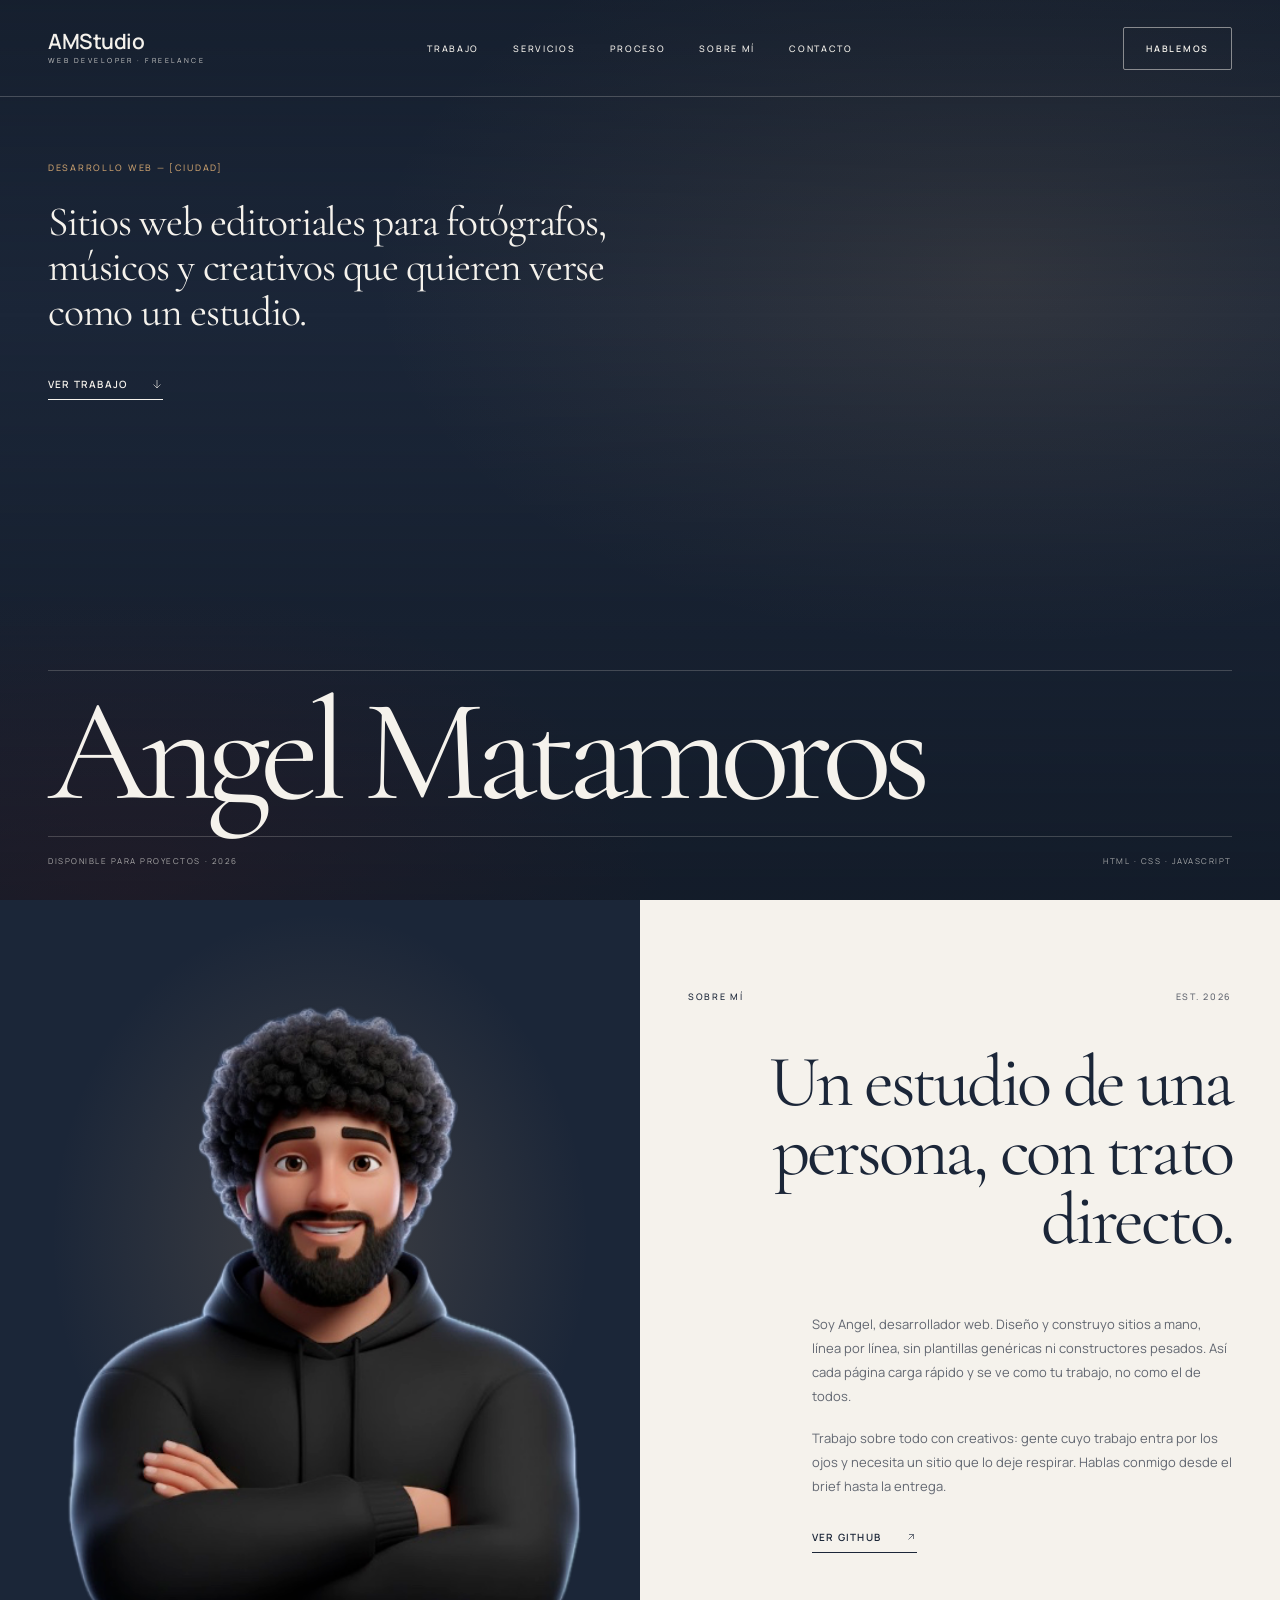
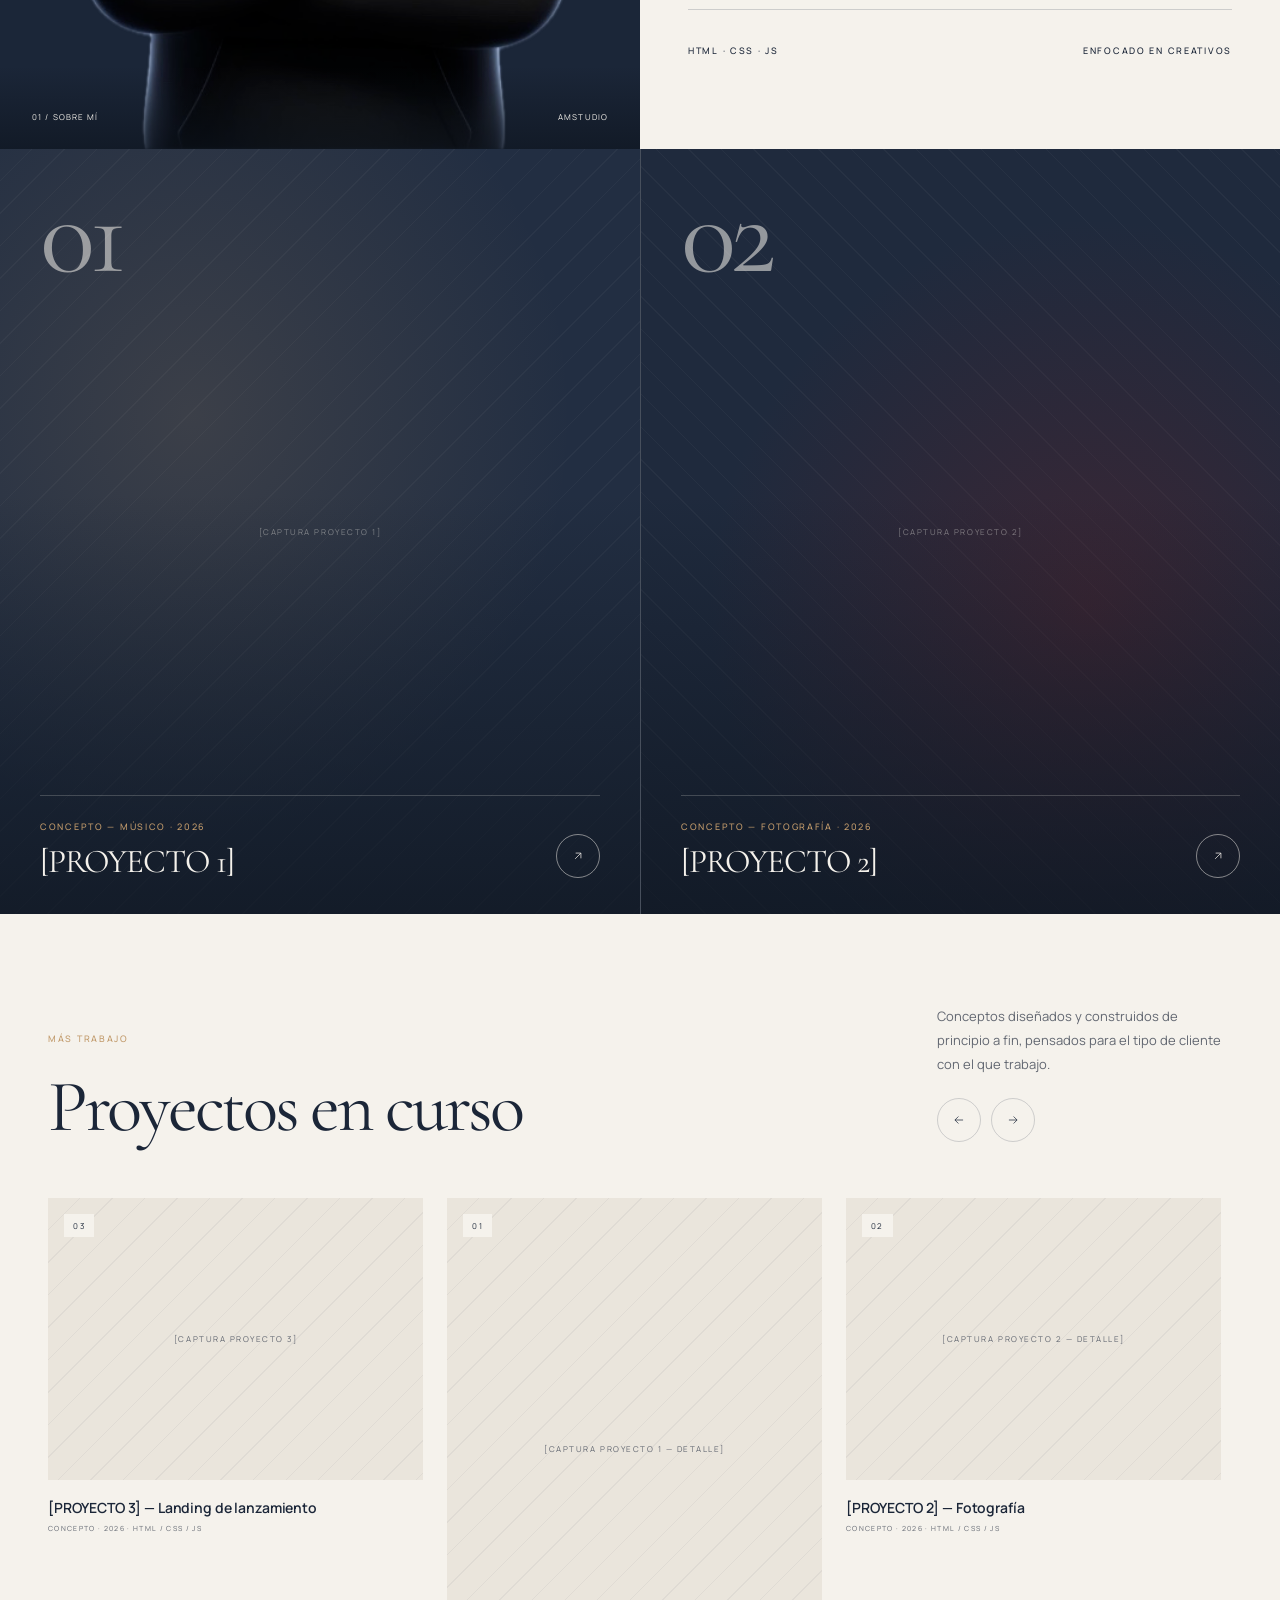
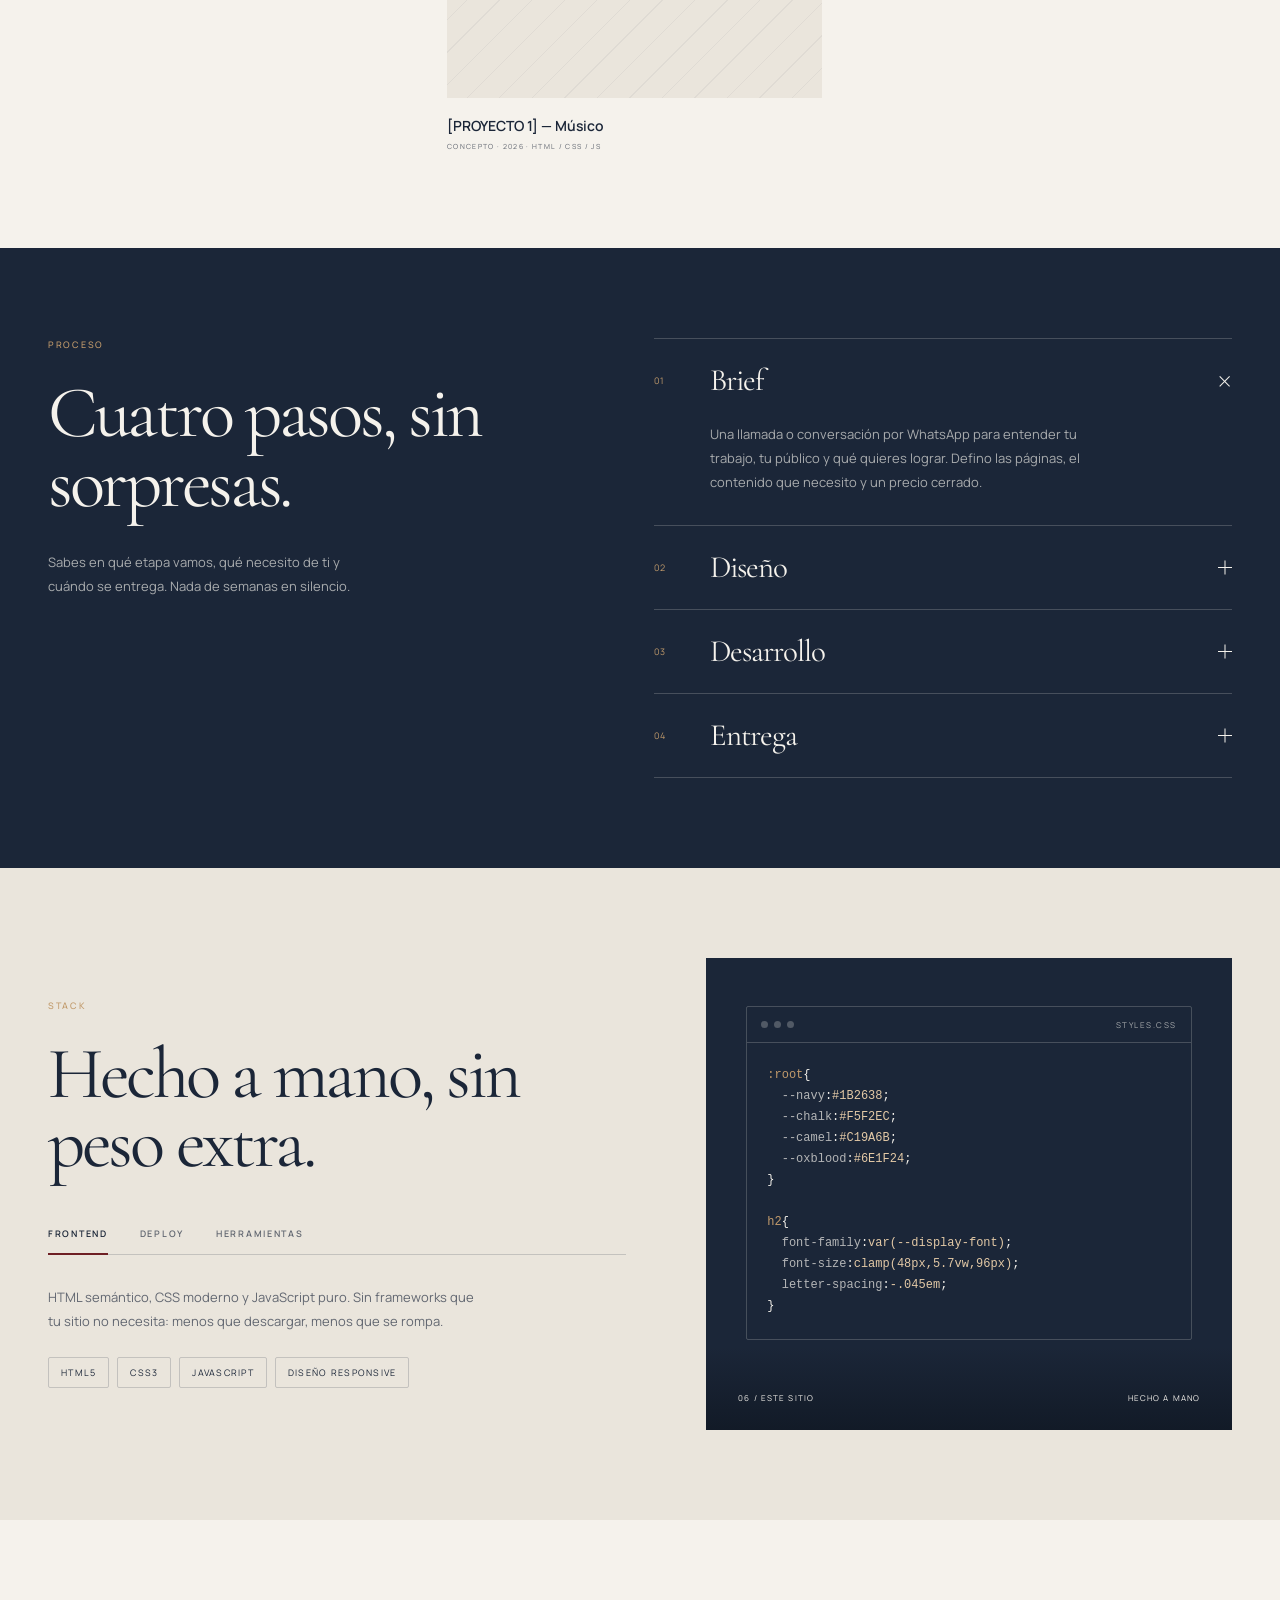
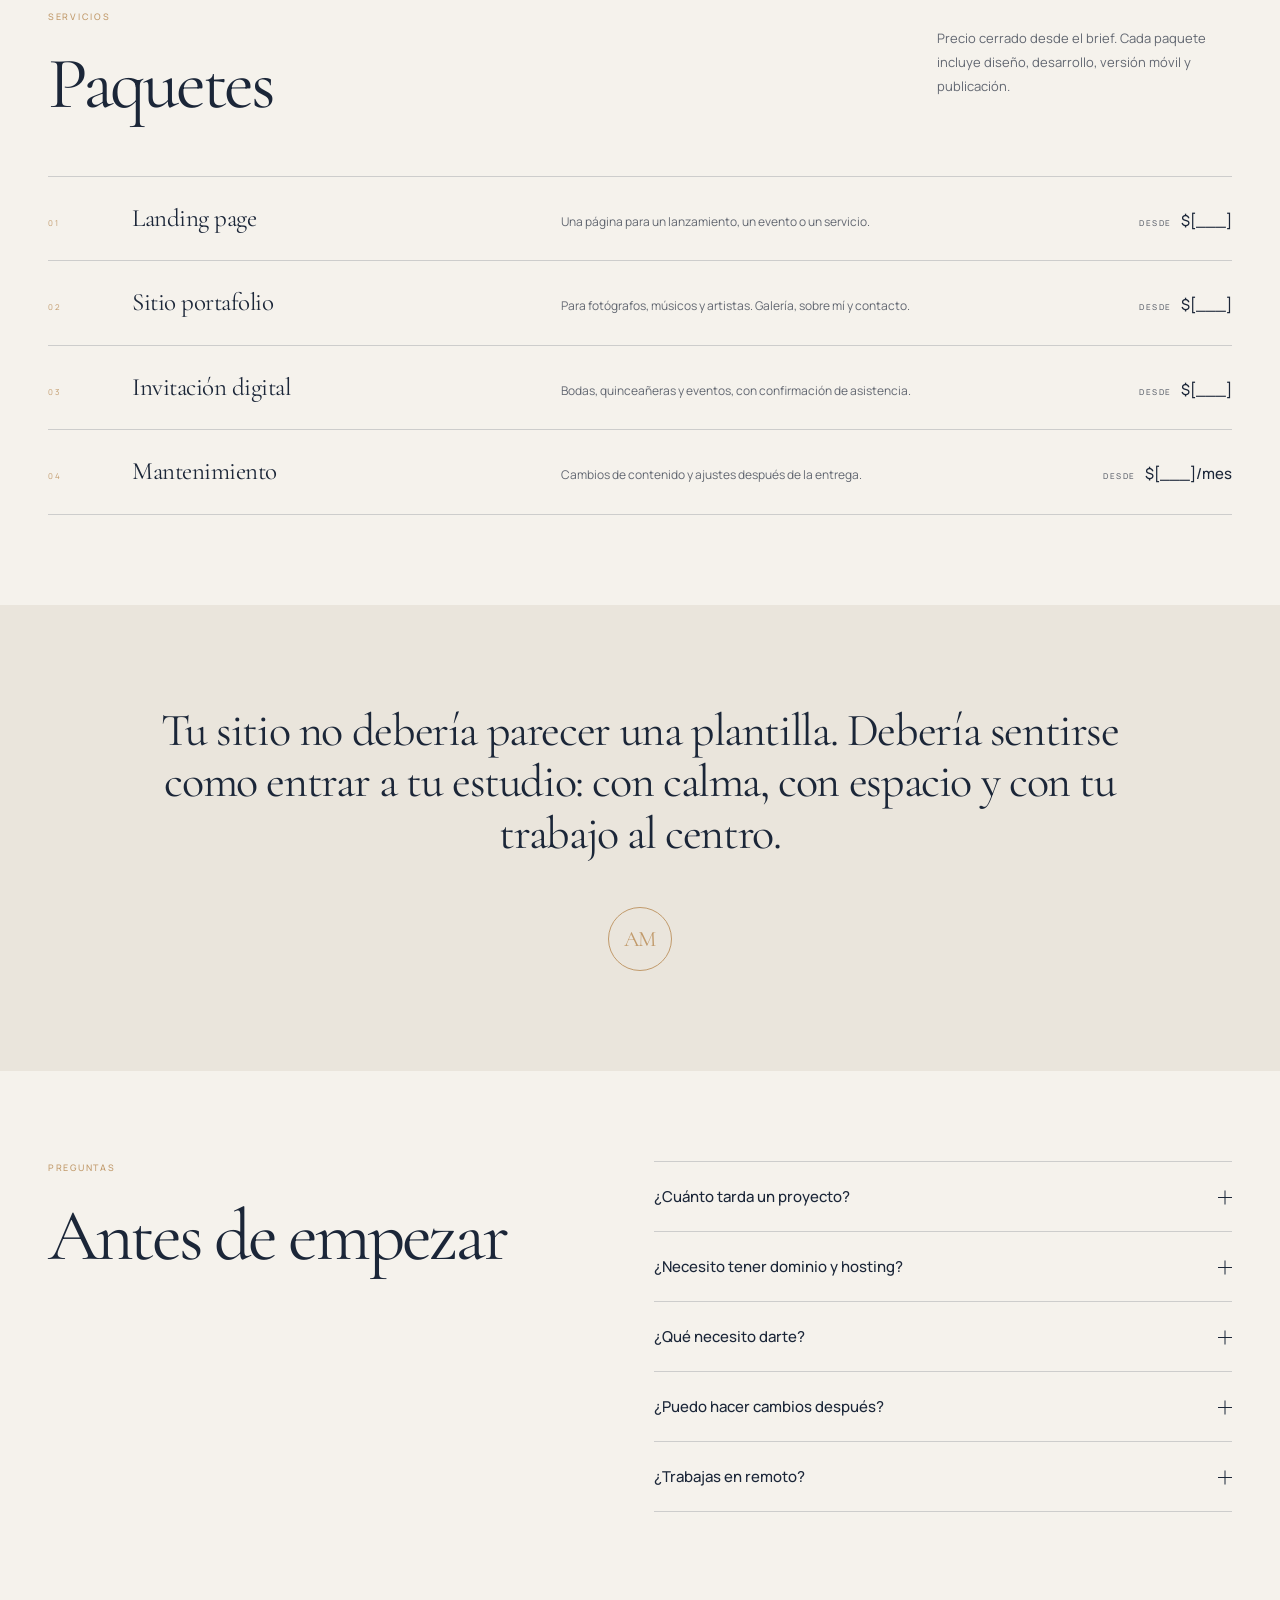
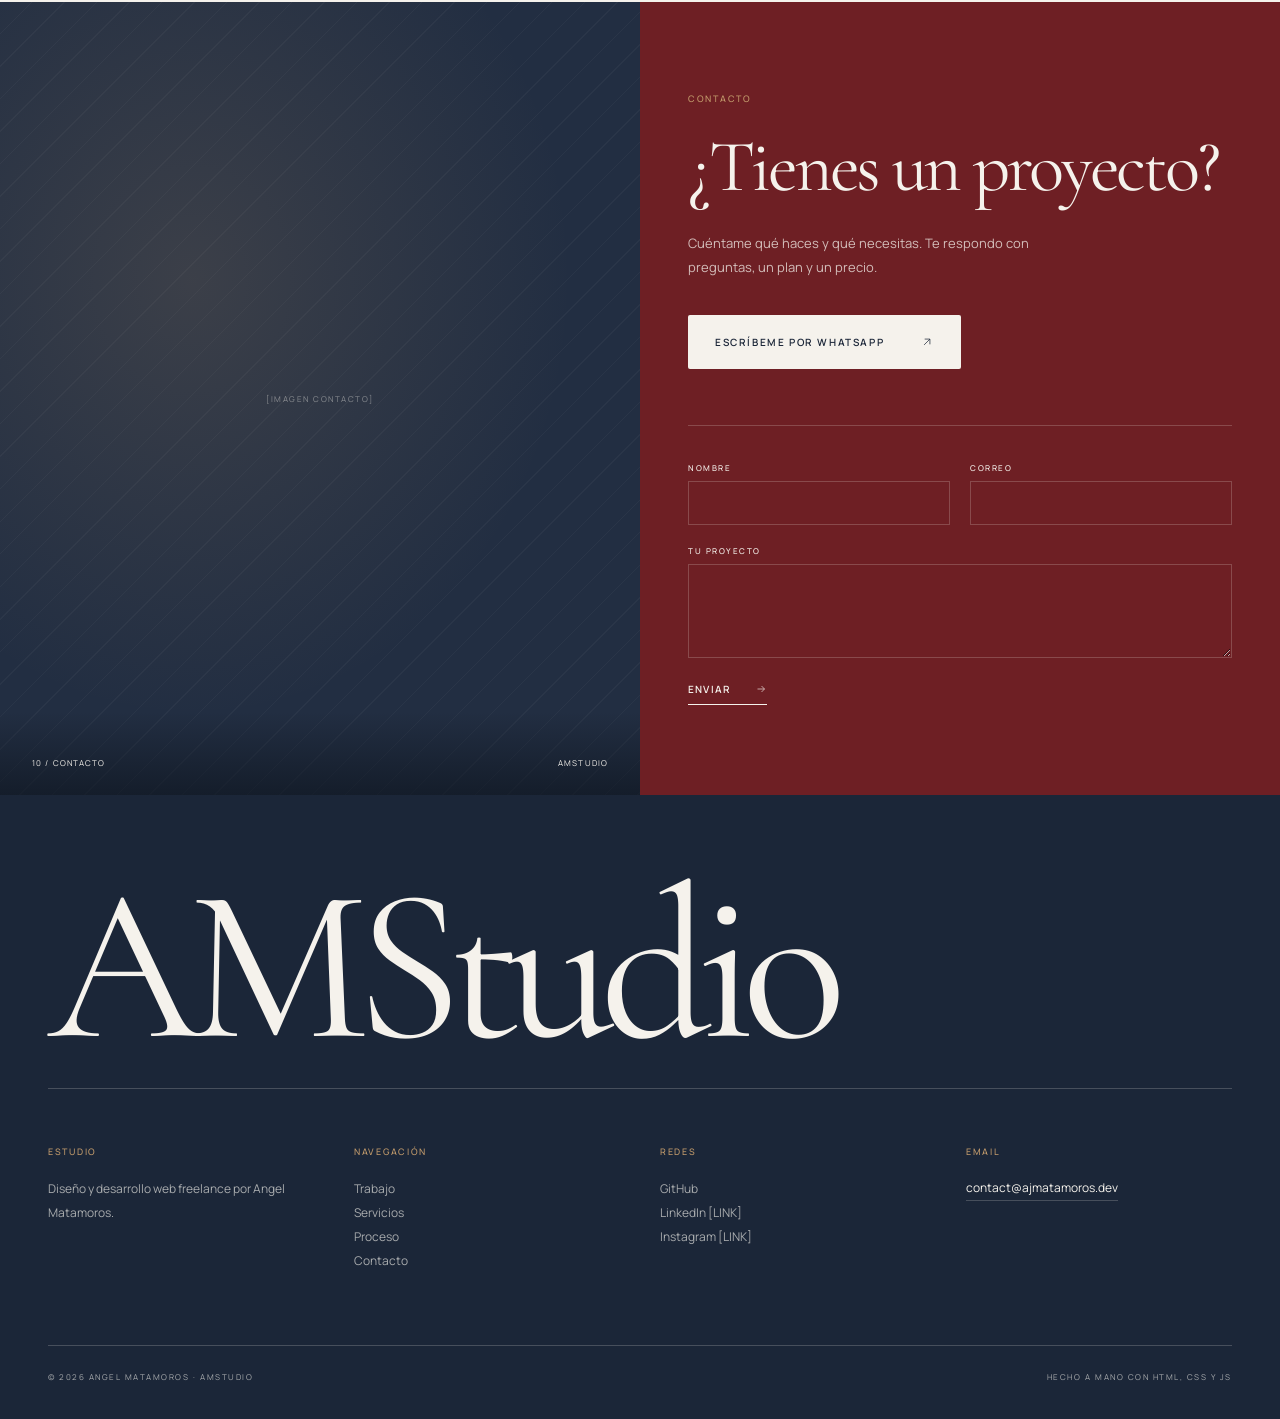
==== index.html @ afae31ae "Rediseño editorial del portfolio (AMStudio) - Nuevo sitio con estilo editorial: navy, crema, camel y" ====
<!DOCTYPE html>
<html lang="es">
<head>
  <meta charset="UTF-8">
  <meta name="viewport" content="width=device-width, initial-scale=1.0">
  <title>AMStudio — Angel Matamoros | Diseño y desarrollo web freelance</title>
  <meta name="description" content="AMStudio: sitios web editoriales hechos a mano para fotógrafos, músicos y creativos. Diseño y desarrollo web freelance por Angel Matamoros.">
  <meta name="author" content="Angel Matamoros">
  <link rel="canonical" href="https://ajmatamoros.dev/">
  <meta property="og:type" content="website">
  <meta property="og:url" content="https://ajmatamoros.dev/">
  <meta property="og:site_name" content="AMStudio — Angel Matamoros">
  <meta property="og:title" content="AMStudio — Diseño y desarrollo web freelance">
  <meta property="og:description" content="Sitios web editoriales hechos a mano para fotógrafos, músicos y creativos.">
  <meta property="og:image" content="https://ajmatamoros.dev/img/og-image.png">
  <meta property="og:locale" content="es_US">
  <meta name="twitter:card" content="summary_large_image">
  <meta name="theme-color" content="#1B2638">

  <link rel="preconnect" href="https://fonts.googleapis.com">
  <link rel="preconnect" href="https://fonts.gstatic.com" crossorigin>
  <link href="https://fonts.googleapis.com/css2?family=Cormorant+Garamond:wght@400;500&family=Manrope:wght@400;500;600&display=swap" rel="stylesheet">
  <link rel="stylesheet" href="styles.css">
</head>
<body>

  <!-- ============ HEADER ============ -->
  <header class="site-header" id="top">
    <a href="#top" class="wordmark" aria-label="AMStudio, inicio">
      <span class="wordmark-name">AMStudio</span>
      <span class="wordmark-sub">Web developer · Freelance</span>
    </a>

    <nav class="main-nav" aria-label="Principal">
      <a href="#trabajo">Trabajo</a>
      <a href="#servicios">Servicios</a>
      <a href="#proceso">Proceso</a>
      <a href="#sobre-mi">Sobre mí</a>
      <a href="#contacto">Contacto</a>
    </nav>

    <a href="#contacto" class="header-cta">Hablemos</a>

    <button class="menu-toggle" id="menu-toggle" aria-label="Abrir menú" aria-expanded="false" aria-controls="mobile-menu">
      <svg width="22" height="22" viewBox="0 0 24 24" fill="none" stroke="currentColor" stroke-width="1.25"><path d="M3 8h18M3 16h18"/></svg>
    </button>
  </header>

  <div class="mobile-menu" id="mobile-menu" hidden>
    <button class="menu-close round-button" id="menu-close" aria-label="Cerrar menú">
      <svg width="16" height="16" viewBox="0 0 24 24" fill="none" stroke="currentColor" stroke-width="1.25"><path d="M5 5l14 14M19 5L5 19"/></svg>
    </button>
    <nav aria-label="Móvil">
      <a href="#trabajo">Trabajo</a>
      <a href="#servicios">Servicios</a>
      <a href="#proceso">Proceso</a>
      <a href="#sobre-mi">Sobre mí</a>
      <a href="#contacto">Contacto</a>
    </nav>
  </div>

  <main>

    <!-- ============ 1. HERO ============ -->
    <section class="hero">
      <!-- Cuando tengas foto o captura para el hero, añádela aquí:
           <img class="hero-image" src="img/hero.jpg" alt="..."> -->
      <div class="hero-image hero-placeholder" aria-hidden="true"></div>

      <div class="hero-top">
        <p class="eyebrow">Desarrollo web — [CIUDAD]</p>
        <p class="hero-statement">Sitios web editoriales para fotógrafos, músicos y creativos que quieren verse como un estudio.</p>
        <a href="#trabajo" class="text-link text-link-light">Ver trabajo
          <svg width="12" height="12" viewBox="0 0 24 24" fill="none" stroke="currentColor" stroke-width="1.25"><path d="M12 4v16M5 13l7 7 7-7"/></svg>
        </a>
      </div>

      <div class="hero-bottom">
        <h1 class="hero-name">Angel Matamoros</h1>
        <div class="hero-caption">
          <span>Disponible para proyectos · 2026</span>
          <span>HTML · CSS · JavaScript</span>
        </div>
      </div>
    </section>

    <!-- ============ 2. SOBRE MÍ ============ -->
    <section class="about" id="sobre-mi">
      <figure class="about-figure">
        <img src="img/angel.png" alt="Retrato de Angel Matamoros" loading="lazy">
        <figcaption class="image-caption"><span>01 / Sobre mí</span><span>AMStudio</span></figcaption>
      </figure>

      <div class="about-body section-pad">
        <div class="section-topline">
          <p class="eyebrow">Sobre mí</p>
          <p class="eyebrow eyebrow-muted">Est. 2026</p>
        </div>
        <h2 class="about-title">Un estudio de una persona, con trato directo.</h2>
        <div class="about-text">
          <p>Soy Angel, desarrollador web. Diseño y construyo sitios a mano, línea por línea, sin plantillas genéricas ni constructores pesados. Así cada página carga rápido y se ve como tu trabajo, no como el de todos.</p>
          <p>Trabajo sobre todo con creativos: gente cuyo trabajo entra por los ojos y necesita un sitio que lo deje respirar. Hablas conmigo desde el brief hasta la entrega.</p>
          <a href="https://github.com/notxngel" class="text-link" target="_blank" rel="noopener">Ver GitHub
            <svg width="12" height="12" viewBox="0 0 24 24" fill="none" stroke="currentColor" stroke-width="1.25"><path d="M7 17L17 7M8 7h9v9"/></svg>
          </a>
        </div>
        <div class="section-bottomline">
          <p class="eyebrow">HTML · CSS · JS</p>
          <p class="eyebrow">Enfocado en creativos</p>
        </div>
      </div>
    </section>

    <!-- ============ 3. PROYECTOS DESTACADOS ============ -->
    <section class="featured" id="trabajo" aria-label="Proyectos destacados">
      <a href="#" class="featured-panel" aria-label="[PROYECTO 1] — músico">
        <!-- <img src="img/proyecto-musico.jpg" alt="..."> -->
        <div class="featured-image placeholder-image placeholder-dark" aria-hidden="true"><span>[CAPTURA PROYECTO 1]</span></div>
        <span class="featured-number">01</span>
        <div class="featured-info">
          <div>
            <p class="eyebrow">Concepto — Músico · 2026</p>
            <h3>[PROYECTO 1]</h3>
          </div>
          <span class="round-button round-button-light" aria-hidden="true">
            <svg width="14" height="14" viewBox="0 0 24 24" fill="none" stroke="currentColor" stroke-width="1.25"><path d="M7 17L17 7M8 7h9v9"/></svg>
          </span>
        </div>
      </a>

      <a href="#" class="featured-panel" aria-label="[PROYECTO 2] — fotografía">
        <!-- <img src="img/proyecto-fotografia.jpg" alt="..."> -->
        <div class="featured-image placeholder-image placeholder-dark alt" aria-hidden="true"><span>[CAPTURA PROYECTO 2]</span></div>
        <span class="featured-number">02</span>
        <div class="featured-info">
          <div>
            <p class="eyebrow">Concepto — Fotografía · 2026</p>
            <h3>[PROYECTO 2]</h3>
          </div>
          <span class="round-button round-button-light" aria-hidden="true">
            <svg width="14" height="14" viewBox="0 0 24 24" fill="none" stroke="currentColor" stroke-width="1.25"><path d="M7 17L17 7M8 7h9v9"/></svg>
          </span>
        </div>
      </a>
    </section>

    <!-- ============ 4. MÁS TRABAJO (CARRUSEL) ============ -->
    <section class="more-work section-pad" aria-labelledby="more-work-title">
      <div class="section-heading">
        <div>
          <p class="eyebrow eyebrow-gap">Más trabajo</p>
          <h2 id="more-work-title">Proyectos en curso</h2>
        </div>
        <div class="heading-aside">
          <p>Conceptos diseñados y construidos de principio a fin, pensados para el tipo de cliente con el que trabajo.</p>
          <div class="carousel-controls">
            <button class="round-button" data-carousel="prev" aria-label="Anterior">
              <svg width="14" height="14" viewBox="0 0 24 24" fill="none" stroke="currentColor" stroke-width="1.25"><path d="M19 12H5M11 6l-6 6 6 6"/></svg>
            </button>
            <button class="round-button" data-carousel="next" aria-label="Siguiente">
              <svg width="14" height="14" viewBox="0 0 24 24" fill="none" stroke="currentColor" stroke-width="1.25"><path d="M5 12h14M13 6l6 6-6 6"/></svg>
            </button>
          </div>
        </div>
      </div>

      <div class="carousel" id="carousel" tabindex="0" aria-label="Carrusel de proyectos">
        <article class="carousel-card">
          <a href="#" class="carousel-media">
            <div class="placeholder-image ratio-43" aria-hidden="true"><span>[CAPTURA PROYECTO 3]</span></div>
            <span class="carousel-index">03</span>
            <span class="carousel-bar">Ver proyecto
              <svg width="12" height="12" viewBox="0 0 24 24" fill="none" stroke="currentColor" stroke-width="1.25"><path d="M5 12h14M13 6l6 6-6 6"/></svg>
            </span>
          </a>
          <h3>[PROYECTO 3] — Landing de lanzamiento</h3>
          <p class="carousel-meta">Concepto · 2026 · HTML / CSS / JS</p>
        </article>

        <article class="carousel-card">
          <a href="#" class="carousel-media">
            <div class="placeholder-image ratio-34" aria-hidden="true"><span>[CAPTURA PROYECTO 1 — DETALLE]</span></div>
            <span class="carousel-index">01</span>
            <span class="carousel-bar">Ver proyecto
              <svg width="12" height="12" viewBox="0 0 24 24" fill="none" stroke="currentColor" stroke-width="1.25"><path d="M5 12h14M13 6l6 6-6 6"/></svg>
            </span>
          </a>
          <h3>[PROYECTO 1] — Músico</h3>
          <p class="carousel-meta">Concepto · 2026 · HTML / CSS / JS</p>
        </article>

        <article class="carousel-card">
          <a href="#" class="carousel-media">
            <div class="placeholder-image ratio-43" aria-hidden="true"><span>[CAPTURA PROYECTO 2 — DETALLE]</span></div>
            <span class="carousel-index">02</span>
            <span class="carousel-bar">Ver proyecto
              <svg width="12" height="12" viewBox="0 0 24 24" fill="none" stroke="currentColor" stroke-width="1.25"><path d="M5 12h14M13 6l6 6-6 6"/></svg>
            </span>
          </a>
          <h3>[PROYECTO 2] — Fotografía</h3>
          <p class="carousel-meta">Concepto · 2026 · HTML / CSS / JS</p>
        </article>

        <article class="carousel-card">
          <div class="carousel-media carousel-media-empty">
            <div class="placeholder-image ratio-34" aria-hidden="true"><span>Tu proyecto aquí</span></div>
            <span class="carousel-index">04</span>
          </div>
          <h3>Próximo proyecto</h3>
          <p class="carousel-meta">Agenda abierta · 2026</p>
        </article>
      </div>
    </section>

    <!-- ============ 5. PROCESO ============ -->
    <section class="process section-pad" id="proceso">
      <div class="process-intro">
        <p class="eyebrow eyebrow-gap">Proceso</p>
        <h2>Cuatro pasos, sin sorpresas.</h2>
        <p class="process-lede">Sabes en qué etapa vamos, qué necesito de ti y cuándo se entrega. Nada de semanas en silencio.</p>
      </div>

      <div class="accordion" id="accordion">
        <div class="accordion-item is-open">
          <button class="accordion-trigger" aria-expanded="true" aria-controls="step-1" id="step-1-btn">
            <span class="step-number">01</span><span class="step-title">Brief</span>
            <span class="accordion-icon" aria-hidden="true"></span>
          </button>
          <div class="accordion-panel" id="step-1" role="region" aria-labelledby="step-1-btn">
            <p>Una llamada o conversación por WhatsApp para entender tu trabajo, tu público y qué quieres lograr. Defino las páginas, el contenido que necesito y un precio cerrado.</p>
          </div>
        </div>
        <div class="accordion-item">
          <button class="accordion-trigger" aria-expanded="false" aria-controls="step-2" id="step-2-btn">
            <span class="step-number">02</span><span class="step-title">Diseño</span>
            <span class="accordion-icon" aria-hidden="true"></span>
          </button>
          <div class="accordion-panel" id="step-2" role="region" aria-labelledby="step-2-btn" hidden>
            <p>Propongo la dirección visual: tipografía, colores y cómo se presentan tus fotos o tu música. Lo ajustamos juntos antes de escribir código.</p>
          </div>
        </div>
        <div class="accordion-item">
          <button class="accordion-trigger" aria-expanded="false" aria-controls="step-3" id="step-3-btn">
            <span class="step-number">03</span><span class="step-title">Desarrollo</span>
            <span class="accordion-icon" aria-hidden="true"></span>
          </button>
          <div class="accordion-panel" id="step-3" role="region" aria-labelledby="step-3-btn" hidden>
            <p>Construyo el sitio a mano con HTML, CSS y JavaScript. Te comparto un link de vista previa para que lo revises en tu teléfono y en tu computadora.</p>
          </div>
        </div>
        <div class="accordion-item">
          <button class="accordion-trigger" aria-expanded="false" aria-controls="step-4" id="step-4-btn">
            <span class="step-number">04</span><span class="step-title">Entrega</span>
            <span class="accordion-icon" aria-hidden="true"></span>
          </button>
          <div class="accordion-panel" id="step-4" role="region" aria-labelledby="step-4-btn" hidden>
            <p>Publico el sitio en tu dominio con Netlify o Vercel, conecto el formulario y te explico cómo cambiar lo básico. El código es tuyo.</p>
          </div>
        </div>
      </div>
    </section>

    <!-- ============ 6. STACK ============ -->
    <section class="stack section-pad" aria-labelledby="stack-title">
      <div class="stack-body">
        <p class="eyebrow eyebrow-gap">Stack</p>
        <h2 id="stack-title">Hecho a mano, sin peso extra.</h2>

        <div class="tabs" role="tablist" aria-label="Herramientas">
          <button role="tab" id="tab-front" aria-selected="true" aria-controls="panel-front">Frontend</button>
          <button role="tab" id="tab-deploy" aria-selected="false" aria-controls="panel-deploy" tabindex="-1">Deploy</button>
          <button role="tab" id="tab-tools" aria-selected="false" aria-controls="panel-tools" tabindex="-1">Herramientas</button>
        </div>

        <div class="tab-panel" role="tabpanel" id="panel-front" aria-labelledby="tab-front">
          <p>HTML semántico, CSS moderno y JavaScript puro. Sin frameworks que tu sitio no necesita: menos que descargar, menos que se rompa.</p>
          <ul class="tab-list"><li>HTML5</li><li>CSS3</li><li>JavaScript</li><li>Diseño responsive</li></ul>
        </div>
        <div class="tab-panel" role="tabpanel" id="panel-deploy" aria-labelledby="tab-deploy" hidden>
          <p>Publicación en hosting moderno con HTTPS y CDN incluidos. Tu sitio queda en tu dominio y cada cambio se publica en minutos.</p>
          <ul class="tab-list"><li>Netlify</li><li>Vercel</li><li>GitHub Pages</li><li>Dominio propio</li></ul>
        </div>
        <div class="tab-panel" role="tabpanel" id="panel-tools" aria-labelledby="tab-tools" hidden>
          <p>Control de versiones en cada proyecto y un flujo de trabajo asistido con IA para avanzar rápido sin perder el cuidado del detalle.</p>
          <ul class="tab-list"><li>Git</li><li>GitHub</li><li>Linux</li><li>Desarrollo asistido con IA</li></ul>
        </div>
      </div>

      <figure class="code-figure" aria-label="Fragmento del código de este sitio">
        <div class="code-window">
          <div class="code-bar"><span></span><span></span><span></span><em>styles.css</em></div>
<pre><code><span class="c-sel">:root</span>{
  <span class="c-prop">--navy</span>:<span class="c-val">#1B2638</span>;
  <span class="c-prop">--chalk</span>:<span class="c-val">#F5F2EC</span>;
  <span class="c-prop">--camel</span>:<span class="c-val">#C19A6B</span>;
  <span class="c-prop">--oxblood</span>:<span class="c-val">#6E1F24</span>;
}

<span class="c-sel">h2</span>{
  <span class="c-prop">font-family</span>:<span class="c-val">var(--display-font)</span>;
  <span class="c-prop">font-size</span>:<span class="c-val">clamp(48px,5.7vw,96px)</span>;
  <span class="c-prop">letter-spacing</span>:<span class="c-val">-.045em</span>;
}</code></pre>
        </div>
        <figcaption class="image-caption"><span>06 / Este sitio</span><span>Hecho a mano</span></figcaption>
      </figure>
    </section>

    <!-- ============ 7. SERVICIOS ============ -->
    <section class="services section-pad" id="servicios">
      <div class="section-heading">
        <div>
          <p class="eyebrow eyebrow-gap">Servicios</p>
          <h2>Paquetes</h2>
        </div>
        <div class="heading-aside">
          <p>Precio cerrado desde el brief. Cada paquete incluye diseño, desarrollo, versión móvil y publicación.</p>
        </div>
      </div>

      <ol class="service-list">
        <li>
          <a href="#contacto" class="service-row">
            <span class="service-num">01</span>
            <span class="service-name">Landing page</span>
            <span class="service-desc">Una página para un lanzamiento, un evento o un servicio.</span>
            <span class="service-price"><small>desde</small> $[___]</span>
          </a>
        </li>
        <li>
          <a href="#contacto" class="service-row">
            <span class="service-num">02</span>
            <span class="service-name">Sitio portafolio</span>
            <span class="service-desc">Para fotógrafos, músicos y artistas. Galería, sobre mí y contacto.</span>
            <span class="service-price"><small>desde</small> $[___]</span>
          </a>
        </li>
        <li>
          <a href="#contacto" class="service-row">
            <span class="service-num">03</span>
            <span class="service-name">Invitación digital</span>
            <span class="service-desc">Bodas, quinceañeras y eventos, con confirmación de asistencia.</span>
            <span class="service-price"><small>desde</small> $[___]</span>
          </a>
        </li>
        <li>
          <a href="#contacto" class="service-row">
            <span class="service-num">04</span>
            <span class="service-name">Mantenimiento</span>
            <span class="service-desc">Cambios de contenido y ajustes después de la entrega.</span>
            <span class="service-price"><small>desde</small> $[___]/mes</span>
          </a>
        </li>
      </ol>
    </section>

    <!-- ============ 8. MANIFIESTO ============ -->
    <section class="manifesto">
      <p>Tu sitio no debería parecer una plantilla. Debería sentirse como entrar a tu estudio: con calma, con espacio y con tu trabajo al centro.</p>
      <span class="monogram" aria-label="AM">AM</span>
    </section>

    <!-- ============ 9. FAQ ============ -->
    <section class="faq section-pad" aria-labelledby="faq-title">
      <div>
        <p class="eyebrow eyebrow-gap">Preguntas</p>
        <h2 id="faq-title">Antes de empezar</h2>
      </div>
      <div class="faq-list">
        <details>
          <summary>¿Cuánto tarda un proyecto?<span class="faq-icon" aria-hidden="true"></span></summary>
          <p>Depende del paquete. Una landing suele tomar [__] semanas y un portafolio [__] semanas desde que tengo tu contenido. Te doy una fecha concreta en el brief.</p>
        </details>
        <details>
          <summary>¿Necesito tener dominio y hosting?<span class="faq-icon" aria-hidden="true"></span></summary>
          <p>No. Si ya tienes dominio lo conecto; si no, te ayudo a comprarlo a tu nombre. El hosting en Netlify o Vercel es gratuito para la mayoría de sitios de este tipo.</p>
        </details>
        <details>
          <summary>¿Qué necesito darte?<span class="faq-icon" aria-hidden="true"></span></summary>
          <p>Tus fotos, música o trabajo, un texto sobre ti y tus datos de contacto. Si no tienes los textos listos, te paso una guía corta para escribirlos.</p>
        </details>
        <details>
          <summary>¿Puedo hacer cambios después?<span class="faq-icon" aria-hidden="true"></span></summary>
          <p>Sí. Cada paquete incluye una ronda de ajustes después de la entrega. Para cambios continuos está el plan de mantenimiento.</p>
        </details>
        <details>
          <summary>¿Trabajas en remoto?<span class="faq-icon" aria-hidden="true"></span></summary>
          <p>Sí. Todo el proceso se puede hacer por videollamada, WhatsApp y correo. Trabajo en español y en inglés.</p>
        </details>
      </div>
    </section>

    <!-- ============ 10. CONTACTO ============ -->
    <section class="contact" id="contacto">
      <figure class="contact-figure">
        <!-- <img src="img/contacto.jpg" alt="..."> -->
        <div class="placeholder-image placeholder-dark" aria-hidden="true"><span>[IMAGEN CONTACTO]</span></div>
        <figcaption class="image-caption"><span>10 / Contacto</span><span>AMStudio</span></figcaption>
      </figure>

      <div class="contact-body section-pad">
        <p class="eyebrow eyebrow-gap">Contacto</p>
        <h2>¿Tienes un proyecto?</h2>
        <p class="contact-lede">Cuéntame qué haces y qué necesitas. Te respondo con preguntas, un plan y un precio.</p>

        <a href="https://wa.me/18622828915" class="button button-chalk" target="_blank" rel="noopener">Escríbeme por WhatsApp
          <svg width="14" height="14" viewBox="0 0 24 24" fill="none" stroke="currentColor" stroke-width="1.25"><path d="M7 17L17 7M8 7h9v9"/></svg>
        </a>

        <form class="contact-form" id="contact-form" novalidate>
          <div class="field">
            <label for="f-name">Nombre</label>
            <input id="f-name" name="nombre" type="text" autocomplete="name" required>
          </div>
          <div class="field">
            <label for="f-email">Correo</label>
            <input id="f-email" name="correo" type="email" autocomplete="email" required>
          </div>
          <div class="field field-full">
            <label for="f-msg">Tu proyecto</label>
            <textarea id="f-msg" name="mensaje" rows="4" required></textarea>
          </div>
          <div class="form-footer">
            <button type="submit" class="text-link text-link-light">Enviar
              <svg width="12" height="12" viewBox="0 0 24 24" fill="none" stroke="currentColor" stroke-width="1.25"><path d="M5 12h14M13 6l6 6-6 6"/></svg>
            </button>
            <p class="form-status" id="form-status" role="status"></p>
          </div>
        </form>
      </div>
    </section>
  </main>

  <!-- ============ 11. FOOTER ============ -->
  <footer class="site-footer">
    <p class="footer-wordmark" aria-hidden="true">AMStudio</p>
    <div class="footer-grid">
      <div>
        <p class="eyebrow footer-label">Estudio</p>
        <p>Diseño y desarrollo web freelance por Angel Matamoros.</p>
      </div>
      <div>
        <p class="eyebrow footer-label">Navegación</p>
        <ul>
          <li><a href="#trabajo">Trabajo</a></li>
          <li><a href="#servicios">Servicios</a></li>
          <li><a href="#proceso">Proceso</a></li>
          <li><a href="#contacto">Contacto</a></li>
        </ul>
      </div>
      <div>
        <p class="eyebrow footer-label">Redes</p>
        <ul>
          <li><a href="https://github.com/notxngel" target="_blank" rel="noopener">GitHub</a></li>
          <li><a href="#">LinkedIn [LINK]</a></li>
          <li><a href="#">Instagram [LINK]</a></li>
        </ul>
      </div>
      <div>
        <p class="eyebrow footer-label">Email</p>
        <a href="mailto:contact@ajmatamoros.dev" class="footer-email">contact@ajmatamoros.dev</a>
      </div>
    </div>
    <div class="footer-baseline">
      <p>© 2026 Angel Matamoros · AMStudio</p>
      <p>Hecho a mano con HTML, CSS y JS</p>
    </div>
  </footer>

  <script src="main.js"></script>
</body>
</html>
---- styles.css ----
/* =========================================================
   AMStudio — Portfolio editorial
   ========================================================= */

:root{
  --navy:#1B2638;
  --chalk:#F5F2EC;
  --chalk-deep:#EAE5DC;
  --camel:#C19A6B;
  --oxblood:#6E1F24;
  --ink-soft:#626771;
  --line:rgba(27,38,56,.18);
  --on-dark-soft:rgba(245,242,236,.65);
  --on-dark-line:rgba(245,242,236,.2);
  --display-font:'Cormorant Garamond',Georgia,serif;
  --body-font:'Manrope',Arial,sans-serif;
  --gutter:48px;
}

/* ---------- Base ---------- */
*,*::before,*::after{box-sizing:border-box}
html{scroll-behavior:smooth}
body{margin:0;background:var(--chalk);color:var(--navy);font-family:var(--body-font);font-size:14px;-webkit-font-smoothing:antialiased;overflow-x:clip}
a{color:inherit;text-decoration:none}
img{display:block;max-width:100%}
button{font:inherit;color:inherit;cursor:pointer}
ul,ol{list-style:none;margin:0;padding:0}
:focus-visible{outline:2px solid var(--camel);outline-offset:5px}
::selection{background:var(--camel);color:var(--navy)}
h1,h2,h3,p,figure{margin:0}
h2{font-family:var(--display-font);font-size:clamp(48px,5.7vw,96px);font-weight:400;line-height:.95;letter-spacing:-.045em}
p{line-height:1.85}

.eyebrow{font-size:9px;font-weight:500;line-height:1.65;letter-spacing:.19em;text-transform:uppercase}
.eyebrow-gap{margin-bottom:26px;color:var(--camel)}
.eyebrow-muted{color:var(--ink-soft)}
.section-pad{padding:90px var(--gutter)}
.section-topline{display:flex;justify-content:space-between;align-items:center;gap:20px;margin-bottom:43px}
.section-bottomline{display:flex;justify-content:space-between;gap:20px;padding-top:34px;border-top:1px solid var(--line)}
.section-heading{display:flex;align-items:flex-end;justify-content:space-between;gap:40px;margin-bottom:56px}
.heading-aside{max-width:295px}
.heading-aside p{color:var(--ink-soft);font-size:13px;margin-bottom:22px}

/* ---------- Componentes ---------- */
.text-link{display:inline-flex;align-items:center;gap:24px;border:0;border-bottom:1px solid currentColor;background:none;padding:0 0 8px;font-size:10px;text-transform:uppercase;letter-spacing:.12em;font-weight:600;transition:color .2s}
.text-link:hover{color:var(--oxblood)}
.text-link-light:hover{color:var(--camel)}

.button{display:inline-flex;align-items:center;justify-content:space-between;gap:36px;min-height:54px;padding:18px 26px;border:1px solid transparent;border-radius:2px;font-size:10px;font-weight:600;letter-spacing:.16em;text-transform:uppercase;transition:background .2s,transform .2s}
.button:active{transform:scale(.98)}
.button-dark{background:var(--navy);color:var(--chalk)}
.button-dark:hover{background:var(--oxblood)}
.button-chalk{background:var(--chalk);color:var(--navy)}
.button-chalk:hover{background:var(--camel)}

.round-button{display:inline-flex;justify-content:center;align-items:center;flex-shrink:0;width:44px;height:44px;border:1px solid var(--line);border-radius:50%;background:none;transition:background .2s,color .2s,border-color .2s}
.round-button:hover{color:var(--chalk);background:var(--navy)}
.round-button-light{border-color:rgba(245,242,236,.5);color:var(--chalk)}

.image-caption{position:absolute;bottom:0;left:0;right:0;padding:45px 32px 27px;display:flex;justify-content:space-between;gap:16px;color:var(--chalk);background:linear-gradient(transparent,rgba(13,20,30,.65));font-size:8px;letter-spacing:.14em;text-transform:uppercase;z-index:2}

.field label{display:block;margin-bottom:8px;font-size:8px;font-weight:500;letter-spacing:.19em;text-transform:uppercase}
.field input,.field textarea{width:100%;min-height:44px;padding:12px;background:transparent;border:1px solid var(--line);border-radius:0;font:inherit;font-size:12px;color:var(--navy);resize:vertical}

/* Marcadores de imagen (sustituir por <img> reales) */
.placeholder-image{position:relative;display:flex;align-items:center;justify-content:center;width:100%;height:100%;background:
  repeating-linear-gradient(135deg,transparent 0 22px,rgba(27,38,56,.05) 22px 23px),var(--chalk-deep);
  color:var(--ink-soft);font-size:8px;letter-spacing:.19em;text-transform:uppercase}
.placeholder-dark{background:
  radial-gradient(ellipse at 30% 35%,rgba(193,154,107,.16),transparent 60%),
  repeating-linear-gradient(135deg,transparent 0 22px,rgba(245,242,236,.035) 22px 23px),#222E42;
  color:rgba(245,242,236,.45)}
.placeholder-dark.alt{background:
  radial-gradient(ellipse at 70% 60%,rgba(110,31,36,.35),transparent 60%),
  repeating-linear-gradient(45deg,transparent 0 22px,rgba(245,242,236,.035) 22px 23px),#1F2A3D}
.ratio-43{aspect-ratio:4/3;height:auto}
.ratio-34{aspect-ratio:3/4;height:auto}

/* ---------- Header ---------- */
.site-header{position:absolute;top:0;left:0;right:0;z-index:20;display:grid;grid-template-columns:1fr auto 1fr;align-items:center;gap:32px;min-height:97px;padding:0 var(--gutter);color:var(--chalk);border-bottom:1px solid rgba(245,242,236,.22)}
.wordmark{display:flex;flex-direction:column;gap:4px;justify-self:start}
.wordmark-name{font-size:21px;font-weight:600;letter-spacing:-.02em;line-height:1}
.wordmark-sub{font-size:7px;letter-spacing:.35em;text-transform:uppercase;opacity:.8}
.main-nav{display:flex;gap:34px}
.main-nav a{position:relative;padding:6px 0;font-size:9px;font-weight:500;letter-spacing:.19em;text-transform:uppercase}
.main-nav a::after{content:"";position:absolute;left:0;right:0;bottom:0;height:1px;background:currentColor;transform:scaleX(0);transform-origin:left;transition:transform .2s}
.main-nav a:hover::after{transform:scaleX(1)}
.header-cta{justify-self:end;padding:14px 22px;border:1px solid rgba(245,242,236,.5);border-radius:2px;font-size:9px;font-weight:600;letter-spacing:.19em;text-transform:uppercase;transition:background .2s,color .2s}
.header-cta:hover{background:var(--chalk);color:var(--navy)}
.menu-toggle{display:none;justify-self:end;background:none;border:0;padding:8px;color:var(--chalk)}

.mobile-menu{position:fixed;inset:0;z-index:40;display:flex;flex-direction:column;justify-content:center;padding:90px 32px 40px;background:var(--navy);color:var(--chalk)}
.mobile-menu[hidden]{display:none}
.mobile-menu nav{display:flex;flex-direction:column}
.mobile-menu nav a{padding:18px 0;font-family:var(--display-font);font-size:29px;letter-spacing:-.02em;border-bottom:1px solid var(--camel)}
.menu-close{position:absolute;top:26px;right:22px;color:var(--chalk);border-color:var(--on-dark-line)}
.menu-close:hover{background:var(--chalk);color:var(--navy)}

/* ---------- 1. Hero ---------- */
.hero{position:relative;display:flex;flex-direction:column;justify-content:space-between;min-height:100dvh;padding:calc(97px + 64px) var(--gutter) 34px;background:var(--navy);color:var(--chalk);overflow:hidden}
.hero-image{position:absolute;inset:0;width:100%;height:100%;object-fit:cover;animation:image-settle 1.8s ease-out both}
.hero-placeholder{background:
  radial-gradient(ellipse 70% 60% at 78% 30%,rgba(193,154,107,.14),transparent 70%),
  radial-gradient(ellipse 60% 50% at 10% 100%,rgba(110,31,36,.28),transparent 70%),
  var(--navy)}
.hero::after{content:"";position:absolute;inset:0;background:linear-gradient(180deg,rgba(13,20,30,.35),transparent 35%,rgba(13,20,30,.55));pointer-events:none}
.hero-top,.hero-bottom{position:relative;z-index:2}
.hero-top{max-width:640px}
.hero-top .eyebrow{color:var(--camel);margin-bottom:24px}
.hero-statement{font-family:var(--display-font);font-size:clamp(32px,3.25vw,55px);line-height:1.08;letter-spacing:-.03em;margin-bottom:38px}
.hero-bottom{padding-top:56px}
.hero-name{padding:18px 0 22px;border-top:1px solid var(--on-dark-line);border-bottom:1px solid var(--on-dark-line);font-family:var(--display-font);font-size:clamp(65px,11.4vw,220px);font-weight:400;line-height:.86;letter-spacing:-.065em;white-space:nowrap}
.hero-caption{display:flex;justify-content:space-between;gap:20px;padding-top:18px;font-size:8px;letter-spacing:.19em;text-transform:uppercase;color:var(--on-dark-soft)}

/* ---------- 2. Sobre mí ---------- */
.about{display:grid;grid-template-columns:1fr 1fr;min-height:780px}
.about-figure{position:relative;overflow:hidden;background:
  radial-gradient(ellipse 60% 55% at 50% 40%,rgba(193,154,107,.22),transparent 70%),var(--navy)}
.about-figure img{position:absolute;bottom:0;left:50%;transform:translateX(-50%);height:92%;width:auto;max-width:none;object-fit:contain;transition:transform .6s ease}
.about-figure:hover img{transform:translateX(-50%) scale(1.035);transform-origin:bottom}
.about-body{display:flex;flex-direction:column}
.about-title{text-align:right;margin-left:auto;max-width:560px;margin-bottom:auto;padding-bottom:56px}
.about-text{max-width:420px;margin-left:auto;margin-bottom:56px}
.about-text p{color:var(--ink-soft);font-size:13px;margin-bottom:18px}
.about-text .text-link{margin-top:14px}

/* ---------- 3. Proyectos destacados ---------- */
.featured{display:grid;grid-template-columns:1fr 1fr;background:var(--navy);color:var(--chalk)}
.featured-panel{position:relative;display:block;height:85vh;min-height:560px;overflow:hidden}
.featured-panel + .featured-panel{border-left:1px solid var(--on-dark-line)}
.featured-image,.featured-panel img{position:absolute;inset:0;width:100%;height:100%;object-fit:cover;transition:transform .7s ease}
.featured-panel:hover .featured-image,.featured-panel:hover img{transform:scale(1.035)}
.featured-panel::after{content:"";position:absolute;inset:0;background:linear-gradient(transparent 45%,rgba(13,20,30,.7));pointer-events:none}
.featured-number{position:absolute;top:40px;left:40px;z-index:2;font-family:var(--display-font);font-size:clamp(80px,9vw,150px);line-height:.8;letter-spacing:-.05em;opacity:.55}
.featured-info{position:absolute;left:40px;right:40px;bottom:36px;z-index:2;display:flex;justify-content:space-between;align-items:flex-end;gap:24px;padding-top:24px;border-top:1px solid var(--on-dark-line)}
.featured-info .eyebrow{color:var(--camel);margin-bottom:10px}
.featured-info h3{font-family:var(--display-font);font-size:clamp(30px,2.6vw,44px);font-weight:400;letter-spacing:-.03em;line-height:1}
.featured-panel:hover .round-button-light{background:var(--chalk);color:var(--navy);border-color:var(--chalk)}

/* ---------- 4. Carrusel ---------- */
.carousel-controls{display:flex;gap:10px}
.carousel{display:flex;gap:2%;overflow-x:auto;scroll-snap-type:x mandatory;scrollbar-width:none;padding-bottom:4px}
.carousel::-webkit-scrollbar{display:none}
.carousel-card{flex:0 0 31.7%;scroll-snap-align:start}
.carousel-media{position:relative;display:block;overflow:hidden;margin-bottom:18px}
.carousel-media .placeholder-image{transition:transform .7s ease}
.carousel-media:hover .placeholder-image{transform:scale(1.035)}
.carousel-index{position:absolute;top:16px;left:16px;padding:6px 9px;background:var(--chalk);font-size:8px;letter-spacing:.19em}
.carousel-bar{position:absolute;left:0;right:0;bottom:0;display:flex;justify-content:space-between;align-items:center;padding:16px 18px;background:var(--navy);color:var(--chalk);font-size:9px;letter-spacing:.19em;text-transform:uppercase;transform:translateY(100%);transition:transform .25s ease}
.carousel-media:hover .carousel-bar,.carousel-media:focus-visible .carousel-bar{transform:none}
.carousel-card h3{font-size:14px;font-weight:600;letter-spacing:-.01em;margin-bottom:6px}
.carousel-meta{font-size:7px;letter-spacing:.19em;text-transform:uppercase;color:var(--ink-soft)}

/* ---------- 5. Proceso ---------- */
.process{display:grid;grid-template-columns:1fr 1.1fr;gap:80px;background:var(--navy);color:var(--chalk)}
.process-lede{max-width:340px;margin-top:32px;color:var(--on-dark-soft);font-size:13px}
.accordion{border-bottom:1px solid var(--on-dark-line);align-self:end}
.accordion-trigger{display:grid;grid-template-columns:56px 1fr 44px;align-items:center;width:100%;padding:26px 0;background:none;border:0;border-top:1px solid var(--on-dark-line);text-align:left}
.step-number{font-size:9px;letter-spacing:.19em;color:var(--camel)}
.step-title{font-family:var(--display-font);font-size:31px;letter-spacing:-.03em;line-height:1}
.accordion-icon,.faq-icon{position:relative;justify-self:end;width:14px;height:14px;transition:transform .25s ease}
.accordion-icon::before,.accordion-icon::after,.faq-icon::before,.faq-icon::after{content:"";position:absolute;top:50%;left:0;width:100%;height:1px;background:currentColor}
.accordion-icon::after,.faq-icon::after{transform:rotate(90deg)}
.accordion-item.is-open .accordion-icon{transform:rotate(45deg)}
.accordion-trigger:hover .step-title{color:var(--camel)}
.accordion-panel p{max-width:460px;padding:0 0 30px 56px;color:var(--on-dark-soft);font-size:13px}

/* ---------- 6. Stack ---------- */
.stack{display:grid;grid-template-columns:1.1fr 1fr;gap:80px;align-items:center;background:var(--chalk-deep)}
.stack-body h2{max-width:560px;margin-bottom:48px}
.tabs{display:flex;gap:32px;border-bottom:1px solid var(--line);margin-bottom:30px}
.tabs button{position:relative;padding:0 0 14px;background:none;border:0;font-size:9px;font-weight:600;letter-spacing:.19em;text-transform:uppercase;color:var(--ink-soft);transition:color .2s}
.tabs button::after{content:"";position:absolute;left:0;right:0;bottom:-1px;height:2px;background:var(--oxblood);transform:scaleX(0);transform-origin:left;transition:transform .2s}
.tabs button[aria-selected="true"]{color:var(--navy)}
.tabs button[aria-selected="true"]::after{transform:scaleX(1)}
.tab-panel p{max-width:440px;color:var(--ink-soft);font-size:13px;margin-bottom:24px}
.tab-list{display:flex;flex-wrap:wrap;gap:8px}
.tab-list li{padding:8px 12px;border:1px solid var(--line);border-radius:2px;font-size:9px;letter-spacing:.14em;text-transform:uppercase}

.code-figure{position:relative;overflow:hidden;background:var(--navy);min-height:460px;display:flex;align-items:center;padding:48px 40px 90px}
.code-window{width:100%;border:1px solid var(--on-dark-line);border-radius:2px}
.code-bar{display:flex;align-items:center;gap:6px;padding:12px 14px;border-bottom:1px solid var(--on-dark-line)}
.code-bar span{width:7px;height:7px;border-radius:50%;background:rgba(245,242,236,.25)}
.code-bar em{margin-left:auto;font-style:normal;font-size:8px;letter-spacing:.19em;text-transform:uppercase;color:var(--on-dark-soft)}
.code-window pre{margin:0;padding:22px 20px;overflow-x:auto;font-family:ui-monospace,'SFMono-Regular',Menlo,monospace;font-size:12px;line-height:1.75;color:var(--chalk)}
.c-sel{color:var(--camel)}
.c-prop{color:rgba(245,242,236,.7)}
.c-val{color:#E3C9A6}

/* ---------- 7. Servicios ---------- */
.service-list{border-bottom:1px solid var(--line);counter-reset:none}
.service-row{display:grid;grid-template-columns:60px minmax(200px,1fr) 1.2fr 160px;align-items:baseline;gap:24px;padding:28px 0;border-top:1px solid var(--line);transition:color .2s,padding .2s}
.service-row:hover{color:var(--oxblood);padding-left:12px}
.service-num{font-size:8px;letter-spacing:.19em;color:var(--camel)}
.service-name{font-family:var(--display-font);font-size:25px;letter-spacing:-.02em;line-height:1.1}
.service-desc{color:var(--ink-soft);font-size:12px;line-height:1.6}
.service-row:hover .service-desc{color:inherit}
.service-price{font-size:15px;font-weight:500;font-variant-numeric:tabular-nums;white-space:nowrap;text-align:right}
.service-price small{font-size:8px;letter-spacing:.19em;text-transform:uppercase;color:var(--ink-soft);margin-right:6px}

/* ---------- 8. Manifiesto ---------- */
.manifesto{padding:100px 12%;background:var(--chalk-deep);text-align:center}
.manifesto p{max-width:1000px;margin:0 auto 48px;font-family:var(--display-font);font-size:clamp(30px,3.6vw,58px);line-height:1.12;letter-spacing:-.03em}
.monogram{display:inline-flex;align-items:center;justify-content:center;width:64px;height:64px;border:1px solid var(--camel);border-radius:50%;color:var(--camel);font-family:var(--display-font);font-size:22px;letter-spacing:-.04em}

/* ---------- 9. FAQ ---------- */
.faq{display:grid;grid-template-columns:1fr 1.1fr;gap:80px}
.faq-list{border-bottom:1px solid var(--line)}
.faq details{border-top:1px solid var(--line)}
.faq summary{display:flex;justify-content:space-between;align-items:center;gap:24px;padding:24px 0;font-size:15px;font-weight:500;cursor:pointer;list-style:none;transition:color .2s}
.faq summary::-webkit-details-marker{display:none}
.faq summary:hover{color:var(--oxblood)}
.faq details[open] .faq-icon{transform:rotate(45deg)}
.faq details p{max-width:520px;padding-bottom:26px;color:var(--ink-soft);font-size:13px}

/* ---------- 10. Contacto ---------- */
.contact{display:grid;grid-template-columns:1fr 1fr;background:var(--oxblood);color:var(--chalk)}
.contact-figure{position:relative;overflow:hidden;min-height:640px}
.contact-figure .placeholder-image,.contact-figure img{position:absolute;inset:0;width:100%;height:100%;object-fit:cover}
.contact-body h2{margin-bottom:28px}
.contact-lede{max-width:400px;margin-bottom:36px;opacity:.75;font-size:13px}
.contact-form{display:grid;grid-template-columns:1fr 1fr;gap:20px;margin-top:56px;padding-top:36px;border-top:1px solid var(--on-dark-line)}
.contact .field input,.contact .field textarea{border-color:var(--on-dark-line);color:var(--chalk)}
.contact .field input:focus,.contact .field textarea:focus{border-color:var(--camel);outline:none}
.field-full{grid-column:1/-1}
.form-footer{grid-column:1/-1;display:flex;align-items:center;justify-content:space-between;gap:20px}
.form-status{font-size:11px;opacity:.75}

/* ---------- 11. Footer ---------- */
.site-footer{padding:80px var(--gutter) 34px;background:var(--navy);color:var(--chalk)}
.footer-wordmark{padding-bottom:28px;margin-bottom:56px;border-bottom:1px solid var(--on-dark-line);font-family:var(--display-font);font-size:clamp(72px,17vw,320px);line-height:.85;letter-spacing:-.065em}
.footer-grid{display:grid;grid-template-columns:repeat(4,1fr);gap:40px;margin-bottom:72px}
.footer-grid .footer-label{color:var(--camel);font-size:9px;line-height:1.65;margin-bottom:18px}
.footer-grid p,.footer-grid li{font-size:12px;line-height:2;color:var(--on-dark-soft)}
.footer-grid a{transition:color .2s}
.footer-grid a:hover{color:var(--chalk)}
.footer-email{font-size:12px;border-bottom:1px solid var(--on-dark-line);padding-bottom:4px}
.footer-baseline{display:flex;justify-content:space-between;gap:20px;padding-top:24px;border-top:1px solid var(--on-dark-line);font-size:8px;letter-spacing:.19em;text-transform:uppercase;color:var(--on-dark-soft)}

/* ---------- Movimiento ---------- */
@keyframes image-settle{from{transform:scale(1.04)}to{transform:scale(1)}}
@keyframes section-arrive{from{opacity:.35;transform:translateY(22px)}to{opacity:1;transform:none}}
@supports (animation-timeline:view()){
  .section-heading,.manifesto p,.about-title,.process-intro,.stack-body h2{animation:section-arrive ease-out both;animation-timeline:view();animation-range:entry 0% entry 70%}
}
@media (prefers-reduced-motion:reduce){
  html{scroll-behavior:auto}
  *,*::before,*::after{animation-duration:.01ms!important;transition-duration:.01ms!important}
}

/* ---------- Responsive ---------- */
@media (min-width:1800px){:root{--gutter:64px}}

@media (max-width:1150px){
  :root{--gutter:32px}
  .main-nav{gap:22px}
  .process,.stack,.faq{gap:48px}
  .carousel-card{flex-basis:45%}
  .service-row{grid-template-columns:44px 1fr auto}
  .service-desc{display:none}
}

@media (max-width:900px){
  .site-header{grid-template-columns:1fr auto}
  .main-nav,.header-cta{display:none}
  .menu-toggle{display:inline-flex}
  .stack{grid-template-columns:1fr}
  .process,.faq{grid-template-columns:1fr}
  .footer-grid{grid-template-columns:1fr 1fr}
  .about{grid-template-columns:1fr}
  .about-figure{min-height:560px}
  .about-title{text-align:left;margin-left:0;padding-bottom:40px}
  .about-text{margin-left:0}
}

@media (max-width:600px){
  :root{--gutter:22px}
  h2{font-size:clamp(55px,15vw,64px)}
  .eyebrow{font-size:8px}
  .section-pad{padding:72px var(--gutter)}
  .section-heading{flex-direction:column;align-items:flex-start;gap:24px}
  .hero{padding-top:calc(97px + 40px)}
  .hero-name{white-space:normal;font-size:clamp(65px,19vw,90px);line-height:.88}
  .hero-caption{flex-direction:column;gap:6px}
  .featured,.contact{grid-template-columns:1fr}
  .featured-panel{height:72vh;min-height:460px}
  .featured-panel + .featured-panel{border-left:0;border-top:1px solid var(--on-dark-line)}
  .featured-number{top:28px;left:22px}
  .featured-info{left:22px;right:22px}
  .carousel{margin-right:calc(var(--gutter) * -1);padding-right:var(--gutter)}
  .carousel-card{flex-basis:82%}
  .accordion-panel p{padding-left:0}
  .code-figure{padding:32px 18px 80px;min-height:0}
  .service-row{grid-template-columns:32px 1fr;gap:6px 16px}
  .service-price{grid-column:2;text-align:left}
  .manifesto{padding:80px var(--gutter)}
  .contact-figure{min-height:320px}
  .contact-form{grid-template-columns:1fr}
  .footer-grid{gap:32px}
  .footer-baseline{flex-direction:column;gap:8px}
}
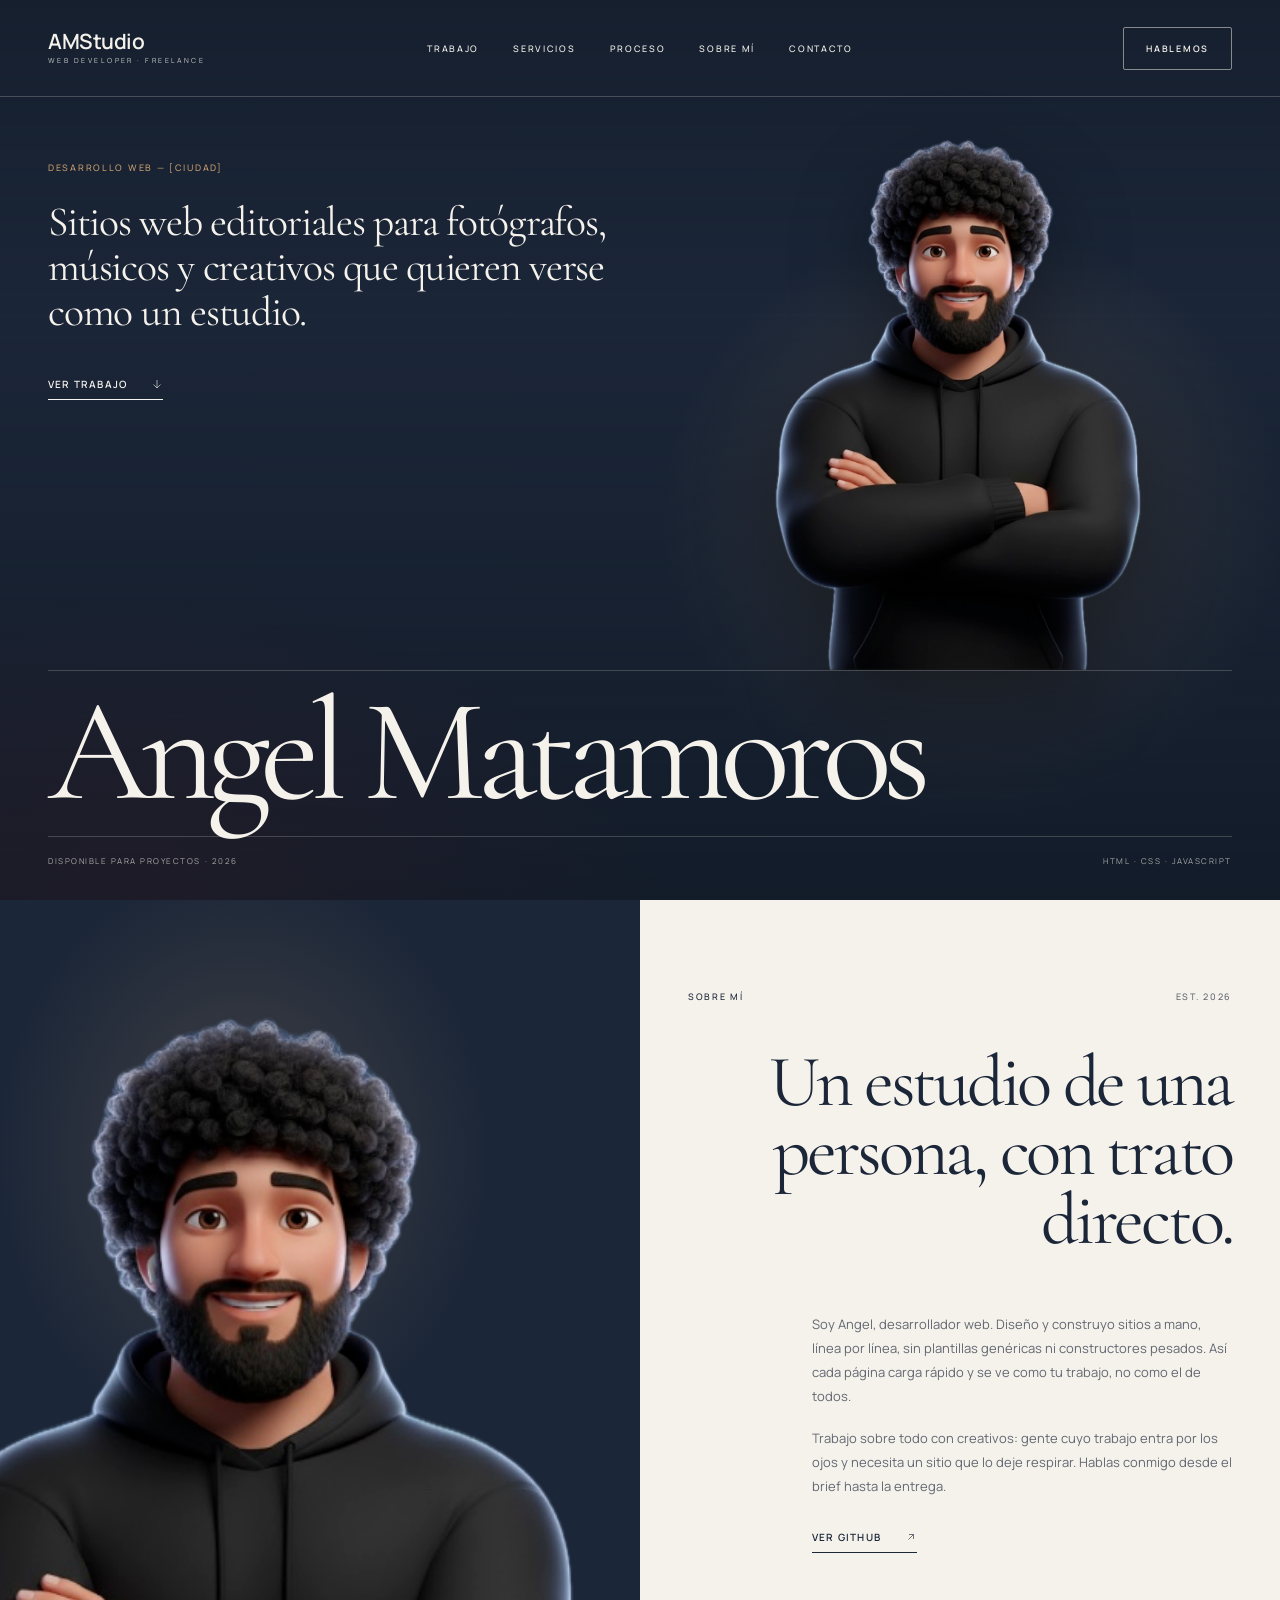
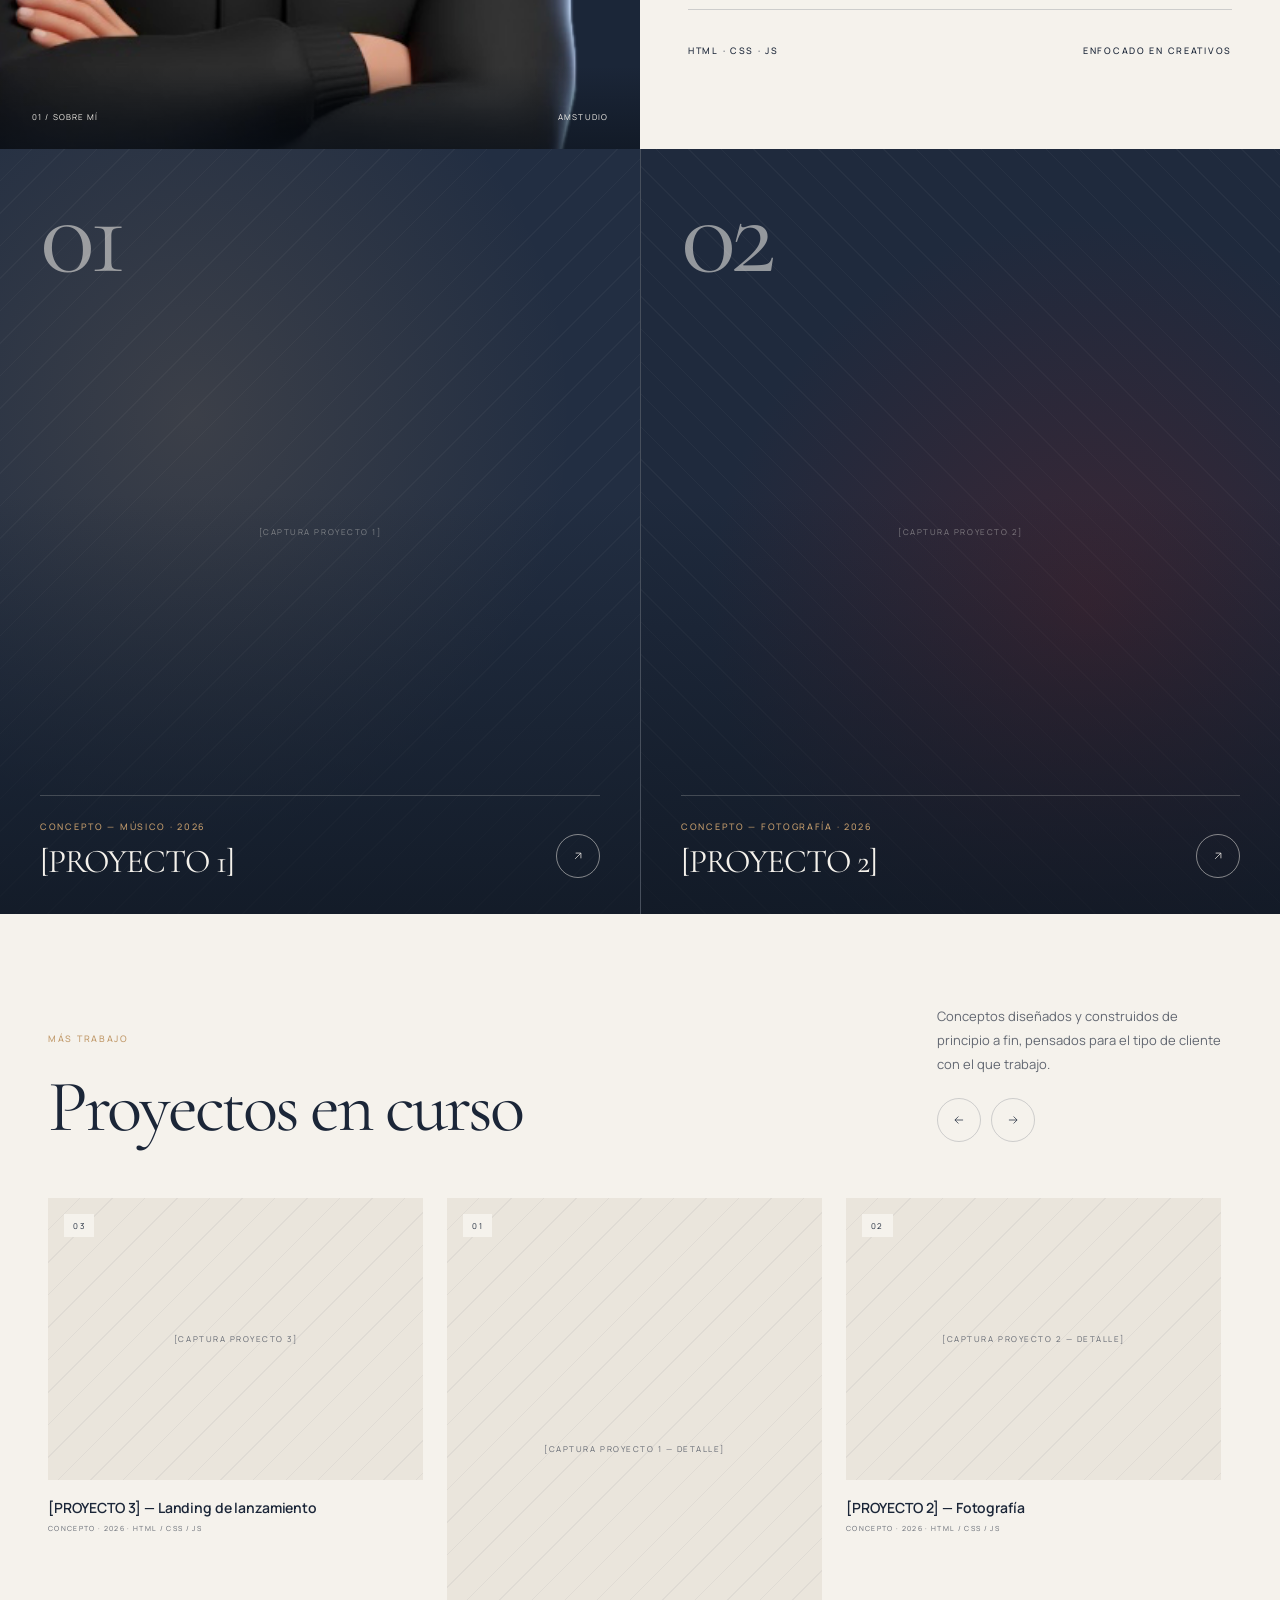
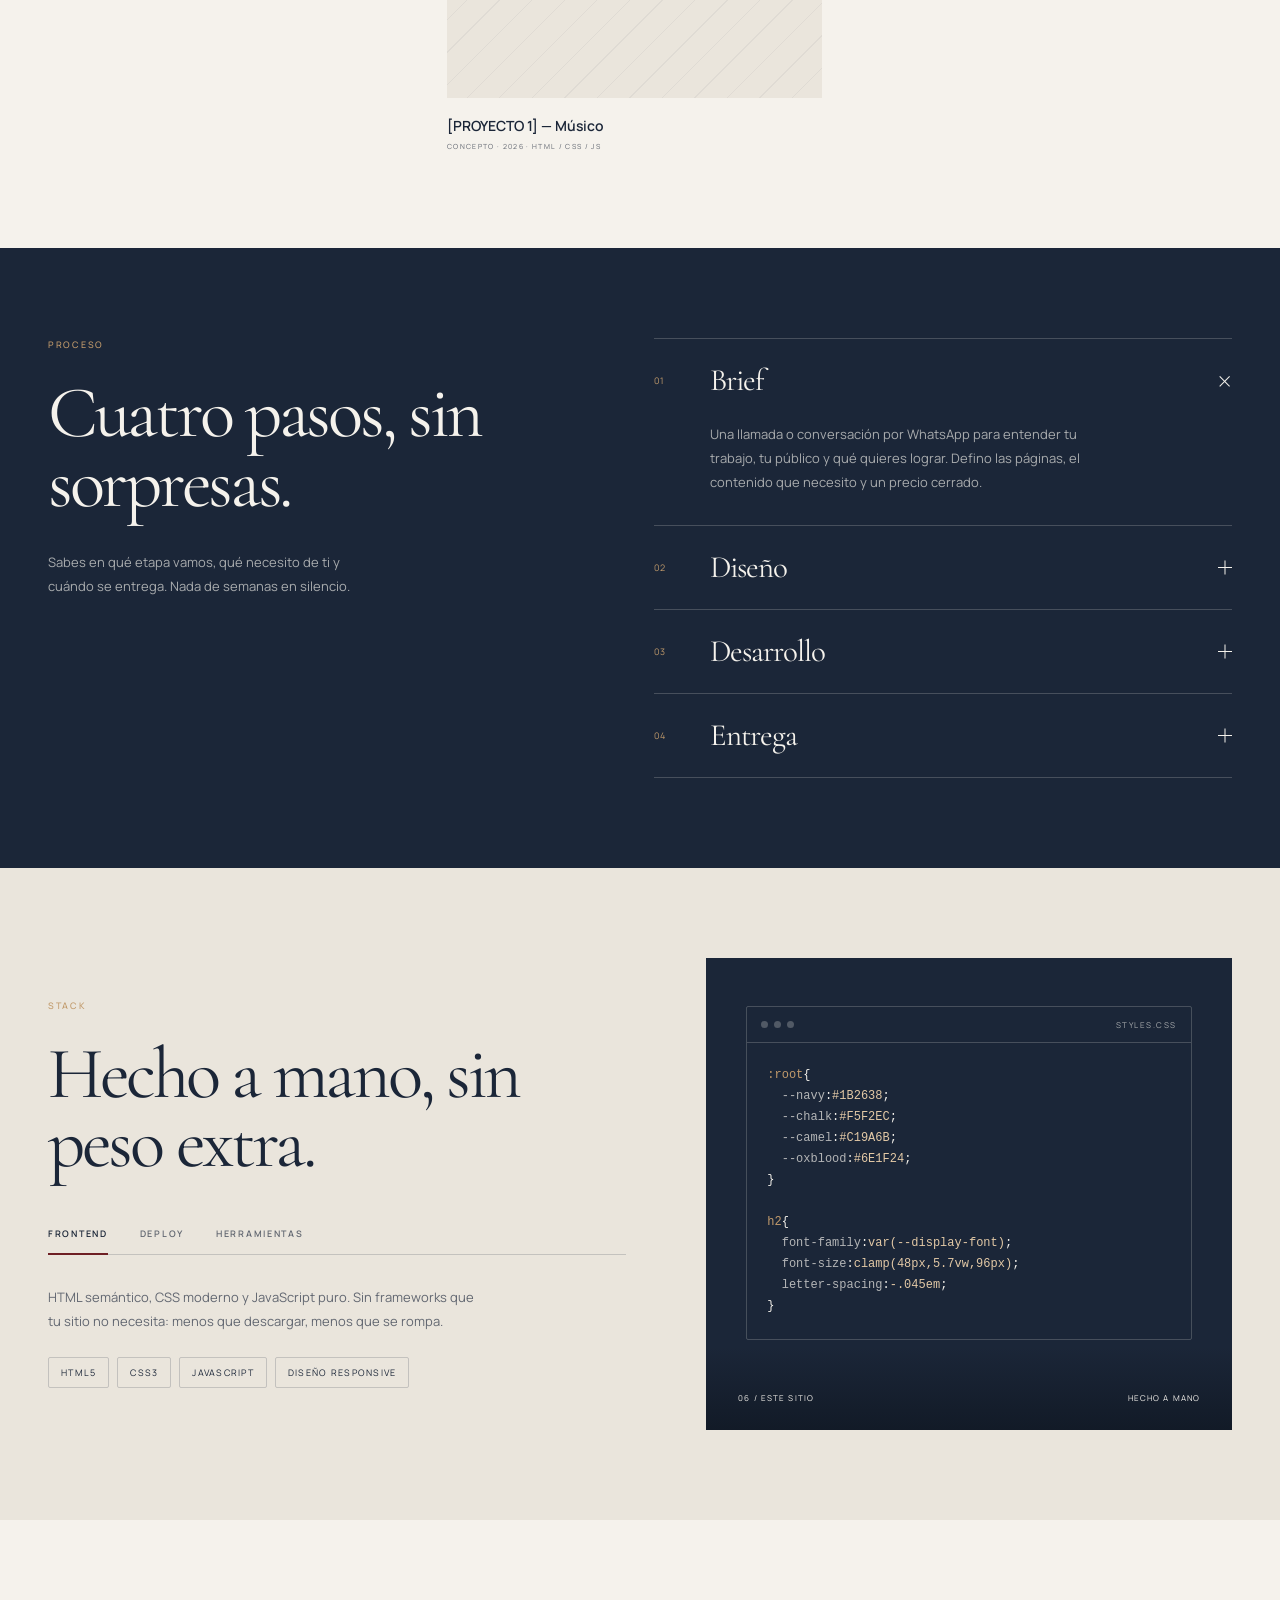
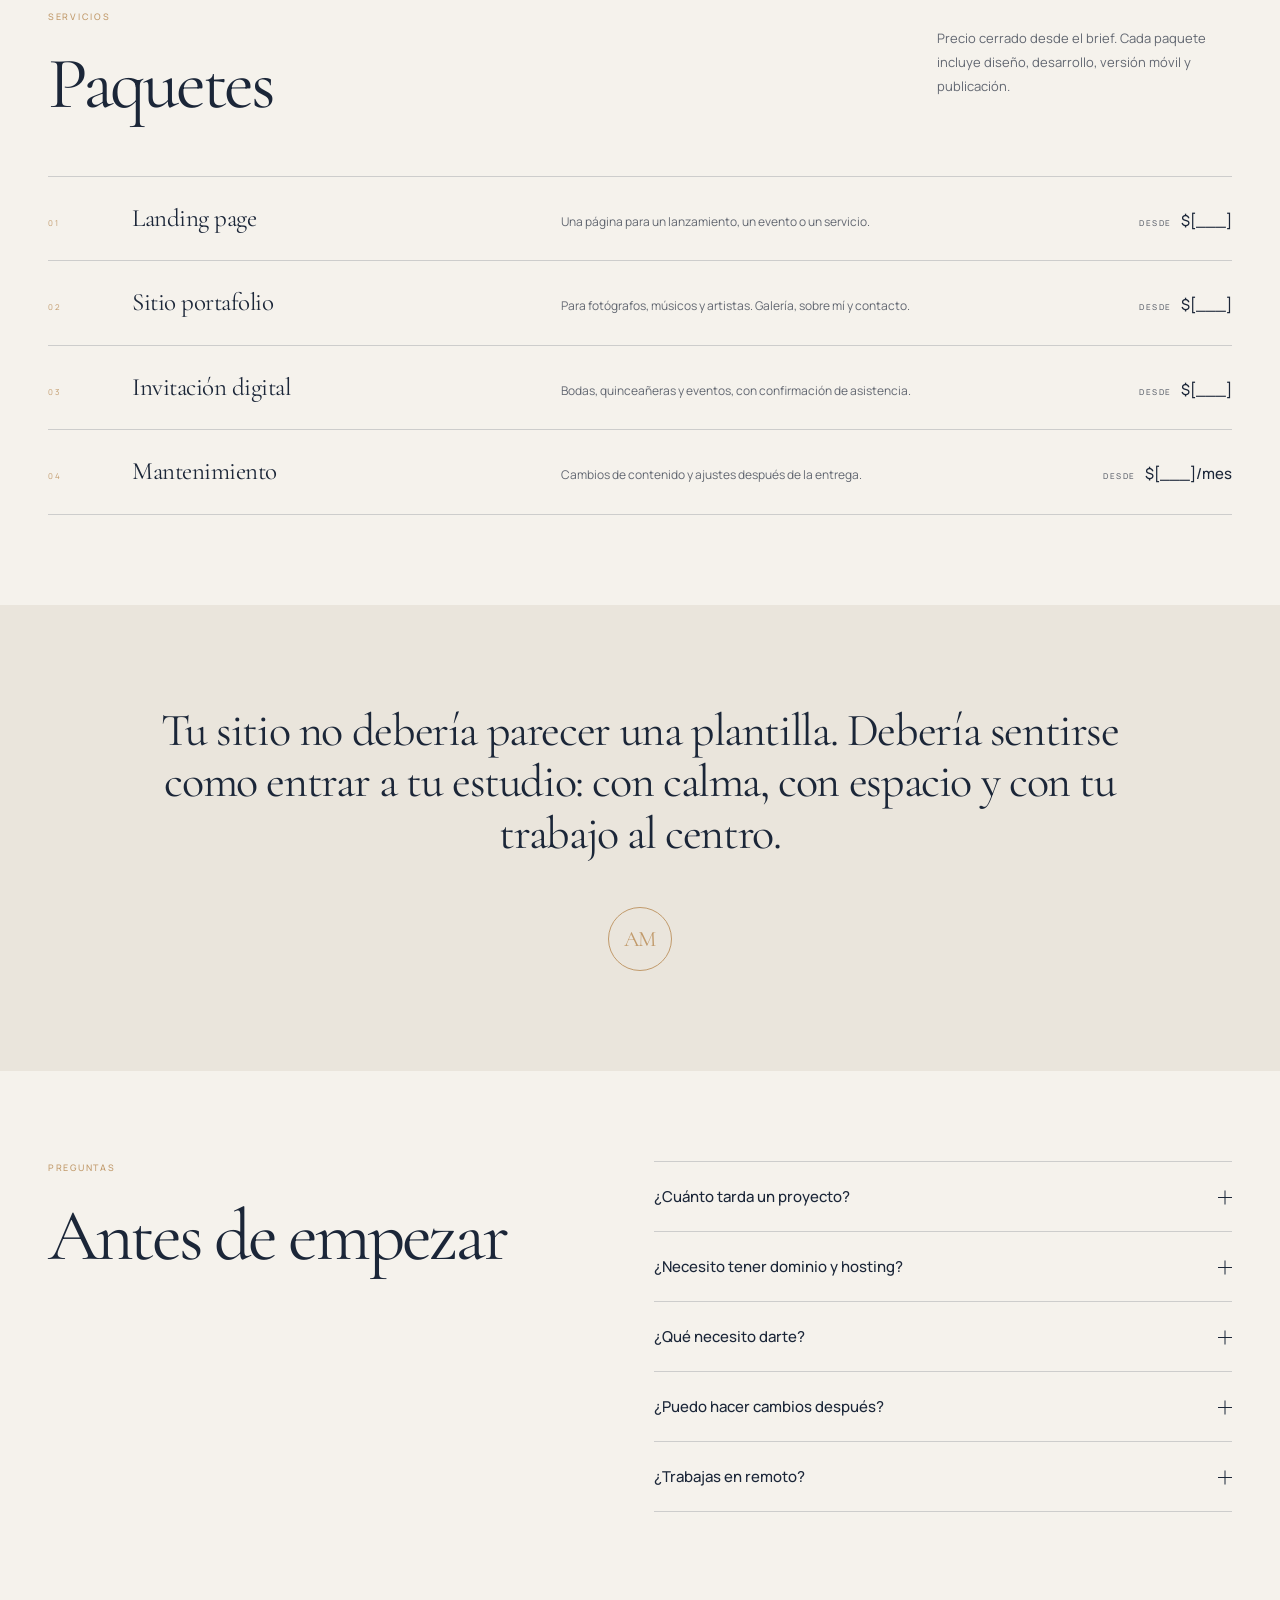
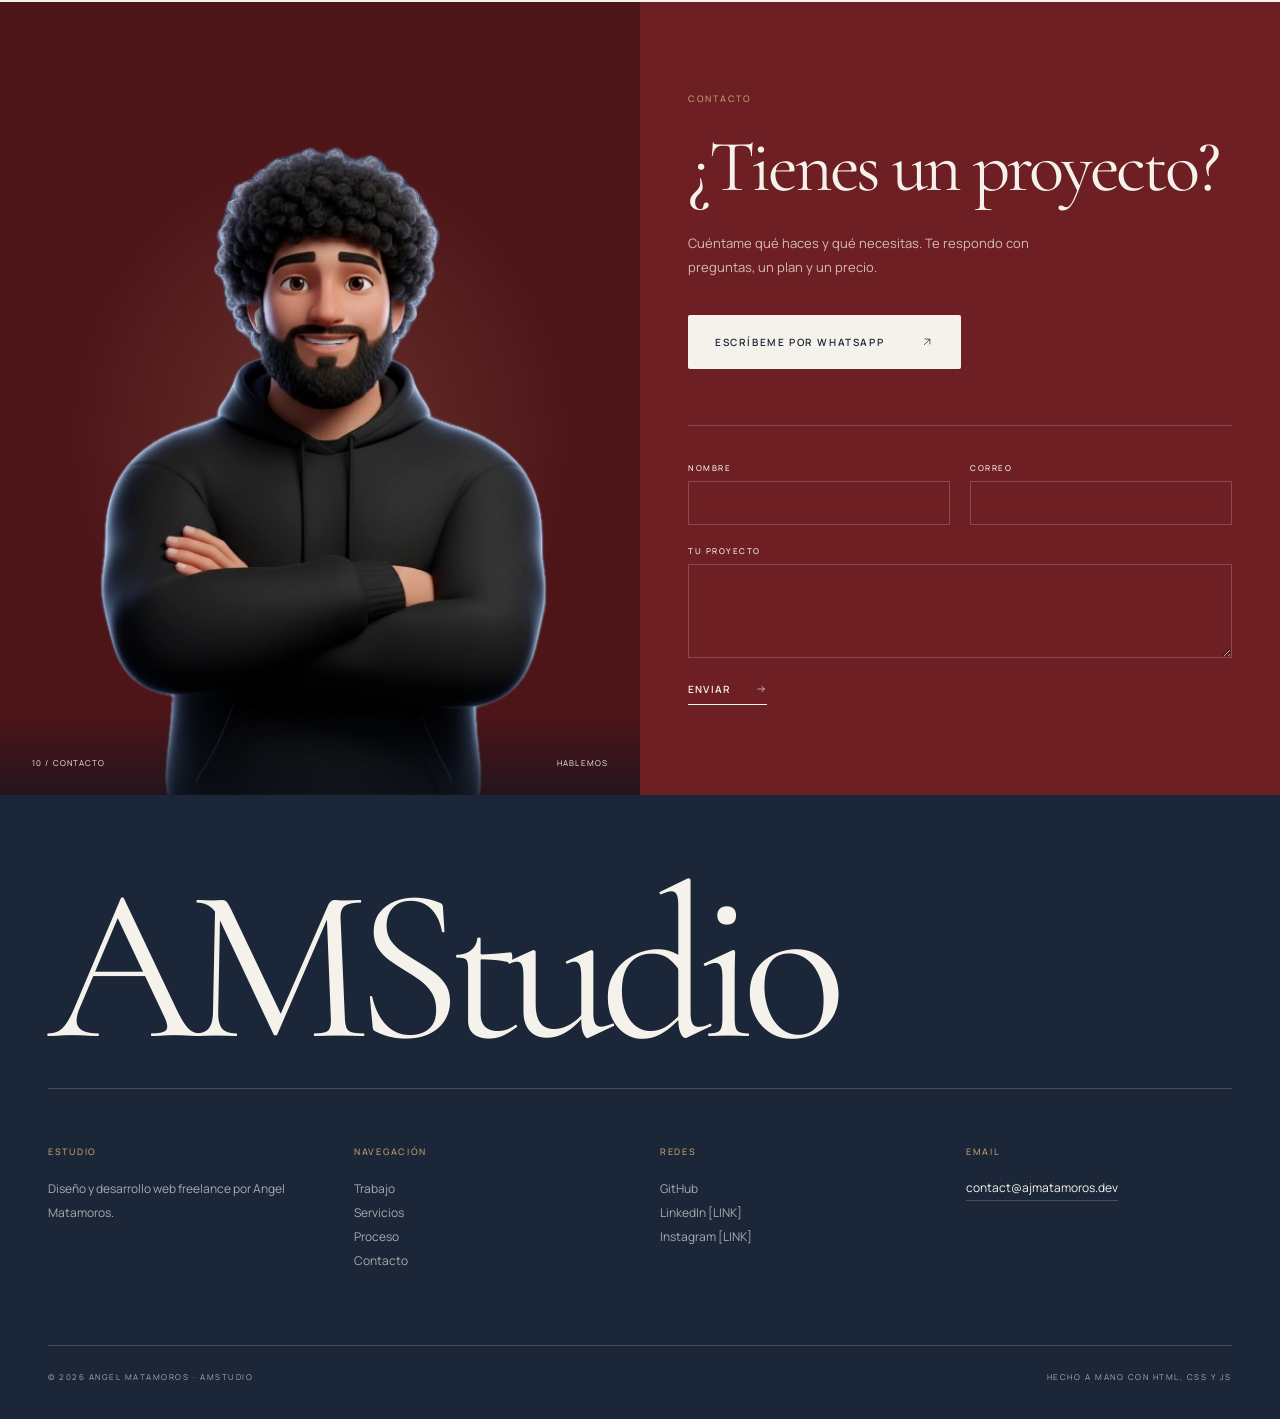
==== commit 67790e7d: "Avatar como ancla visual del sitio - Hero: avatar sentado sobre la línea del nombre, con glow camel " ====
--- a/index.html
+++ b/index.html
@@ -63,9 +63,7 @@
 
     <!-- ============ 1. HERO ============ -->
     <section class="hero">
-      <!-- Cuando tengas foto o captura para el hero, añádela aquí:
-           <img class="hero-image" src="img/hero.jpg" alt="..."> -->
-      <div class="hero-image hero-placeholder" aria-hidden="true"></div>
+      <div class="hero-image hero-backdrop" aria-hidden="true"></div>
 
       <div class="hero-top">
         <p class="eyebrow">Desarrollo web — [CIUDAD]</p>
@@ -76,6 +74,7 @@
       </div>
 
       <div class="hero-bottom">
+        <img class="hero-avatar" src="img/angel.png" alt="Angel Matamoros, con los brazos cruzados" width="454" height="652" fetchpriority="high">
         <h1 class="hero-name">Angel Matamoros</h1>
         <div class="hero-caption">
           <span>Disponible para proyectos · 2026</span>
@@ -87,7 +86,7 @@
     <!-- ============ 2. SOBRE MÍ ============ -->
     <section class="about" id="sobre-mi">
       <figure class="about-figure">
-        <img src="img/angel.png" alt="Retrato de Angel Matamoros" loading="lazy">
+        <img src="img/angel.png" alt="" loading="lazy">
         <figcaption class="image-caption"><span>01 / Sobre mí</span><span>AMStudio</span></figcaption>
       </figure>
 
@@ -393,9 +392,8 @@
     <!-- ============ 10. CONTACTO ============ -->
     <section class="contact" id="contacto">
       <figure class="contact-figure">
-        <!-- <img src="img/contacto.jpg" alt="..."> -->
-        <div class="placeholder-image placeholder-dark" aria-hidden="true"><span>[IMAGEN CONTACTO]</span></div>
-        <figcaption class="image-caption"><span>10 / Contacto</span><span>AMStudio</span></figcaption>
+        <img src="img/angel.png" alt="" loading="lazy">
+        <figcaption class="image-caption"><span>10 / Contacto</span><span>Hablemos</span></figcaption>
       </figure>
 
       <div class="contact-body section-pad">
--- a/styles.css
+++ b/styles.css
@@ -99,8 +99,8 @@
 /* ---------- 1. Hero ---------- */
 .hero{position:relative;display:flex;flex-direction:column;justify-content:space-between;min-height:100dvh;padding:calc(97px + 64px) var(--gutter) 34px;background:var(--navy);color:var(--chalk);overflow:hidden}
 .hero-image{position:absolute;inset:0;width:100%;height:100%;object-fit:cover;animation:image-settle 1.8s ease-out both}
-.hero-placeholder{background:
-  radial-gradient(ellipse 70% 60% at 78% 30%,rgba(193,154,107,.14),transparent 70%),
+.hero-backdrop{background:
+  radial-gradient(ellipse 34% 46% at 76% 58%,rgba(193,154,107,.26),transparent 72%),
   radial-gradient(ellipse 60% 50% at 10% 100%,rgba(110,31,36,.28),transparent 70%),
   var(--navy)}
 .hero::after{content:"";position:absolute;inset:0;background:linear-gradient(180deg,rgba(13,20,30,.35),transparent 35%,rgba(13,20,30,.55));pointer-events:none}
@@ -109,15 +109,17 @@
 .hero-top .eyebrow{color:var(--camel);margin-bottom:24px}
 .hero-statement{font-family:var(--display-font);font-size:clamp(32px,3.25vw,55px);line-height:1.08;letter-spacing:-.03em;margin-bottom:38px}
 .hero-bottom{padding-top:56px}
+.hero-avatar{position:absolute;right:7%;bottom:calc(100% - 56px);z-index:-1;height:clamp(340px,62vh,640px);width:auto;max-width:none;animation:avatar-settle 1.4s cubic-bezier(.2,.7,.2,1) both;filter:drop-shadow(0 30px 40px rgba(0,0,0,.35))}
+.hero-bottom{isolation:isolate}
 .hero-name{padding:18px 0 22px;border-top:1px solid var(--on-dark-line);border-bottom:1px solid var(--on-dark-line);font-family:var(--display-font);font-size:clamp(65px,11.4vw,220px);font-weight:400;line-height:.86;letter-spacing:-.065em;white-space:nowrap}
 .hero-caption{display:flex;justify-content:space-between;gap:20px;padding-top:18px;font-size:8px;letter-spacing:.19em;text-transform:uppercase;color:var(--on-dark-soft)}
 
 /* ---------- 2. Sobre mí ---------- */
 .about{display:grid;grid-template-columns:1fr 1fr;min-height:780px}
 .about-figure{position:relative;overflow:hidden;background:
-  radial-gradient(ellipse 60% 55% at 50% 40%,rgba(193,154,107,.22),transparent 70%),var(--navy)}
-.about-figure img{position:absolute;bottom:0;left:50%;transform:translateX(-50%);height:92%;width:auto;max-width:none;object-fit:contain;transition:transform .6s ease}
-.about-figure:hover img{transform:translateX(-50%) scale(1.035);transform-origin:bottom}
+  radial-gradient(ellipse 55% 50% at 38% 30%,rgba(193,154,107,.24),transparent 70%),var(--navy)}
+.about-figure img{position:absolute;top:8%;left:38%;transform:translateX(-50%);height:118%;width:auto;max-width:none;transition:transform .6s ease}
+.about-figure:hover img{transform:translateX(-50%) scale(1.035);transform-origin:top}
 .about-body{display:flex;flex-direction:column}
 .about-title{text-align:right;margin-left:auto;max-width:560px;margin-bottom:auto;padding-bottom:56px}
 .about-text{max-width:420px;margin-left:auto;margin-bottom:56px}
@@ -216,7 +218,10 @@
 /* ---------- 10. Contacto ---------- */
 .contact{display:grid;grid-template-columns:1fr 1fr;background:var(--oxblood);color:var(--chalk)}
 .contact-figure{position:relative;overflow:hidden;min-height:640px}
-.contact-figure .placeholder-image,.contact-figure img{position:absolute;inset:0;width:100%;height:100%;object-fit:cover}
+.contact-figure{background:
+  radial-gradient(ellipse 55% 50% at 50% 55%,rgba(193,154,107,.22),transparent 72%),#4E1519}
+.contact-figure img{position:absolute;bottom:0;left:50%;transform:translateX(-50%);height:86%;width:auto;max-width:none;transition:transform .6s ease}
+.contact-figure:hover img{transform:translateX(-50%) scale(1.035);transform-origin:bottom}
 .contact-body h2{margin-bottom:28px}
 .contact-lede{max-width:400px;margin-bottom:36px;opacity:.75;font-size:13px}
 .contact-form{display:grid;grid-template-columns:1fr 1fr;gap:20px;margin-top:56px;padding-top:36px;border-top:1px solid var(--on-dark-line)}
@@ -239,6 +244,7 @@
 
 /* ---------- Movimiento ---------- */
 @keyframes image-settle{from{transform:scale(1.04)}to{transform:scale(1)}}
+@keyframes avatar-settle{from{opacity:0;transform:translateY(28px)}to{opacity:1;transform:none}}
 @keyframes section-arrive{from{opacity:.35;transform:translateY(22px)}to{opacity:1;transform:none}}
 @supports (animation-timeline:view()){
   .section-heading,.manifesto p,.about-title,.process-intro,.stack-body h2{animation:section-arrive ease-out both;animation-timeline:view();animation-range:entry 0% entry 70%}
@@ -269,6 +275,7 @@
   .footer-grid{grid-template-columns:1fr 1fr}
   .about{grid-template-columns:1fr}
   .about-figure{min-height:560px}
+  .hero-avatar{right:2%;height:clamp(300px,46vh,520px)}
   .about-title{text-align:left;margin-left:0;padding-bottom:40px}
   .about-text{margin-left:0}
 }
@@ -281,6 +288,12 @@
   .section-heading{flex-direction:column;align-items:flex-start;gap:24px}
   .hero{padding-top:calc(97px + 40px)}
   .hero-name{white-space:normal;font-size:clamp(65px,19vw,90px);line-height:.88}
+  .hero-avatar{right:-4%;height:clamp(200px,30vh,260px)}
+  .hero-backdrop{background:
+    radial-gradient(ellipse 60% 34% at 70% 55%,rgba(193,154,107,.24),transparent 72%),
+    radial-gradient(ellipse 80% 50% at 10% 100%,rgba(110,31,36,.28),transparent 70%),var(--navy)}
+  .about-figure{min-height:440px}
+  .about-figure img{height:125%}
   .hero-caption{flex-direction:column;gap:6px}
   .featured,.contact{grid-template-columns:1fr}
   .featured-panel{height:72vh;min-height:460px}
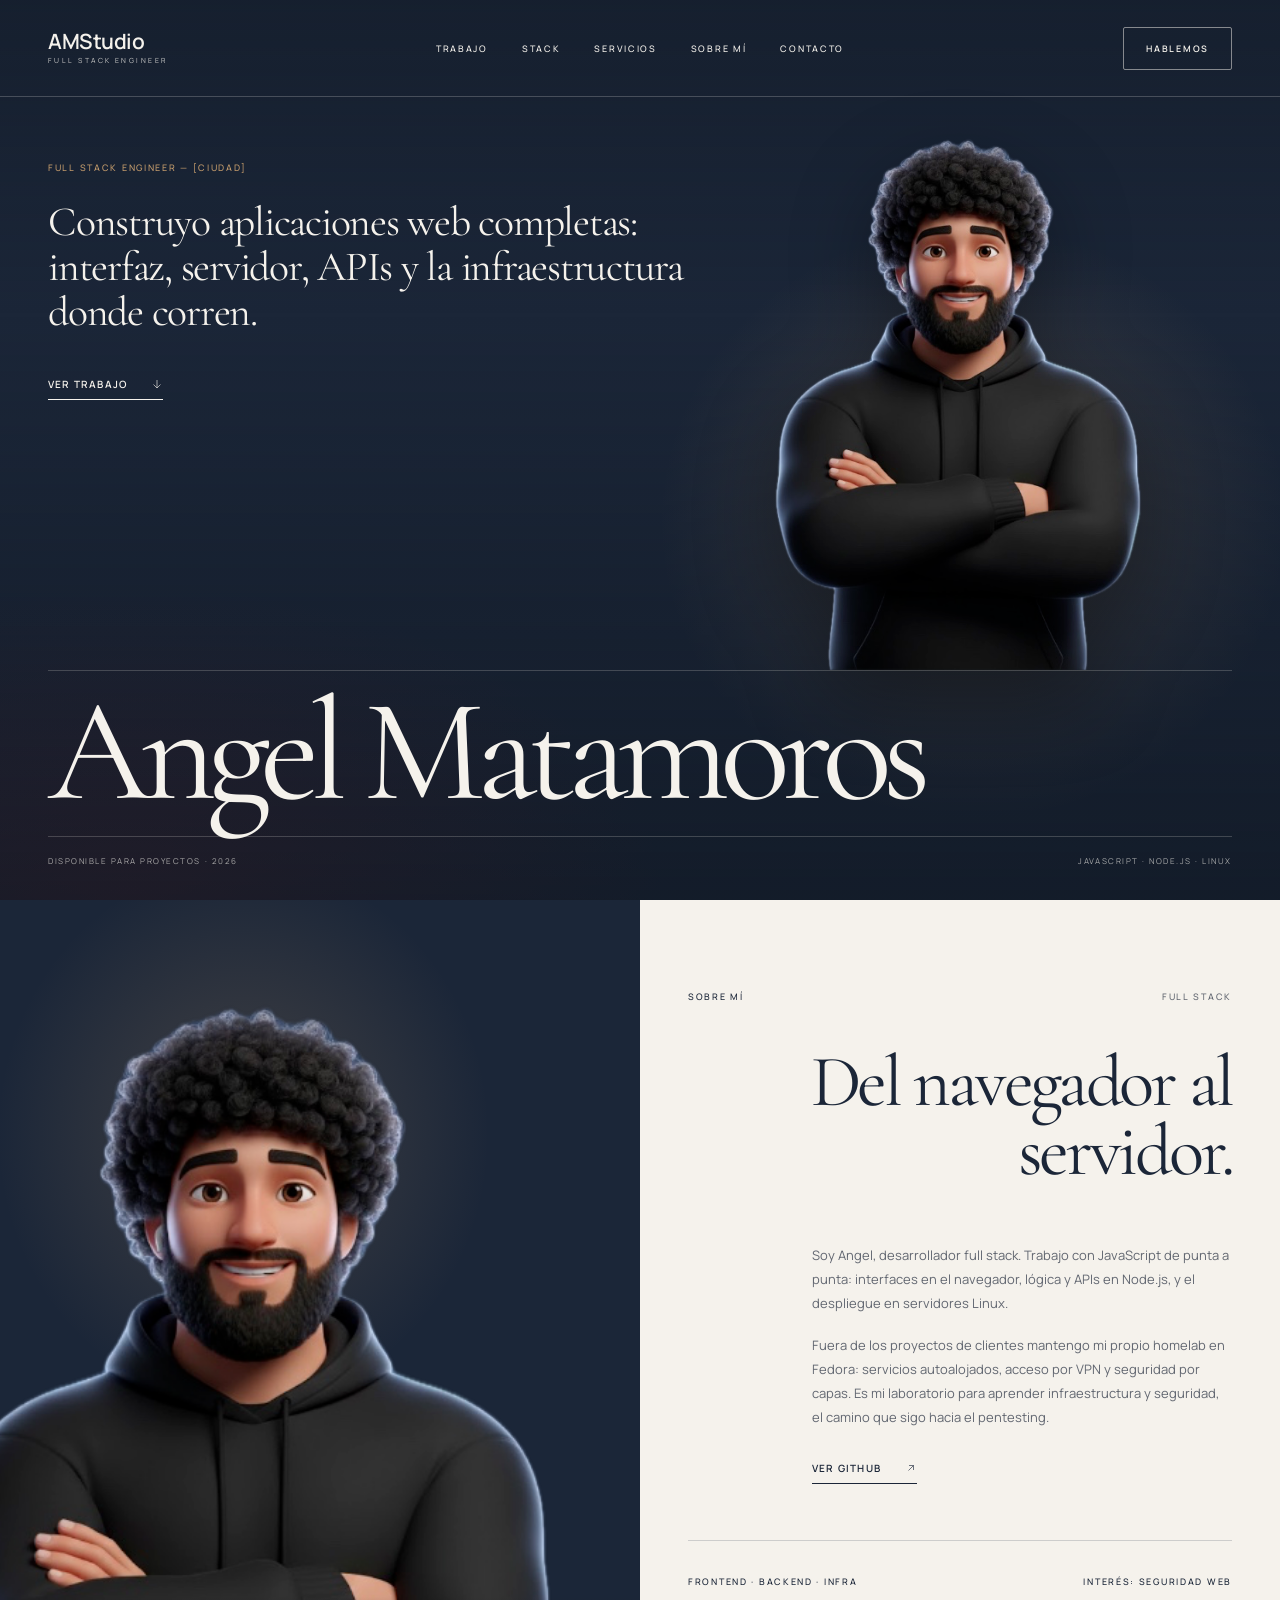
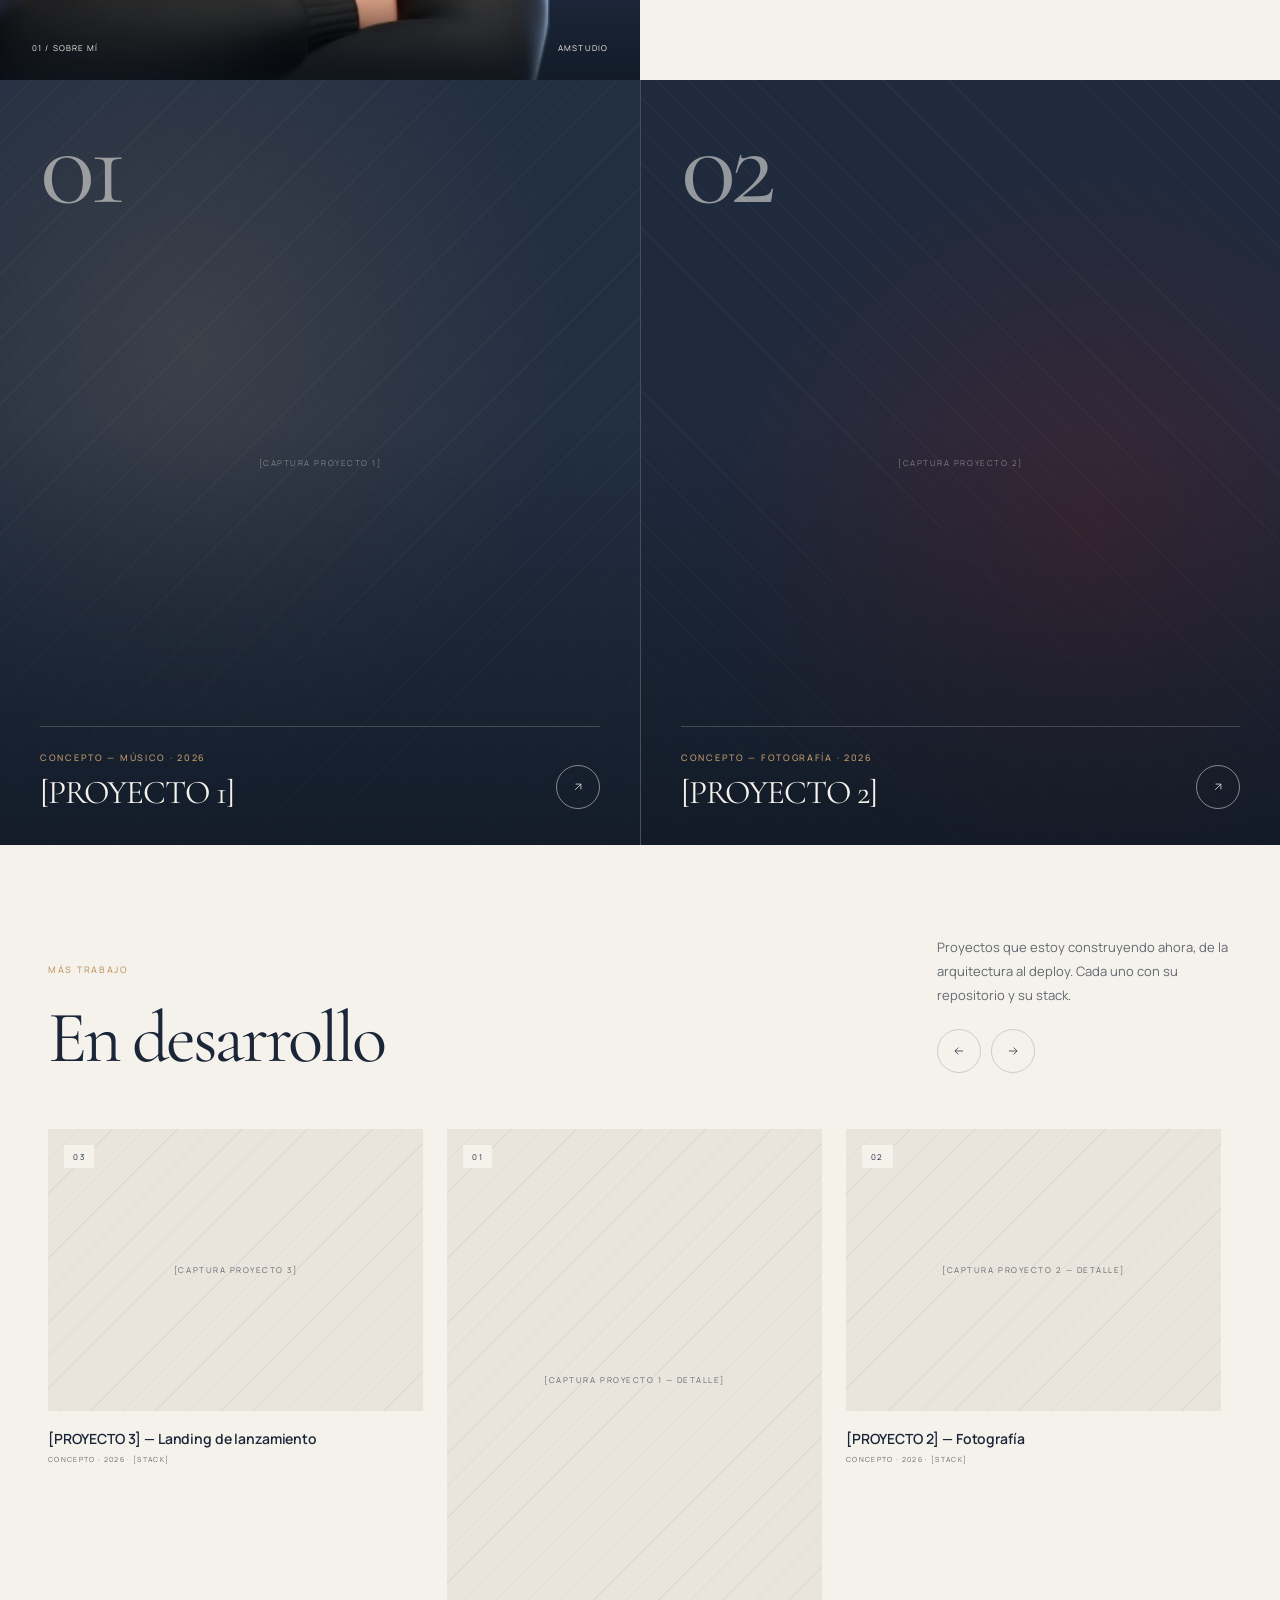
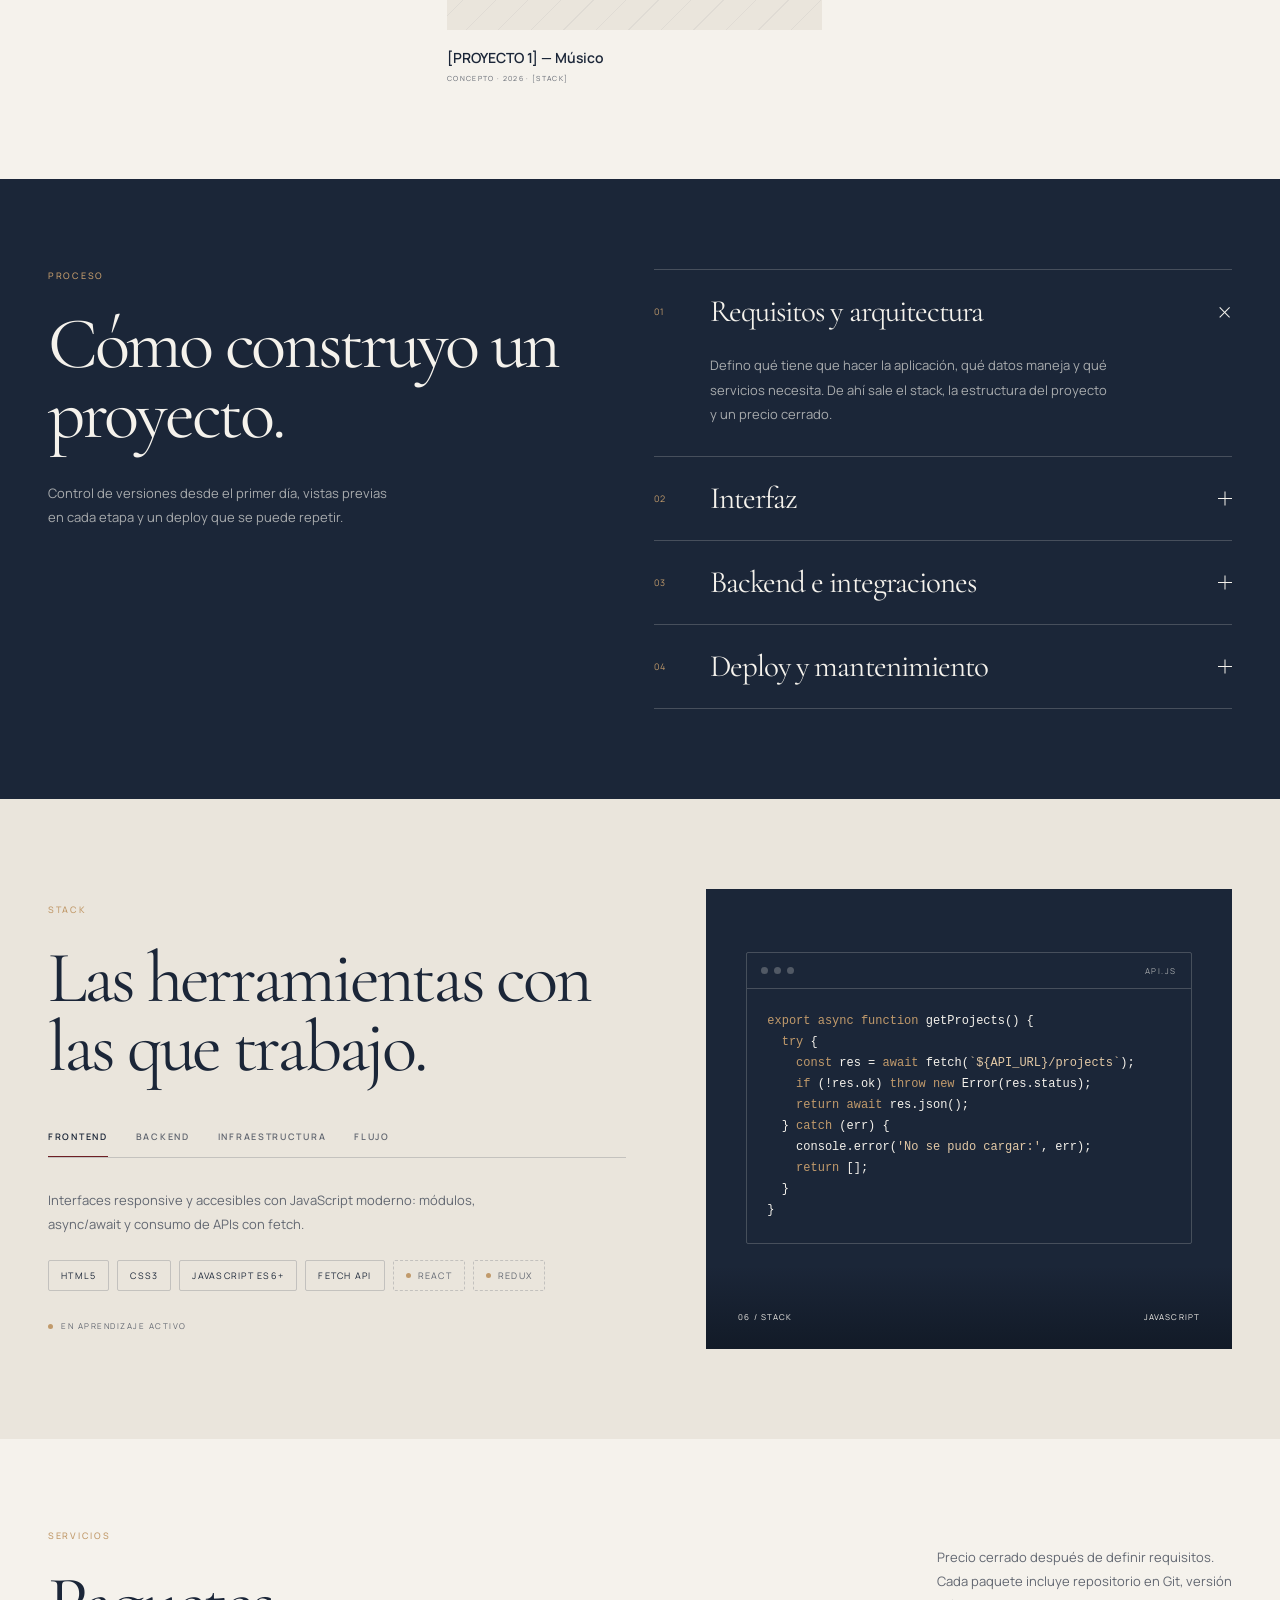
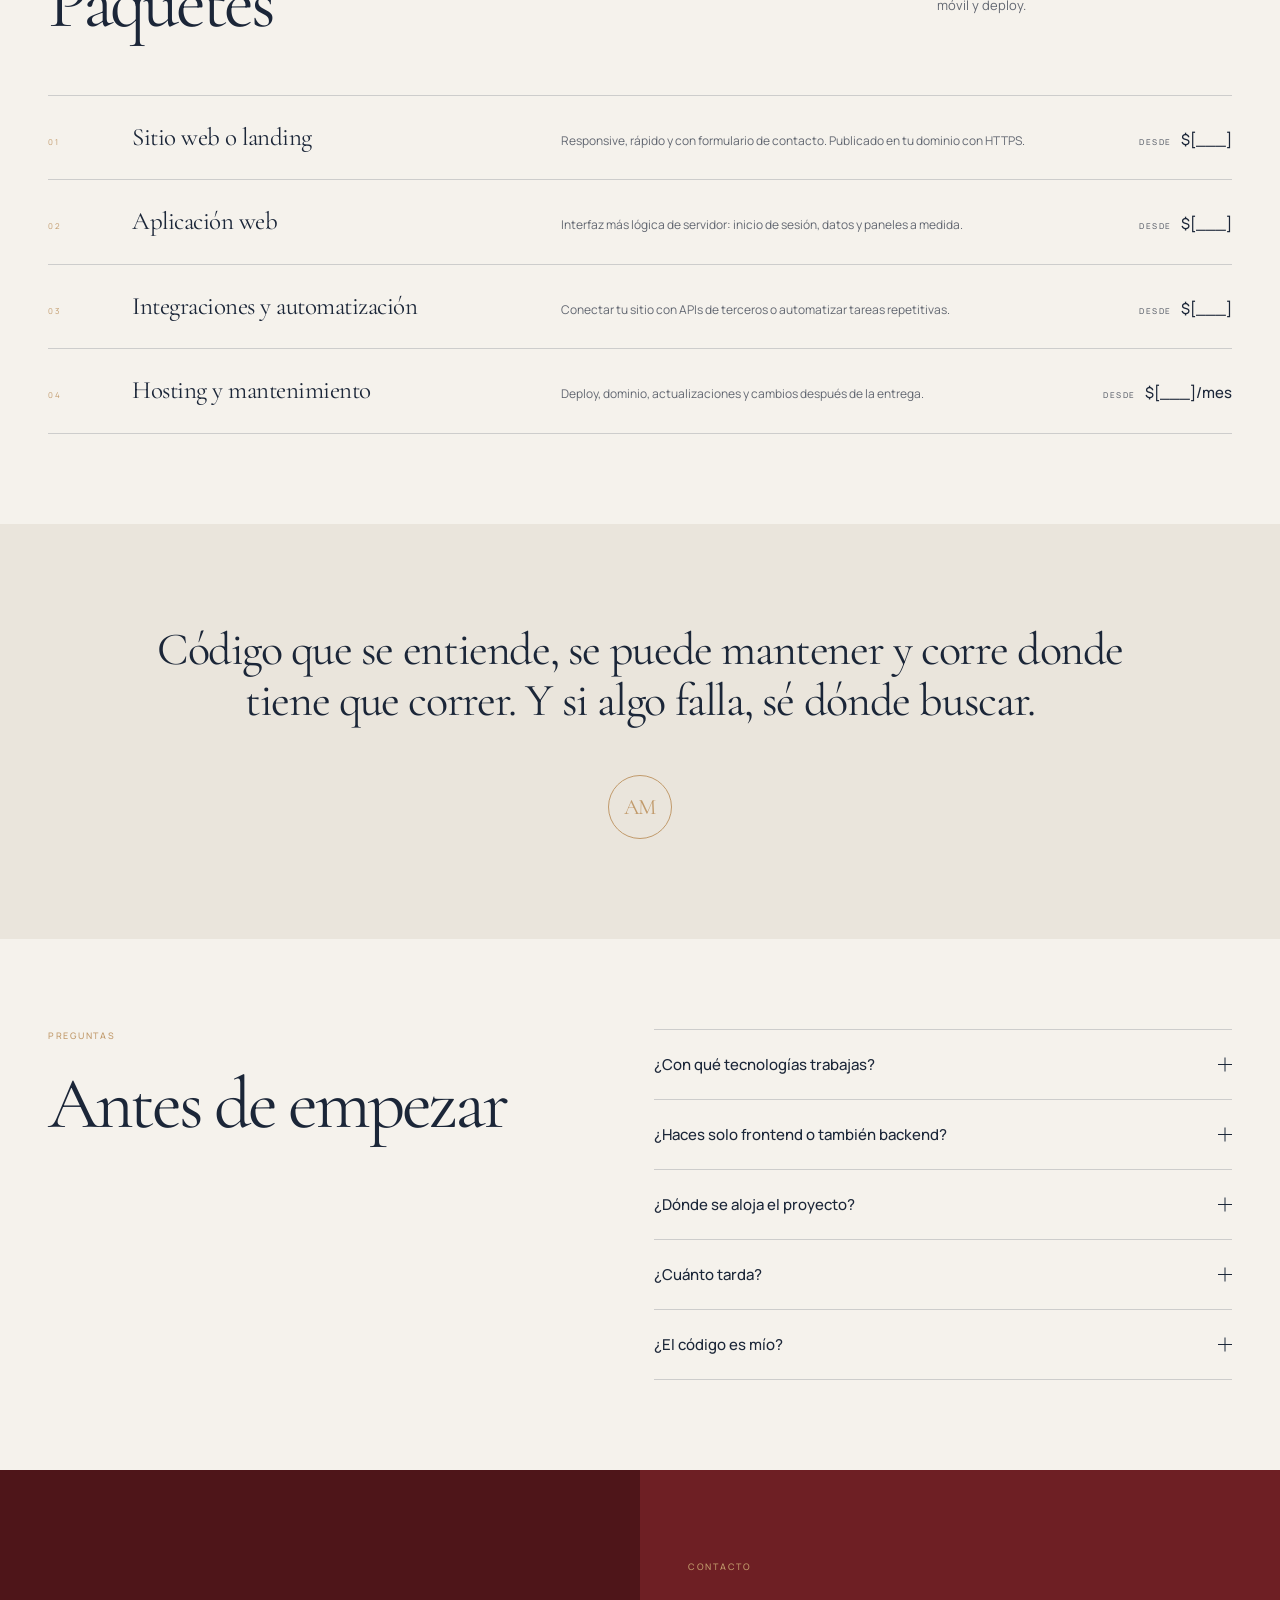
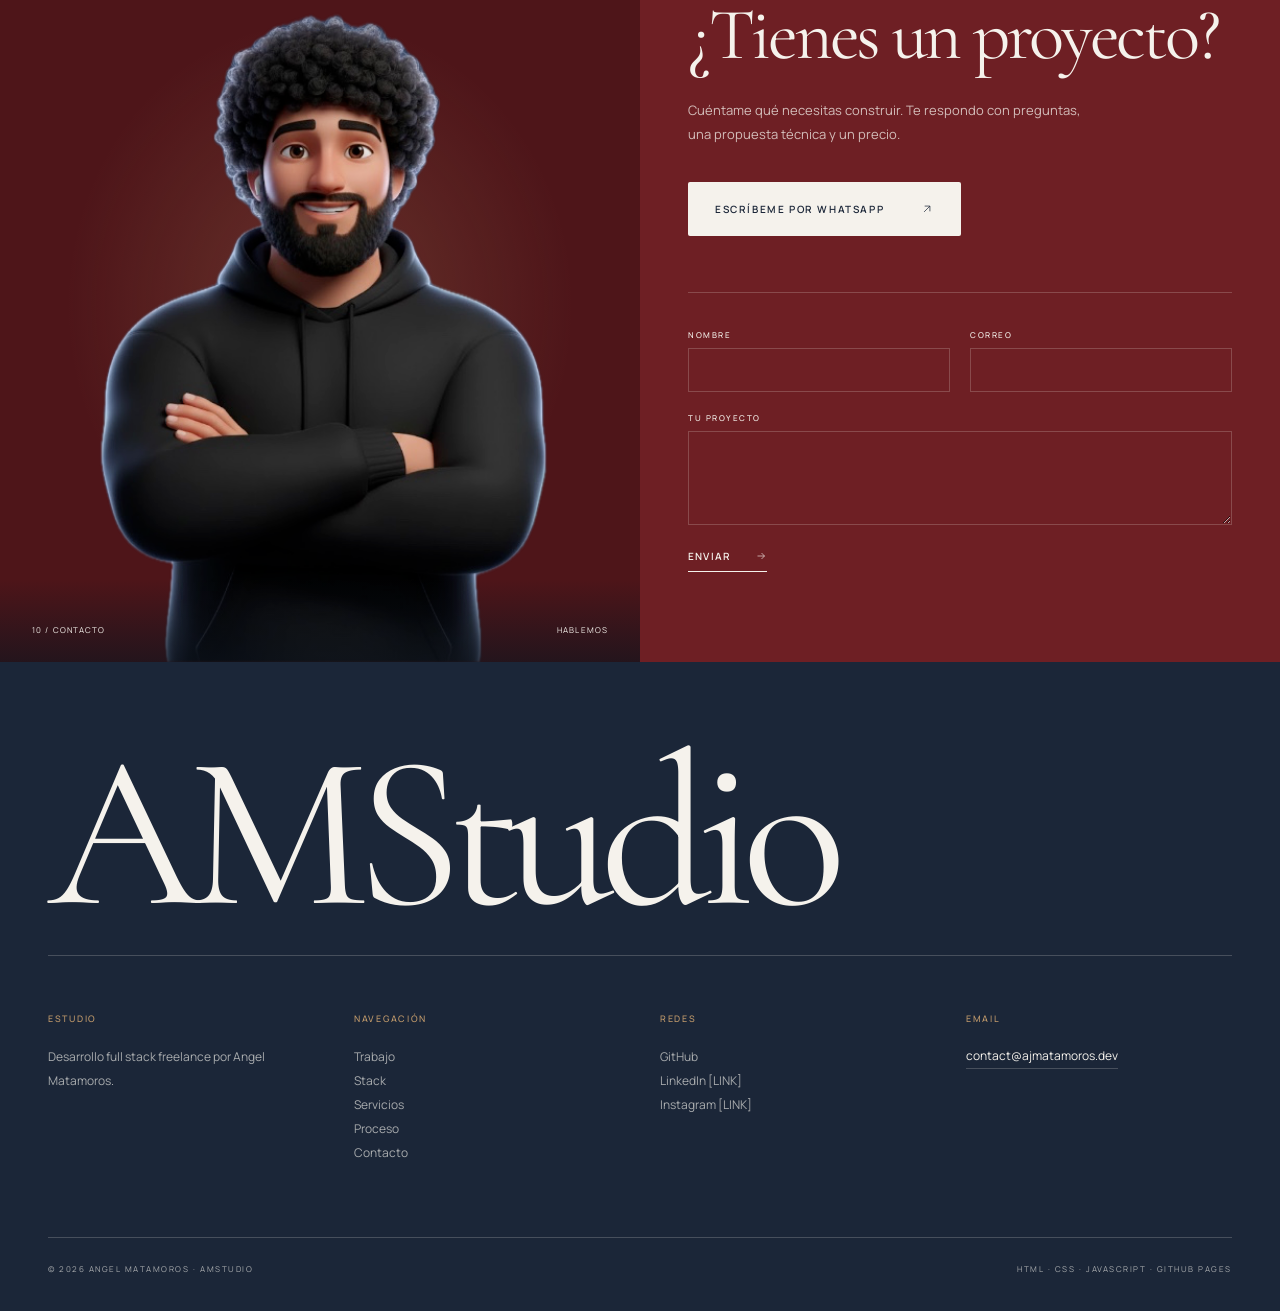
==== commit 39c22fdb: "Reenfoque del sitio como portfolio de full stack engineer - Textos centrados en tecnología: frontend" ====
--- a/index.html
+++ b/index.html
@@ -3,15 +3,15 @@
 <head>
   <meta charset="UTF-8">
   <meta name="viewport" content="width=device-width, initial-scale=1.0">
-  <title>AMStudio — Angel Matamoros | Diseño y desarrollo web freelance</title>
-  <meta name="description" content="AMStudio: sitios web editoriales hechos a mano para fotógrafos, músicos y creativos. Diseño y desarrollo web freelance por Angel Matamoros.">
+  <title>Angel Matamoros — Full Stack Engineer | AMStudio</title>
+  <meta name="description" content="Angel Matamoros, full stack engineer freelance. Aplicaciones web, APIs e infraestructura con JavaScript, Node.js y Linux.">
   <meta name="author" content="Angel Matamoros">
   <link rel="canonical" href="https://ajmatamoros.dev/">
   <meta property="og:type" content="website">
   <meta property="og:url" content="https://ajmatamoros.dev/">
   <meta property="og:site_name" content="AMStudio — Angel Matamoros">
-  <meta property="og:title" content="AMStudio — Diseño y desarrollo web freelance">
-  <meta property="og:description" content="Sitios web editoriales hechos a mano para fotógrafos, músicos y creativos.">
+  <meta property="og:title" content="Angel Matamoros — Full Stack Engineer">
+  <meta property="og:description" content="Aplicaciones web, APIs e infraestructura con JavaScript, Node.js y Linux.">
   <meta property="og:image" content="https://ajmatamoros.dev/img/og-image.png">
   <meta property="og:locale" content="es_US">
   <meta name="twitter:card" content="summary_large_image">
@@ -28,13 +28,13 @@
   <header class="site-header" id="top">
     <a href="#top" class="wordmark" aria-label="AMStudio, inicio">
       <span class="wordmark-name">AMStudio</span>
-      <span class="wordmark-sub">Web developer · Freelance</span>
+      <span class="wordmark-sub">Full stack engineer</span>
     </a>
 
     <nav class="main-nav" aria-label="Principal">
       <a href="#trabajo">Trabajo</a>
+      <a href="#stack">Stack</a>
       <a href="#servicios">Servicios</a>
-      <a href="#proceso">Proceso</a>
       <a href="#sobre-mi">Sobre mí</a>
       <a href="#contacto">Contacto</a>
     </nav>
@@ -52,8 +52,8 @@
     </button>
     <nav aria-label="Móvil">
       <a href="#trabajo">Trabajo</a>
+      <a href="#stack">Stack</a>
       <a href="#servicios">Servicios</a>
-      <a href="#proceso">Proceso</a>
       <a href="#sobre-mi">Sobre mí</a>
       <a href="#contacto">Contacto</a>
     </nav>
@@ -66,8 +66,8 @@
       <div class="hero-image hero-backdrop" aria-hidden="true"></div>
 
       <div class="hero-top">
-        <p class="eyebrow">Desarrollo web — [CIUDAD]</p>
-        <p class="hero-statement">Sitios web editoriales para fotógrafos, músicos y creativos que quieren verse como un estudio.</p>
+        <p class="eyebrow">Full stack engineer — [CIUDAD]</p>
+        <p class="hero-statement">Construyo aplicaciones web completas: interfaz, servidor, APIs y la infraestructura donde corren.</p>
         <a href="#trabajo" class="text-link text-link-light">Ver trabajo
           <svg width="12" height="12" viewBox="0 0 24 24" fill="none" stroke="currentColor" stroke-width="1.25"><path d="M12 4v16M5 13l7 7 7-7"/></svg>
         </a>
@@ -78,7 +78,7 @@
         <h1 class="hero-name">Angel Matamoros</h1>
         <div class="hero-caption">
           <span>Disponible para proyectos · 2026</span>
-          <span>HTML · CSS · JavaScript</span>
+          <span>JavaScript · Node.js · Linux</span>
         </div>
       </div>
     </section>
@@ -93,19 +93,19 @@
       <div class="about-body section-pad">
         <div class="section-topline">
           <p class="eyebrow">Sobre mí</p>
-          <p class="eyebrow eyebrow-muted">Est. 2026</p>
-        </div>
-        <h2 class="about-title">Un estudio de una persona, con trato directo.</h2>
+          <p class="eyebrow eyebrow-muted">Full stack</p>
+        </div>
+        <h2 class="about-title">Del navegador al servidor.</h2>
         <div class="about-text">
-          <p>Soy Angel, desarrollador web. Diseño y construyo sitios a mano, línea por línea, sin plantillas genéricas ni constructores pesados. Así cada página carga rápido y se ve como tu trabajo, no como el de todos.</p>
-          <p>Trabajo sobre todo con creativos: gente cuyo trabajo entra por los ojos y necesita un sitio que lo deje respirar. Hablas conmigo desde el brief hasta la entrega.</p>
+          <p>Soy Angel, desarrollador full stack. Trabajo con JavaScript de punta a punta: interfaces en el navegador, lógica y APIs en Node.js, y el despliegue en servidores Linux.</p>
+          <p>Fuera de los proyectos de clientes mantengo mi propio homelab en Fedora: servicios autoalojados, acceso por VPN y seguridad por capas. Es mi laboratorio para aprender infraestructura y seguridad, el camino que sigo hacia el pentesting.</p>
           <a href="https://github.com/notxngel" class="text-link" target="_blank" rel="noopener">Ver GitHub
             <svg width="12" height="12" viewBox="0 0 24 24" fill="none" stroke="currentColor" stroke-width="1.25"><path d="M7 17L17 7M8 7h9v9"/></svg>
           </a>
         </div>
         <div class="section-bottomline">
-          <p class="eyebrow">HTML · CSS · JS</p>
-          <p class="eyebrow">Enfocado en creativos</p>
+          <p class="eyebrow">Frontend · Backend · Infra</p>
+          <p class="eyebrow">Interés: seguridad web</p>
         </div>
       </div>
     </section>
@@ -148,10 +148,10 @@
       <div class="section-heading">
         <div>
           <p class="eyebrow eyebrow-gap">Más trabajo</p>
-          <h2 id="more-work-title">Proyectos en curso</h2>
+          <h2 id="more-work-title">En desarrollo</h2>
         </div>
         <div class="heading-aside">
-          <p>Conceptos diseñados y construidos de principio a fin, pensados para el tipo de cliente con el que trabajo.</p>
+          <p>Proyectos que estoy construyendo ahora, de la arquitectura al deploy. Cada uno con su repositorio y su stack.</p>
           <div class="carousel-controls">
             <button class="round-button" data-carousel="prev" aria-label="Anterior">
               <svg width="14" height="14" viewBox="0 0 24 24" fill="none" stroke="currentColor" stroke-width="1.25"><path d="M19 12H5M11 6l-6 6 6 6"/></svg>
@@ -173,7 +173,7 @@
             </span>
           </a>
           <h3>[PROYECTO 3] — Landing de lanzamiento</h3>
-          <p class="carousel-meta">Concepto · 2026 · HTML / CSS / JS</p>
+          <p class="carousel-meta">Concepto · 2026 · [STACK]</p>
         </article>
 
         <article class="carousel-card">
@@ -185,7 +185,7 @@
             </span>
           </a>
           <h3>[PROYECTO 1] — Músico</h3>
-          <p class="carousel-meta">Concepto · 2026 · HTML / CSS / JS</p>
+          <p class="carousel-meta">Concepto · 2026 · [STACK]</p>
         </article>
 
         <article class="carousel-card">
@@ -197,7 +197,7 @@
             </span>
           </a>
           <h3>[PROYECTO 2] — Fotografía</h3>
-          <p class="carousel-meta">Concepto · 2026 · HTML / CSS / JS</p>
+          <p class="carousel-meta">Concepto · 2026 · [STACK]</p>
         </article>
 
         <article class="carousel-card">
@@ -215,93 +215,98 @@
     <section class="process section-pad" id="proceso">
       <div class="process-intro">
         <p class="eyebrow eyebrow-gap">Proceso</p>
-        <h2>Cuatro pasos, sin sorpresas.</h2>
-        <p class="process-lede">Sabes en qué etapa vamos, qué necesito de ti y cuándo se entrega. Nada de semanas en silencio.</p>
+        <h2>Cómo construyo un proyecto.</h2>
+        <p class="process-lede">Control de versiones desde el primer día, vistas previas en cada etapa y un deploy que se puede repetir.</p>
       </div>
 
       <div class="accordion" id="accordion">
         <div class="accordion-item is-open">
           <button class="accordion-trigger" aria-expanded="true" aria-controls="step-1" id="step-1-btn">
-            <span class="step-number">01</span><span class="step-title">Brief</span>
+            <span class="step-number">01</span><span class="step-title">Requisitos y arquitectura</span>
             <span class="accordion-icon" aria-hidden="true"></span>
           </button>
           <div class="accordion-panel" id="step-1" role="region" aria-labelledby="step-1-btn">
-            <p>Una llamada o conversación por WhatsApp para entender tu trabajo, tu público y qué quieres lograr. Defino las páginas, el contenido que necesito y un precio cerrado.</p>
+            <p>Defino qué tiene que hacer la aplicación, qué datos maneja y qué servicios necesita. De ahí sale el stack, la estructura del proyecto y un precio cerrado.</p>
           </div>
         </div>
         <div class="accordion-item">
           <button class="accordion-trigger" aria-expanded="false" aria-controls="step-2" id="step-2-btn">
-            <span class="step-number">02</span><span class="step-title">Diseño</span>
+            <span class="step-number">02</span><span class="step-title">Interfaz</span>
             <span class="accordion-icon" aria-hidden="true"></span>
           </button>
           <div class="accordion-panel" id="step-2" role="region" aria-labelledby="step-2-btn" hidden>
-            <p>Propongo la dirección visual: tipografía, colores y cómo se presentan tus fotos o tu música. Lo ajustamos juntos antes de escribir código.</p>
+            <p>HTML semántico, CSS responsive y JavaScript para la interacción. Accesible con teclado y lector de pantalla, y probado en móvil desde el inicio.</p>
           </div>
         </div>
         <div class="accordion-item">
           <button class="accordion-trigger" aria-expanded="false" aria-controls="step-3" id="step-3-btn">
-            <span class="step-number">03</span><span class="step-title">Desarrollo</span>
+            <span class="step-number">03</span><span class="step-title">Backend e integraciones</span>
             <span class="accordion-icon" aria-hidden="true"></span>
           </button>
           <div class="accordion-panel" id="step-3" role="region" aria-labelledby="step-3-btn" hidden>
-            <p>Construyo el sitio a mano con HTML, CSS y JavaScript. Te comparto un link de vista previa para que lo revises en tu teléfono y en tu computadora.</p>
+            <p>Lógica en Node.js, consumo de APIs externas con peticiones HTTP asíncronas, autenticación cuando hace falta y variables de entorno fuera del código.</p>
           </div>
         </div>
         <div class="accordion-item">
           <button class="accordion-trigger" aria-expanded="false" aria-controls="step-4" id="step-4-btn">
-            <span class="step-number">04</span><span class="step-title">Entrega</span>
+            <span class="step-number">04</span><span class="step-title">Deploy y mantenimiento</span>
             <span class="accordion-icon" aria-hidden="true"></span>
           </button>
           <div class="accordion-panel" id="step-4" role="region" aria-labelledby="step-4-btn" hidden>
-            <p>Publico el sitio en tu dominio con Netlify o Vercel, conecto el formulario y te explico cómo cambiar lo básico. El código es tuyo.</p>
+            <p>Publicación en Netlify, Vercel, GitHub Pages o un servidor Linux propio, con HTTPS y dominio. El repositorio y el código quedan a tu nombre.</p>
           </div>
         </div>
       </div>
     </section>
 
     <!-- ============ 6. STACK ============ -->
-    <section class="stack section-pad" aria-labelledby="stack-title">
+    <section class="stack section-pad" id="stack" aria-labelledby="stack-title">
       <div class="stack-body">
         <p class="eyebrow eyebrow-gap">Stack</p>
-        <h2 id="stack-title">Hecho a mano, sin peso extra.</h2>
-
-        <div class="tabs" role="tablist" aria-label="Herramientas">
+        <h2 id="stack-title">Las herramientas con las que trabajo.</h2>
+
+        <div class="tabs" role="tablist" aria-label="Stack técnico">
           <button role="tab" id="tab-front" aria-selected="true" aria-controls="panel-front">Frontend</button>
-          <button role="tab" id="tab-deploy" aria-selected="false" aria-controls="panel-deploy" tabindex="-1">Deploy</button>
-          <button role="tab" id="tab-tools" aria-selected="false" aria-controls="panel-tools" tabindex="-1">Herramientas</button>
+          <button role="tab" id="tab-back" aria-selected="false" aria-controls="panel-back" tabindex="-1">Backend</button>
+          <button role="tab" id="tab-infra" aria-selected="false" aria-controls="panel-infra" tabindex="-1">Infraestructura</button>
+          <button role="tab" id="tab-tools" aria-selected="false" aria-controls="panel-tools" tabindex="-1">Flujo</button>
         </div>
 
         <div class="tab-panel" role="tabpanel" id="panel-front" aria-labelledby="tab-front">
-          <p>HTML semántico, CSS moderno y JavaScript puro. Sin frameworks que tu sitio no necesita: menos que descargar, menos que se rompa.</p>
-          <ul class="tab-list"><li>HTML5</li><li>CSS3</li><li>JavaScript</li><li>Diseño responsive</li></ul>
-        </div>
-        <div class="tab-panel" role="tabpanel" id="panel-deploy" aria-labelledby="tab-deploy" hidden>
-          <p>Publicación en hosting moderno con HTTPS y CDN incluidos. Tu sitio queda en tu dominio y cada cambio se publica en minutos.</p>
-          <ul class="tab-list"><li>Netlify</li><li>Vercel</li><li>GitHub Pages</li><li>Dominio propio</li></ul>
+          <p>Interfaces responsive y accesibles con JavaScript moderno: módulos, async/await y consumo de APIs con fetch.</p>
+          <ul class="tab-list"><li>HTML5</li><li>CSS3</li><li>JavaScript ES6+</li><li>Fetch API</li><li class="is-learning">React</li><li class="is-learning">Redux</li></ul>
+        </div>
+        <div class="tab-panel" role="tabpanel" id="panel-back" aria-labelledby="tab-back" hidden>
+          <p>Lógica de servidor en Node.js, integración con APIs REST de terceros y sistemas de inicio de sesión.</p>
+          <ul class="tab-list"><li>Node.js</li><li>APIs REST</li><li>Autenticación</li><li class="is-learning">Express</li><li class="is-learning">PostgreSQL</li></ul>
+        </div>
+        <div class="tab-panel" role="tabpanel" id="panel-infra" aria-labelledby="tab-infra" hidden>
+          <p>Servidor propio en Fedora Linux con servicios autoalojados, acceso privado por VPN, DNS filtrado y antivirus como capas de seguridad.</p>
+          <ul class="tab-list"><li>Fedora Linux</li><li>Tailscale</li><li>Pi-hole</li><li>ClamAV</li><li>Netlify</li><li>Vercel</li><li>GitHub Pages</li></ul>
         </div>
         <div class="tab-panel" role="tabpanel" id="panel-tools" aria-labelledby="tab-tools" hidden>
-          <p>Control de versiones en cada proyecto y un flujo de trabajo asistido con IA para avanzar rápido sin perder el cuidado del detalle.</p>
-          <ul class="tab-list"><li>Git</li><li>GitHub</li><li>Linux</li><li>Desarrollo asistido con IA</li></ul>
-        </div>
-      </div>
-
-      <figure class="code-figure" aria-label="Fragmento del código de este sitio">
+          <p>Todo vive en Git desde el primer commit, con ramas por cambio. Uso asistentes de IA para acelerar el desarrollo y reviso cada línea que llega a producción.</p>
+          <ul class="tab-list"><li>Git</li><li>GitHub</li><li>Terminal</li><li>Desarrollo asistido con IA</li></ul>
+        </div>
+
+        <p class="stack-legend"><span class="legend-dot" aria-hidden="true"></span>En aprendizaje activo</p>
+      </div>
+
+      <figure class="code-figure" aria-label="Ejemplo de código JavaScript asíncrono">
         <div class="code-window">
-          <div class="code-bar"><span></span><span></span><span></span><em>styles.css</em></div>
-<pre><code><span class="c-sel">:root</span>{
-  <span class="c-prop">--navy</span>:<span class="c-val">#1B2638</span>;
-  <span class="c-prop">--chalk</span>:<span class="c-val">#F5F2EC</span>;
-  <span class="c-prop">--camel</span>:<span class="c-val">#C19A6B</span>;
-  <span class="c-prop">--oxblood</span>:<span class="c-val">#6E1F24</span>;
-}
-
-<span class="c-sel">h2</span>{
-  <span class="c-prop">font-family</span>:<span class="c-val">var(--display-font)</span>;
-  <span class="c-prop">font-size</span>:<span class="c-val">clamp(48px,5.7vw,96px)</span>;
-  <span class="c-prop">letter-spacing</span>:<span class="c-val">-.045em</span>;
+          <div class="code-bar"><span></span><span></span><span></span><em>api.js</em></div>
+<pre><code><span class="c-kw">export async function</span> <span class="c-fn">getProjects</span>() {
+  <span class="c-kw">try</span> {
+    <span class="c-kw">const</span> res = <span class="c-kw">await</span> <span class="c-fn">fetch</span>(<span class="c-val">`${API_URL}/projects`</span>);
+    <span class="c-kw">if</span> (!res.ok) <span class="c-kw">throw new</span> <span class="c-fn">Error</span>(res.status);
+    <span class="c-kw">return await</span> res.<span class="c-fn">json</span>();
+  } <span class="c-kw">catch</span> (err) {
+    console.<span class="c-fn">error</span>(<span class="c-val">'No se pudo cargar:'</span>, err);
+    <span class="c-kw">return</span> [];
+  }
 }</code></pre>
         </div>
-        <figcaption class="image-caption"><span>06 / Este sitio</span><span>Hecho a mano</span></figcaption>
+        <figcaption class="image-caption"><span>06 / Stack</span><span>JavaScript</span></figcaption>
       </figure>
     </section>
 
@@ -313,7 +318,7 @@
           <h2>Paquetes</h2>
         </div>
         <div class="heading-aside">
-          <p>Precio cerrado desde el brief. Cada paquete incluye diseño, desarrollo, versión móvil y publicación.</p>
+          <p>Precio cerrado después de definir requisitos. Cada paquete incluye repositorio en Git, versión móvil y deploy.</p>
         </div>
       </div>
 
@@ -321,32 +326,32 @@
         <li>
           <a href="#contacto" class="service-row">
             <span class="service-num">01</span>
-            <span class="service-name">Landing page</span>
-            <span class="service-desc">Una página para un lanzamiento, un evento o un servicio.</span>
+            <span class="service-name">Sitio web o landing</span>
+            <span class="service-desc">Responsive, rápido y con formulario de contacto. Publicado en tu dominio con HTTPS.</span>
             <span class="service-price"><small>desde</small> $[___]</span>
           </a>
         </li>
         <li>
           <a href="#contacto" class="service-row">
             <span class="service-num">02</span>
-            <span class="service-name">Sitio portafolio</span>
-            <span class="service-desc">Para fotógrafos, músicos y artistas. Galería, sobre mí y contacto.</span>
+            <span class="service-name">Aplicación web</span>
+            <span class="service-desc">Interfaz más lógica de servidor: inicio de sesión, datos y paneles a medida.</span>
             <span class="service-price"><small>desde</small> $[___]</span>
           </a>
         </li>
         <li>
           <a href="#contacto" class="service-row">
             <span class="service-num">03</span>
-            <span class="service-name">Invitación digital</span>
-            <span class="service-desc">Bodas, quinceañeras y eventos, con confirmación de asistencia.</span>
+            <span class="service-name">Integraciones y automatización</span>
+            <span class="service-desc">Conectar tu sitio con APIs de terceros o automatizar tareas repetitivas.</span>
             <span class="service-price"><small>desde</small> $[___]</span>
           </a>
         </li>
         <li>
           <a href="#contacto" class="service-row">
             <span class="service-num">04</span>
-            <span class="service-name">Mantenimiento</span>
-            <span class="service-desc">Cambios de contenido y ajustes después de la entrega.</span>
+            <span class="service-name">Hosting y mantenimiento</span>
+            <span class="service-desc">Deploy, dominio, actualizaciones y cambios después de la entrega.</span>
             <span class="service-price"><small>desde</small> $[___]/mes</span>
           </a>
         </li>
@@ -355,7 +360,7 @@
 
     <!-- ============ 8. MANIFIESTO ============ -->
     <section class="manifesto">
-      <p>Tu sitio no debería parecer una plantilla. Debería sentirse como entrar a tu estudio: con calma, con espacio y con tu trabajo al centro.</p>
+      <p>Código que se entiende, se puede mantener y corre donde tiene que correr. Y si algo falla, sé dónde buscar.</p>
       <span class="monogram" aria-label="AM">AM</span>
     </section>
 
@@ -367,24 +372,24 @@
       </div>
       <div class="faq-list">
         <details>
-          <summary>¿Cuánto tarda un proyecto?<span class="faq-icon" aria-hidden="true"></span></summary>
-          <p>Depende del paquete. Una landing suele tomar [__] semanas y un portafolio [__] semanas desde que tengo tu contenido. Te doy una fecha concreta en el brief.</p>
+          <summary>¿Con qué tecnologías trabajas?<span class="faq-icon" aria-hidden="true"></span></summary>
+          <p>JavaScript en todo el stack: HTML, CSS y JS en el frontend, Node.js en el servidor y Linux para infraestructura. Ahora mismo estoy sumando React, Express y PostgreSQL.</p>
         </details>
         <details>
-          <summary>¿Necesito tener dominio y hosting?<span class="faq-icon" aria-hidden="true"></span></summary>
-          <p>No. Si ya tienes dominio lo conecto; si no, te ayudo a comprarlo a tu nombre. El hosting en Netlify o Vercel es gratuito para la mayoría de sitios de este tipo.</p>
+          <summary>¿Haces solo frontend o también backend?<span class="faq-icon" aria-hidden="true"></span></summary>
+          <p>Ambos. Puedo hacer solo la interfaz si ya tienes un backend, o construir la aplicación completa con su servidor e integraciones.</p>
         </details>
         <details>
-          <summary>¿Qué necesito darte?<span class="faq-icon" aria-hidden="true"></span></summary>
-          <p>Tus fotos, música o trabajo, un texto sobre ti y tus datos de contacto. Si no tienes los textos listos, te paso una guía corta para escribirlos.</p>
+          <summary>¿Dónde se aloja el proyecto?<span class="faq-icon" aria-hidden="true"></span></summary>
+          <p>Sitios estáticos en Netlify, Vercel o GitHub Pages, que son gratuitos para la mayoría de casos. Aplicaciones con servidor, donde mejor encaje según el proyecto.</p>
         </details>
         <details>
-          <summary>¿Puedo hacer cambios después?<span class="faq-icon" aria-hidden="true"></span></summary>
-          <p>Sí. Cada paquete incluye una ronda de ajustes después de la entrega. Para cambios continuos está el plan de mantenimiento.</p>
+          <summary>¿Cuánto tarda?<span class="faq-icon" aria-hidden="true"></span></summary>
+          <p>Una landing suele tomar [__] semanas y una aplicación web [__] semanas. Te doy una fecha concreta cuando definimos los requisitos.</p>
         </details>
         <details>
-          <summary>¿Trabajas en remoto?<span class="faq-icon" aria-hidden="true"></span></summary>
-          <p>Sí. Todo el proceso se puede hacer por videollamada, WhatsApp y correo. Trabajo en español y en inglés.</p>
+          <summary>¿El código es mío?<span class="faq-icon" aria-hidden="true"></span></summary>
+          <p>Sí. Al terminar te entrego el repositorio completo y los accesos al hosting y al dominio.</p>
         </details>
       </div>
     </section>
@@ -399,7 +404,7 @@
       <div class="contact-body section-pad">
         <p class="eyebrow eyebrow-gap">Contacto</p>
         <h2>¿Tienes un proyecto?</h2>
-        <p class="contact-lede">Cuéntame qué haces y qué necesitas. Te respondo con preguntas, un plan y un precio.</p>
+        <p class="contact-lede">Cuéntame qué necesitas construir. Te respondo con preguntas, una propuesta técnica y un precio.</p>
 
         <a href="https://wa.me/18622828915" class="button button-chalk" target="_blank" rel="noopener">Escríbeme por WhatsApp
           <svg width="14" height="14" viewBox="0 0 24 24" fill="none" stroke="currentColor" stroke-width="1.25"><path d="M7 17L17 7M8 7h9v9"/></svg>
@@ -435,12 +440,13 @@
     <div class="footer-grid">
       <div>
         <p class="eyebrow footer-label">Estudio</p>
-        <p>Diseño y desarrollo web freelance por Angel Matamoros.</p>
+        <p>Desarrollo full stack freelance por Angel Matamoros.</p>
       </div>
       <div>
         <p class="eyebrow footer-label">Navegación</p>
         <ul>
           <li><a href="#trabajo">Trabajo</a></li>
+          <li><a href="#stack">Stack</a></li>
           <li><a href="#servicios">Servicios</a></li>
           <li><a href="#proceso">Proceso</a></li>
           <li><a href="#contacto">Contacto</a></li>
@@ -461,7 +467,7 @@
     </div>
     <div class="footer-baseline">
       <p>© 2026 Angel Matamoros · AMStudio</p>
-      <p>Hecho a mano con HTML, CSS y JS</p>
+      <p>HTML · CSS · JavaScript · GitHub Pages</p>
     </div>
   </footer>
 
--- a/styles.css
+++ b/styles.css
@@ -170,7 +170,9 @@
 /* ---------- 6. Stack ---------- */
 .stack{display:grid;grid-template-columns:1.1fr 1fr;gap:80px;align-items:center;background:var(--chalk-deep)}
 .stack-body h2{max-width:560px;margin-bottom:48px}
-.tabs{display:flex;gap:32px;border-bottom:1px solid var(--line);margin-bottom:30px}
+.tabs{display:flex;gap:28px;border-bottom:1px solid var(--line);margin-bottom:30px;overflow-x:auto;scrollbar-width:none}
+.tabs::-webkit-scrollbar{display:none}
+.tabs button{white-space:nowrap}
 .tabs button{position:relative;padding:0 0 14px;background:none;border:0;font-size:9px;font-weight:600;letter-spacing:.19em;text-transform:uppercase;color:var(--ink-soft);transition:color .2s}
 .tabs button::after{content:"";position:absolute;left:0;right:0;bottom:-1px;height:2px;background:var(--oxblood);transform:scaleX(0);transform-origin:left;transition:transform .2s}
 .tabs button[aria-selected="true"]{color:var(--navy)}
@@ -188,6 +190,11 @@
 .c-sel{color:var(--camel)}
 .c-prop{color:rgba(245,242,236,.7)}
 .c-val{color:#E3C9A6}
+.c-kw{color:var(--camel)}
+.c-fn{color:#F5F2EC;font-weight:500}
+.tab-list li.is-learning{border-style:dashed;color:var(--ink-soft);display:inline-flex;align-items:center;gap:7px}
+.tab-list li.is-learning::before,.legend-dot{content:"";width:5px;height:5px;border-radius:50%;background:var(--camel);flex-shrink:0}
+.stack-legend{display:flex;align-items:center;gap:8px;margin-top:28px;font-size:8px;letter-spacing:.19em;text-transform:uppercase;color:var(--ink-soft)}
 
 /* ---------- 7. Servicios ---------- */
 .service-list{border-bottom:1px solid var(--line);counter-reset:none}
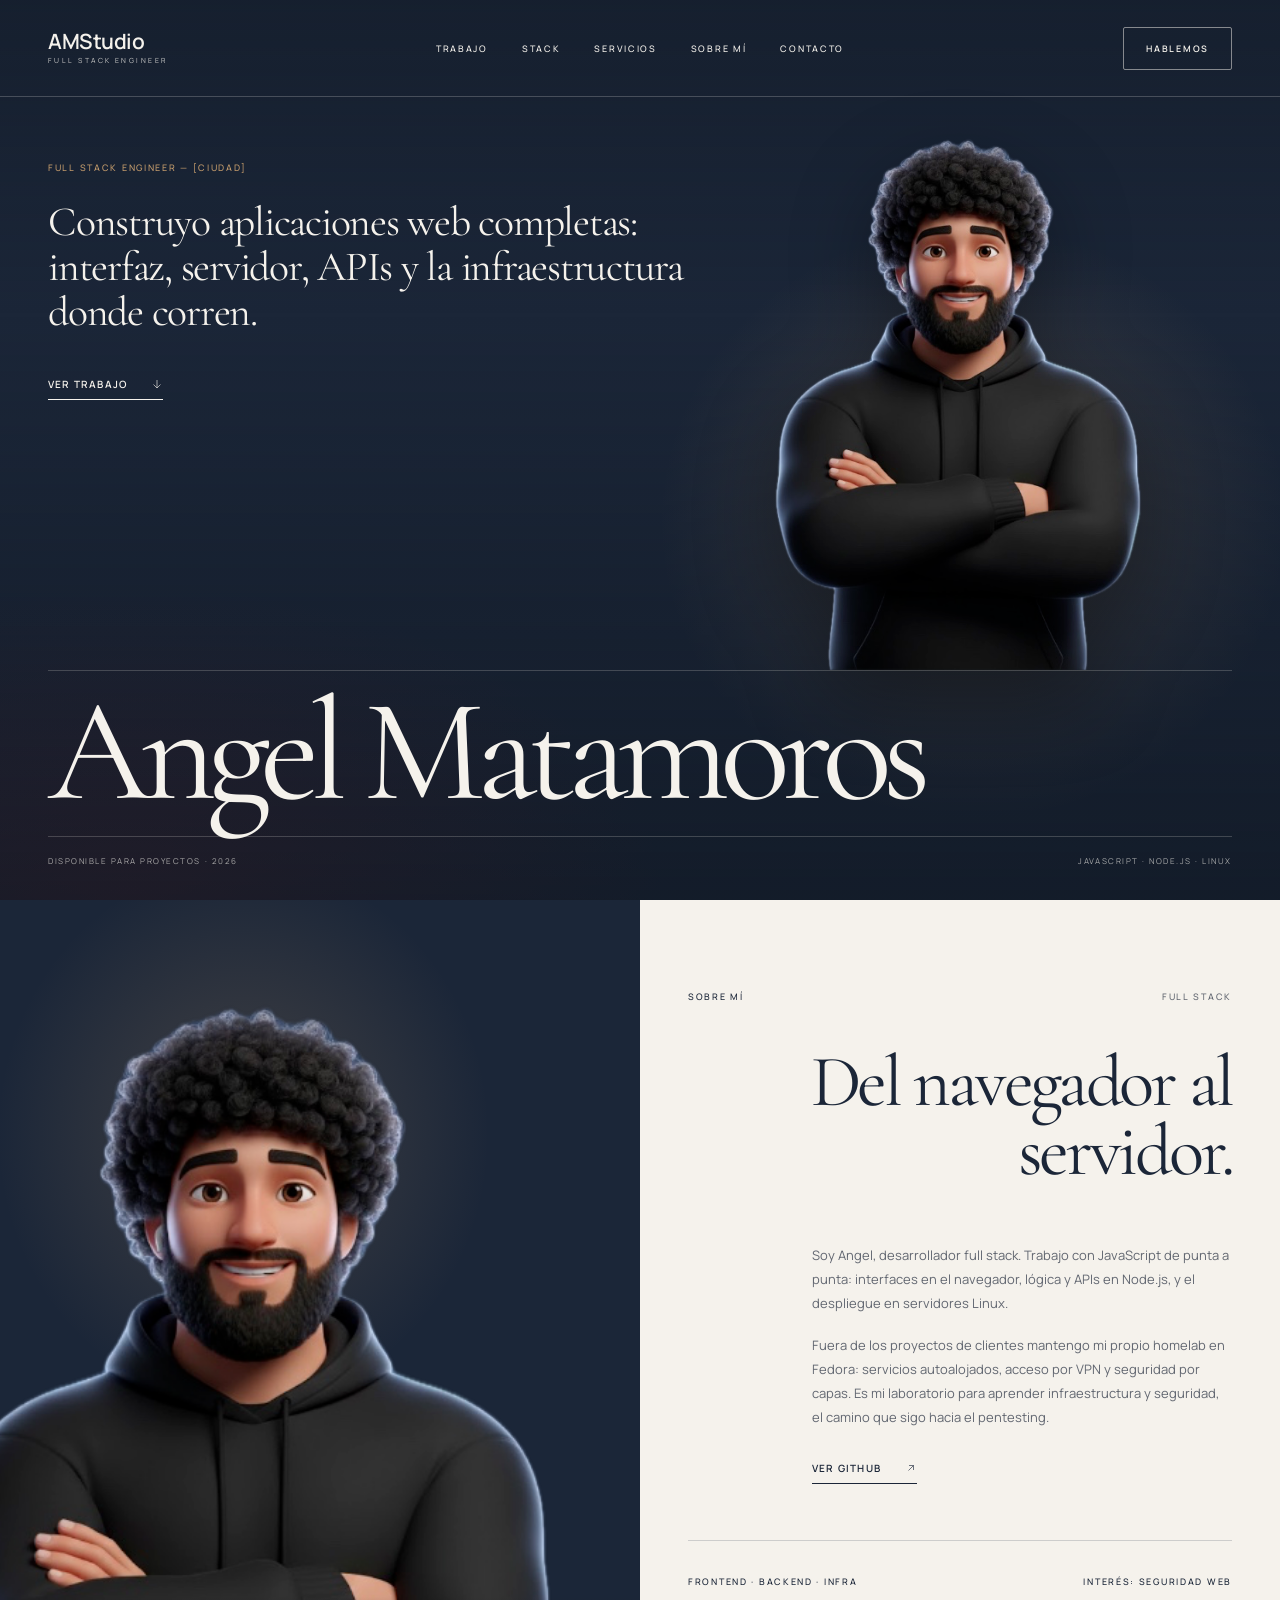
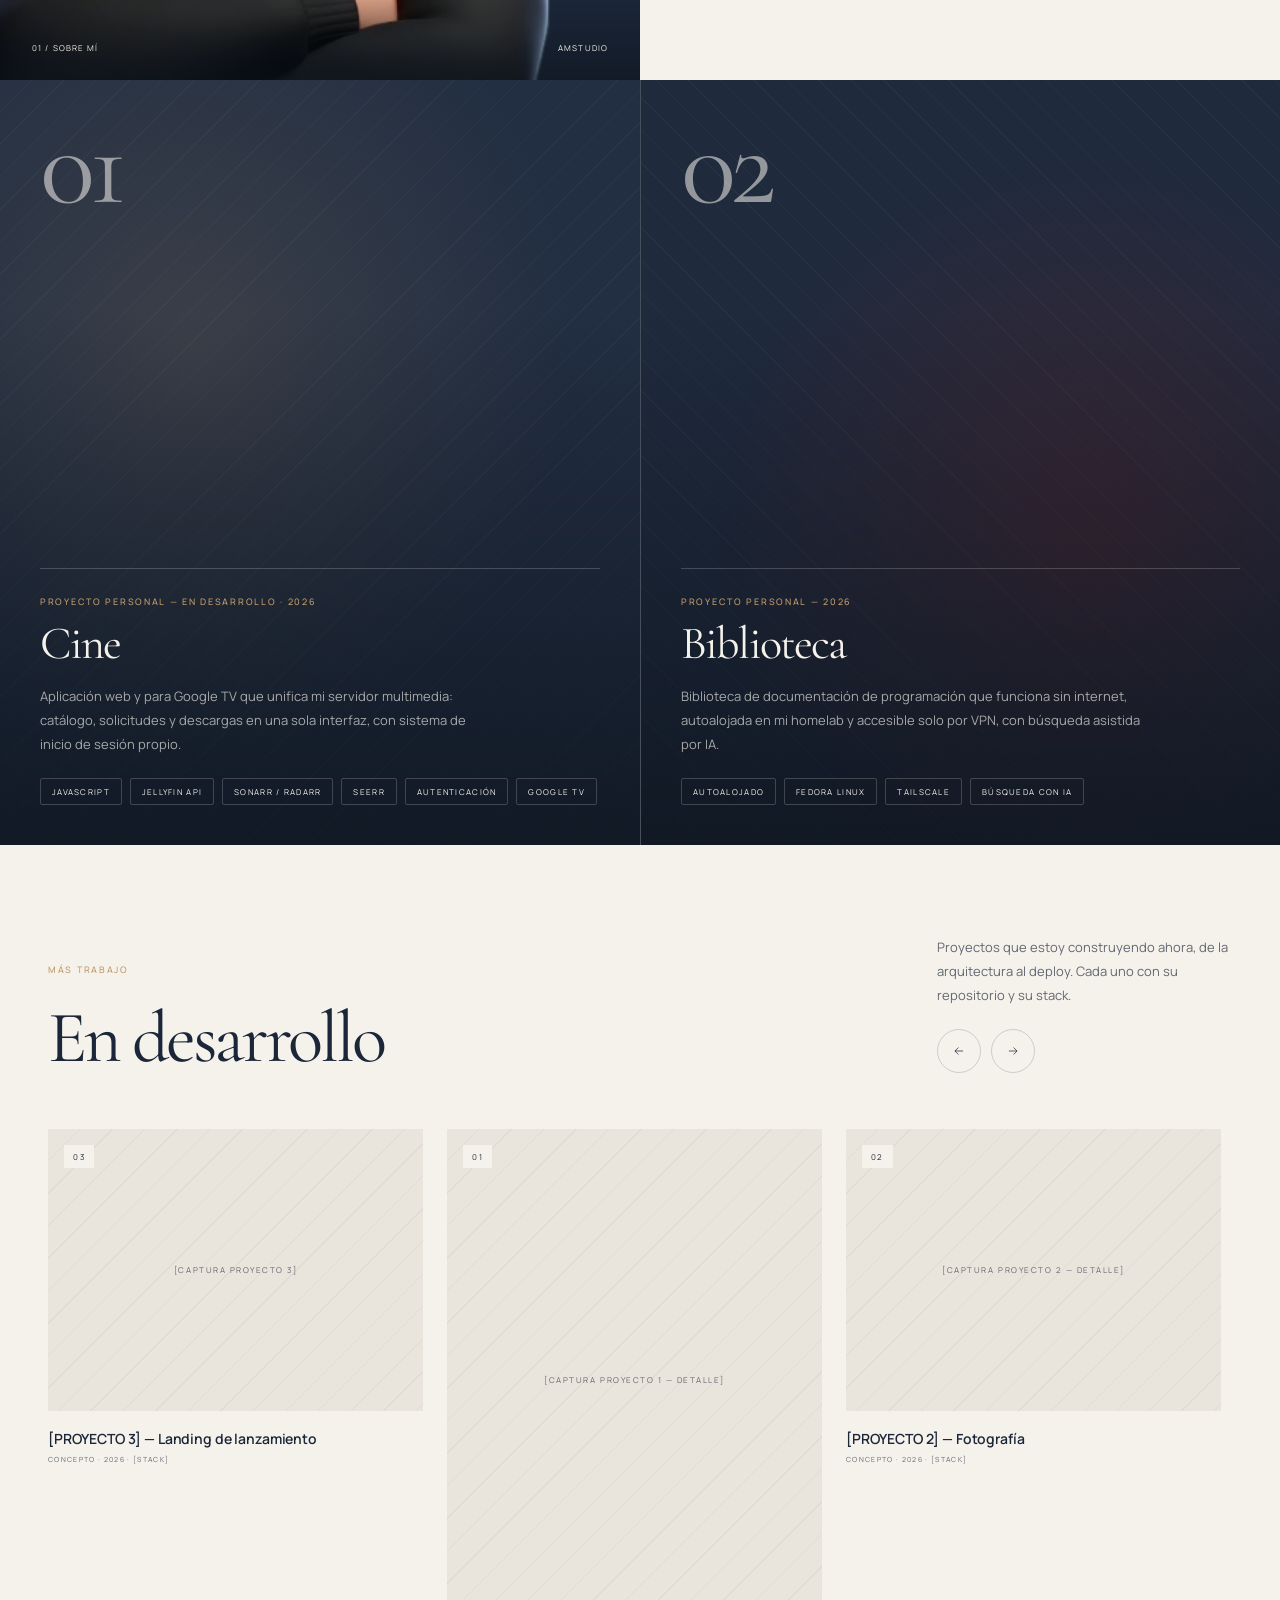
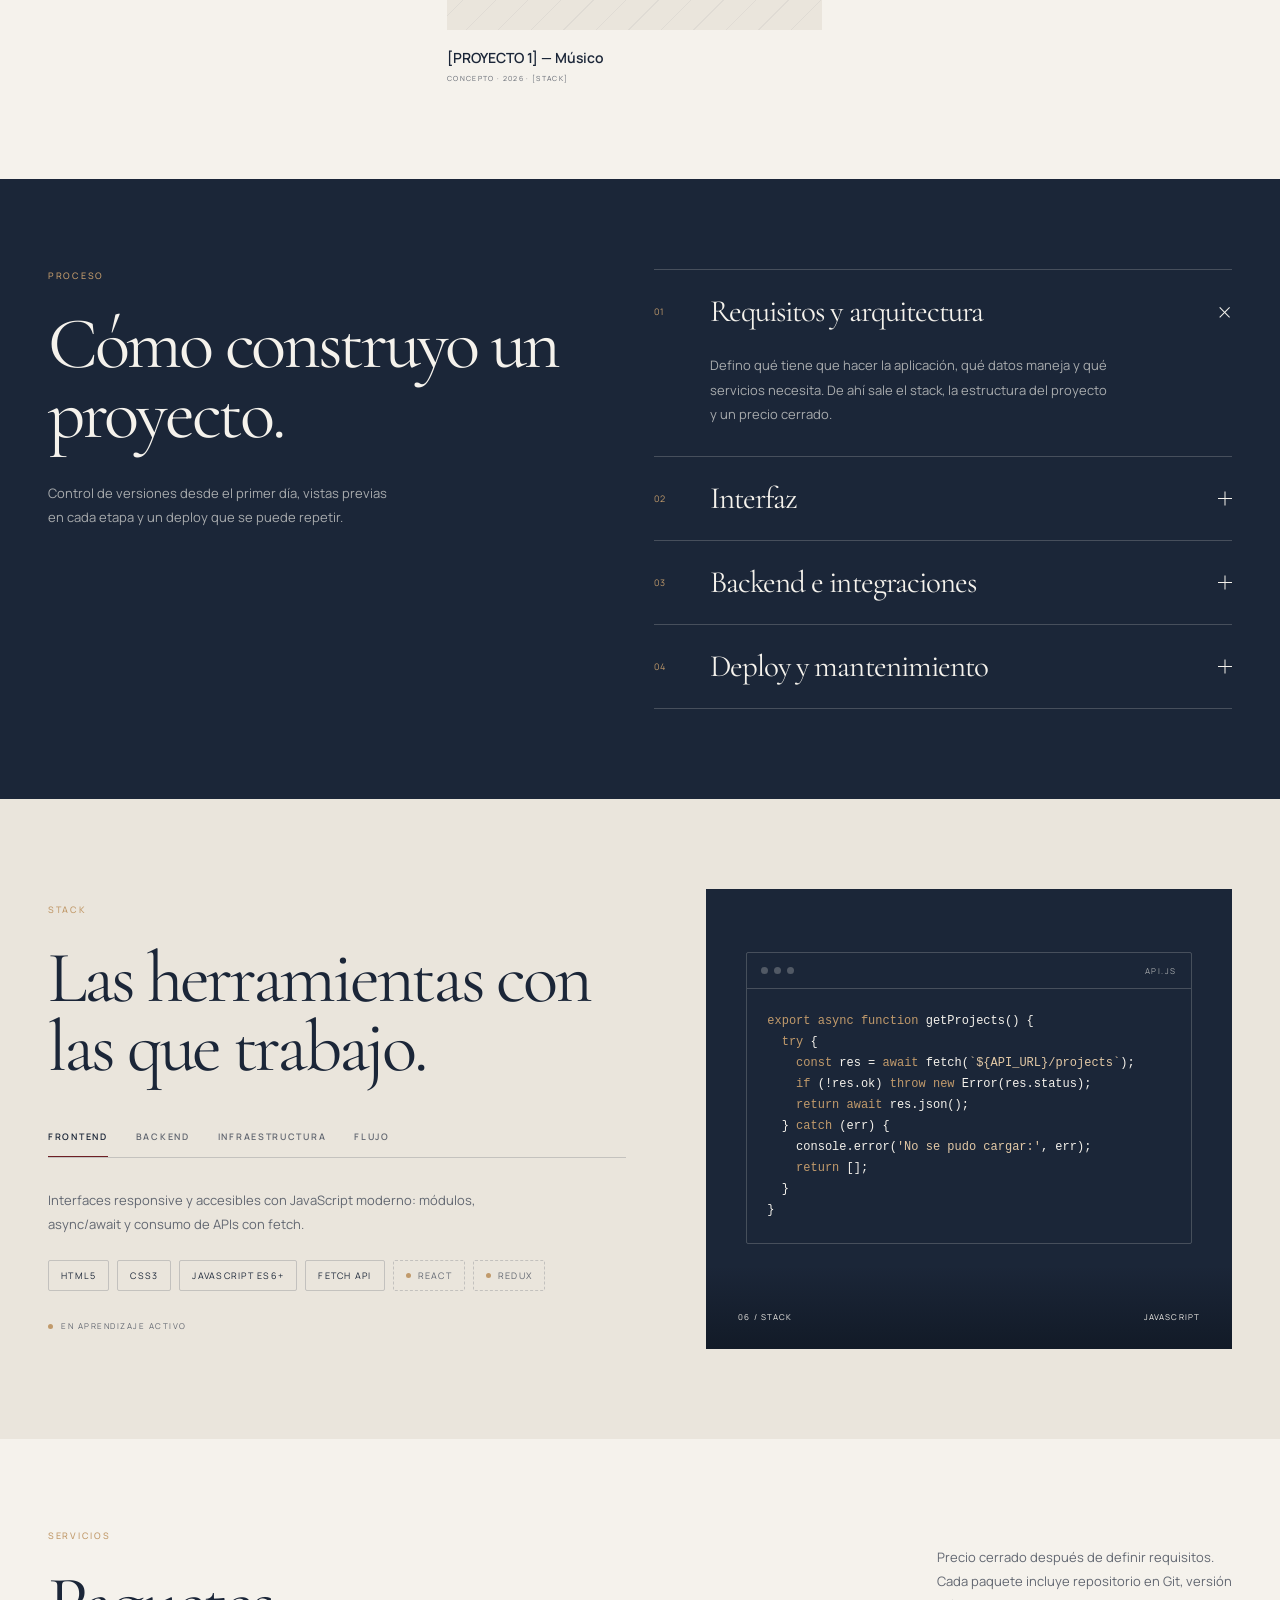
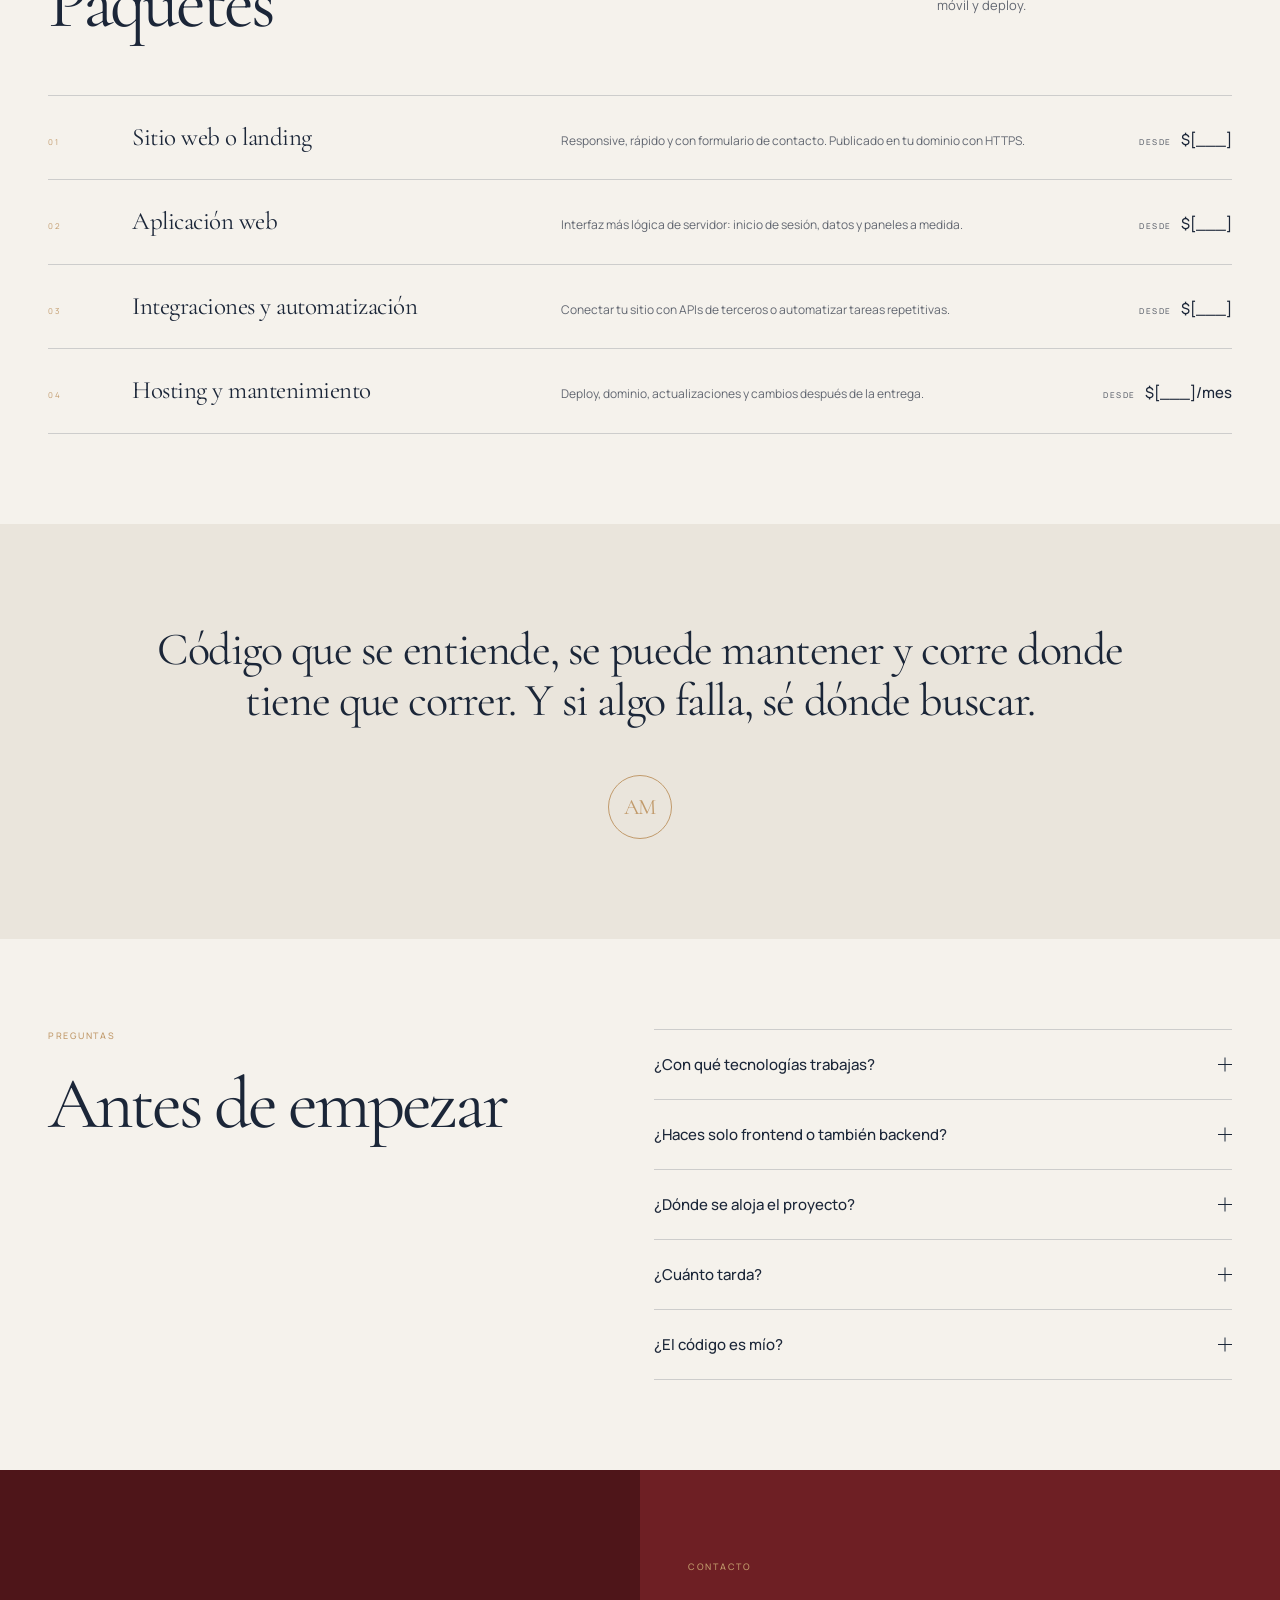
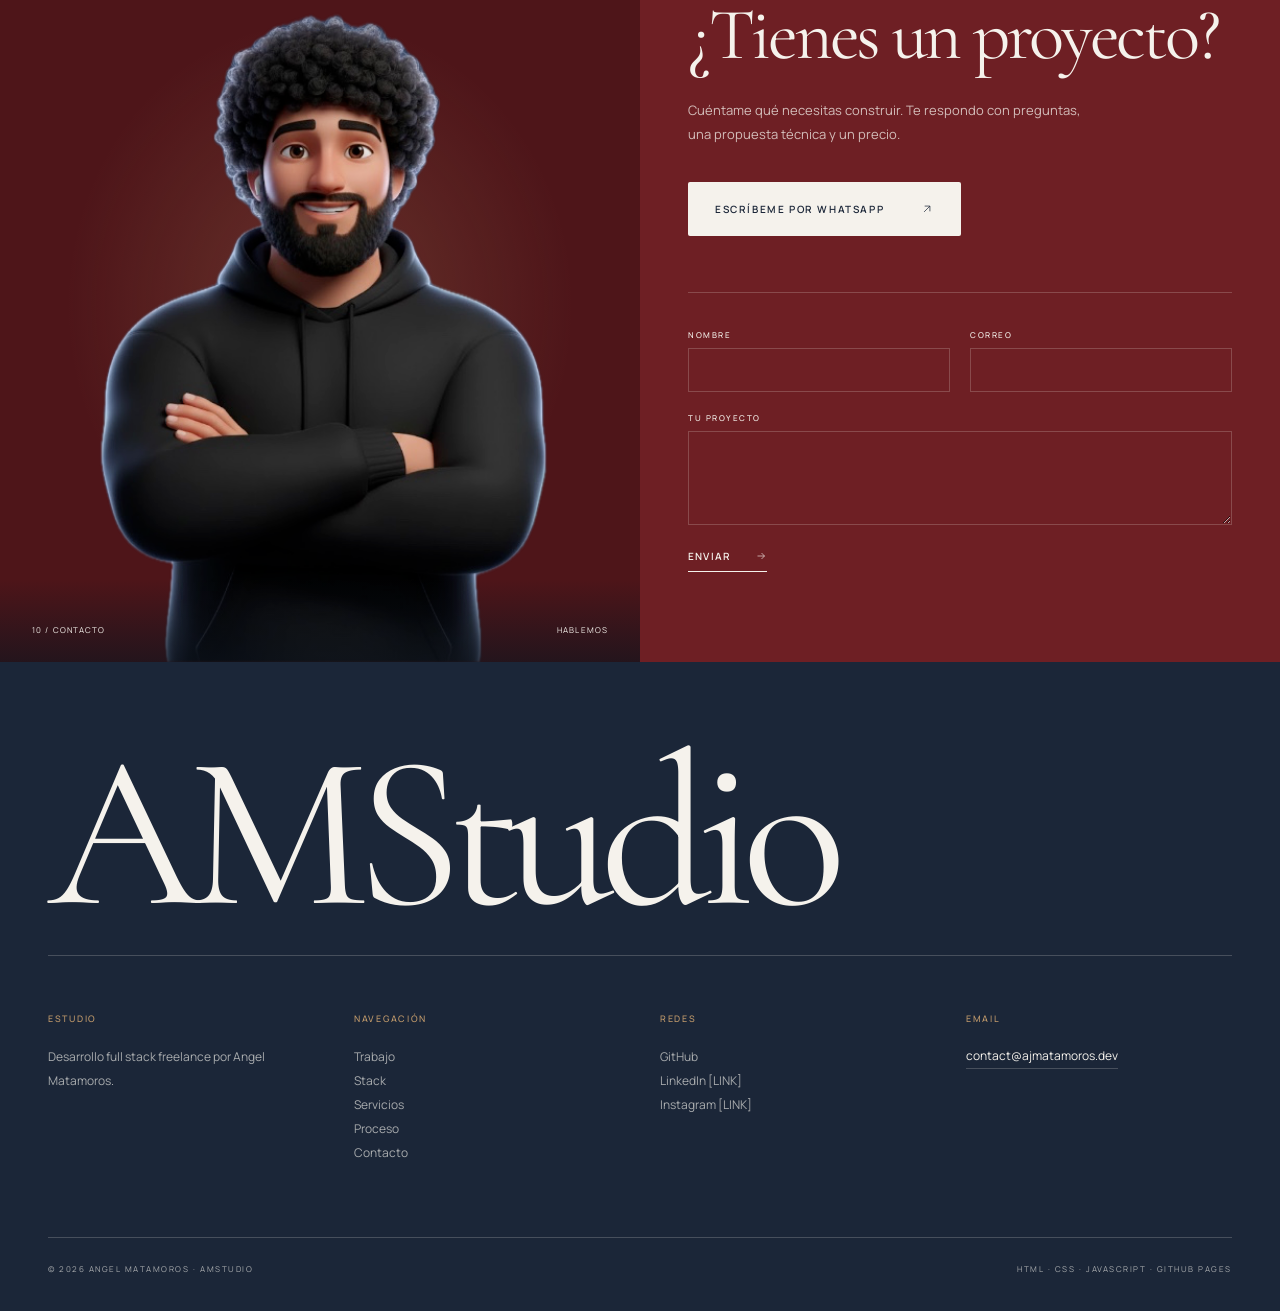
==== commit bcab37fa: "Cine y Biblioteca como proyectos destacados - Paneles descriptivos con stack, sin enlaces a código n" ====
--- a/index.html
+++ b/index.html
@@ -112,35 +112,31 @@
 
     <!-- ============ 3. PROYECTOS DESTACADOS ============ -->
     <section class="featured" id="trabajo" aria-label="Proyectos destacados">
-      <a href="#" class="featured-panel" aria-label="[PROYECTO 1] — músico">
-        <!-- <img src="img/proyecto-musico.jpg" alt="..."> -->
-        <div class="featured-image placeholder-image placeholder-dark" aria-hidden="true"><span>[CAPTURA PROYECTO 1]</span></div>
-        <span class="featured-number">01</span>
+      <article class="featured-panel">
+        <div class="featured-image placeholder-dark" aria-hidden="true"></div>
+        <span class="featured-number" aria-hidden="true">01</span>
         <div class="featured-info">
-          <div>
-            <p class="eyebrow">Concepto — Músico · 2026</p>
-            <h3>[PROYECTO 1]</h3>
-          </div>
-          <span class="round-button round-button-light" aria-hidden="true">
-            <svg width="14" height="14" viewBox="0 0 24 24" fill="none" stroke="currentColor" stroke-width="1.25"><path d="M7 17L17 7M8 7h9v9"/></svg>
-          </span>
-        </div>
-      </a>
-
-      <a href="#" class="featured-panel" aria-label="[PROYECTO 2] — fotografía">
-        <!-- <img src="img/proyecto-fotografia.jpg" alt="..."> -->
-        <div class="featured-image placeholder-image placeholder-dark alt" aria-hidden="true"><span>[CAPTURA PROYECTO 2]</span></div>
-        <span class="featured-number">02</span>
+          <p class="eyebrow">Proyecto personal — En desarrollo · 2026</p>
+          <h3>Cine</h3>
+          <p class="featured-desc">Aplicación web y para Google TV que unifica mi servidor multimedia: catálogo, solicitudes y descargas en una sola interfaz, con sistema de inicio de sesión propio.</p>
+          <ul class="featured-tags">
+            <li>JavaScript</li><li>Jellyfin API</li><li>Sonarr / Radarr</li><li>Seerr</li><li>Autenticación</li><li>Google TV</li>
+          </ul>
+        </div>
+      </article>
+
+      <article class="featured-panel">
+        <div class="featured-image placeholder-dark alt" aria-hidden="true"></div>
+        <span class="featured-number" aria-hidden="true">02</span>
         <div class="featured-info">
-          <div>
-            <p class="eyebrow">Concepto — Fotografía · 2026</p>
-            <h3>[PROYECTO 2]</h3>
-          </div>
-          <span class="round-button round-button-light" aria-hidden="true">
-            <svg width="14" height="14" viewBox="0 0 24 24" fill="none" stroke="currentColor" stroke-width="1.25"><path d="M7 17L17 7M8 7h9v9"/></svg>
-          </span>
-        </div>
-      </a>
+          <p class="eyebrow">Proyecto personal — 2026</p>
+          <h3>Biblioteca</h3>
+          <p class="featured-desc">Biblioteca de documentación de programación que funciona sin internet, autoalojada en mi homelab y accesible solo por VPN, con búsqueda asistida por IA.</p>
+          <ul class="featured-tags">
+            <li>Autoalojado</li><li>Fedora Linux</li><li>Tailscale</li><li>Búsqueda con IA</li>
+          </ul>
+        </div>
+      </article>
     </section>
 
     <!-- ============ 4. MÁS TRABAJO (CARRUSEL) ============ -->
--- a/styles.css
+++ b/styles.css
@@ -132,12 +132,15 @@
 .featured-panel + .featured-panel{border-left:1px solid var(--on-dark-line)}
 .featured-image,.featured-panel img{position:absolute;inset:0;width:100%;height:100%;object-fit:cover;transition:transform .7s ease}
 .featured-panel:hover .featured-image,.featured-panel:hover img{transform:scale(1.035)}
-.featured-panel::after{content:"";position:absolute;inset:0;background:linear-gradient(transparent 45%,rgba(13,20,30,.7));pointer-events:none}
+.featured-panel::after{content:"";position:absolute;inset:0;background:linear-gradient(transparent 30%,rgba(13,20,30,.8));pointer-events:none}
 .featured-number{position:absolute;top:40px;left:40px;z-index:2;font-family:var(--display-font);font-size:clamp(80px,9vw,150px);line-height:.8;letter-spacing:-.05em;opacity:.55}
-.featured-info{position:absolute;left:40px;right:40px;bottom:36px;z-index:2;display:flex;justify-content:space-between;align-items:flex-end;gap:24px;padding-top:24px;border-top:1px solid var(--on-dark-line)}
-.featured-info .eyebrow{color:var(--camel);margin-bottom:10px}
-.featured-info h3{font-family:var(--display-font);font-size:clamp(30px,2.6vw,44px);font-weight:400;letter-spacing:-.03em;line-height:1}
-.featured-panel:hover .round-button-light{background:var(--chalk);color:var(--navy);border-color:var(--chalk)}
+.featured-info{position:absolute;left:40px;right:40px;bottom:40px;z-index:2;padding-top:26px;border-top:1px solid var(--on-dark-line)}
+.featured-info .eyebrow{color:var(--camel);margin-bottom:12px}
+.featured-info h3{font-family:var(--display-font);font-size:clamp(40px,3.6vw,64px);font-weight:400;letter-spacing:-.04em;line-height:.95;margin-bottom:18px}
+.featured-desc{max-width:460px;font-size:13px;color:var(--on-dark-soft);margin-bottom:22px}
+.featured-tags{display:flex;flex-wrap:wrap;gap:8px}
+.featured-tags li{padding:7px 11px;border:1px solid var(--on-dark-line);border-radius:2px;font-size:8px;letter-spacing:.16em;text-transform:uppercase;color:var(--chalk);transition:border-color .2s}
+.featured-panel:hover .featured-tags li{border-color:rgba(193,154,107,.5)}
 
 /* ---------- 4. Carrusel ---------- */
 .carousel-controls{display:flex;gap:10px}
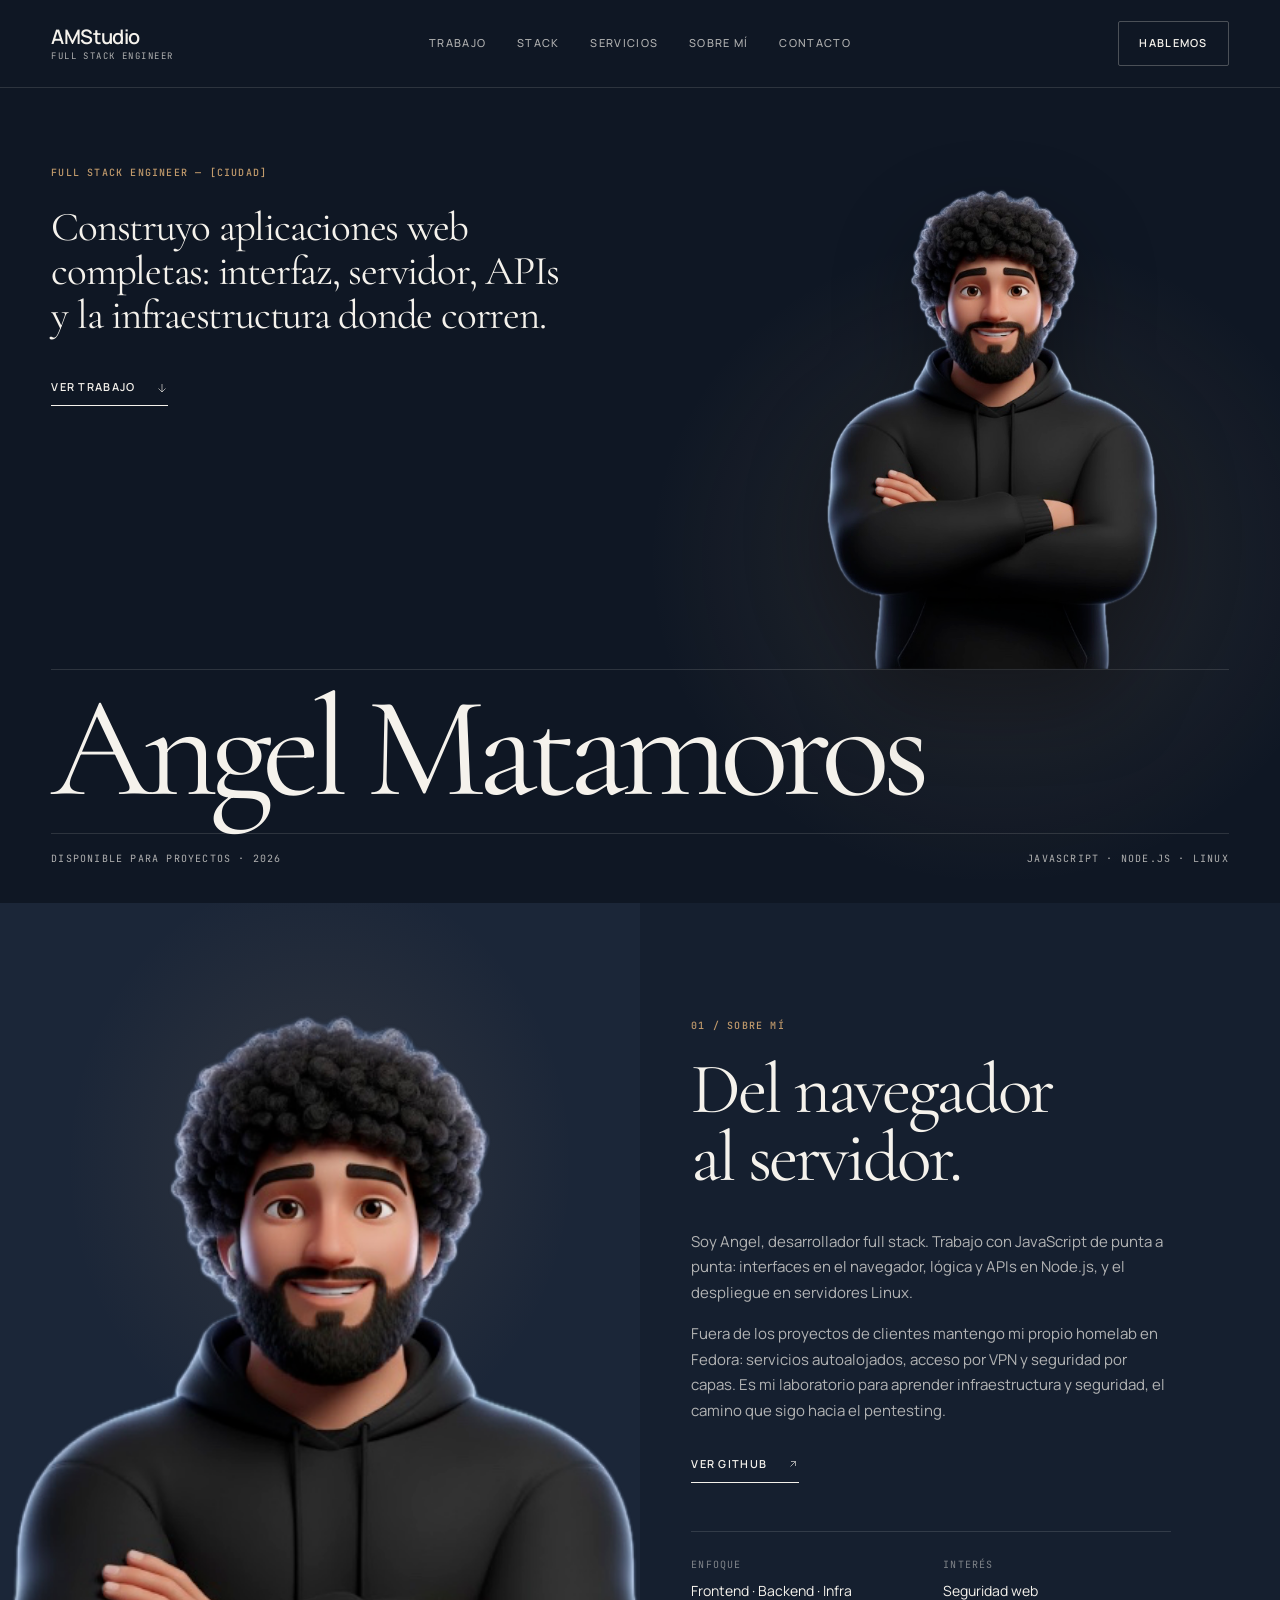
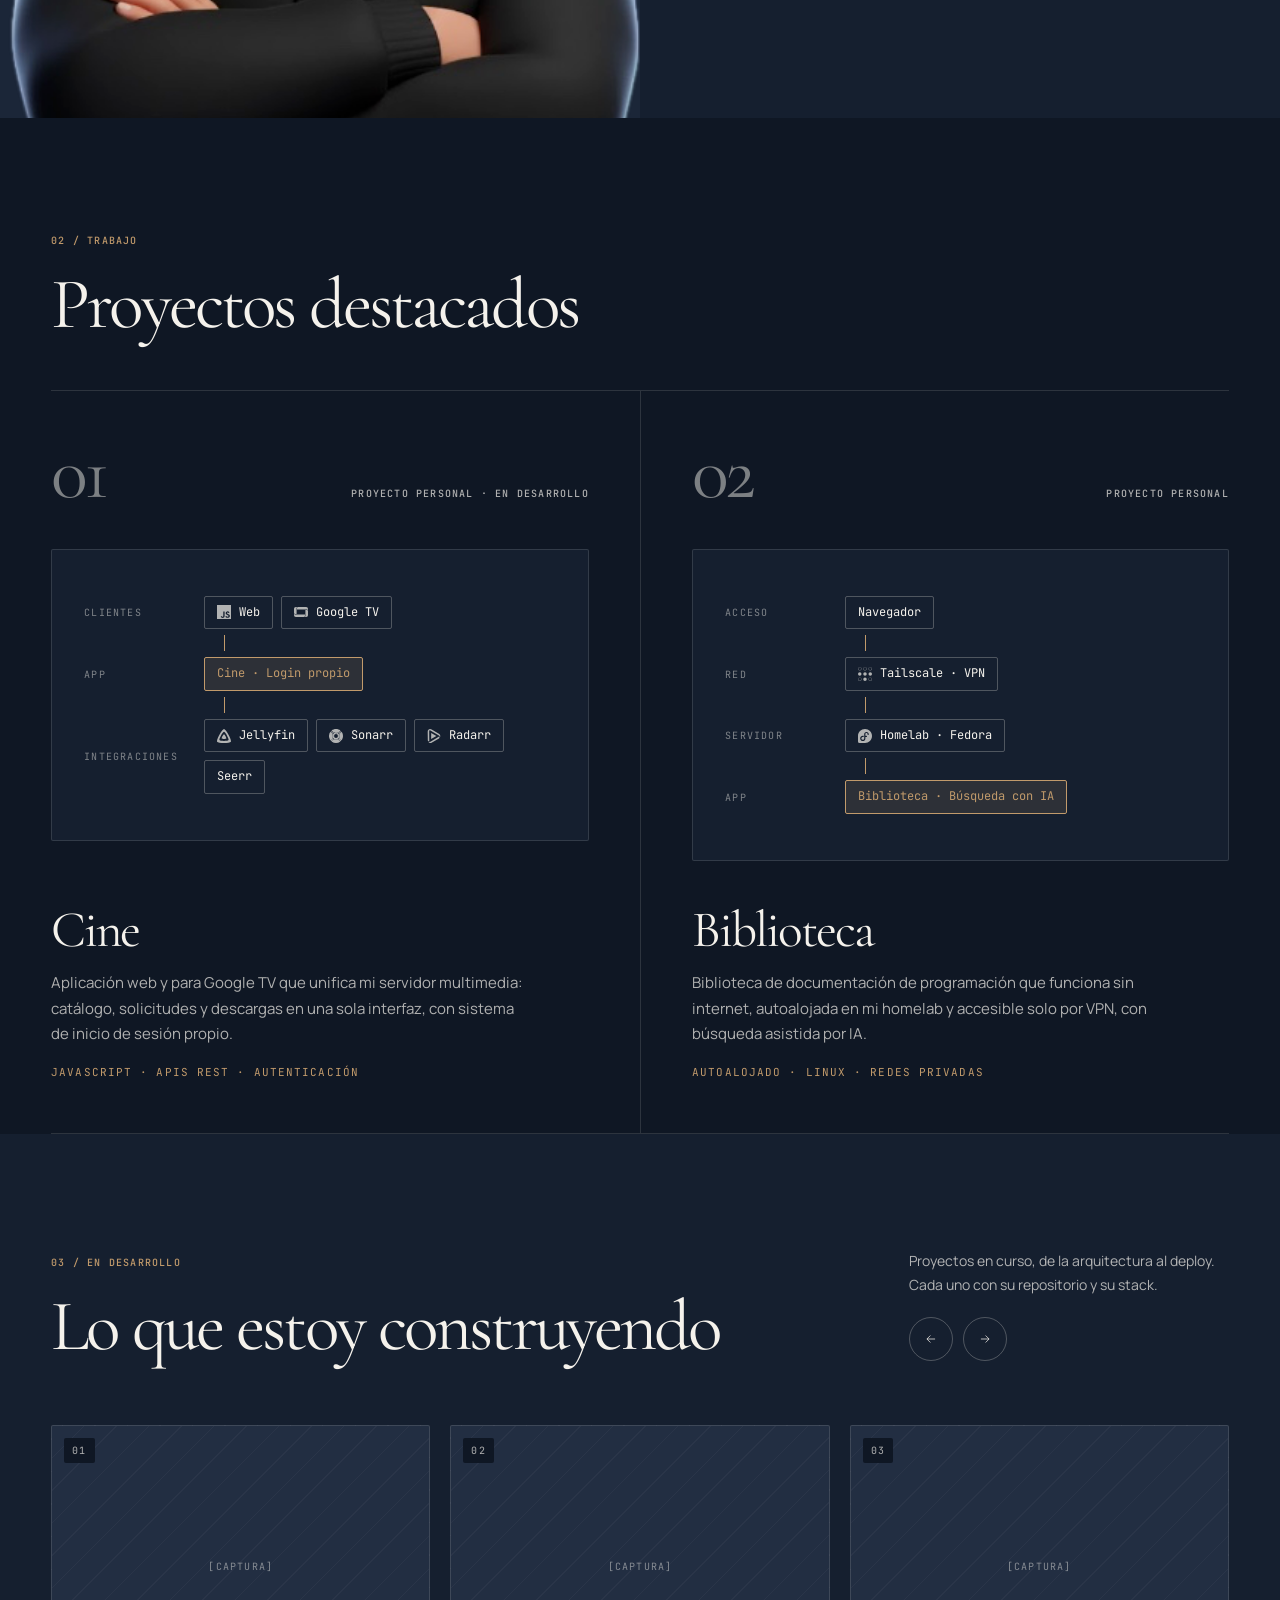
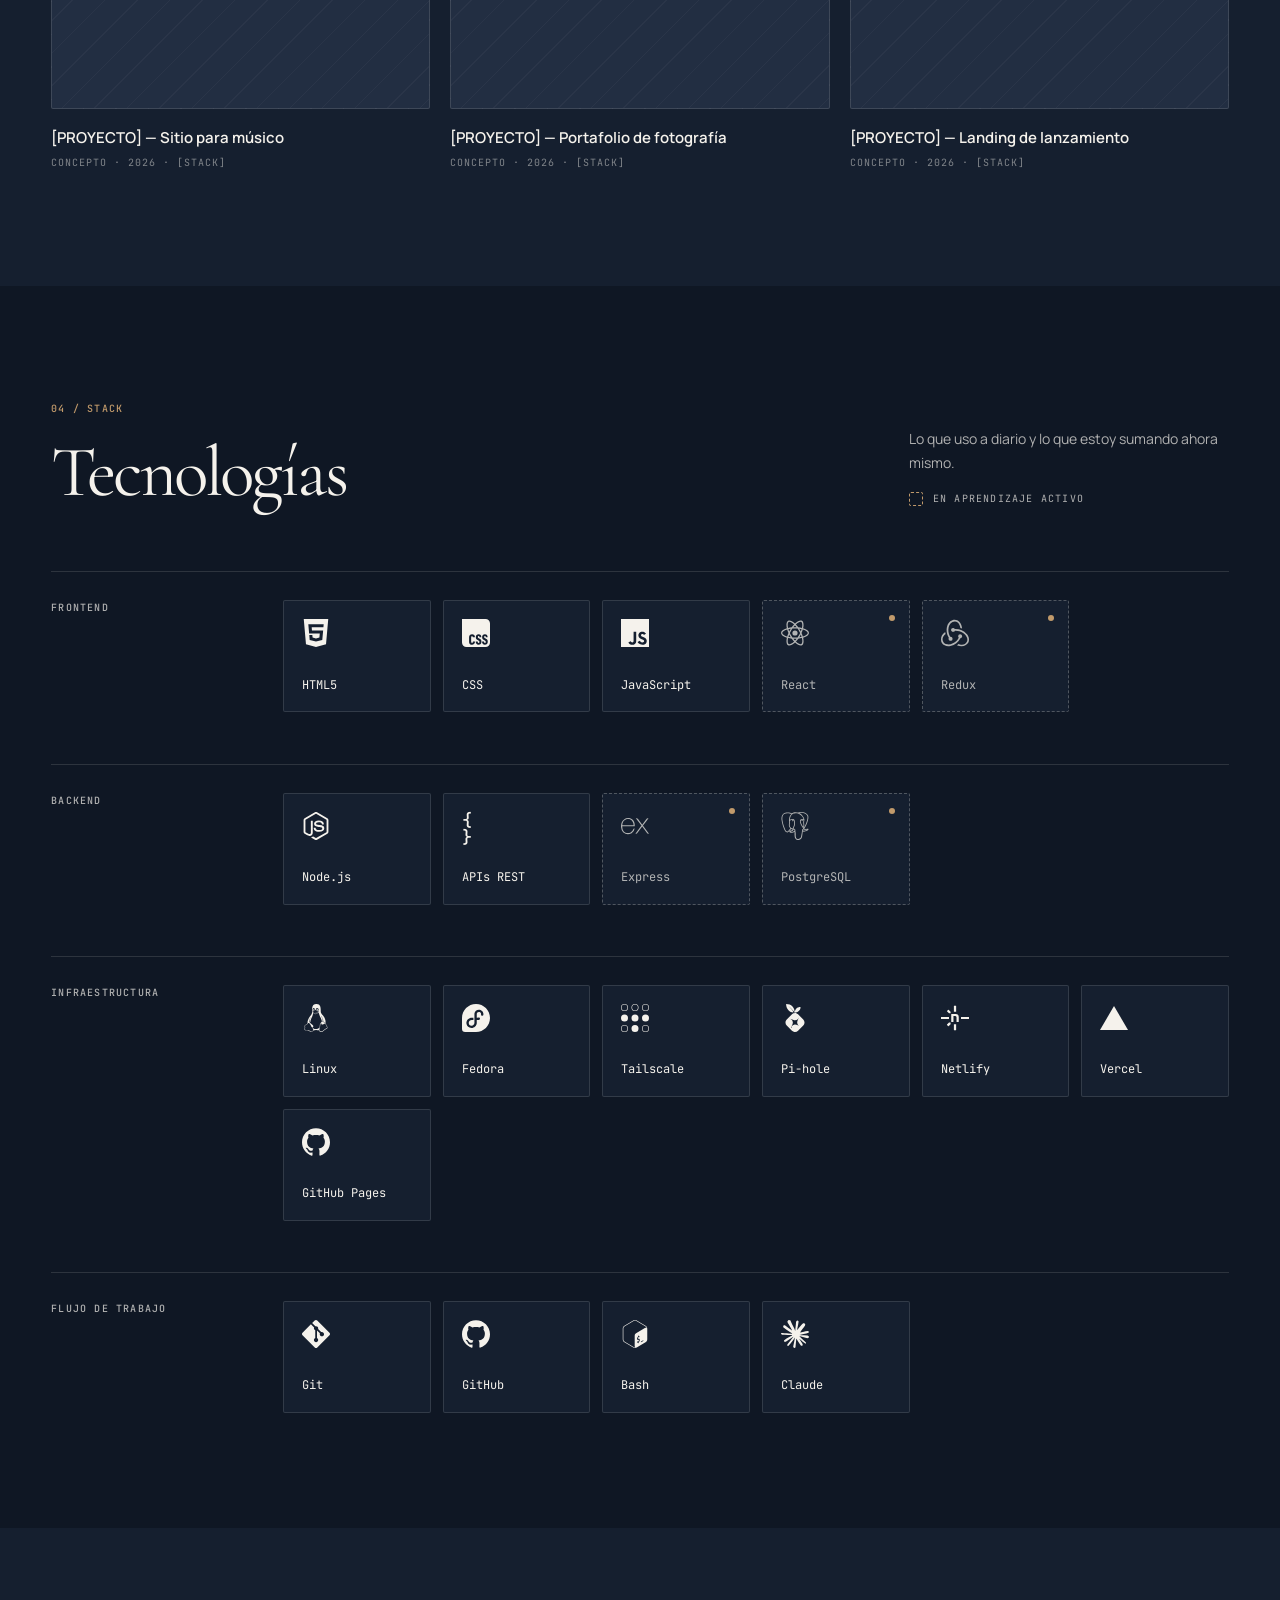
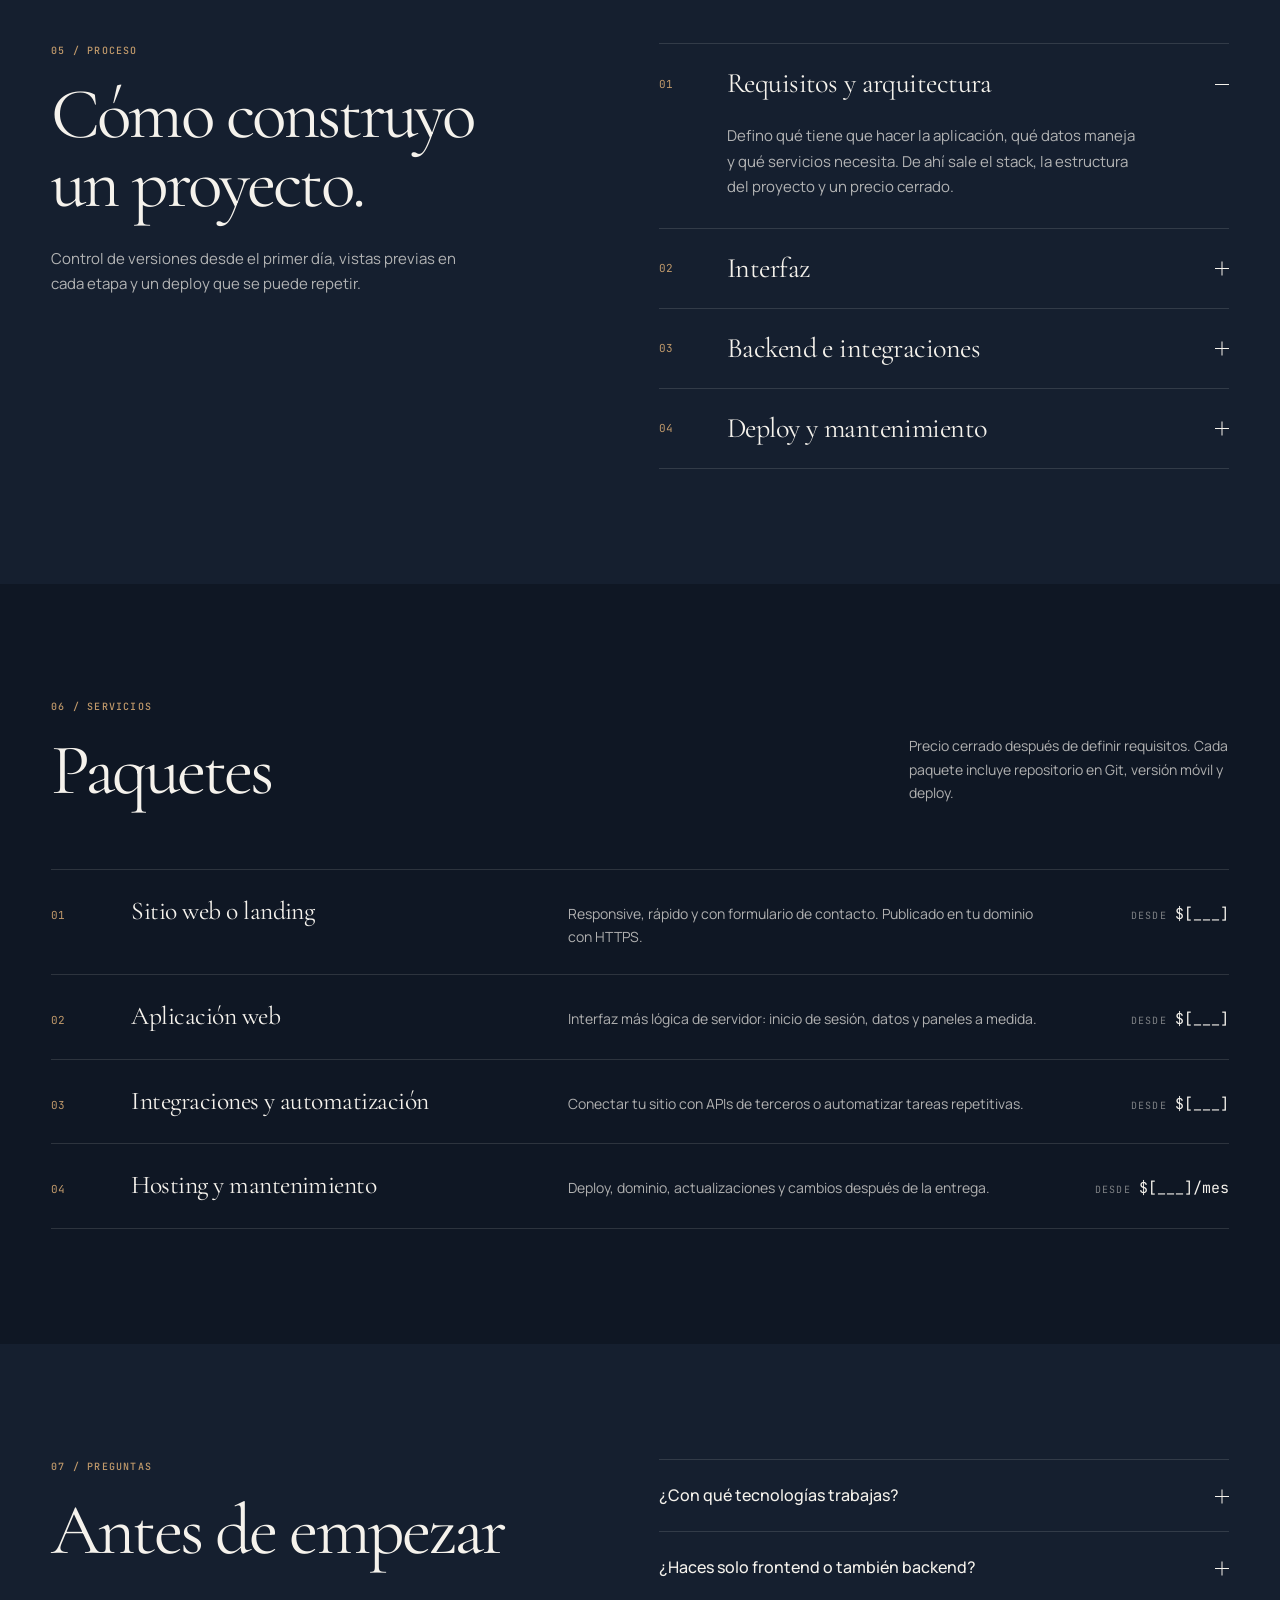
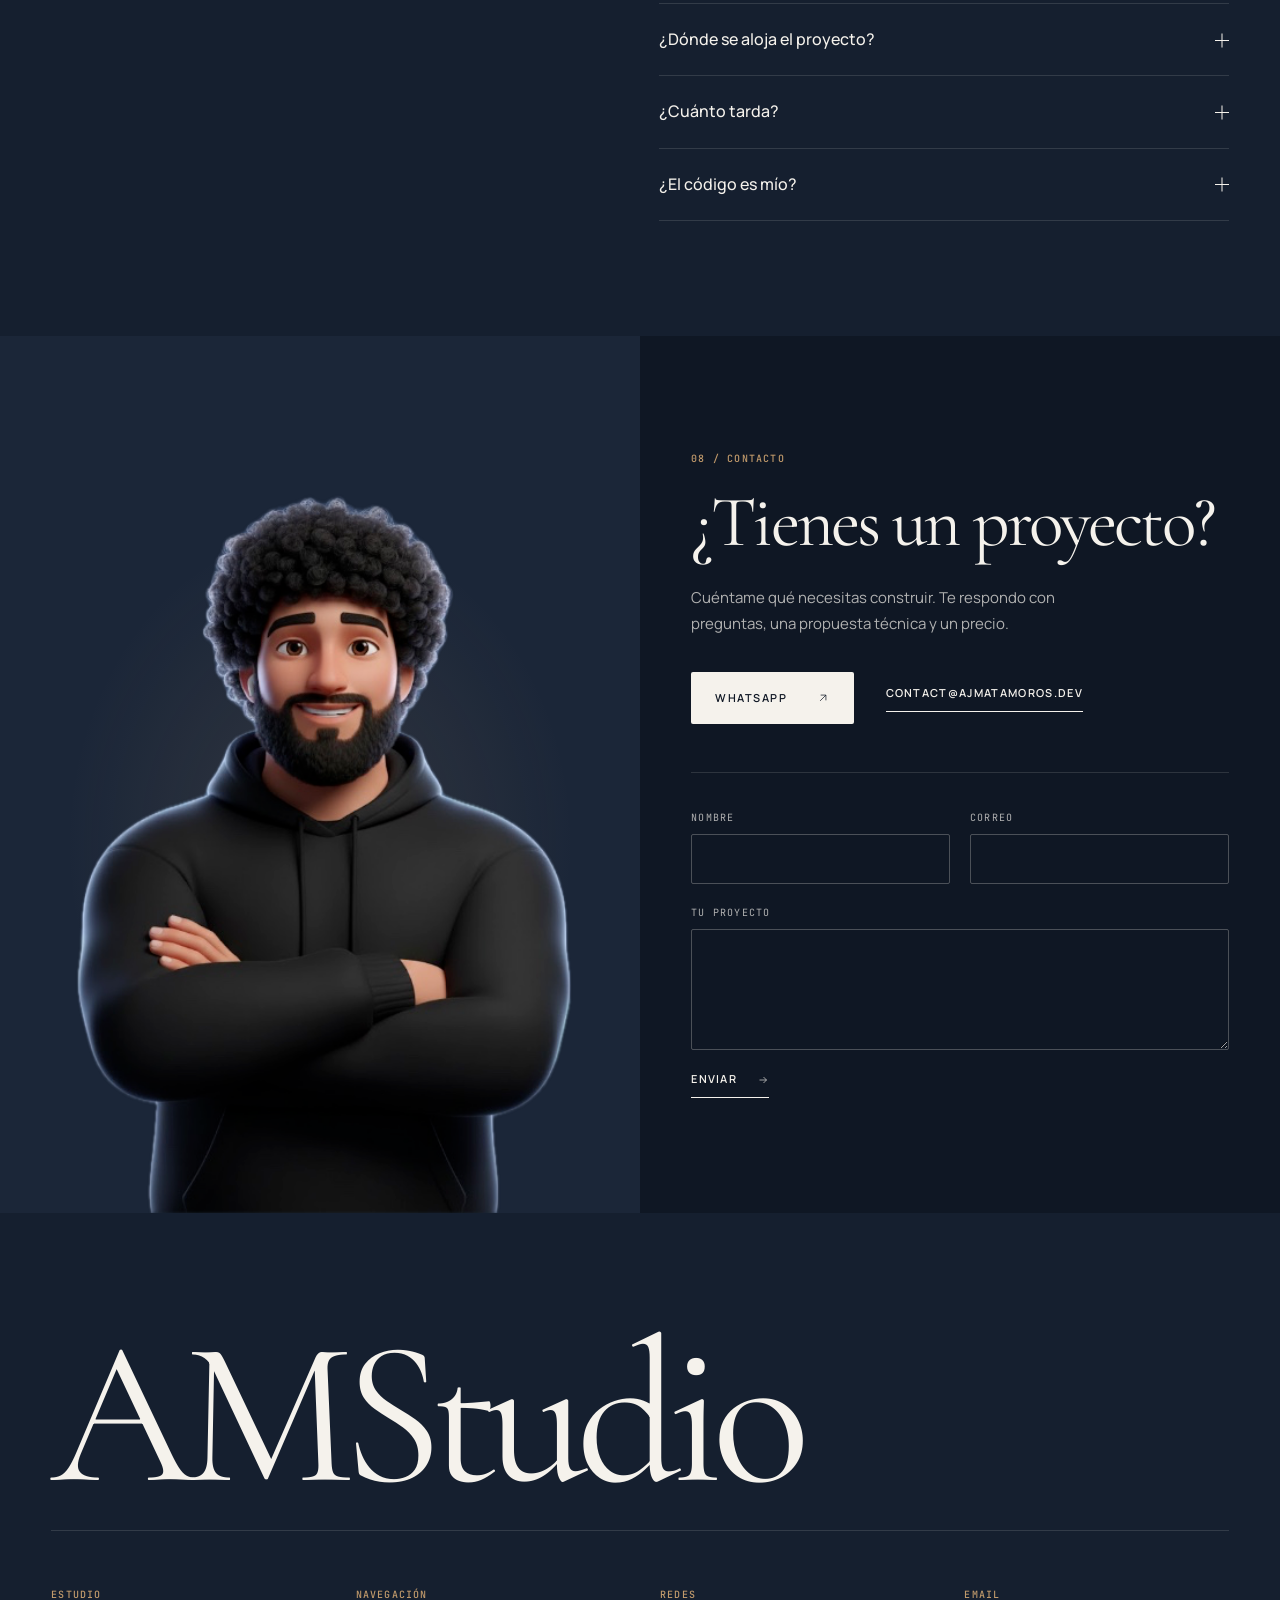
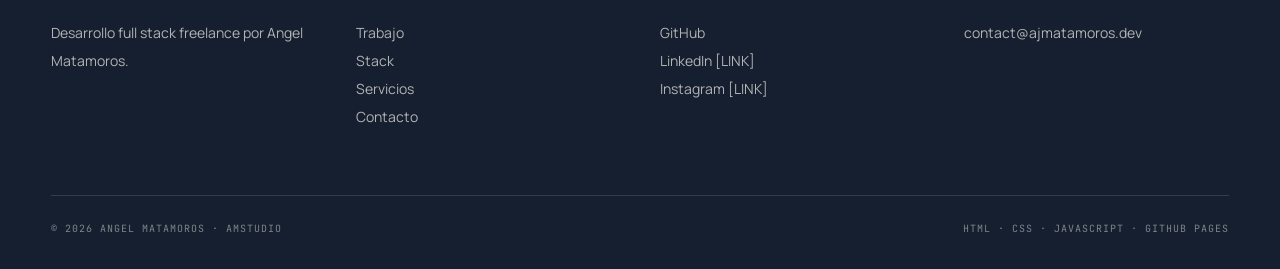
==== commit 016d2a05: "Perfil técnico, una sola paleta y CSS reescrito - Paleta única: navy + crema con camel como único ac" ====
--- a/index.html
+++ b/index.html
@@ -15,17 +15,19 @@
   <meta property="og:image" content="https://ajmatamoros.dev/img/og-image.png">
   <meta property="og:locale" content="es_US">
   <meta name="twitter:card" content="summary_large_image">
-  <meta name="theme-color" content="#1B2638">
+  <meta name="theme-color" content="#0F1724">
 
   <link rel="preconnect" href="https://fonts.googleapis.com">
   <link rel="preconnect" href="https://fonts.gstatic.com" crossorigin>
-  <link href="https://fonts.googleapis.com/css2?family=Cormorant+Garamond:wght@400;500&family=Manrope:wght@400;500;600&display=swap" rel="stylesheet">
+  <link href="https://fonts.googleapis.com/css2?family=Cormorant+Garamond:wght@400;500&family=JetBrains+Mono:wght@400;500&family=Manrope:wght@400;500;600&display=swap" rel="stylesheet">
   <link rel="stylesheet" href="styles.css">
 </head>
 <body>
 
-  <!-- ============ HEADER ============ -->
-  <header class="site-header" id="top">
+  <a href="#contenido" class="skip-link">Saltar al contenido</a>
+
+  <!-- ================= HEADER ================= -->
+  <header class="site-header">
     <a href="#top" class="wordmark" aria-label="AMStudio, inicio">
       <span class="wordmark-name">AMStudio</span>
       <span class="wordmark-sub">Full stack engineer</span>
@@ -41,14 +43,14 @@
 
     <a href="#contacto" class="header-cta">Hablemos</a>
 
-    <button class="menu-toggle" id="menu-toggle" aria-label="Abrir menú" aria-expanded="false" aria-controls="mobile-menu">
-      <svg width="22" height="22" viewBox="0 0 24 24" fill="none" stroke="currentColor" stroke-width="1.25"><path d="M3 8h18M3 16h18"/></svg>
+    <button class="menu-toggle" id="menu-toggle" type="button" aria-label="Abrir menú" aria-expanded="false" aria-controls="mobile-menu">
+      <svg width="22" height="22" viewBox="0 0 24 24" fill="none" stroke="currentColor" stroke-width="1.25" aria-hidden="true"><path d="M3 8h18M3 16h18"/></svg>
     </button>
   </header>
 
   <div class="mobile-menu" id="mobile-menu" hidden>
-    <button class="menu-close round-button" id="menu-close" aria-label="Cerrar menú">
-      <svg width="16" height="16" viewBox="0 0 24 24" fill="none" stroke="currentColor" stroke-width="1.25"><path d="M5 5l14 14M19 5L5 19"/></svg>
+    <button class="round-button menu-close" id="menu-close" type="button" aria-label="Cerrar menú">
+      <svg width="16" height="16" viewBox="0 0 24 24" fill="none" stroke="currentColor" stroke-width="1.25" aria-hidden="true"><path d="M5 5l14 14M19 5L5 19"/></svg>
     </button>
     <nav aria-label="Móvil">
       <a href="#trabajo">Trabajo</a>
@@ -59,22 +61,22 @@
     </nav>
   </div>
 
-  <main>
-
-    <!-- ============ 1. HERO ============ -->
-    <section class="hero">
-      <div class="hero-image hero-backdrop" aria-hidden="true"></div>
-
-      <div class="hero-top">
-        <p class="eyebrow">Full stack engineer — [CIUDAD]</p>
-        <p class="hero-statement">Construyo aplicaciones web completas: interfaz, servidor, APIs y la infraestructura donde corren.</p>
-        <a href="#trabajo" class="text-link text-link-light">Ver trabajo
-          <svg width="12" height="12" viewBox="0 0 24 24" fill="none" stroke="currentColor" stroke-width="1.25"><path d="M12 4v16M5 13l7 7 7-7"/></svg>
-        </a>
+  <main id="contenido">
+
+    <!-- ================= HERO ================= -->
+    <section class="hero" id="top">
+      <div class="hero-main">
+        <div class="hero-copy">
+          <p class="label label-accent">Full stack engineer — [CIUDAD]</p>
+          <p class="hero-statement">Construyo aplicaciones web completas: interfaz, servidor, APIs y la infraestructura donde corren.</p>
+          <a href="#trabajo" class="text-link">Ver trabajo
+            <svg width="12" height="12" viewBox="0 0 24 24" fill="none" stroke="currentColor" stroke-width="1.25" aria-hidden="true"><path d="M12 4v16M5 13l7 7 7-7"/></svg>
+          </a>
+        </div>
+        <img class="hero-avatar" src="img/angel.png" alt="Avatar de Angel Matamoros con los brazos cruzados" width="454" height="652" fetchpriority="high">
       </div>
 
       <div class="hero-bottom">
-        <img class="hero-avatar" src="img/angel.png" alt="Angel Matamoros, con los brazos cruzados" width="454" height="652" fetchpriority="high">
         <h1 class="hero-name">Angel Matamoros</h1>
         <div class="hero-caption">
           <span>Disponible para proyectos · 2026</span>
@@ -83,171 +85,260 @@
       </div>
     </section>
 
-    <!-- ============ 2. SOBRE MÍ ============ -->
+    <!-- ================= SOBRE MÍ ================= -->
     <section class="about" id="sobre-mi">
       <figure class="about-figure">
-        <img src="img/angel.png" alt="" loading="lazy">
-        <figcaption class="image-caption"><span>01 / Sobre mí</span><span>AMStudio</span></figcaption>
+        <img src="img/angel.png" alt="" width="454" height="652" loading="lazy">
       </figure>
 
-      <div class="about-body section-pad">
-        <div class="section-topline">
-          <p class="eyebrow">Sobre mí</p>
-          <p class="eyebrow eyebrow-muted">Full stack</p>
-        </div>
-        <h2 class="about-title">Del navegador al servidor.</h2>
+      <div class="about-body section">
+        <p class="label label-accent">01 / Sobre mí</p>
+        <h2>Del navegador al servidor.</h2>
         <div class="about-text">
           <p>Soy Angel, desarrollador full stack. Trabajo con JavaScript de punta a punta: interfaces en el navegador, lógica y APIs en Node.js, y el despliegue en servidores Linux.</p>
           <p>Fuera de los proyectos de clientes mantengo mi propio homelab en Fedora: servicios autoalojados, acceso por VPN y seguridad por capas. Es mi laboratorio para aprender infraestructura y seguridad, el camino que sigo hacia el pentesting.</p>
           <a href="https://github.com/notxngel" class="text-link" target="_blank" rel="noopener">Ver GitHub
-            <svg width="12" height="12" viewBox="0 0 24 24" fill="none" stroke="currentColor" stroke-width="1.25"><path d="M7 17L17 7M8 7h9v9"/></svg>
-          </a>
-        </div>
-        <div class="section-bottomline">
-          <p class="eyebrow">Frontend · Backend · Infra</p>
-          <p class="eyebrow">Interés: seguridad web</p>
-        </div>
-      </div>
-    </section>
-
-    <!-- ============ 3. PROYECTOS DESTACADOS ============ -->
-    <section class="featured" id="trabajo" aria-label="Proyectos destacados">
-      <article class="featured-panel">
-        <div class="featured-image placeholder-dark" aria-hidden="true"></div>
-        <span class="featured-number" aria-hidden="true">01</span>
-        <div class="featured-info">
-          <p class="eyebrow">Proyecto personal — En desarrollo · 2026</p>
-          <h3>Cine</h3>
-          <p class="featured-desc">Aplicación web y para Google TV que unifica mi servidor multimedia: catálogo, solicitudes y descargas en una sola interfaz, con sistema de inicio de sesión propio.</p>
-          <ul class="featured-tags">
-            <li>JavaScript</li><li>Jellyfin API</li><li>Sonarr / Radarr</li><li>Seerr</li><li>Autenticación</li><li>Google TV</li>
-          </ul>
-        </div>
-      </article>
-
-      <article class="featured-panel">
-        <div class="featured-image placeholder-dark alt" aria-hidden="true"></div>
-        <span class="featured-number" aria-hidden="true">02</span>
-        <div class="featured-info">
-          <p class="eyebrow">Proyecto personal — 2026</p>
-          <h3>Biblioteca</h3>
-          <p class="featured-desc">Biblioteca de documentación de programación que funciona sin internet, autoalojada en mi homelab y accesible solo por VPN, con búsqueda asistida por IA.</p>
-          <ul class="featured-tags">
-            <li>Autoalojado</li><li>Fedora Linux</li><li>Tailscale</li><li>Búsqueda con IA</li>
-          </ul>
-        </div>
-      </article>
-    </section>
-
-    <!-- ============ 4. MÁS TRABAJO (CARRUSEL) ============ -->
-    <section class="more-work section-pad" aria-labelledby="more-work-title">
+            <svg width="12" height="12" viewBox="0 0 24 24" fill="none" stroke="currentColor" stroke-width="1.25" aria-hidden="true"><path d="M7 17L17 7M8 7h9v9"/></svg>
+          </a>
+        </div>
+        <dl class="about-facts">
+          <div><dt>Enfoque</dt><dd>Frontend · Backend · Infra</dd></div>
+          <div><dt>Interés</dt><dd>Seguridad web</dd></div>
+        </dl>
+      </div>
+    </section>
+
+    <!-- ================= PROYECTOS DESTACADOS ================= -->
+    <section class="featured" id="trabajo" aria-labelledby="featured-title">
+      <div class="section featured-head">
+        <p class="label label-accent">02 / Trabajo</p>
+        <h2 id="featured-title">Proyectos destacados</h2>
+      </div>
+
+      <div class="featured-grid">
+        <article class="project">
+          <div class="project-top">
+            <span class="project-number">01</span>
+            <span class="label">Proyecto personal · En desarrollo</span>
+          </div>
+
+          <div class="diagram" role="img" aria-label="Arquitectura de Cine: clientes web y Google TV se conectan a Cine, que gestiona el inicio de sesión y se integra con Jellyfin, Sonarr, Radarr y Seerr.">
+            <div class="tier">
+              <span class="tier-label">Clientes</span>
+              <div class="nodes">
+                <span class="node"><span class="icon" style="--icon:url(img/icons/javascript.svg)"></span>Web</span>
+                <span class="node"><span class="icon" style="--icon:url(img/icons/googletv.svg)"></span>Google TV</span>
+              </div>
+            </div>
+            <div class="tier tier-core">
+              <span class="tier-label">App</span>
+              <div class="nodes"><span class="node node-core">Cine · Login propio</span></div>
+            </div>
+            <div class="tier">
+              <span class="tier-label">Integraciones</span>
+              <div class="nodes">
+                <span class="node"><span class="icon" style="--icon:url(img/icons/jellyfin.svg)"></span>Jellyfin</span>
+                <span class="node"><span class="icon" style="--icon:url(img/icons/sonarr.svg)"></span>Sonarr</span>
+                <span class="node"><span class="icon" style="--icon:url(img/icons/radarr.svg)"></span>Radarr</span>
+                <span class="node">Seerr</span>
+              </div>
+            </div>
+          </div>
+
+          <div class="project-info">
+            <h3>Cine</h3>
+            <p>Aplicación web y para Google TV que unifica mi servidor multimedia: catálogo, solicitudes y descargas en una sola interfaz, con sistema de inicio de sesión propio.</p>
+            <p class="project-stack">JavaScript · APIs REST · Autenticación</p>
+          </div>
+        </article>
+
+        <article class="project">
+          <div class="project-top">
+            <span class="project-number">02</span>
+            <span class="label">Proyecto personal</span>
+          </div>
+
+          <div class="diagram" role="img" aria-label="Arquitectura de Biblioteca: el navegador entra por la VPN de Tailscale al homelab con Fedora, donde corre Biblioteca con búsqueda asistida por IA.">
+            <div class="tier">
+              <span class="tier-label">Acceso</span>
+              <div class="nodes"><span class="node">Navegador</span></div>
+            </div>
+            <div class="tier">
+              <span class="tier-label">Red</span>
+              <div class="nodes"><span class="node"><span class="icon" style="--icon:url(img/icons/tailscale.svg)"></span>Tailscale · VPN</span></div>
+            </div>
+            <div class="tier">
+              <span class="tier-label">Servidor</span>
+              <div class="nodes"><span class="node"><span class="icon" style="--icon:url(img/icons/fedora.svg)"></span>Homelab · Fedora</span></div>
+            </div>
+            <div class="tier tier-core">
+              <span class="tier-label">App</span>
+              <div class="nodes"><span class="node node-core">Biblioteca · Búsqueda con IA</span></div>
+            </div>
+          </div>
+
+          <div class="project-info">
+            <h3>Biblioteca</h3>
+            <p>Biblioteca de documentación de programación que funciona sin internet, autoalojada en mi homelab y accesible solo por VPN, con búsqueda asistida por IA.</p>
+            <p class="project-stack">Autoalojado · Linux · Redes privadas</p>
+          </div>
+        </article>
+      </div>
+    </section>
+
+    <!-- ================= EN DESARROLLO (CARRUSEL) ================= -->
+    <section class="more-work section" aria-labelledby="more-work-title">
       <div class="section-heading">
         <div>
-          <p class="eyebrow eyebrow-gap">Más trabajo</p>
-          <h2 id="more-work-title">En desarrollo</h2>
+          <p class="label label-accent">03 / En desarrollo</p>
+          <h2 id="more-work-title">Lo que estoy construyendo</h2>
         </div>
         <div class="heading-aside">
-          <p>Proyectos que estoy construyendo ahora, de la arquitectura al deploy. Cada uno con su repositorio y su stack.</p>
+          <p>Proyectos en curso, de la arquitectura al deploy. Cada uno con su repositorio y su stack.</p>
           <div class="carousel-controls">
-            <button class="round-button" data-carousel="prev" aria-label="Anterior">
-              <svg width="14" height="14" viewBox="0 0 24 24" fill="none" stroke="currentColor" stroke-width="1.25"><path d="M19 12H5M11 6l-6 6 6 6"/></svg>
-            </button>
-            <button class="round-button" data-carousel="next" aria-label="Siguiente">
-              <svg width="14" height="14" viewBox="0 0 24 24" fill="none" stroke="currentColor" stroke-width="1.25"><path d="M5 12h14M13 6l6 6-6 6"/></svg>
-            </button>
-          </div>
-        </div>
-      </div>
-
-      <div class="carousel" id="carousel" tabindex="0" aria-label="Carrusel de proyectos">
-        <article class="carousel-card">
-          <a href="#" class="carousel-media">
-            <div class="placeholder-image ratio-43" aria-hidden="true"><span>[CAPTURA PROYECTO 3]</span></div>
-            <span class="carousel-index">03</span>
-            <span class="carousel-bar">Ver proyecto
-              <svg width="12" height="12" viewBox="0 0 24 24" fill="none" stroke="currentColor" stroke-width="1.25"><path d="M5 12h14M13 6l6 6-6 6"/></svg>
-            </span>
-          </a>
-          <h3>[PROYECTO 3] — Landing de lanzamiento</h3>
-          <p class="carousel-meta">Concepto · 2026 · [STACK]</p>
+            <button class="round-button" type="button" data-carousel="prev" aria-label="Proyecto anterior">
+              <svg width="14" height="14" viewBox="0 0 24 24" fill="none" stroke="currentColor" stroke-width="1.25" aria-hidden="true"><path d="M19 12H5M11 6l-6 6 6 6"/></svg>
+            </button>
+            <button class="round-button" type="button" data-carousel="next" aria-label="Proyecto siguiente">
+              <svg width="14" height="14" viewBox="0 0 24 24" fill="none" stroke="currentColor" stroke-width="1.25" aria-hidden="true"><path d="M5 12h14M13 6l6 6-6 6"/></svg>
+            </button>
+          </div>
+        </div>
+      </div>
+
+      <div class="carousel" id="carousel" tabindex="0" aria-label="Proyectos en desarrollo">
+        <article class="card">
+          <div class="card-media"><span>[CAPTURA]</span><span class="card-index">01</span></div>
+          <h3>[PROYECTO] — Sitio para músico</h3>
+          <p class="card-meta">Concepto · 2026 · [STACK]</p>
         </article>
-
-        <article class="carousel-card">
-          <a href="#" class="carousel-media">
-            <div class="placeholder-image ratio-34" aria-hidden="true"><span>[CAPTURA PROYECTO 1 — DETALLE]</span></div>
-            <span class="carousel-index">01</span>
-            <span class="carousel-bar">Ver proyecto
-              <svg width="12" height="12" viewBox="0 0 24 24" fill="none" stroke="currentColor" stroke-width="1.25"><path d="M5 12h14M13 6l6 6-6 6"/></svg>
-            </span>
-          </a>
-          <h3>[PROYECTO 1] — Músico</h3>
-          <p class="carousel-meta">Concepto · 2026 · [STACK]</p>
+        <article class="card">
+          <div class="card-media"><span>[CAPTURA]</span><span class="card-index">02</span></div>
+          <h3>[PROYECTO] — Portafolio de fotografía</h3>
+          <p class="card-meta">Concepto · 2026 · [STACK]</p>
         </article>
-
-        <article class="carousel-card">
-          <a href="#" class="carousel-media">
-            <div class="placeholder-image ratio-43" aria-hidden="true"><span>[CAPTURA PROYECTO 2 — DETALLE]</span></div>
-            <span class="carousel-index">02</span>
-            <span class="carousel-bar">Ver proyecto
-              <svg width="12" height="12" viewBox="0 0 24 24" fill="none" stroke="currentColor" stroke-width="1.25"><path d="M5 12h14M13 6l6 6-6 6"/></svg>
-            </span>
-          </a>
-          <h3>[PROYECTO 2] — Fotografía</h3>
-          <p class="carousel-meta">Concepto · 2026 · [STACK]</p>
+        <article class="card">
+          <div class="card-media"><span>[CAPTURA]</span><span class="card-index">03</span></div>
+          <h3>[PROYECTO] — Landing de lanzamiento</h3>
+          <p class="card-meta">Concepto · 2026 · [STACK]</p>
         </article>
-
-        <article class="carousel-card">
-          <div class="carousel-media carousel-media-empty">
-            <div class="placeholder-image ratio-34" aria-hidden="true"><span>Tu proyecto aquí</span></div>
-            <span class="carousel-index">04</span>
-          </div>
-          <h3>Próximo proyecto</h3>
-          <p class="carousel-meta">Agenda abierta · 2026</p>
+        <article class="card card-empty">
+          <div class="card-media"><span>Agenda abierta</span><span class="card-index">04</span></div>
+          <h3>Tu proyecto</h3>
+          <p class="card-meta">Disponible · 2026</p>
         </article>
       </div>
     </section>
 
-    <!-- ============ 5. PROCESO ============ -->
-    <section class="process section-pad" id="proceso">
+    <!-- ================= STACK ================= -->
+    <section class="stack section" id="stack" aria-labelledby="stack-title">
+      <div class="section-heading">
+        <div>
+          <p class="label label-accent">04 / Stack</p>
+          <h2 id="stack-title">Tecnologías</h2>
+        </div>
+        <div class="heading-aside">
+          <p>Lo que uso a diario y lo que estoy sumando ahora mismo.</p>
+          <p class="legend"><span class="legend-mark" aria-hidden="true"></span>En aprendizaje activo</p>
+        </div>
+      </div>
+
+      <div class="stack-groups">
+        <div class="stack-group">
+          <h3 class="label">Frontend</h3>
+          <ul class="tiles">
+            <li class="tile"><span class="icon" style="--icon:url(img/icons/html5.svg)"></span>HTML5</li>
+            <li class="tile"><span class="icon" style="--icon:url(img/icons/css.svg)"></span>CSS</li>
+            <li class="tile"><span class="icon" style="--icon:url(img/icons/javascript.svg)"></span>JavaScript</li>
+            <li class="tile is-learning"><span class="icon" style="--icon:url(img/icons/react.svg)"></span>React</li>
+            <li class="tile is-learning"><span class="icon" style="--icon:url(img/icons/redux.svg)"></span>Redux</li>
+          </ul>
+        </div>
+
+        <div class="stack-group">
+          <h3 class="label">Backend</h3>
+          <ul class="tiles">
+            <li class="tile"><span class="icon" style="--icon:url(img/icons/nodedotjs.svg)"></span>Node.js</li>
+            <li class="tile"><span class="icon-text" aria-hidden="true">{ }</span>APIs REST</li>
+            <li class="tile is-learning"><span class="icon" style="--icon:url(img/icons/express.svg)"></span>Express</li>
+            <li class="tile is-learning"><span class="icon" style="--icon:url(img/icons/postgresql.svg)"></span>PostgreSQL</li>
+          </ul>
+        </div>
+
+        <div class="stack-group">
+          <h3 class="label">Infraestructura</h3>
+          <ul class="tiles">
+            <li class="tile"><span class="icon" style="--icon:url(img/icons/linux.svg)"></span>Linux</li>
+            <li class="tile"><span class="icon" style="--icon:url(img/icons/fedora.svg)"></span>Fedora</li>
+            <li class="tile"><span class="icon" style="--icon:url(img/icons/tailscale.svg)"></span>Tailscale</li>
+            <li class="tile"><span class="icon" style="--icon:url(img/icons/pihole.svg)"></span>Pi-hole</li>
+            <li class="tile"><span class="icon" style="--icon:url(img/icons/netlify.svg)"></span>Netlify</li>
+            <li class="tile"><span class="icon" style="--icon:url(img/icons/vercel.svg)"></span>Vercel</li>
+            <li class="tile"><span class="icon" style="--icon:url(img/icons/github.svg)"></span>GitHub Pages</li>
+          </ul>
+        </div>
+
+        <div class="stack-group">
+          <h3 class="label">Flujo de trabajo</h3>
+          <ul class="tiles">
+            <li class="tile"><span class="icon" style="--icon:url(img/icons/git.svg)"></span>Git</li>
+            <li class="tile"><span class="icon" style="--icon:url(img/icons/github.svg)"></span>GitHub</li>
+            <li class="tile"><span class="icon" style="--icon:url(img/icons/gnubash.svg)"></span>Bash</li>
+            <li class="tile"><span class="icon" style="--icon:url(img/icons/claude.svg)"></span>Claude</li>
+          </ul>
+        </div>
+      </div>
+    </section>
+
+    <!-- ================= PROCESO ================= -->
+    <section class="process section" id="proceso" aria-labelledby="process-title">
       <div class="process-intro">
-        <p class="eyebrow eyebrow-gap">Proceso</p>
-        <h2>Cómo construyo un proyecto.</h2>
-        <p class="process-lede">Control de versiones desde el primer día, vistas previas en cada etapa y un deploy que se puede repetir.</p>
-      </div>
-
-      <div class="accordion" id="accordion">
+        <p class="label label-accent">05 / Proceso</p>
+        <h2 id="process-title">Cómo construyo un proyecto.</h2>
+        <p class="lede">Control de versiones desde el primer día, vistas previas en cada etapa y un deploy que se puede repetir.</p>
+      </div>
+
+      <div class="accordion">
         <div class="accordion-item is-open">
-          <button class="accordion-trigger" aria-expanded="true" aria-controls="step-1" id="step-1-btn">
-            <span class="step-number">01</span><span class="step-title">Requisitos y arquitectura</span>
-            <span class="accordion-icon" aria-hidden="true"></span>
-          </button>
+          <h3>
+            <button class="accordion-trigger" type="button" aria-expanded="true" aria-controls="step-1" id="step-1-btn">
+              <span class="step-number">01</span><span class="step-title">Requisitos y arquitectura</span>
+              <span class="plus" aria-hidden="true"></span>
+            </button>
+          </h3>
           <div class="accordion-panel" id="step-1" role="region" aria-labelledby="step-1-btn">
             <p>Defino qué tiene que hacer la aplicación, qué datos maneja y qué servicios necesita. De ahí sale el stack, la estructura del proyecto y un precio cerrado.</p>
           </div>
         </div>
         <div class="accordion-item">
-          <button class="accordion-trigger" aria-expanded="false" aria-controls="step-2" id="step-2-btn">
-            <span class="step-number">02</span><span class="step-title">Interfaz</span>
-            <span class="accordion-icon" aria-hidden="true"></span>
-          </button>
+          <h3>
+            <button class="accordion-trigger" type="button" aria-expanded="false" aria-controls="step-2" id="step-2-btn">
+              <span class="step-number">02</span><span class="step-title">Interfaz</span>
+              <span class="plus" aria-hidden="true"></span>
+            </button>
+          </h3>
           <div class="accordion-panel" id="step-2" role="region" aria-labelledby="step-2-btn" hidden>
             <p>HTML semántico, CSS responsive y JavaScript para la interacción. Accesible con teclado y lector de pantalla, y probado en móvil desde el inicio.</p>
           </div>
         </div>
         <div class="accordion-item">
-          <button class="accordion-trigger" aria-expanded="false" aria-controls="step-3" id="step-3-btn">
-            <span class="step-number">03</span><span class="step-title">Backend e integraciones</span>
-            <span class="accordion-icon" aria-hidden="true"></span>
-          </button>
+          <h3>
+            <button class="accordion-trigger" type="button" aria-expanded="false" aria-controls="step-3" id="step-3-btn">
+              <span class="step-number">03</span><span class="step-title">Backend e integraciones</span>
+              <span class="plus" aria-hidden="true"></span>
+            </button>
+          </h3>
           <div class="accordion-panel" id="step-3" role="region" aria-labelledby="step-3-btn" hidden>
             <p>Lógica en Node.js, consumo de APIs externas con peticiones HTTP asíncronas, autenticación cuando hace falta y variables de entorno fuera del código.</p>
           </div>
         </div>
         <div class="accordion-item">
-          <button class="accordion-trigger" aria-expanded="false" aria-controls="step-4" id="step-4-btn">
-            <span class="step-number">04</span><span class="step-title">Deploy y mantenimiento</span>
-            <span class="accordion-icon" aria-hidden="true"></span>
-          </button>
+          <h3>
+            <button class="accordion-trigger" type="button" aria-expanded="false" aria-controls="step-4" id="step-4-btn">
+              <span class="step-number">04</span><span class="step-title">Deploy y mantenimiento</span>
+              <span class="plus" aria-hidden="true"></span>
+            </button>
+          </h3>
           <div class="accordion-panel" id="step-4" role="region" aria-labelledby="step-4-btn" hidden>
             <p>Publicación en Netlify, Vercel, GitHub Pages o un servidor Linux propio, con HTTPS y dominio. El repositorio y el código quedan a tu nombre.</p>
           </div>
@@ -255,63 +346,12 @@
       </div>
     </section>
 
-    <!-- ============ 6. STACK ============ -->
-    <section class="stack section-pad" id="stack" aria-labelledby="stack-title">
-      <div class="stack-body">
-        <p class="eyebrow eyebrow-gap">Stack</p>
-        <h2 id="stack-title">Las herramientas con las que trabajo.</h2>
-
-        <div class="tabs" role="tablist" aria-label="Stack técnico">
-          <button role="tab" id="tab-front" aria-selected="true" aria-controls="panel-front">Frontend</button>
-          <button role="tab" id="tab-back" aria-selected="false" aria-controls="panel-back" tabindex="-1">Backend</button>
-          <button role="tab" id="tab-infra" aria-selected="false" aria-controls="panel-infra" tabindex="-1">Infraestructura</button>
-          <button role="tab" id="tab-tools" aria-selected="false" aria-controls="panel-tools" tabindex="-1">Flujo</button>
-        </div>
-
-        <div class="tab-panel" role="tabpanel" id="panel-front" aria-labelledby="tab-front">
-          <p>Interfaces responsive y accesibles con JavaScript moderno: módulos, async/await y consumo de APIs con fetch.</p>
-          <ul class="tab-list"><li>HTML5</li><li>CSS3</li><li>JavaScript ES6+</li><li>Fetch API</li><li class="is-learning">React</li><li class="is-learning">Redux</li></ul>
-        </div>
-        <div class="tab-panel" role="tabpanel" id="panel-back" aria-labelledby="tab-back" hidden>
-          <p>Lógica de servidor en Node.js, integración con APIs REST de terceros y sistemas de inicio de sesión.</p>
-          <ul class="tab-list"><li>Node.js</li><li>APIs REST</li><li>Autenticación</li><li class="is-learning">Express</li><li class="is-learning">PostgreSQL</li></ul>
-        </div>
-        <div class="tab-panel" role="tabpanel" id="panel-infra" aria-labelledby="tab-infra" hidden>
-          <p>Servidor propio en Fedora Linux con servicios autoalojados, acceso privado por VPN, DNS filtrado y antivirus como capas de seguridad.</p>
-          <ul class="tab-list"><li>Fedora Linux</li><li>Tailscale</li><li>Pi-hole</li><li>ClamAV</li><li>Netlify</li><li>Vercel</li><li>GitHub Pages</li></ul>
-        </div>
-        <div class="tab-panel" role="tabpanel" id="panel-tools" aria-labelledby="tab-tools" hidden>
-          <p>Todo vive en Git desde el primer commit, con ramas por cambio. Uso asistentes de IA para acelerar el desarrollo y reviso cada línea que llega a producción.</p>
-          <ul class="tab-list"><li>Git</li><li>GitHub</li><li>Terminal</li><li>Desarrollo asistido con IA</li></ul>
-        </div>
-
-        <p class="stack-legend"><span class="legend-dot" aria-hidden="true"></span>En aprendizaje activo</p>
-      </div>
-
-      <figure class="code-figure" aria-label="Ejemplo de código JavaScript asíncrono">
-        <div class="code-window">
-          <div class="code-bar"><span></span><span></span><span></span><em>api.js</em></div>
-<pre><code><span class="c-kw">export async function</span> <span class="c-fn">getProjects</span>() {
-  <span class="c-kw">try</span> {
-    <span class="c-kw">const</span> res = <span class="c-kw">await</span> <span class="c-fn">fetch</span>(<span class="c-val">`${API_URL}/projects`</span>);
-    <span class="c-kw">if</span> (!res.ok) <span class="c-kw">throw new</span> <span class="c-fn">Error</span>(res.status);
-    <span class="c-kw">return await</span> res.<span class="c-fn">json</span>();
-  } <span class="c-kw">catch</span> (err) {
-    console.<span class="c-fn">error</span>(<span class="c-val">'No se pudo cargar:'</span>, err);
-    <span class="c-kw">return</span> [];
-  }
-}</code></pre>
-        </div>
-        <figcaption class="image-caption"><span>06 / Stack</span><span>JavaScript</span></figcaption>
-      </figure>
-    </section>
-
-    <!-- ============ 7. SERVICIOS ============ -->
-    <section class="services section-pad" id="servicios">
+    <!-- ================= SERVICIOS ================= -->
+    <section class="services section" id="servicios" aria-labelledby="services-title">
       <div class="section-heading">
         <div>
-          <p class="eyebrow eyebrow-gap">Servicios</p>
-          <h2>Paquetes</h2>
+          <p class="label label-accent">06 / Servicios</p>
+          <h2 id="services-title">Paquetes</h2>
         </div>
         <div class="heading-aside">
           <p>Precio cerrado después de definir requisitos. Cada paquete incluye repositorio en Git, versión móvil y deploy.</p>
@@ -324,7 +364,7 @@
             <span class="service-num">01</span>
             <span class="service-name">Sitio web o landing</span>
             <span class="service-desc">Responsive, rápido y con formulario de contacto. Publicado en tu dominio con HTTPS.</span>
-            <span class="service-price"><small>desde</small> $[___]</span>
+            <span class="service-price"><small>desde</small>$[___]</span>
           </a>
         </li>
         <li>
@@ -332,7 +372,7 @@
             <span class="service-num">02</span>
             <span class="service-name">Aplicación web</span>
             <span class="service-desc">Interfaz más lógica de servidor: inicio de sesión, datos y paneles a medida.</span>
-            <span class="service-price"><small>desde</small> $[___]</span>
+            <span class="service-price"><small>desde</small>$[___]</span>
           </a>
         </li>
         <li>
@@ -340,7 +380,7 @@
             <span class="service-num">03</span>
             <span class="service-name">Integraciones y automatización</span>
             <span class="service-desc">Conectar tu sitio con APIs de terceros o automatizar tareas repetitivas.</span>
-            <span class="service-price"><small>desde</small> $[___]</span>
+            <span class="service-price"><small>desde</small>$[___]</span>
           </a>
         </li>
         <li>
@@ -348,63 +388,59 @@
             <span class="service-num">04</span>
             <span class="service-name">Hosting y mantenimiento</span>
             <span class="service-desc">Deploy, dominio, actualizaciones y cambios después de la entrega.</span>
-            <span class="service-price"><small>desde</small> $[___]/mes</span>
+            <span class="service-price"><small>desde</small>$[___]/mes</span>
           </a>
         </li>
       </ol>
     </section>
 
-    <!-- ============ 8. MANIFIESTO ============ -->
-    <section class="manifesto">
-      <p>Código que se entiende, se puede mantener y corre donde tiene que correr. Y si algo falla, sé dónde buscar.</p>
-      <span class="monogram" aria-label="AM">AM</span>
-    </section>
-
-    <!-- ============ 9. FAQ ============ -->
-    <section class="faq section-pad" aria-labelledby="faq-title">
+    <!-- ================= FAQ ================= -->
+    <section class="faq section" aria-labelledby="faq-title">
       <div>
-        <p class="eyebrow eyebrow-gap">Preguntas</p>
+        <p class="label label-accent">07 / Preguntas</p>
         <h2 id="faq-title">Antes de empezar</h2>
       </div>
       <div class="faq-list">
         <details>
-          <summary>¿Con qué tecnologías trabajas?<span class="faq-icon" aria-hidden="true"></span></summary>
+          <summary>¿Con qué tecnologías trabajas?<span class="plus" aria-hidden="true"></span></summary>
           <p>JavaScript en todo el stack: HTML, CSS y JS en el frontend, Node.js en el servidor y Linux para infraestructura. Ahora mismo estoy sumando React, Express y PostgreSQL.</p>
         </details>
         <details>
-          <summary>¿Haces solo frontend o también backend?<span class="faq-icon" aria-hidden="true"></span></summary>
+          <summary>¿Haces solo frontend o también backend?<span class="plus" aria-hidden="true"></span></summary>
           <p>Ambos. Puedo hacer solo la interfaz si ya tienes un backend, o construir la aplicación completa con su servidor e integraciones.</p>
         </details>
         <details>
-          <summary>¿Dónde se aloja el proyecto?<span class="faq-icon" aria-hidden="true"></span></summary>
+          <summary>¿Dónde se aloja el proyecto?<span class="plus" aria-hidden="true"></span></summary>
           <p>Sitios estáticos en Netlify, Vercel o GitHub Pages, que son gratuitos para la mayoría de casos. Aplicaciones con servidor, donde mejor encaje según el proyecto.</p>
         </details>
         <details>
-          <summary>¿Cuánto tarda?<span class="faq-icon" aria-hidden="true"></span></summary>
+          <summary>¿Cuánto tarda?<span class="plus" aria-hidden="true"></span></summary>
           <p>Una landing suele tomar [__] semanas y una aplicación web [__] semanas. Te doy una fecha concreta cuando definimos los requisitos.</p>
         </details>
         <details>
-          <summary>¿El código es mío?<span class="faq-icon" aria-hidden="true"></span></summary>
+          <summary>¿El código es mío?<span class="plus" aria-hidden="true"></span></summary>
           <p>Sí. Al terminar te entrego el repositorio completo y los accesos al hosting y al dominio.</p>
         </details>
       </div>
     </section>
 
-    <!-- ============ 10. CONTACTO ============ -->
-    <section class="contact" id="contacto">
+    <!-- ================= CONTACTO ================= -->
+    <section class="contact" id="contacto" aria-labelledby="contact-title">
       <figure class="contact-figure">
-        <img src="img/angel.png" alt="" loading="lazy">
-        <figcaption class="image-caption"><span>10 / Contacto</span><span>Hablemos</span></figcaption>
+        <img src="img/angel.png" alt="" width="454" height="652" loading="lazy">
       </figure>
 
-      <div class="contact-body section-pad">
-        <p class="eyebrow eyebrow-gap">Contacto</p>
-        <h2>¿Tienes un proyecto?</h2>
-        <p class="contact-lede">Cuéntame qué necesitas construir. Te respondo con preguntas, una propuesta técnica y un precio.</p>
-
-        <a href="https://wa.me/18622828915" class="button button-chalk" target="_blank" rel="noopener">Escríbeme por WhatsApp
-          <svg width="14" height="14" viewBox="0 0 24 24" fill="none" stroke="currentColor" stroke-width="1.25"><path d="M7 17L17 7M8 7h9v9"/></svg>
-        </a>
+      <div class="contact-body section">
+        <p class="label label-accent">08 / Contacto</p>
+        <h2 id="contact-title">¿Tienes un proyecto?</h2>
+        <p class="lede">Cuéntame qué necesitas construir. Te respondo con preguntas, una propuesta técnica y un precio.</p>
+
+        <div class="contact-actions">
+          <a href="https://wa.me/18622828915" class="button" target="_blank" rel="noopener">WhatsApp
+            <svg width="14" height="14" viewBox="0 0 24 24" fill="none" stroke="currentColor" stroke-width="1.25" aria-hidden="true"><path d="M7 17L17 7M8 7h9v9"/></svg>
+          </a>
+          <a href="mailto:contact@ajmatamoros.dev" class="text-link">contact@ajmatamoros.dev</a>
+        </div>
 
         <form class="contact-form" id="contact-form" novalidate>
           <div class="field">
@@ -420,8 +456,8 @@
             <textarea id="f-msg" name="mensaje" rows="4" required></textarea>
           </div>
           <div class="form-footer">
-            <button type="submit" class="text-link text-link-light">Enviar
-              <svg width="12" height="12" viewBox="0 0 24 24" fill="none" stroke="currentColor" stroke-width="1.25"><path d="M5 12h14M13 6l6 6-6 6"/></svg>
+            <button type="submit" class="text-link">Enviar
+              <svg width="12" height="12" viewBox="0 0 24 24" fill="none" stroke="currentColor" stroke-width="1.25" aria-hidden="true"><path d="M5 12h14M13 6l6 6-6 6"/></svg>
             </button>
             <p class="form-status" id="form-status" role="status"></p>
           </div>
@@ -430,26 +466,25 @@
     </section>
   </main>
 
-  <!-- ============ 11. FOOTER ============ -->
+  <!-- ================= FOOTER ================= -->
   <footer class="site-footer">
     <p class="footer-wordmark" aria-hidden="true">AMStudio</p>
     <div class="footer-grid">
       <div>
-        <p class="eyebrow footer-label">Estudio</p>
+        <p class="label label-accent">Estudio</p>
         <p>Desarrollo full stack freelance por Angel Matamoros.</p>
       </div>
       <div>
-        <p class="eyebrow footer-label">Navegación</p>
+        <p class="label label-accent">Navegación</p>
         <ul>
           <li><a href="#trabajo">Trabajo</a></li>
           <li><a href="#stack">Stack</a></li>
           <li><a href="#servicios">Servicios</a></li>
-          <li><a href="#proceso">Proceso</a></li>
           <li><a href="#contacto">Contacto</a></li>
         </ul>
       </div>
       <div>
-        <p class="eyebrow footer-label">Redes</p>
+        <p class="label label-accent">Redes</p>
         <ul>
           <li><a href="https://github.com/notxngel" target="_blank" rel="noopener">GitHub</a></li>
           <li><a href="#">LinkedIn [LINK]</a></li>
@@ -457,8 +492,8 @@
         </ul>
       </div>
       <div>
-        <p class="eyebrow footer-label">Email</p>
-        <a href="mailto:contact@ajmatamoros.dev" class="footer-email">contact@ajmatamoros.dev</a>
+        <p class="label label-accent">Email</p>
+        <a href="mailto:contact@ajmatamoros.dev">contact@ajmatamoros.dev</a>
       </div>
     </div>
     <div class="footer-baseline">
--- a/styles.css
+++ b/styles.css
@@ -1,324 +1,320 @@
 /* =========================================================
-   AMStudio — Portfolio editorial
+   AMStudio — Angel Matamoros, full stack engineer
+   Una sola paleta: navy + crema, con camel como único acento.
    ========================================================= */
 
+/* ---------- 1. Tokens ---------- */
 :root{
-  --navy:#1B2638;
-  --chalk:#F5F2EC;
-  --chalk-deep:#EAE5DC;
-  --camel:#C19A6B;
-  --oxblood:#6E1F24;
-  --ink-soft:#626771;
-  --line:rgba(27,38,56,.18);
-  --on-dark-soft:rgba(245,242,236,.65);
-  --on-dark-line:rgba(245,242,236,.2);
-  --display-font:'Cormorant Garamond',Georgia,serif;
-  --body-font:'Manrope',Arial,sans-serif;
-  --gutter:48px;
-}
-
-/* ---------- Base ---------- */
+  /* Superficies (de más oscura a más clara) */
+  --bg:#0F1724;
+  --surface:#151F2F;
+  --surface-2:#1B2638;
+  --surface-3:#222E42;
+
+  /* Texto */
+  --text:#F5F2EC;
+  --text-soft:rgba(245,242,236,.7);
+  --text-faint:rgba(245,242,236,.48);
+
+  /* Líneas */
+  --line:rgba(245,242,236,.13);
+  --line-strong:rgba(245,242,236,.26);
+
+  /* Acento único */
+  --accent:#C19A6B;
+  --accent-soft:rgba(193,154,107,.14);
+
+  /* Tipografía */
+  --font-display:'Cormorant Garamond',Georgia,serif;
+  --font-body:'Manrope',system-ui,Arial,sans-serif;
+  --font-mono:'JetBrains Mono',ui-monospace,Menlo,monospace;
+
+  /* Espaciado fluido */
+  --gutter:clamp(20px,4vw,64px);
+  --section-y:clamp(72px,9vw,128px);
+  --header-h:88px;
+  --radius:2px;
+  --ease:cubic-bezier(.2,.7,.2,1);
+}
+
+/* ---------- 2. Base ---------- */
 *,*::before,*::after{box-sizing:border-box}
-html{scroll-behavior:smooth}
-body{margin:0;background:var(--chalk);color:var(--navy);font-family:var(--body-font);font-size:14px;-webkit-font-smoothing:antialiased;overflow-x:clip}
+html{scroll-behavior:smooth;-webkit-text-size-adjust:100%}
+body{margin:0;background:var(--bg);color:var(--text);font-family:var(--font-body);font-size:15px;line-height:1.7;-webkit-font-smoothing:antialiased;overflow-x:clip}
+h1,h2,h3,p,figure,dl,dd{margin:0}
+ul,ol{margin:0;padding:0;list-style:none}
 a{color:inherit;text-decoration:none}
-img{display:block;max-width:100%}
-button{font:inherit;color:inherit;cursor:pointer}
-ul,ol{list-style:none;margin:0;padding:0}
-:focus-visible{outline:2px solid var(--camel);outline-offset:5px}
-::selection{background:var(--camel);color:var(--navy)}
-h1,h2,h3,p,figure{margin:0}
-h2{font-family:var(--display-font);font-size:clamp(48px,5.7vw,96px);font-weight:400;line-height:.95;letter-spacing:-.045em}
-p{line-height:1.85}
-
-.eyebrow{font-size:9px;font-weight:500;line-height:1.65;letter-spacing:.19em;text-transform:uppercase}
-.eyebrow-gap{margin-bottom:26px;color:var(--camel)}
-.eyebrow-muted{color:var(--ink-soft)}
-.section-pad{padding:90px var(--gutter)}
-.section-topline{display:flex;justify-content:space-between;align-items:center;gap:20px;margin-bottom:43px}
-.section-bottomline{display:flex;justify-content:space-between;gap:20px;padding-top:34px;border-top:1px solid var(--line)}
-.section-heading{display:flex;align-items:flex-end;justify-content:space-between;gap:40px;margin-bottom:56px}
-.heading-aside{max-width:295px}
-.heading-aside p{color:var(--ink-soft);font-size:13px;margin-bottom:22px}
-
-/* ---------- Componentes ---------- */
-.text-link{display:inline-flex;align-items:center;gap:24px;border:0;border-bottom:1px solid currentColor;background:none;padding:0 0 8px;font-size:10px;text-transform:uppercase;letter-spacing:.12em;font-weight:600;transition:color .2s}
-.text-link:hover{color:var(--oxblood)}
-.text-link-light:hover{color:var(--camel)}
-
-.button{display:inline-flex;align-items:center;justify-content:space-between;gap:36px;min-height:54px;padding:18px 26px;border:1px solid transparent;border-radius:2px;font-size:10px;font-weight:600;letter-spacing:.16em;text-transform:uppercase;transition:background .2s,transform .2s}
+img{display:block;max-width:100%;height:auto}
+button,input,textarea{font:inherit;color:inherit}
+button{cursor:pointer}
+:focus-visible{outline:2px solid var(--accent);outline-offset:4px}
+::selection{background:var(--accent);color:var(--bg)}
+
+h2{font-family:var(--font-display);font-size:clamp(44px,5.6vw,96px);font-weight:400;line-height:.95;letter-spacing:-.04em;text-wrap:balance}
+
+.skip-link{position:absolute;top:12px;left:12px;z-index:100;padding:10px 14px;background:var(--text);color:var(--bg);font-size:13px;transform:translateY(-200%)}
+.skip-link:focus{transform:none}
+
+/* ---------- 3. Utilidades de layout ---------- */
+.section{padding:var(--section-y) var(--gutter)}
+
+.label{font-family:var(--font-mono);font-size:10px;font-weight:500;line-height:1.6;letter-spacing:.12em;text-transform:uppercase;color:var(--text-soft)}
+.label-accent{color:var(--accent)}
+p.label + h2{margin-top:22px}
+
+.lede{max-width:420px;margin-top:28px;color:var(--text-soft)}
+
+.section-heading{display:flex;flex-wrap:wrap;align-items:flex-end;justify-content:space-between;gap:32px 48px;margin-bottom:clamp(40px,5vw,72px)}
+.heading-aside{max-width:320px}
+.heading-aside p{color:var(--text-soft);font-size:14px}
+
+/* ---------- 4. Componentes ---------- */
+.text-link{display:inline-flex;align-items:center;gap:20px;padding:0 0 8px;background:none;border:0;border-bottom:1px solid currentColor;font-size:11px;font-weight:600;letter-spacing:.12em;text-transform:uppercase;transition:color .2s}
+.text-link:hover{color:var(--accent)}
+
+.button{display:inline-flex;align-items:center;justify-content:space-between;gap:28px;min-height:52px;padding:16px 24px;background:var(--text);color:var(--bg);border-radius:var(--radius);font-size:11px;font-weight:600;letter-spacing:.14em;text-transform:uppercase;transition:background .2s,transform .2s}
+.button:hover{background:var(--accent)}
 .button:active{transform:scale(.98)}
-.button-dark{background:var(--navy);color:var(--chalk)}
-.button-dark:hover{background:var(--oxblood)}
-.button-chalk{background:var(--chalk);color:var(--navy)}
-.button-chalk:hover{background:var(--camel)}
-
-.round-button{display:inline-flex;justify-content:center;align-items:center;flex-shrink:0;width:44px;height:44px;border:1px solid var(--line);border-radius:50%;background:none;transition:background .2s,color .2s,border-color .2s}
-.round-button:hover{color:var(--chalk);background:var(--navy)}
-.round-button-light{border-color:rgba(245,242,236,.5);color:var(--chalk)}
-
-.image-caption{position:absolute;bottom:0;left:0;right:0;padding:45px 32px 27px;display:flex;justify-content:space-between;gap:16px;color:var(--chalk);background:linear-gradient(transparent,rgba(13,20,30,.65));font-size:8px;letter-spacing:.14em;text-transform:uppercase;z-index:2}
-
-.field label{display:block;margin-bottom:8px;font-size:8px;font-weight:500;letter-spacing:.19em;text-transform:uppercase}
-.field input,.field textarea{width:100%;min-height:44px;padding:12px;background:transparent;border:1px solid var(--line);border-radius:0;font:inherit;font-size:12px;color:var(--navy);resize:vertical}
-
-/* Marcadores de imagen (sustituir por <img> reales) */
-.placeholder-image{position:relative;display:flex;align-items:center;justify-content:center;width:100%;height:100%;background:
-  repeating-linear-gradient(135deg,transparent 0 22px,rgba(27,38,56,.05) 22px 23px),var(--chalk-deep);
-  color:var(--ink-soft);font-size:8px;letter-spacing:.19em;text-transform:uppercase}
-.placeholder-dark{background:
-  radial-gradient(ellipse at 30% 35%,rgba(193,154,107,.16),transparent 60%),
-  repeating-linear-gradient(135deg,transparent 0 22px,rgba(245,242,236,.035) 22px 23px),#222E42;
-  color:rgba(245,242,236,.45)}
-.placeholder-dark.alt{background:
-  radial-gradient(ellipse at 70% 60%,rgba(110,31,36,.35),transparent 60%),
-  repeating-linear-gradient(45deg,transparent 0 22px,rgba(245,242,236,.035) 22px 23px),#1F2A3D}
-.ratio-43{aspect-ratio:4/3;height:auto}
-.ratio-34{aspect-ratio:3/4;height:auto}
-
-/* ---------- Header ---------- */
-.site-header{position:absolute;top:0;left:0;right:0;z-index:20;display:grid;grid-template-columns:1fr auto 1fr;align-items:center;gap:32px;min-height:97px;padding:0 var(--gutter);color:var(--chalk);border-bottom:1px solid rgba(245,242,236,.22)}
-.wordmark{display:flex;flex-direction:column;gap:4px;justify-self:start}
-.wordmark-name{font-size:21px;font-weight:600;letter-spacing:-.02em;line-height:1}
-.wordmark-sub{font-size:7px;letter-spacing:.35em;text-transform:uppercase;opacity:.8}
-.main-nav{display:flex;gap:34px}
-.main-nav a{position:relative;padding:6px 0;font-size:9px;font-weight:500;letter-spacing:.19em;text-transform:uppercase}
-.main-nav a::after{content:"";position:absolute;left:0;right:0;bottom:0;height:1px;background:currentColor;transform:scaleX(0);transform-origin:left;transition:transform .2s}
+
+.round-button{display:inline-flex;flex-shrink:0;align-items:center;justify-content:center;width:44px;height:44px;padding:0;background:none;border:1px solid var(--line-strong);border-radius:50%;transition:background .2s,color .2s,border-color .2s}
+.round-button:hover{background:var(--text);color:var(--bg);border-color:var(--text)}
+
+/* Íconos de tecnologías (Simple Icons, CC0) teñidos con la paleta */
+.icon{display:inline-block;flex-shrink:0;width:1em;height:1em;background:currentColor;-webkit-mask:var(--icon) center/contain no-repeat;mask:var(--icon) center/contain no-repeat}
+
+.plus{position:relative;flex-shrink:0;width:14px;height:14px}
+.plus::before,.plus::after{content:"";position:absolute;top:50%;left:0;width:100%;height:1px;background:currentColor}
+.plus::after{transform:rotate(90deg);transition:transform .25s var(--ease)}
+
+/* ---------- 5. Header ---------- */
+.site-header{position:absolute;inset:0 0 auto;z-index:20;display:grid;grid-template-columns:1fr auto 1fr;align-items:center;gap:24px;min-height:var(--header-h);padding:0 var(--gutter);border-bottom:1px solid var(--line)}
+.wordmark{display:flex;flex-direction:column;gap:5px;justify-self:start}
+.wordmark-name{font-size:20px;font-weight:600;line-height:1;letter-spacing:-.02em}
+.wordmark-sub{font-family:var(--font-mono);font-size:9px;line-height:1;letter-spacing:.16em;text-transform:uppercase;color:var(--text-soft)}
+
+.main-nav{display:flex;gap:clamp(18px,2.4vw,36px)}
+.main-nav a{position:relative;padding:6px 0;font-size:11px;font-weight:500;letter-spacing:.12em;text-transform:uppercase;color:var(--text-soft);transition:color .2s}
+.main-nav a::after{content:"";position:absolute;left:0;right:0;bottom:0;height:1px;background:var(--accent);transform:scaleX(0);transform-origin:left;transition:transform .2s}
+.main-nav a:hover{color:var(--text)}
 .main-nav a:hover::after{transform:scaleX(1)}
-.header-cta{justify-self:end;padding:14px 22px;border:1px solid rgba(245,242,236,.5);border-radius:2px;font-size:9px;font-weight:600;letter-spacing:.19em;text-transform:uppercase;transition:background .2s,color .2s}
-.header-cta:hover{background:var(--chalk);color:var(--navy)}
-.menu-toggle{display:none;justify-self:end;background:none;border:0;padding:8px;color:var(--chalk)}
-
-.mobile-menu{position:fixed;inset:0;z-index:40;display:flex;flex-direction:column;justify-content:center;padding:90px 32px 40px;background:var(--navy);color:var(--chalk)}
+
+.header-cta{justify-self:end;padding:12px 20px;border:1px solid var(--line-strong);border-radius:var(--radius);font-size:11px;font-weight:600;letter-spacing:.12em;text-transform:uppercase;transition:background .2s,color .2s,border-color .2s}
+.header-cta:hover{background:var(--text);color:var(--bg);border-color:var(--text)}
+
+.menu-toggle{display:none;justify-self:end;padding:8px;margin-right:-8px;background:none;border:0}
+
+.mobile-menu{position:fixed;inset:0;z-index:50;display:flex;flex-direction:column;justify-content:center;padding:96px var(--gutter) 48px;background:var(--bg)}
 .mobile-menu[hidden]{display:none}
 .mobile-menu nav{display:flex;flex-direction:column}
-.mobile-menu nav a{padding:18px 0;font-family:var(--display-font);font-size:29px;letter-spacing:-.02em;border-bottom:1px solid var(--camel)}
-.menu-close{position:absolute;top:26px;right:22px;color:var(--chalk);border-color:var(--on-dark-line)}
-.menu-close:hover{background:var(--chalk);color:var(--navy)}
-
-/* ---------- 1. Hero ---------- */
-.hero{position:relative;display:flex;flex-direction:column;justify-content:space-between;min-height:100dvh;padding:calc(97px + 64px) var(--gutter) 34px;background:var(--navy);color:var(--chalk);overflow:hidden}
-.hero-image{position:absolute;inset:0;width:100%;height:100%;object-fit:cover;animation:image-settle 1.8s ease-out both}
-.hero-backdrop{background:
-  radial-gradient(ellipse 34% 46% at 76% 58%,rgba(193,154,107,.26),transparent 72%),
-  radial-gradient(ellipse 60% 50% at 10% 100%,rgba(110,31,36,.28),transparent 70%),
-  var(--navy)}
-.hero::after{content:"";position:absolute;inset:0;background:linear-gradient(180deg,rgba(13,20,30,.35),transparent 35%,rgba(13,20,30,.55));pointer-events:none}
-.hero-top,.hero-bottom{position:relative;z-index:2}
-.hero-top{max-width:640px}
-.hero-top .eyebrow{color:var(--camel);margin-bottom:24px}
-.hero-statement{font-family:var(--display-font);font-size:clamp(32px,3.25vw,55px);line-height:1.08;letter-spacing:-.03em;margin-bottom:38px}
-.hero-bottom{padding-top:56px}
-.hero-avatar{position:absolute;right:7%;bottom:calc(100% - 56px);z-index:-1;height:clamp(340px,62vh,640px);width:auto;max-width:none;animation:avatar-settle 1.4s cubic-bezier(.2,.7,.2,1) both;filter:drop-shadow(0 30px 40px rgba(0,0,0,.35))}
-.hero-bottom{isolation:isolate}
-.hero-name{padding:18px 0 22px;border-top:1px solid var(--on-dark-line);border-bottom:1px solid var(--on-dark-line);font-family:var(--display-font);font-size:clamp(65px,11.4vw,220px);font-weight:400;line-height:.86;letter-spacing:-.065em;white-space:nowrap}
-.hero-caption{display:flex;justify-content:space-between;gap:20px;padding-top:18px;font-size:8px;letter-spacing:.19em;text-transform:uppercase;color:var(--on-dark-soft)}
-
-/* ---------- 2. Sobre mí ---------- */
-.about{display:grid;grid-template-columns:1fr 1fr;min-height:780px}
-.about-figure{position:relative;overflow:hidden;background:
-  radial-gradient(ellipse 55% 50% at 38% 30%,rgba(193,154,107,.24),transparent 70%),var(--navy)}
-.about-figure img{position:absolute;top:8%;left:38%;transform:translateX(-50%);height:118%;width:auto;max-width:none;transition:transform .6s ease}
-.about-figure:hover img{transform:translateX(-50%) scale(1.035);transform-origin:top}
-.about-body{display:flex;flex-direction:column}
-.about-title{text-align:right;margin-left:auto;max-width:560px;margin-bottom:auto;padding-bottom:56px}
-.about-text{max-width:420px;margin-left:auto;margin-bottom:56px}
-.about-text p{color:var(--ink-soft);font-size:13px;margin-bottom:18px}
-.about-text .text-link{margin-top:14px}
-
-/* ---------- 3. Proyectos destacados ---------- */
-.featured{display:grid;grid-template-columns:1fr 1fr;background:var(--navy);color:var(--chalk)}
-.featured-panel{position:relative;display:block;height:85vh;min-height:560px;overflow:hidden}
-.featured-panel + .featured-panel{border-left:1px solid var(--on-dark-line)}
-.featured-image,.featured-panel img{position:absolute;inset:0;width:100%;height:100%;object-fit:cover;transition:transform .7s ease}
-.featured-panel:hover .featured-image,.featured-panel:hover img{transform:scale(1.035)}
-.featured-panel::after{content:"";position:absolute;inset:0;background:linear-gradient(transparent 30%,rgba(13,20,30,.8));pointer-events:none}
-.featured-number{position:absolute;top:40px;left:40px;z-index:2;font-family:var(--display-font);font-size:clamp(80px,9vw,150px);line-height:.8;letter-spacing:-.05em;opacity:.55}
-.featured-info{position:absolute;left:40px;right:40px;bottom:40px;z-index:2;padding-top:26px;border-top:1px solid var(--on-dark-line)}
-.featured-info .eyebrow{color:var(--camel);margin-bottom:12px}
-.featured-info h3{font-family:var(--display-font);font-size:clamp(40px,3.6vw,64px);font-weight:400;letter-spacing:-.04em;line-height:.95;margin-bottom:18px}
-.featured-desc{max-width:460px;font-size:13px;color:var(--on-dark-soft);margin-bottom:22px}
-.featured-tags{display:flex;flex-wrap:wrap;gap:8px}
-.featured-tags li{padding:7px 11px;border:1px solid var(--on-dark-line);border-radius:2px;font-size:8px;letter-spacing:.16em;text-transform:uppercase;color:var(--chalk);transition:border-color .2s}
-.featured-panel:hover .featured-tags li{border-color:rgba(193,154,107,.5)}
-
-/* ---------- 4. Carrusel ---------- */
-.carousel-controls{display:flex;gap:10px}
-.carousel{display:flex;gap:2%;overflow-x:auto;scroll-snap-type:x mandatory;scrollbar-width:none;padding-bottom:4px}
+.mobile-menu nav a{padding:16px 0;border-bottom:1px solid var(--line);font-family:var(--font-display);font-size:34px;line-height:1.1;letter-spacing:-.02em;transition:color .2s}
+.mobile-menu nav a:hover{color:var(--accent)}
+.menu-close{position:absolute;top:22px;right:var(--gutter)}
+
+/* ---------- 6. Hero ---------- */
+.hero{display:flex;flex-direction:column;min-height:100vh;min-height:100svh;padding:calc(var(--header-h) + clamp(40px,6vw,88px)) var(--gutter) clamp(24px,3vw,36px);background:
+  radial-gradient(ellipse 38% 50% at 78% 62%,var(--accent-soft),transparent 72%),var(--bg)}
+.hero-main{flex:1;display:grid;grid-template-columns:minmax(0,1fr) auto;align-items:end;gap:clamp(24px,4vw,64px)}
+.hero-copy{align-self:start;max-width:620px}
+.hero-statement{margin:24px 0 36px;font-family:var(--font-display);font-size:clamp(30px,3.2vw,52px);line-height:1.08;letter-spacing:-.03em;text-wrap:balance}
+.hero-avatar{height:clamp(300px,56vh,620px);width:auto;margin-right:clamp(0px,5vw,96px);filter:drop-shadow(0 30px 40px rgba(0,0,0,.35));animation:rise 1.4s var(--ease) both}
+.hero-name{padding:.1em 0 .14em;border-block:1px solid var(--line);font-family:var(--font-display);font-size:clamp(56px,11.2vw,216px);font-weight:400;line-height:.9;letter-spacing:-.06em;white-space:nowrap}
+.hero-caption{display:flex;flex-wrap:wrap;justify-content:space-between;gap:6px 24px;padding-top:16px;font-family:var(--font-mono);font-size:10px;letter-spacing:.12em;text-transform:uppercase;color:var(--text-soft)}
+
+/* ---------- 7. Sobre mí ---------- */
+.about{display:grid;grid-template-columns:1fr 1fr;background:var(--surface)}
+.about-figure{position:relative;min-height:clamp(480px,56vw,820px);overflow:hidden;background:
+  radial-gradient(ellipse 55% 50% at 50% 32%,var(--accent-soft),transparent 72%),var(--surface-2)}
+.about-figure img{position:absolute;top:8%;left:50%;height:118%;width:auto;max-width:none;transform:translateX(-50%)}
+.about-body{display:flex;flex-direction:column;justify-content:center}
+.about-text{max-width:480px;margin-top:36px}
+.about-text p{color:var(--text-soft)}
+.about-text p + p{margin-top:16px}
+.about-text .text-link{margin-top:32px}
+.about-facts{display:grid;grid-template-columns:1fr 1fr;gap:24px;max-width:480px;margin-top:48px;padding-top:24px;border-top:1px solid var(--line)}
+.about-facts dt{font-family:var(--font-mono);font-size:10px;letter-spacing:.12em;text-transform:uppercase;color:var(--text-faint)}
+.about-facts dd{margin-top:6px;font-size:14px}
+
+/* ---------- 8. Proyectos destacados ---------- */
+.featured{background:var(--bg)}
+.featured-head{padding-bottom:clamp(32px,4vw,56px)}
+.featured-grid{display:grid;grid-template-columns:1fr 1fr;margin:0 var(--gutter);border-block:1px solid var(--line)}
+.project{display:flex;flex-direction:column;gap:clamp(28px,3.5vw,48px);min-width:0;padding:clamp(32px,4vw,56px) 0}
+.project:first-child{padding-right:clamp(24px,4vw,64px)}
+.project + .project{padding-left:clamp(24px,4vw,64px);border-left:1px solid var(--line)}
+.project-top{display:flex;flex-wrap:wrap;align-items:baseline;justify-content:space-between;gap:12px 24px}
+.project-number{font-family:var(--font-display);font-size:clamp(56px,6vw,96px);line-height:.8;letter-spacing:-.05em;color:var(--text-faint)}
+
+.diagram{--label-w:104px;padding:clamp(18px,2.6vw,32px);background:var(--surface);border:1px solid var(--line);border-radius:var(--radius)}
+.tier{position:relative;display:grid;grid-template-columns:var(--label-w) minmax(0,1fr);align-items:center;gap:16px;padding:14px 0}
+.tier:not(:last-child)::after{content:"";position:absolute;bottom:-8px;left:calc(var(--label-w) + 16px + 20px);width:1px;height:16px;background:var(--accent)}
+.tier-label{font-family:var(--font-mono);font-size:10px;letter-spacing:.12em;text-transform:uppercase;color:var(--text-faint)}
+.nodes{display:flex;flex-wrap:wrap;gap:8px}
+.node{display:inline-flex;align-items:center;gap:8px;padding:8px 12px;border:1px solid var(--line-strong);border-radius:var(--radius);font-family:var(--font-mono);font-size:12px;line-height:1.3}
+.node .icon{font-size:14px;color:var(--text-soft)}
+.node-core{border-color:var(--accent);background:var(--accent-soft);color:var(--accent)}
+
+.project-info{margin-top:auto}
+.project-info h3{font-family:var(--font-display);font-size:clamp(40px,4vw,64px);font-weight:400;line-height:.95;letter-spacing:-.04em}
+.project-info p{max-width:480px;margin-top:16px;color:var(--text-soft)}
+.project-info .project-stack{font-family:var(--font-mono);font-size:11px;letter-spacing:.1em;text-transform:uppercase;color:var(--accent)}
+
+/* ---------- 9. En desarrollo (carrusel) ---------- */
+.more-work{background:var(--surface)}
+.carousel-controls{display:flex;gap:10px;margin-top:20px}
+.carousel{display:flex;gap:20px;overflow-x:auto;scroll-snap-type:x mandatory;scrollbar-width:none;overscroll-behavior-x:contain}
 .carousel::-webkit-scrollbar{display:none}
-.carousel-card{flex:0 0 31.7%;scroll-snap-align:start}
-.carousel-media{position:relative;display:block;overflow:hidden;margin-bottom:18px}
-.carousel-media .placeholder-image{transition:transform .7s ease}
-.carousel-media:hover .placeholder-image{transform:scale(1.035)}
-.carousel-index{position:absolute;top:16px;left:16px;padding:6px 9px;background:var(--chalk);font-size:8px;letter-spacing:.19em}
-.carousel-bar{position:absolute;left:0;right:0;bottom:0;display:flex;justify-content:space-between;align-items:center;padding:16px 18px;background:var(--navy);color:var(--chalk);font-size:9px;letter-spacing:.19em;text-transform:uppercase;transform:translateY(100%);transition:transform .25s ease}
-.carousel-media:hover .carousel-bar,.carousel-media:focus-visible .carousel-bar{transform:none}
-.carousel-card h3{font-size:14px;font-weight:600;letter-spacing:-.01em;margin-bottom:6px}
-.carousel-meta{font-size:7px;letter-spacing:.19em;text-transform:uppercase;color:var(--ink-soft)}
-
-/* ---------- 5. Proceso ---------- */
-.process{display:grid;grid-template-columns:1fr 1.1fr;gap:80px;background:var(--navy);color:var(--chalk)}
-.process-lede{max-width:340px;margin-top:32px;color:var(--on-dark-soft);font-size:13px}
-.accordion{border-bottom:1px solid var(--on-dark-line);align-self:end}
-.accordion-trigger{display:grid;grid-template-columns:56px 1fr 44px;align-items:center;width:100%;padding:26px 0;background:none;border:0;border-top:1px solid var(--on-dark-line);text-align:left}
-.step-number{font-size:9px;letter-spacing:.19em;color:var(--camel)}
-.step-title{font-family:var(--display-font);font-size:31px;letter-spacing:-.03em;line-height:1}
-.accordion-icon,.faq-icon{position:relative;justify-self:end;width:14px;height:14px;transition:transform .25s ease}
-.accordion-icon::before,.accordion-icon::after,.faq-icon::before,.faq-icon::after{content:"";position:absolute;top:50%;left:0;width:100%;height:1px;background:currentColor}
-.accordion-icon::after,.faq-icon::after{transform:rotate(90deg)}
-.accordion-item.is-open .accordion-icon{transform:rotate(45deg)}
-.accordion-trigger:hover .step-title{color:var(--camel)}
-.accordion-panel p{max-width:460px;padding:0 0 30px 56px;color:var(--on-dark-soft);font-size:13px}
-
-/* ---------- 6. Stack ---------- */
-.stack{display:grid;grid-template-columns:1.1fr 1fr;gap:80px;align-items:center;background:var(--chalk-deep)}
-.stack-body h2{max-width:560px;margin-bottom:48px}
-.tabs{display:flex;gap:28px;border-bottom:1px solid var(--line);margin-bottom:30px;overflow-x:auto;scrollbar-width:none}
-.tabs::-webkit-scrollbar{display:none}
-.tabs button{white-space:nowrap}
-.tabs button{position:relative;padding:0 0 14px;background:none;border:0;font-size:9px;font-weight:600;letter-spacing:.19em;text-transform:uppercase;color:var(--ink-soft);transition:color .2s}
-.tabs button::after{content:"";position:absolute;left:0;right:0;bottom:-1px;height:2px;background:var(--oxblood);transform:scaleX(0);transform-origin:left;transition:transform .2s}
-.tabs button[aria-selected="true"]{color:var(--navy)}
-.tabs button[aria-selected="true"]::after{transform:scaleX(1)}
-.tab-panel p{max-width:440px;color:var(--ink-soft);font-size:13px;margin-bottom:24px}
-.tab-list{display:flex;flex-wrap:wrap;gap:8px}
-.tab-list li{padding:8px 12px;border:1px solid var(--line);border-radius:2px;font-size:9px;letter-spacing:.14em;text-transform:uppercase}
-
-.code-figure{position:relative;overflow:hidden;background:var(--navy);min-height:460px;display:flex;align-items:center;padding:48px 40px 90px}
-.code-window{width:100%;border:1px solid var(--on-dark-line);border-radius:2px}
-.code-bar{display:flex;align-items:center;gap:6px;padding:12px 14px;border-bottom:1px solid var(--on-dark-line)}
-.code-bar span{width:7px;height:7px;border-radius:50%;background:rgba(245,242,236,.25)}
-.code-bar em{margin-left:auto;font-style:normal;font-size:8px;letter-spacing:.19em;text-transform:uppercase;color:var(--on-dark-soft)}
-.code-window pre{margin:0;padding:22px 20px;overflow-x:auto;font-family:ui-monospace,'SFMono-Regular',Menlo,monospace;font-size:12px;line-height:1.75;color:var(--chalk)}
-.c-sel{color:var(--camel)}
-.c-prop{color:rgba(245,242,236,.7)}
-.c-val{color:#E3C9A6}
-.c-kw{color:var(--camel)}
-.c-fn{color:#F5F2EC;font-weight:500}
-.tab-list li.is-learning{border-style:dashed;color:var(--ink-soft);display:inline-flex;align-items:center;gap:7px}
-.tab-list li.is-learning::before,.legend-dot{content:"";width:5px;height:5px;border-radius:50%;background:var(--camel);flex-shrink:0}
-.stack-legend{display:flex;align-items:center;gap:8px;margin-top:28px;font-size:8px;letter-spacing:.19em;text-transform:uppercase;color:var(--ink-soft)}
-
-/* ---------- 7. Servicios ---------- */
-.service-list{border-bottom:1px solid var(--line);counter-reset:none}
-.service-row{display:grid;grid-template-columns:60px minmax(200px,1fr) 1.2fr 160px;align-items:baseline;gap:24px;padding:28px 0;border-top:1px solid var(--line);transition:color .2s,padding .2s}
-.service-row:hover{color:var(--oxblood);padding-left:12px}
-.service-num{font-size:8px;letter-spacing:.19em;color:var(--camel)}
-.service-name{font-family:var(--display-font);font-size:25px;letter-spacing:-.02em;line-height:1.1}
-.service-desc{color:var(--ink-soft);font-size:12px;line-height:1.6}
-.service-row:hover .service-desc{color:inherit}
-.service-price{font-size:15px;font-weight:500;font-variant-numeric:tabular-nums;white-space:nowrap;text-align:right}
-.service-price small{font-size:8px;letter-spacing:.19em;text-transform:uppercase;color:var(--ink-soft);margin-right:6px}
-
-/* ---------- 8. Manifiesto ---------- */
-.manifesto{padding:100px 12%;background:var(--chalk-deep);text-align:center}
-.manifesto p{max-width:1000px;margin:0 auto 48px;font-family:var(--display-font);font-size:clamp(30px,3.6vw,58px);line-height:1.12;letter-spacing:-.03em}
-.monogram{display:inline-flex;align-items:center;justify-content:center;width:64px;height:64px;border:1px solid var(--camel);border-radius:50%;color:var(--camel);font-family:var(--display-font);font-size:22px;letter-spacing:-.04em}
-
-/* ---------- 9. FAQ ---------- */
-.faq{display:grid;grid-template-columns:1fr 1.1fr;gap:80px}
+.card{flex:0 0 calc((100% - 40px) / 3);min-width:0;scroll-snap-align:start}
+.card-media{position:relative;display:grid;place-items:center;aspect-ratio:4/3;border:1px solid var(--line);border-radius:var(--radius);background:
+  repeating-linear-gradient(135deg,transparent 0 22px,rgba(245,242,236,.035) 22px 23px),var(--surface-3);
+  font-family:var(--font-mono);font-size:10px;letter-spacing:.12em;text-transform:uppercase;color:var(--text-faint)}
+.card-index{position:absolute;top:12px;left:12px;padding:4px 8px;background:var(--bg);border-radius:var(--radius);color:var(--text-soft)}
+.card-empty .card-media{background:transparent;border-style:dashed;border-color:var(--line-strong)}
+.card h3{margin-top:18px;font-size:15px;font-weight:600;line-height:1.4}
+.card-meta{margin-top:6px;font-family:var(--font-mono);font-size:10px;letter-spacing:.1em;text-transform:uppercase;color:var(--text-faint)}
+
+/* ---------- 10. Stack ---------- */
+.stack{background:var(--bg)}
+.legend{display:flex;align-items:center;gap:10px;margin-top:16px;font-family:var(--font-mono);font-size:10px!important;letter-spacing:.12em;text-transform:uppercase}
+.legend-mark{width:14px;height:14px;border:1px dashed var(--accent);border-radius:var(--radius)}
+.stack-groups{display:grid;gap:clamp(36px,4vw,56px)}
+.stack-group{display:grid;grid-template-columns:200px minmax(0,1fr);gap:32px;padding-top:28px;border-top:1px solid var(--line)}
+.tiles{display:grid;grid-template-columns:repeat(auto-fill,minmax(130px,1fr));gap:12px}
+.tile{position:relative;display:flex;flex-direction:column;justify-content:space-between;gap:20px;min-height:112px;padding:18px;background:var(--surface);border:1px solid var(--line);border-radius:var(--radius);font-family:var(--font-mono);font-size:12px;line-height:1.3;transition:border-color .2s,background .2s}
+.tile .icon{font-size:28px;color:var(--text);transition:color .2s}
+.icon-text{display:grid;place-items:center;width:28px;height:28px;font-family:var(--font-mono);font-size:17px;font-weight:500;line-height:1}
+.tile:hover{border-color:var(--accent);background:var(--surface-2)}
+.tile:hover .icon,.tile:hover .icon-text{color:var(--accent)}
+.tile.is-learning{border-style:dashed;border-color:var(--line-strong);color:var(--text-soft)}
+.tile.is-learning .icon{color:var(--text-soft)}
+.tile.is-learning::after{content:"";position:absolute;top:14px;right:14px;width:6px;height:6px;border-radius:50%;background:var(--accent)}
+
+/* ---------- 11. Proceso ---------- */
+.process{display:grid;grid-template-columns:1fr 1.1fr;gap:clamp(48px,7vw,112px);background:var(--surface)}
+.accordion{align-self:end;border-bottom:1px solid var(--line)}
+.accordion h3{font-size:inherit;font-weight:inherit}
+.accordion-trigger{display:grid;grid-template-columns:56px minmax(0,1fr) 14px;align-items:center;gap:0 12px;width:100%;padding:24px 0;background:none;border:0;border-top:1px solid var(--line);text-align:left}
+.step-number{font-family:var(--font-mono);font-size:11px;color:var(--accent)}
+.step-title{font-family:var(--font-display);font-size:clamp(24px,2.2vw,32px);line-height:1.1;letter-spacing:-.02em;transition:color .2s}
+.accordion-trigger:hover .step-title{color:var(--accent)}
+.accordion-item.is-open .plus::after{transform:rotate(0)}
+.accordion-panel p{max-width:480px;padding:0 0 28px 68px;color:var(--text-soft)}
+
+/* ---------- 12. Servicios ---------- */
+.services{background:var(--bg)}
+.service-list{border-bottom:1px solid var(--line)}
+.service-row{display:grid;grid-template-columns:56px minmax(0,1.1fr) minmax(0,1.3fr) 150px;align-items:baseline;gap:8px 24px;padding:26px 0;border-top:1px solid var(--line);transition:color .2s,padding .2s var(--ease)}
+.service-row:hover{color:var(--accent);padding-left:10px}
+.service-num{font-family:var(--font-mono);font-size:11px;color:var(--accent)}
+.service-name{font-family:var(--font-display);font-size:clamp(22px,2vw,28px);line-height:1.15;letter-spacing:-.02em}
+.service-desc{font-size:14px;line-height:1.6;color:var(--text-soft)}
+.service-price{font-family:var(--font-mono);font-size:15px;font-variant-numeric:tabular-nums;text-align:right;white-space:nowrap}
+.service-price small{margin-right:8px;font-size:10px;letter-spacing:.12em;text-transform:uppercase;color:var(--text-faint)}
+
+/* ---------- 13. FAQ ---------- */
+.faq{display:grid;grid-template-columns:1fr 1.1fr;gap:clamp(48px,7vw,112px);background:var(--surface)}
 .faq-list{border-bottom:1px solid var(--line)}
 .faq details{border-top:1px solid var(--line)}
-.faq summary{display:flex;justify-content:space-between;align-items:center;gap:24px;padding:24px 0;font-size:15px;font-weight:500;cursor:pointer;list-style:none;transition:color .2s}
+.faq summary{display:flex;align-items:center;justify-content:space-between;gap:24px;padding:22px 0;font-size:16px;font-weight:500;list-style:none;cursor:pointer;transition:color .2s}
 .faq summary::-webkit-details-marker{display:none}
-.faq summary:hover{color:var(--oxblood)}
-.faq details[open] .faq-icon{transform:rotate(45deg)}
-.faq details p{max-width:520px;padding-bottom:26px;color:var(--ink-soft);font-size:13px}
-
-/* ---------- 10. Contacto ---------- */
-.contact{display:grid;grid-template-columns:1fr 1fr;background:var(--oxblood);color:var(--chalk)}
-.contact-figure{position:relative;overflow:hidden;min-height:640px}
-.contact-figure{background:
-  radial-gradient(ellipse 55% 50% at 50% 55%,rgba(193,154,107,.22),transparent 72%),#4E1519}
-.contact-figure img{position:absolute;bottom:0;left:50%;transform:translateX(-50%);height:86%;width:auto;max-width:none;transition:transform .6s ease}
-.contact-figure:hover img{transform:translateX(-50%) scale(1.035);transform-origin:bottom}
-.contact-body h2{margin-bottom:28px}
-.contact-lede{max-width:400px;margin-bottom:36px;opacity:.75;font-size:13px}
-.contact-form{display:grid;grid-template-columns:1fr 1fr;gap:20px;margin-top:56px;padding-top:36px;border-top:1px solid var(--on-dark-line)}
-.contact .field input,.contact .field textarea{border-color:var(--on-dark-line);color:var(--chalk)}
-.contact .field input:focus,.contact .field textarea:focus{border-color:var(--camel);outline:none}
-.field-full{grid-column:1/-1}
-.form-footer{grid-column:1/-1;display:flex;align-items:center;justify-content:space-between;gap:20px}
-.form-status{font-size:11px;opacity:.75}
-
-/* ---------- 11. Footer ---------- */
-.site-footer{padding:80px var(--gutter) 34px;background:var(--navy);color:var(--chalk)}
-.footer-wordmark{padding-bottom:28px;margin-bottom:56px;border-bottom:1px solid var(--on-dark-line);font-family:var(--display-font);font-size:clamp(72px,17vw,320px);line-height:.85;letter-spacing:-.065em}
-.footer-grid{display:grid;grid-template-columns:repeat(4,1fr);gap:40px;margin-bottom:72px}
-.footer-grid .footer-label{color:var(--camel);font-size:9px;line-height:1.65;margin-bottom:18px}
-.footer-grid p,.footer-grid li{font-size:12px;line-height:2;color:var(--on-dark-soft)}
+.faq summary:hover{color:var(--accent)}
+.faq details[open] .plus::after{transform:rotate(0)}
+.faq details p{max-width:560px;padding-bottom:24px;color:var(--text-soft)}
+
+/* ---------- 14. Contacto ---------- */
+.contact{display:grid;grid-template-columns:1fr 1fr;background:var(--bg)}
+.contact-figure{position:relative;min-height:clamp(420px,48vw,720px);overflow:hidden;background:
+  radial-gradient(ellipse 55% 50% at 50% 58%,var(--accent-soft),transparent 72%),var(--surface-2)}
+.contact-figure img{position:absolute;bottom:0;left:50%;height:86%;width:auto;max-width:none;transform:translateX(-50%)}
+.contact-body{display:flex;flex-direction:column;justify-content:center;min-width:0}
+.contact-actions{display:flex;flex-wrap:wrap;align-items:center;gap:20px 32px;margin-top:36px}
+.contact-form{display:grid;grid-template-columns:1fr 1fr;gap:20px;margin-top:48px;padding-top:36px;border-top:1px solid var(--line)}
+.field{min-width:0}
+.field label{display:block;margin-bottom:8px;font-family:var(--font-mono);font-size:10px;letter-spacing:.12em;text-transform:uppercase;color:var(--text-soft)}
+.field input,.field textarea{display:block;width:100%;min-height:46px;padding:12px 14px;background:transparent;border:1px solid var(--line-strong);border-radius:var(--radius);font-size:14px;transition:border-color .2s,box-shadow .2s}
+.field textarea{resize:vertical}
+.field input:focus,.field textarea:focus{outline:none;border-color:var(--accent);box-shadow:0 0 0 3px var(--accent-soft)}
+.field-full,.form-footer{grid-column:1/-1}
+.form-footer{display:flex;flex-wrap:wrap;align-items:center;justify-content:space-between;gap:16px}
+.form-status{font-size:13px;color:var(--text-soft)}
+
+/* ---------- 15. Footer ---------- */
+.site-footer{padding:var(--section-y) var(--gutter) 32px;background:var(--surface)}
+.footer-wordmark{margin-bottom:56px;padding-bottom:28px;border-bottom:1px solid var(--line);font-family:var(--font-display);font-size:clamp(64px,16vw,300px);line-height:.85;letter-spacing:-.06em}
+.footer-grid{display:grid;grid-template-columns:repeat(4,minmax(0,1fr));gap:40px;margin-bottom:64px}
+.footer-grid .label{margin-bottom:16px}
+.footer-grid p:not(.label),.footer-grid li,.footer-grid > div > a{font-size:14px;line-height:2;color:var(--text-soft);overflow-wrap:anywhere}
 .footer-grid a{transition:color .2s}
-.footer-grid a:hover{color:var(--chalk)}
-.footer-email{font-size:12px;border-bottom:1px solid var(--on-dark-line);padding-bottom:4px}
-.footer-baseline{display:flex;justify-content:space-between;gap:20px;padding-top:24px;border-top:1px solid var(--on-dark-line);font-size:8px;letter-spacing:.19em;text-transform:uppercase;color:var(--on-dark-soft)}
-
-/* ---------- Movimiento ---------- */
-@keyframes image-settle{from{transform:scale(1.04)}to{transform:scale(1)}}
-@keyframes avatar-settle{from{opacity:0;transform:translateY(28px)}to{opacity:1;transform:none}}
-@keyframes section-arrive{from{opacity:.35;transform:translateY(22px)}to{opacity:1;transform:none}}
+.footer-grid a:hover{color:var(--text)}
+.footer-baseline{display:flex;flex-wrap:wrap;justify-content:space-between;gap:8px 24px;padding-top:24px;border-top:1px solid var(--line);font-family:var(--font-mono);font-size:10px;letter-spacing:.1em;text-transform:uppercase;color:var(--text-faint)}
+
+/* ---------- 16. Movimiento ---------- */
+@keyframes rise{from{opacity:0;transform:translateY(28px)}to{opacity:1;transform:none}}
+@keyframes arrive{from{opacity:.35;transform:translateY(22px)}to{opacity:1;transform:none}}
 @supports (animation-timeline:view()){
-  .section-heading,.manifesto p,.about-title,.process-intro,.stack-body h2{animation:section-arrive ease-out both;animation-timeline:view();animation-range:entry 0% entry 70%}
+  main h2{animation:arrive linear both;animation-timeline:view();animation-range:entry 0% entry 60%}
 }
 @media (prefers-reduced-motion:reduce){
   html{scroll-behavior:auto}
-  *,*::before,*::after{animation-duration:.01ms!important;transition-duration:.01ms!important}
-}
-
-/* ---------- Responsive ---------- */
-@media (min-width:1800px){:root{--gutter:64px}}
-
-@media (max-width:1150px){
-  :root{--gutter:32px}
-  .main-nav{gap:22px}
-  .process,.stack,.faq{gap:48px}
-  .carousel-card{flex-basis:45%}
-  .service-row{grid-template-columns:44px 1fr auto}
-  .service-desc{display:none}
+  *,*::before,*::after{animation-duration:.01ms!important;animation-iteration-count:1!important;transition-duration:.01ms!important}
+}
+
+/* ---------- 17. Responsive ---------- */
+@media (max-width:1100px){
+  .card{flex-basis:calc((100% - 20px) / 2)}
+  .service-row{grid-template-columns:48px minmax(0,1fr) auto}
+  .service-name{grid-area:1 / 2}
+  .service-price{grid-area:1 / 3}
+  .service-desc{grid-area:2 / 2 / auto / -1}
 }
 
 @media (max-width:900px){
+  :root{--header-h:76px}
   .site-header{grid-template-columns:1fr auto}
   .main-nav,.header-cta{display:none}
   .menu-toggle{display:inline-flex}
-  .stack{grid-template-columns:1fr}
-  .process,.faq{grid-template-columns:1fr}
-  .footer-grid{grid-template-columns:1fr 1fr}
-  .about{grid-template-columns:1fr}
-  .about-figure{min-height:560px}
-  .hero-avatar{right:2%;height:clamp(300px,46vh,520px)}
-  .about-title{text-align:left;margin-left:0;padding-bottom:40px}
-  .about-text{margin-left:0}
+
+  .about,.contact,.process,.faq{grid-template-columns:1fr}
+  .about-figure{min-height:clamp(380px,70vw,560px)}
+  .contact-figure{min-height:clamp(340px,60vw,480px)}
+
+  .featured-grid{grid-template-columns:1fr}
+  .project:first-child{padding-right:0}
+  .project + .project{padding-left:0;border-left:0;border-top:1px solid var(--line)}
+
+  .stack-group{grid-template-columns:1fr;gap:20px}
+  .footer-grid{grid-template-columns:repeat(2,minmax(0,1fr))}
+}
+
+@media (max-width:700px){
+  .hero-main{grid-template-columns:1fr;align-items:stretch}
+  .hero-avatar{justify-self:end;height:clamp(220px,34vh,300px);margin-right:0}
+  .hero-name{white-space:normal;font-size:clamp(56px,18vw,104px)}
 }
 
 @media (max-width:600px){
-  :root{--gutter:22px}
-  h2{font-size:clamp(55px,15vw,64px)}
-  .eyebrow{font-size:8px}
-  .section-pad{padding:72px var(--gutter)}
-  .section-heading{flex-direction:column;align-items:flex-start;gap:24px}
-  .hero{padding-top:calc(97px + 40px)}
-  .hero-name{white-space:normal;font-size:clamp(65px,19vw,90px);line-height:.88}
-  .hero-avatar{right:-4%;height:clamp(200px,30vh,260px)}
-  .hero-backdrop{background:
-    radial-gradient(ellipse 60% 34% at 70% 55%,rgba(193,154,107,.24),transparent 72%),
-    radial-gradient(ellipse 80% 50% at 10% 100%,rgba(110,31,36,.28),transparent 70%),var(--navy)}
-  .about-figure{min-height:440px}
-  .about-figure img{height:125%}
-  .hero-caption{flex-direction:column;gap:6px}
-  .featured,.contact{grid-template-columns:1fr}
-  .featured-panel{height:72vh;min-height:460px}
-  .featured-panel + .featured-panel{border-left:0;border-top:1px solid var(--on-dark-line)}
-  .featured-number{top:28px;left:22px}
-  .featured-info{left:22px;right:22px}
-  .carousel{margin-right:calc(var(--gutter) * -1);padding-right:var(--gutter)}
-  .carousel-card{flex-basis:82%}
+  body{font-size:14px}
+  h2{font-size:clamp(42px,13vw,60px)}
+  .section-heading{flex-direction:column;align-items:flex-start}
+
+  .diagram{--label-w:0px}
+  .tier{grid-template-columns:1fr;gap:8px}
+  .tier:not(:last-child)::after{left:20px}
+
+  .carousel{margin-right:calc(var(--gutter) * -1);padding-right:var(--gutter);scroll-padding-left:0}
+  .card{flex-basis:82%}
+
+  .accordion-trigger{grid-template-columns:40px minmax(0,1fr) 14px}
   .accordion-panel p{padding-left:0}
-  .code-figure{padding:32px 18px 80px;min-height:0}
-  .service-row{grid-template-columns:32px 1fr;gap:6px 16px}
-  .service-price{grid-column:2;text-align:left}
-  .manifesto{padding:80px var(--gutter)}
-  .contact-figure{min-height:320px}
+
+  .service-row{grid-template-columns:36px minmax(0,1fr);gap:6px 12px}
+  .service-name{grid-area:1 / 2}
+  .service-desc{grid-area:2 / 2}
+  .service-price{grid-area:3 / 2;text-align:left}
+
   .contact-form{grid-template-columns:1fr}
-  .footer-grid{gap:32px}
-  .footer-baseline{flex-direction:column;gap:8px}
-}
+  .about-facts{grid-template-columns:1fr}
+}
+
+@media (max-width:420px){
+  .footer-grid{grid-template-columns:1fr;gap:32px}
+}
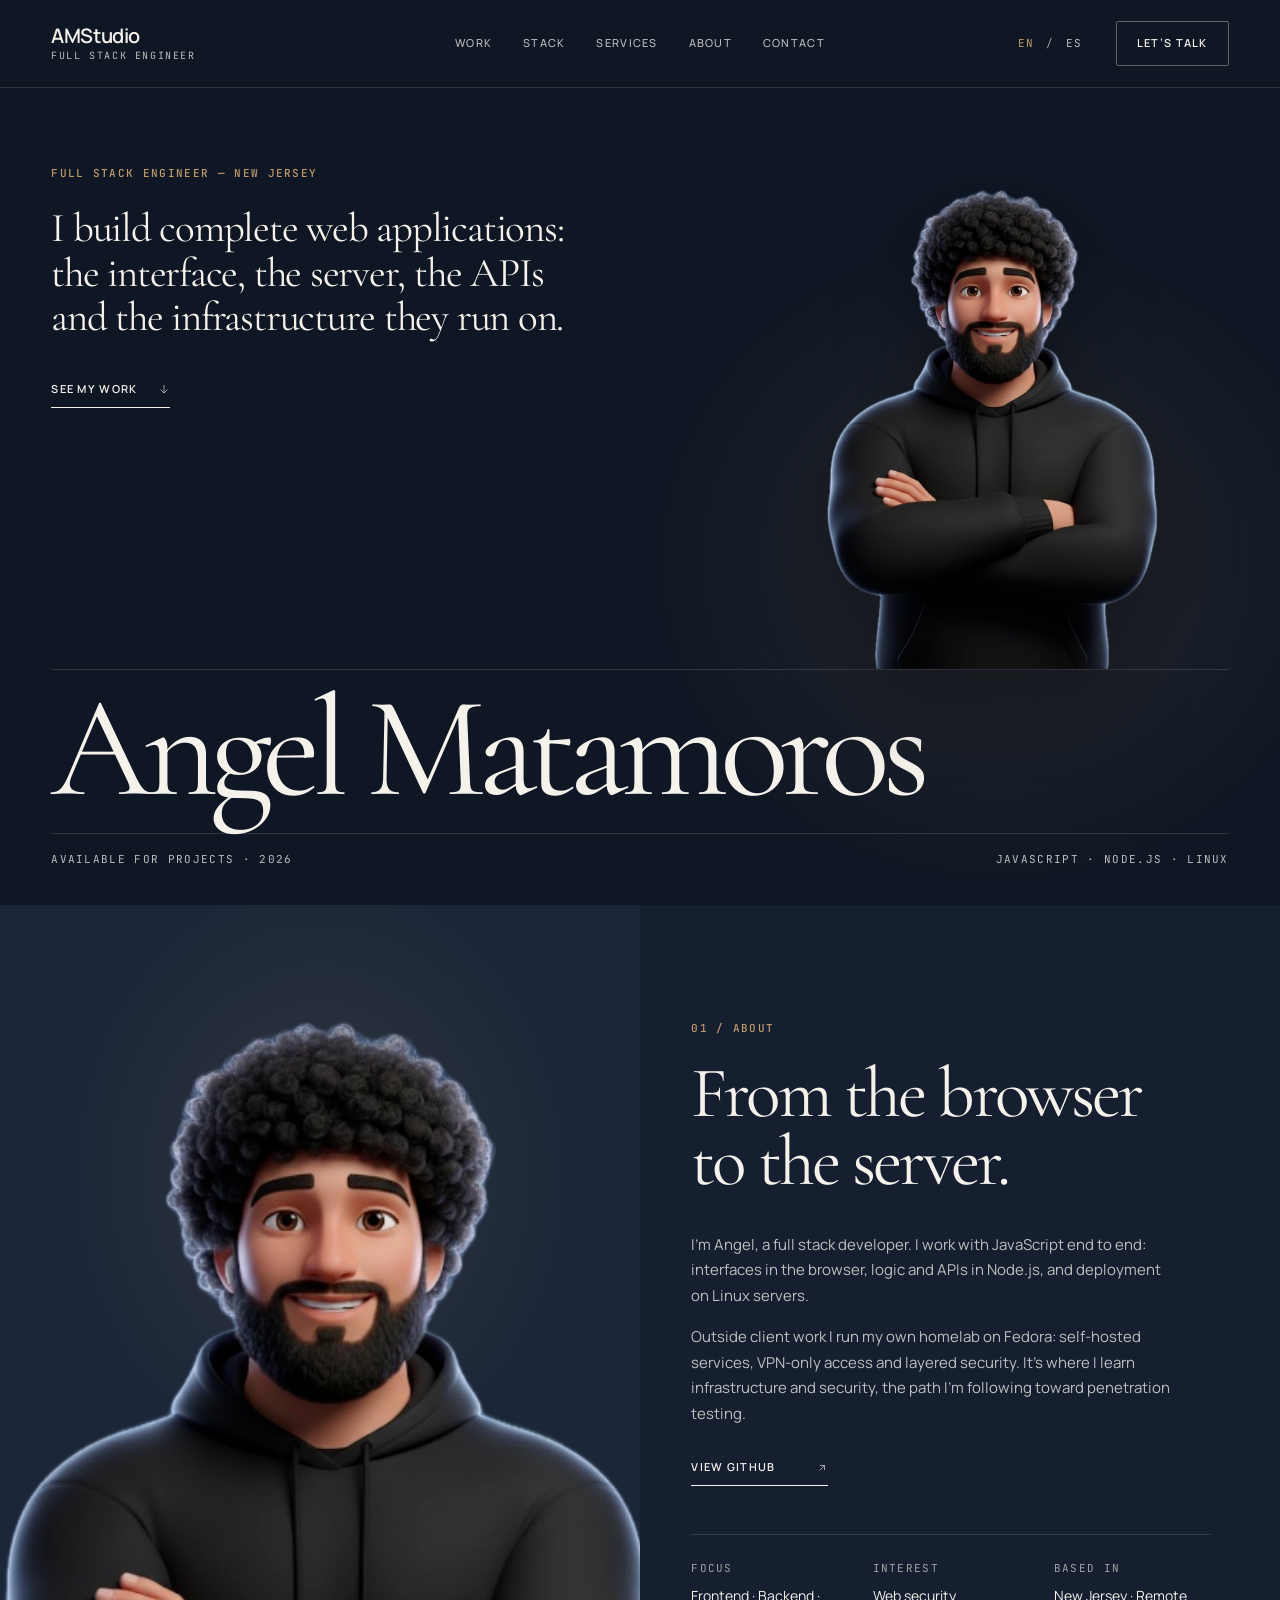
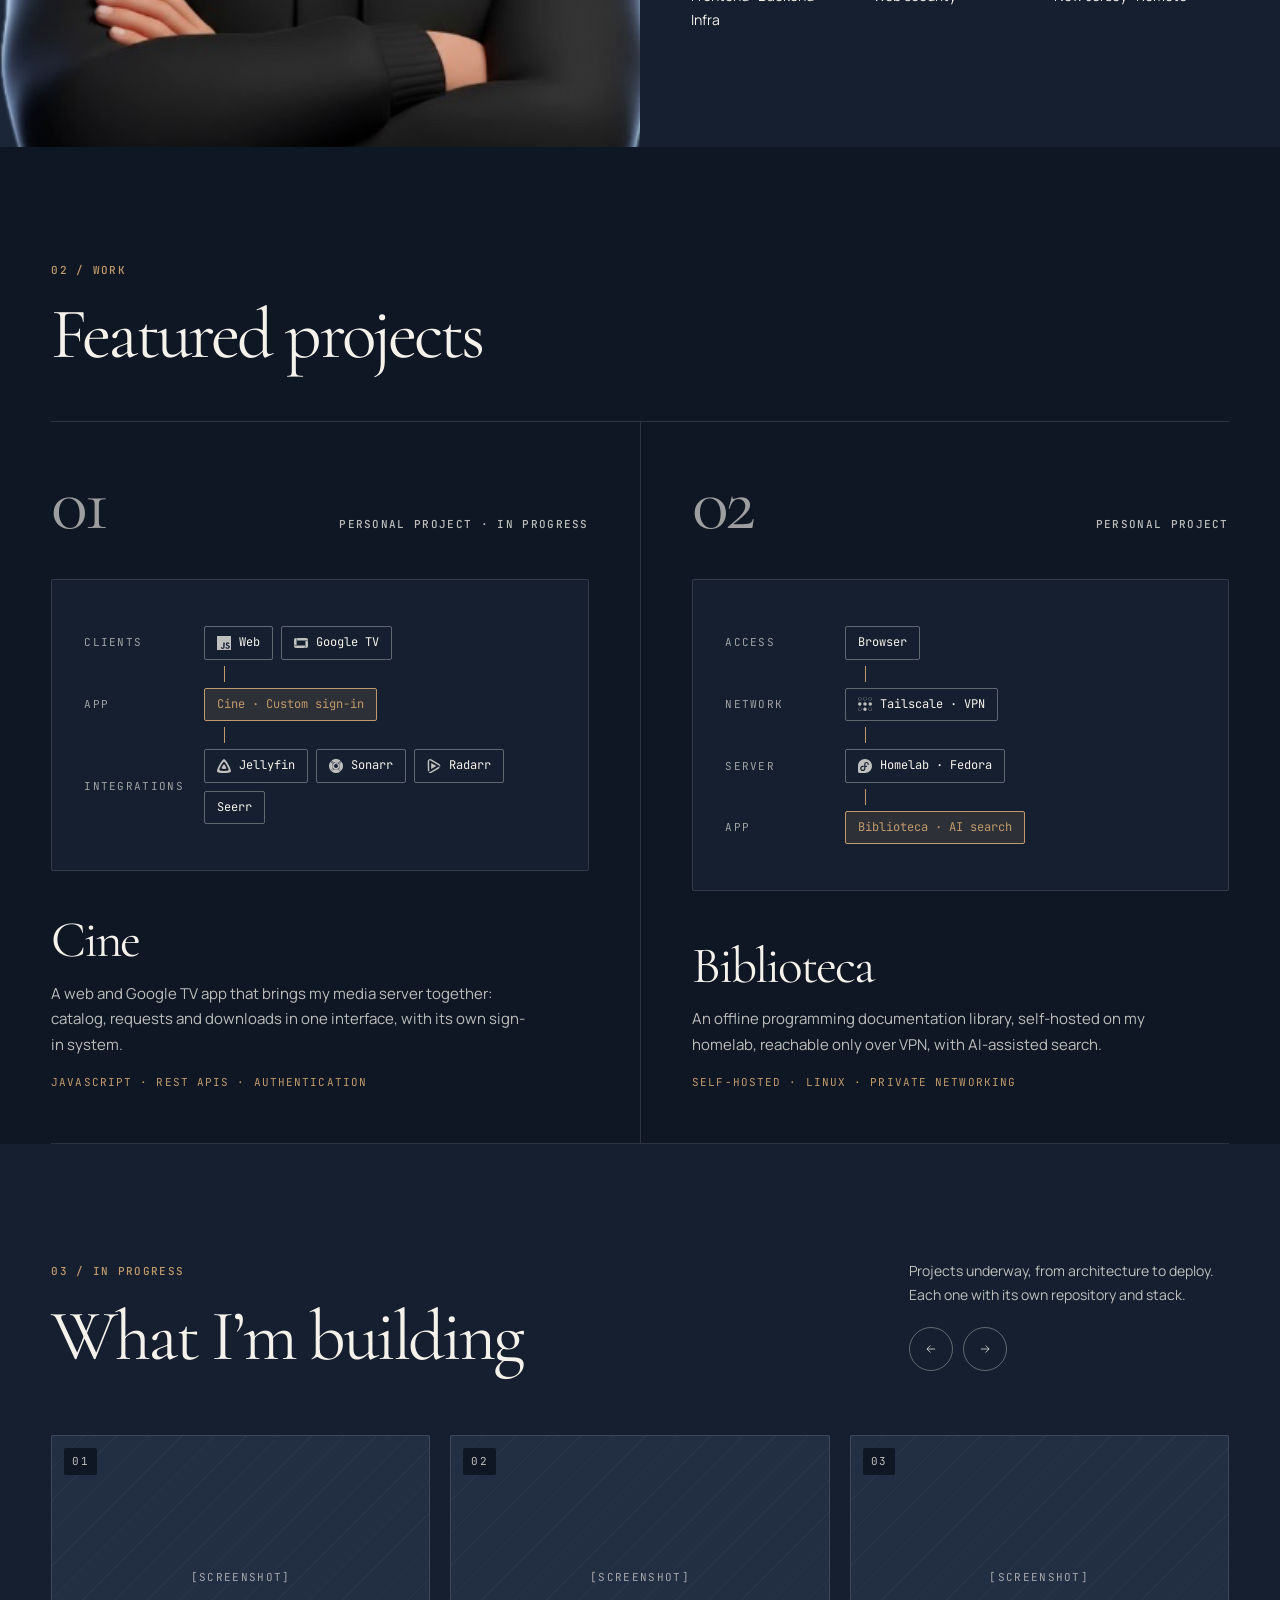
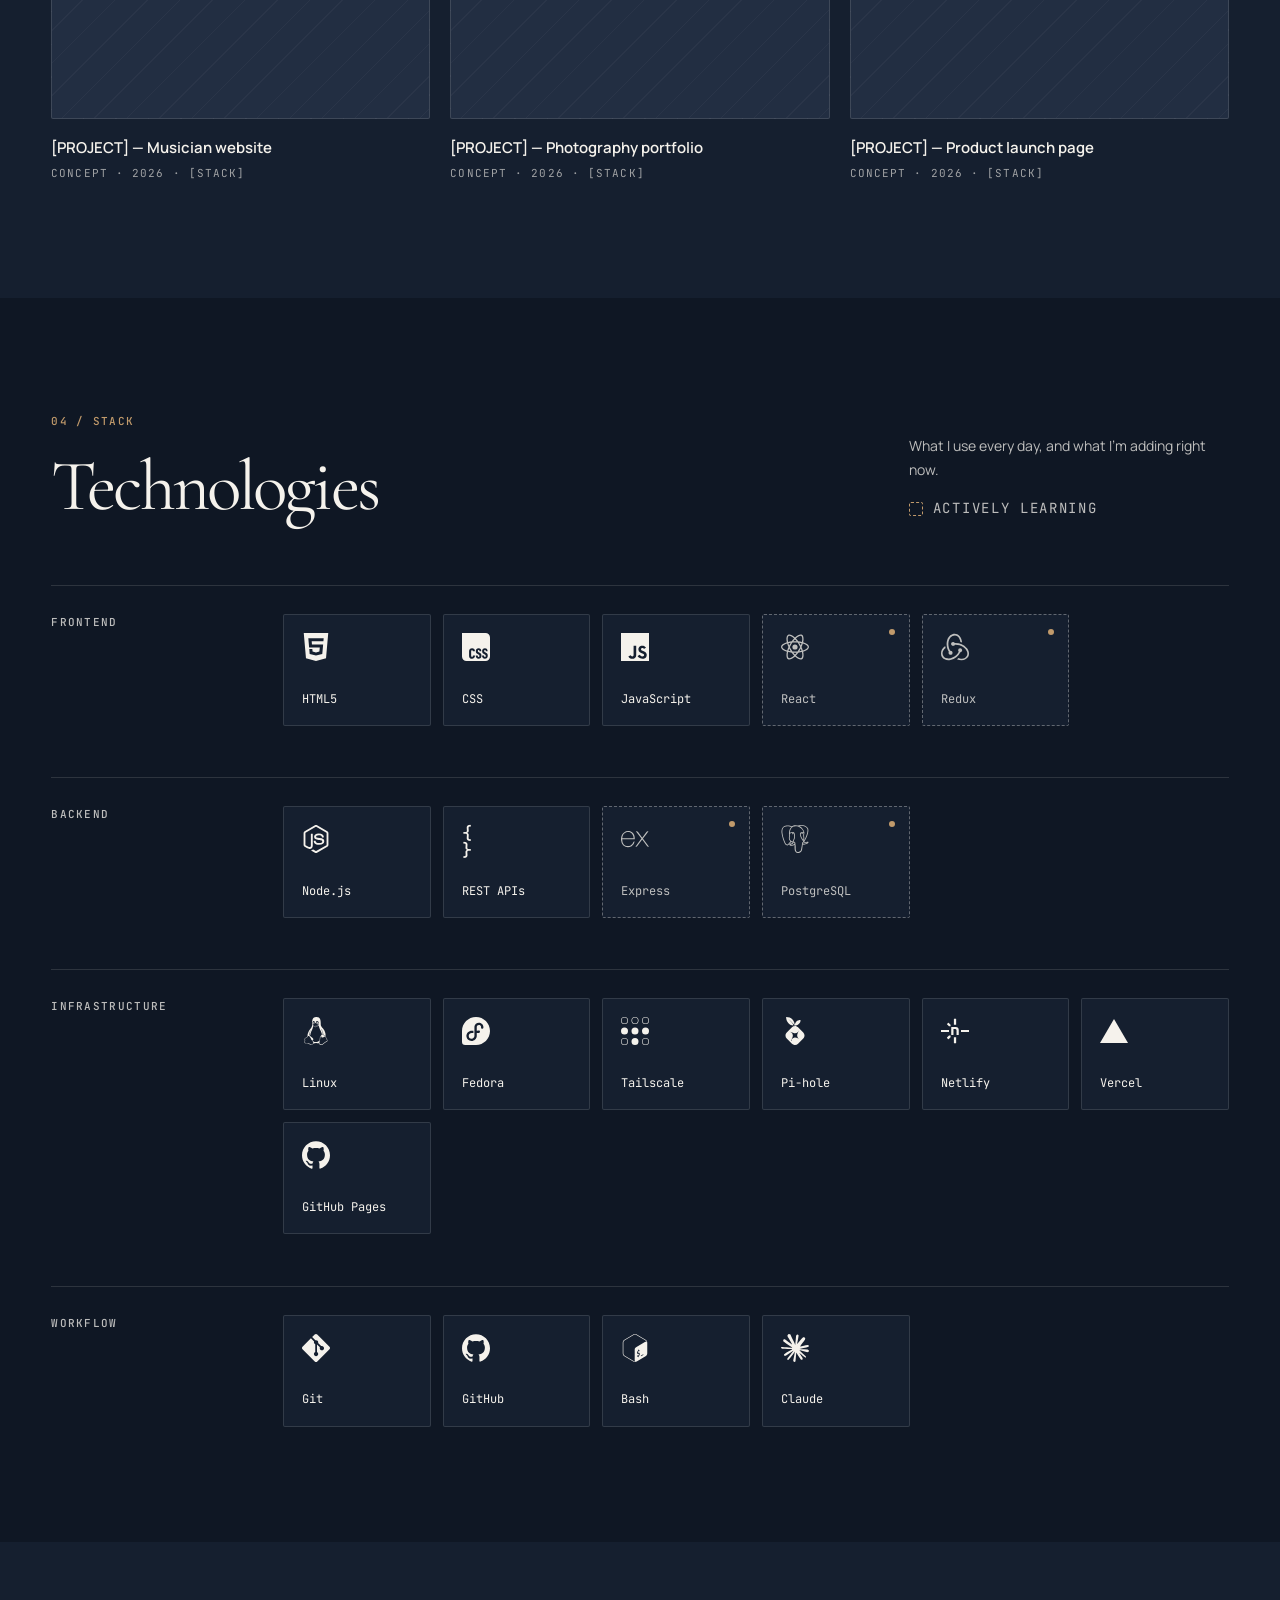
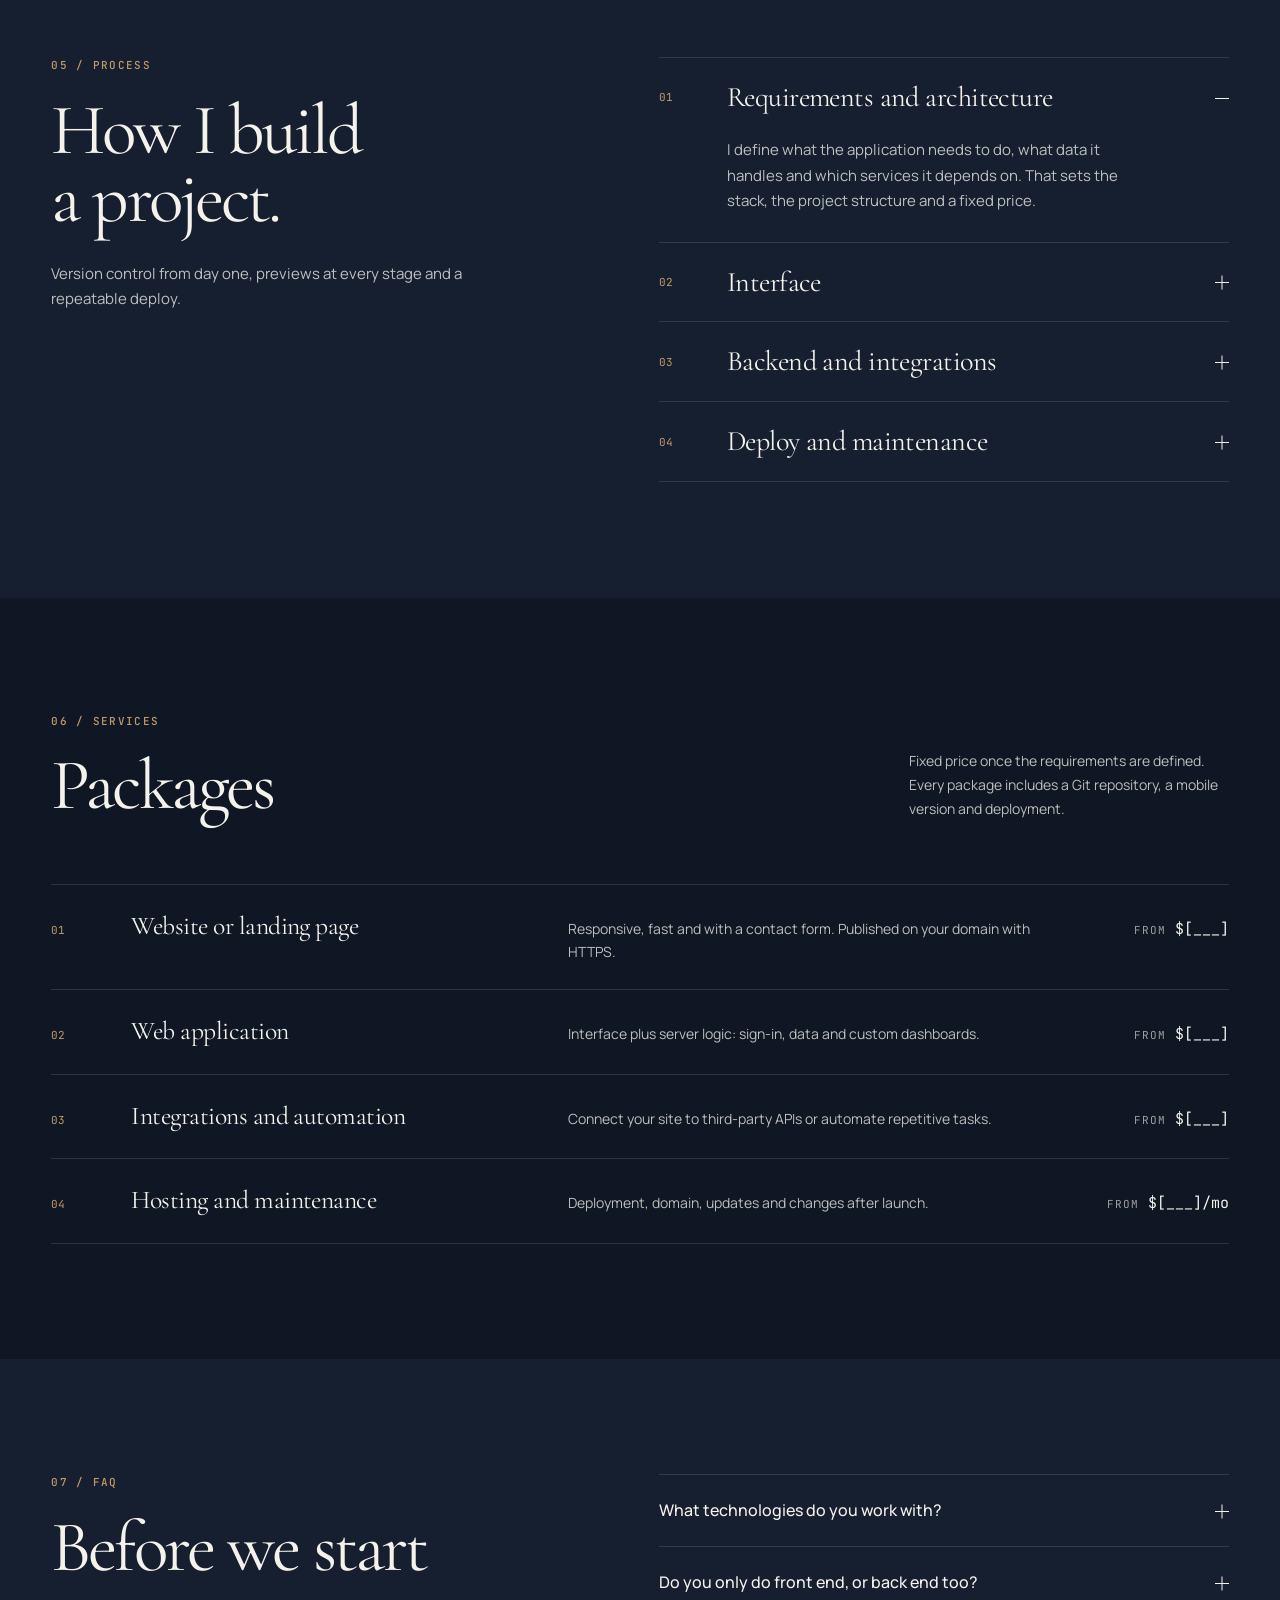
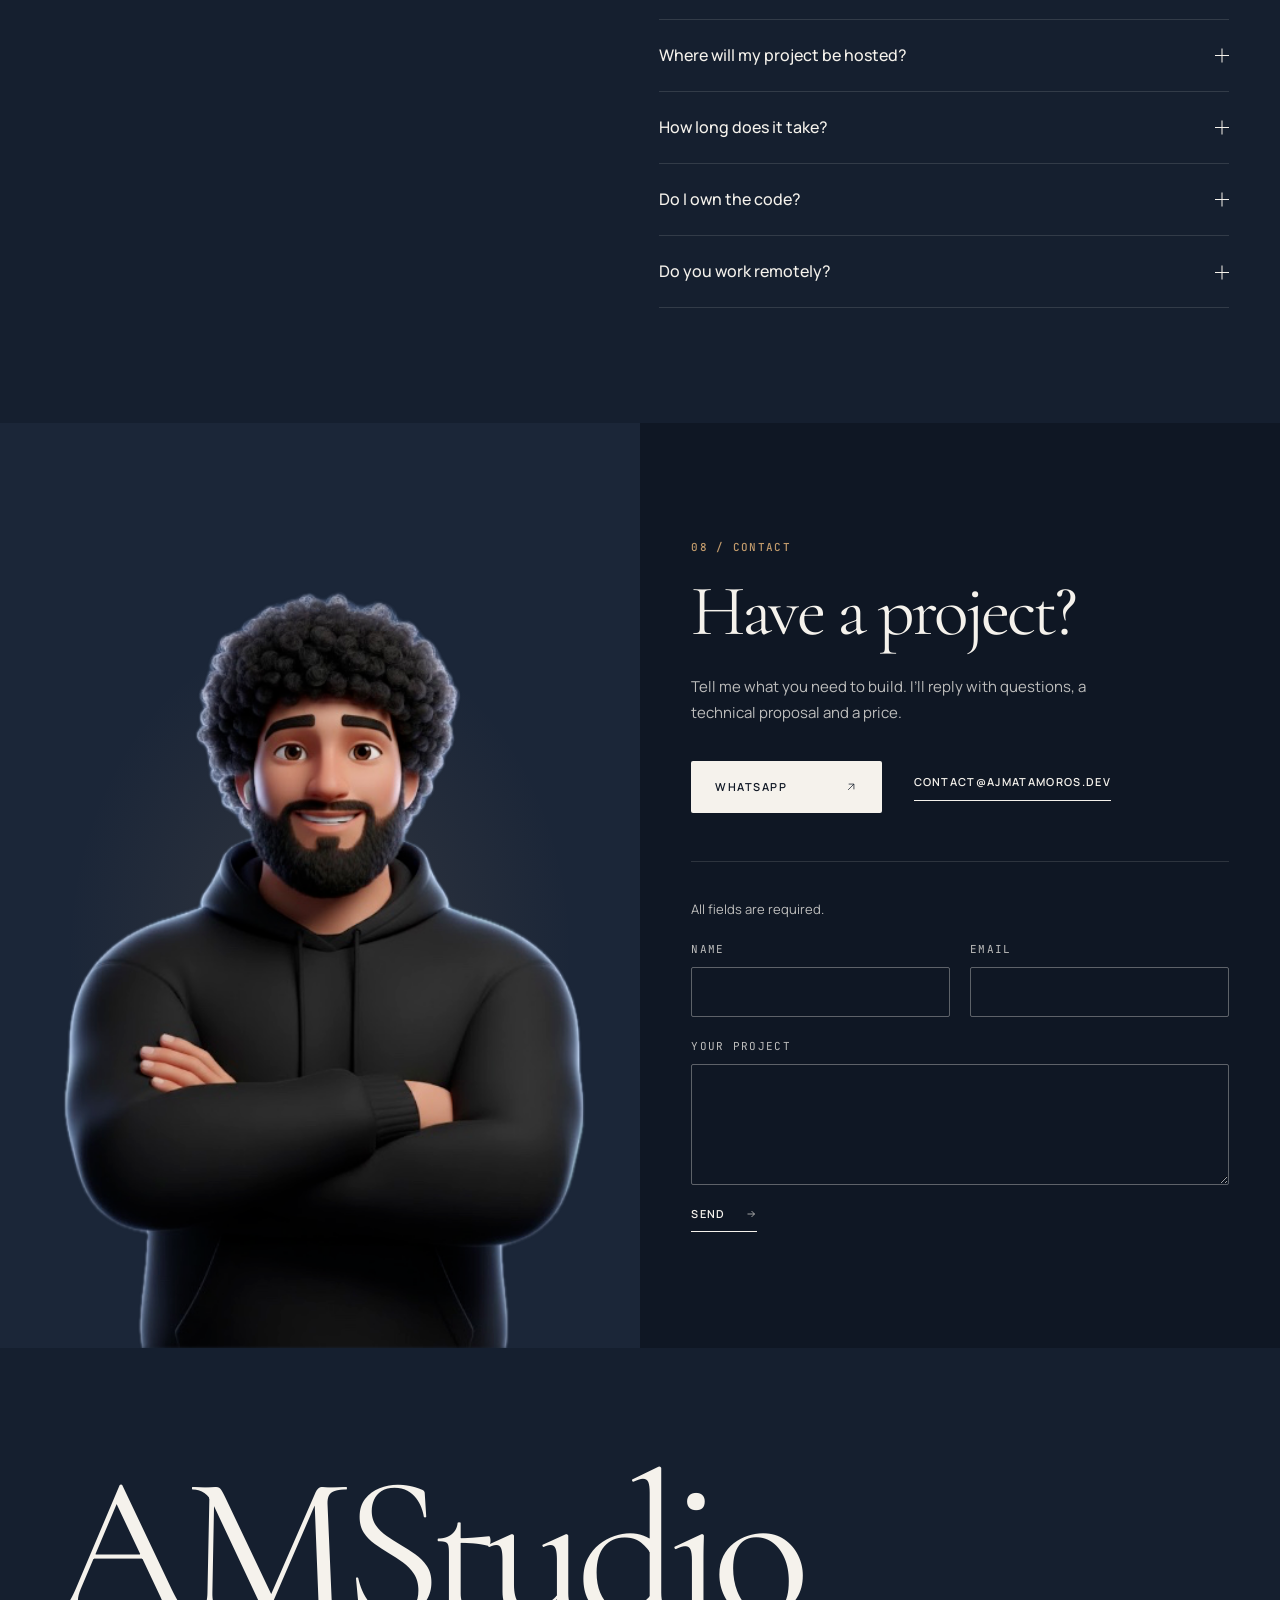
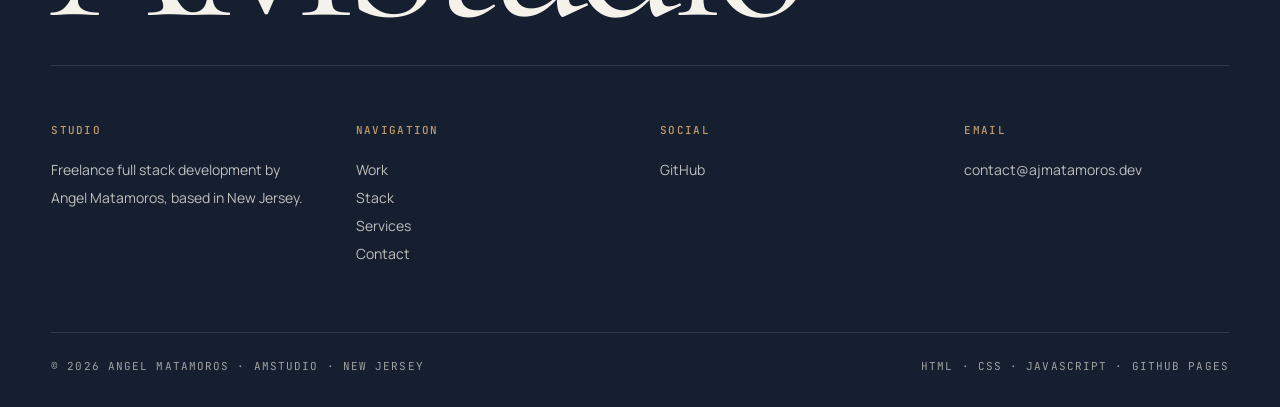
==== commit da5493b2: "Sitio bilingüe (EN/ES) y accesibilidad WCAG 2.2 AA - Inglés como idioma principal en /, español en /" ====
--- a/index.html
+++ b/index.html
@@ -1,21 +1,26 @@
 <!DOCTYPE html>
-<html lang="es">
+<html lang="en">
 <head>
   <meta charset="UTF-8">
   <meta name="viewport" content="width=device-width, initial-scale=1.0">
-  <title>Angel Matamoros — Full Stack Engineer | AMStudio</title>
-  <meta name="description" content="Angel Matamoros, full stack engineer freelance. Aplicaciones web, APIs e infraestructura con JavaScript, Node.js y Linux.">
+  <title>Angel Matamoros — Full Stack Engineer in New Jersey | AMStudio</title>
+  <meta name="description" content="Angel Matamoros, freelance full stack engineer in New Jersey. Web applications, APIs and infrastructure with JavaScript, Node.js and Linux. English and Spanish.">
   <meta name="author" content="Angel Matamoros">
   <link rel="canonical" href="https://ajmatamoros.dev/">
+  <link rel="alternate" hreflang="en" href="https://ajmatamoros.dev/">
+  <link rel="alternate" hreflang="es" href="https://ajmatamoros.dev/es/">
+  <link rel="alternate" hreflang="x-default" href="https://ajmatamoros.dev/">
   <meta property="og:type" content="website">
   <meta property="og:url" content="https://ajmatamoros.dev/">
   <meta property="og:site_name" content="AMStudio — Angel Matamoros">
   <meta property="og:title" content="Angel Matamoros — Full Stack Engineer">
-  <meta property="og:description" content="Aplicaciones web, APIs e infraestructura con JavaScript, Node.js y Linux.">
+  <meta property="og:description" content="Web applications, APIs and infrastructure with JavaScript, Node.js and Linux.">
   <meta property="og:image" content="https://ajmatamoros.dev/img/og-image.png">
-  <meta property="og:locale" content="es_US">
+  <meta property="og:locale" content="en_US">
+  <meta property="og:locale:alternate" content="es_US">
   <meta name="twitter:card" content="summary_large_image">
   <meta name="theme-color" content="#0F1724">
+  <meta name="color-scheme" content="dark">
 
   <link rel="preconnect" href="https://fonts.googleapis.com">
   <link rel="preconnect" href="https://fonts.gstatic.com" crossorigin>
@@ -24,118 +29,127 @@
 </head>
 <body>
 
-  <a href="#contenido" class="skip-link">Saltar al contenido</a>
+  <a href="#contenido" class="skip-link">Skip to content</a>
 
   <!-- ================= HEADER ================= -->
   <header class="site-header">
-    <a href="#top" class="wordmark" aria-label="AMStudio, inicio">
+    <a href="#top" class="wordmark" aria-label="AMStudio, back to top">
       <span class="wordmark-name">AMStudio</span>
       <span class="wordmark-sub">Full stack engineer</span>
     </a>
 
-    <nav class="main-nav" aria-label="Principal">
-      <a href="#trabajo">Trabajo</a>
+    <nav class="main-nav" aria-label="Main">
+      <a href="#trabajo">Work</a>
       <a href="#stack">Stack</a>
-      <a href="#servicios">Servicios</a>
-      <a href="#sobre-mi">Sobre mí</a>
-      <a href="#contacto">Contacto</a>
+      <a href="#servicios">Services</a>
+      <a href="#sobre-mi">About</a>
+      <a href="#contacto">Contact</a>
     </nav>
 
-    <a href="#contacto" class="header-cta">Hablemos</a>
-
-    <button class="menu-toggle" id="menu-toggle" type="button" aria-label="Abrir menú" aria-expanded="false" aria-controls="mobile-menu">
-      <svg width="22" height="22" viewBox="0 0 24 24" fill="none" stroke="currentColor" stroke-width="1.25" aria-hidden="true"><path d="M3 8h18M3 16h18"/></svg>
+    <div class="header-actions">
+      <nav class="lang-switch" aria-label="Language">
+        <span class="lang-current" aria-current="true"><span aria-hidden="true">EN</span><span class="sr-only">English</span></span>
+        <span class="lang-sep" aria-hidden="true">/</span>
+        <a href="es/" lang="es" hreflang="es"><span aria-hidden="true">ES</span><span class="sr-only">Español</span></a>
+      </nav>
+      <a href="#contacto" class="header-cta">Let’s talk</a>
+      <button class="menu-toggle" id="menu-toggle" type="button" aria-expanded="false" aria-controls="mobile-menu">
+        <span class="sr-only">Open menu</span>
+        <svg width="22" height="22" viewBox="0 0 24 24" fill="none" stroke="currentColor" stroke-width="1.25" aria-hidden="true" focusable="false"><path d="M3 8h18M3 16h18"/></svg>
+      </button>
+    </div>
+  </header>
+
+  <div class="mobile-menu" id="mobile-menu" role="dialog" aria-modal="true" aria-label="Menu" hidden>
+    <button class="round-button menu-close" id="menu-close" type="button">
+      <span class="sr-only">Close menu</span>
+      <svg width="16" height="16" viewBox="0 0 24 24" fill="none" stroke="currentColor" stroke-width="1.25" aria-hidden="true" focusable="false"><path d="M5 5l14 14M19 5L5 19"/></svg>
     </button>
-  </header>
-
-  <div class="mobile-menu" id="mobile-menu" hidden>
-    <button class="round-button menu-close" id="menu-close" type="button" aria-label="Cerrar menú">
-      <svg width="16" height="16" viewBox="0 0 24 24" fill="none" stroke="currentColor" stroke-width="1.25" aria-hidden="true"><path d="M5 5l14 14M19 5L5 19"/></svg>
-    </button>
-    <nav aria-label="Móvil">
-      <a href="#trabajo">Trabajo</a>
+    <nav aria-label="Main">
+      <a href="#trabajo">Work</a>
       <a href="#stack">Stack</a>
-      <a href="#servicios">Servicios</a>
-      <a href="#sobre-mi">Sobre mí</a>
-      <a href="#contacto">Contacto</a>
+      <a href="#servicios">Services</a>
+      <a href="#sobre-mi">About</a>
+      <a href="#contacto">Contact</a>
     </nav>
   </div>
 
-  <main id="contenido">
+  <main id="contenido" tabindex="-1">
 
     <!-- ================= HERO ================= -->
-    <section class="hero" id="top">
+    <section class="hero" id="top" aria-labelledby="hero-title">
       <div class="hero-main">
         <div class="hero-copy">
-          <p class="label label-accent">Full stack engineer — [CIUDAD]</p>
-          <p class="hero-statement">Construyo aplicaciones web completas: interfaz, servidor, APIs y la infraestructura donde corren.</p>
-          <a href="#trabajo" class="text-link">Ver trabajo
-            <svg width="12" height="12" viewBox="0 0 24 24" fill="none" stroke="currentColor" stroke-width="1.25" aria-hidden="true"><path d="M12 4v16M5 13l7 7 7-7"/></svg>
-          </a>
-        </div>
-        <img class="hero-avatar" src="img/angel.png" alt="Avatar de Angel Matamoros con los brazos cruzados" width="454" height="652" fetchpriority="high">
+          <p class="label label-accent">Full stack engineer — New Jersey</p>
+          <p class="hero-statement">I build complete web applications: the interface, the server, the APIs and the infrastructure they run on.</p>
+          <a href="#trabajo" class="text-link">See my work
+            <svg width="12" height="12" viewBox="0 0 24 24" fill="none" stroke="currentColor" stroke-width="1.25" aria-hidden="true" focusable="false"><path d="M12 4v16M5 13l7 7 7-7"/></svg>
+          </a>
+        </div>
+        <img class="hero-avatar" src="img/angel.png" alt="Illustrated avatar of Angel Matamoros with his arms crossed" width="454" height="652" fetchpriority="high">
       </div>
 
       <div class="hero-bottom">
-        <h1 class="hero-name">Angel Matamoros</h1>
+        <h1 class="hero-name" id="hero-title">Angel Matamoros</h1>
         <div class="hero-caption">
-          <span>Disponible para proyectos · 2026</span>
+          <span>Available for projects · 2026</span>
           <span>JavaScript · Node.js · Linux</span>
         </div>
       </div>
     </section>
 
-    <!-- ================= SOBRE MÍ ================= -->
-    <section class="about" id="sobre-mi">
+    <!-- ================= ABOUT ================= -->
+    <section class="about" id="sobre-mi" aria-labelledby="about-title">
       <figure class="about-figure">
         <img src="img/angel.png" alt="" width="454" height="652" loading="lazy">
       </figure>
 
       <div class="about-body section">
-        <p class="label label-accent">01 / Sobre mí</p>
-        <h2>Del navegador al servidor.</h2>
+        <p class="label label-accent">01 / About</p>
+        <h2 id="about-title">From the browser to the server.</h2>
         <div class="about-text">
-          <p>Soy Angel, desarrollador full stack. Trabajo con JavaScript de punta a punta: interfaces en el navegador, lógica y APIs en Node.js, y el despliegue en servidores Linux.</p>
-          <p>Fuera de los proyectos de clientes mantengo mi propio homelab en Fedora: servicios autoalojados, acceso por VPN y seguridad por capas. Es mi laboratorio para aprender infraestructura y seguridad, el camino que sigo hacia el pentesting.</p>
-          <a href="https://github.com/notxngel" class="text-link" target="_blank" rel="noopener">Ver GitHub
-            <svg width="12" height="12" viewBox="0 0 24 24" fill="none" stroke="currentColor" stroke-width="1.25" aria-hidden="true"><path d="M7 17L17 7M8 7h9v9"/></svg>
+          <p>I’m Angel, a full stack developer. I work with JavaScript end to end: interfaces in the browser, logic and APIs in Node.js, and deployment on Linux servers.</p>
+          <p>Outside client work I run my own homelab on Fedora: self-hosted services, VPN-only access and layered security. It’s where I learn infrastructure and security, the path I’m following toward penetration testing.</p>
+          <a href="https://github.com/notxngel" class="text-link" target="_blank" rel="noopener">View GitHub<span class="sr-only"> (opens in a new tab)</span>
+            <svg width="12" height="12" viewBox="0 0 24 24" fill="none" stroke="currentColor" stroke-width="1.25" aria-hidden="true" focusable="false"><path d="M7 17L17 7M8 7h9v9"/></svg>
           </a>
         </div>
         <dl class="about-facts">
-          <div><dt>Enfoque</dt><dd>Frontend · Backend · Infra</dd></div>
-          <div><dt>Interés</dt><dd>Seguridad web</dd></div>
+          <div><dt>Focus</dt><dd>Frontend · Backend · Infra</dd></div>
+          <div><dt>Interest</dt><dd>Web security</dd></div>
+          <div><dt>Based in</dt><dd>New Jersey · Remote</dd></div>
         </dl>
       </div>
     </section>
 
-    <!-- ================= PROYECTOS DESTACADOS ================= -->
+    <!-- ================= FEATURED PROJECTS ================= -->
     <section class="featured" id="trabajo" aria-labelledby="featured-title">
       <div class="section featured-head">
-        <p class="label label-accent">02 / Trabajo</p>
-        <h2 id="featured-title">Proyectos destacados</h2>
+        <p class="label label-accent">02 / Work</p>
+        <h2 id="featured-title">Featured projects</h2>
       </div>
 
       <div class="featured-grid">
-        <article class="project">
+        <article class="project" aria-labelledby="p-cine">
           <div class="project-top">
-            <span class="project-number">01</span>
-            <span class="label">Proyecto personal · En desarrollo</span>
-          </div>
-
-          <div class="diagram" role="img" aria-label="Arquitectura de Cine: clientes web y Google TV se conectan a Cine, que gestiona el inicio de sesión y se integra con Jellyfin, Sonarr, Radarr y Seerr.">
-            <div class="tier">
-              <span class="tier-label">Clientes</span>
+            <span class="project-number" aria-hidden="true">01</span>
+            <span class="label">Personal project · In progress</span>
+          </div>
+
+          <div class="diagram" role="img" aria-label="Cine architecture: web and Google TV clients connect to Cine, which handles sign-in and integrates with Jellyfin, Sonarr, Radarr and Seerr.">
+            <div class="tier">
+              <span class="tier-label">Clients</span>
               <div class="nodes">
                 <span class="node"><span class="icon" style="--icon:url(img/icons/javascript.svg)"></span>Web</span>
                 <span class="node"><span class="icon" style="--icon:url(img/icons/googletv.svg)"></span>Google TV</span>
               </div>
             </div>
-            <div class="tier tier-core">
+            <div class="tier">
               <span class="tier-label">App</span>
-              <div class="nodes"><span class="node node-core">Cine · Login propio</span></div>
-            </div>
-            <div class="tier">
-              <span class="tier-label">Integraciones</span>
+              <div class="nodes"><span class="node node-core">Cine · Custom sign-in</span></div>
+            </div>
+            <div class="tier">
+              <span class="tier-label">Integrations</span>
               <div class="nodes">
                 <span class="node"><span class="icon" style="--icon:url(img/icons/jellyfin.svg)"></span>Jellyfin</span>
                 <span class="node"><span class="icon" style="--icon:url(img/icons/sonarr.svg)"></span>Sonarr</span>
@@ -146,88 +160,90 @@
           </div>
 
           <div class="project-info">
-            <h3>Cine</h3>
-            <p>Aplicación web y para Google TV que unifica mi servidor multimedia: catálogo, solicitudes y descargas en una sola interfaz, con sistema de inicio de sesión propio.</p>
-            <p class="project-stack">JavaScript · APIs REST · Autenticación</p>
+            <h3 id="p-cine">Cine</h3>
+            <p>A web and Google TV app that brings my media server together: catalog, requests and downloads in one interface, with its own sign-in system.</p>
+            <p class="project-stack">JavaScript · REST APIs · Authentication</p>
           </div>
         </article>
 
-        <article class="project">
+        <article class="project" aria-labelledby="p-biblioteca">
           <div class="project-top">
-            <span class="project-number">02</span>
-            <span class="label">Proyecto personal</span>
-          </div>
-
-          <div class="diagram" role="img" aria-label="Arquitectura de Biblioteca: el navegador entra por la VPN de Tailscale al homelab con Fedora, donde corre Biblioteca con búsqueda asistida por IA.">
-            <div class="tier">
-              <span class="tier-label">Acceso</span>
-              <div class="nodes"><span class="node">Navegador</span></div>
-            </div>
-            <div class="tier">
-              <span class="tier-label">Red</span>
+            <span class="project-number" aria-hidden="true">02</span>
+            <span class="label">Personal project</span>
+          </div>
+
+          <div class="diagram" role="img" aria-label="Biblioteca architecture: the browser connects through a Tailscale VPN to a Fedora homelab, where Biblioteca runs with AI-assisted search.">
+            <div class="tier">
+              <span class="tier-label">Access</span>
+              <div class="nodes"><span class="node">Browser</span></div>
+            </div>
+            <div class="tier">
+              <span class="tier-label">Network</span>
               <div class="nodes"><span class="node"><span class="icon" style="--icon:url(img/icons/tailscale.svg)"></span>Tailscale · VPN</span></div>
             </div>
             <div class="tier">
-              <span class="tier-label">Servidor</span>
+              <span class="tier-label">Server</span>
               <div class="nodes"><span class="node"><span class="icon" style="--icon:url(img/icons/fedora.svg)"></span>Homelab · Fedora</span></div>
             </div>
-            <div class="tier tier-core">
+            <div class="tier">
               <span class="tier-label">App</span>
-              <div class="nodes"><span class="node node-core">Biblioteca · Búsqueda con IA</span></div>
+              <div class="nodes"><span class="node node-core">Biblioteca · AI search</span></div>
             </div>
           </div>
 
           <div class="project-info">
-            <h3>Biblioteca</h3>
-            <p>Biblioteca de documentación de programación que funciona sin internet, autoalojada en mi homelab y accesible solo por VPN, con búsqueda asistida por IA.</p>
-            <p class="project-stack">Autoalojado · Linux · Redes privadas</p>
+            <h3 id="p-biblioteca">Biblioteca</h3>
+            <p>An offline programming documentation library, self-hosted on my homelab, reachable only over VPN, with AI-assisted search.</p>
+            <p class="project-stack">Self-hosted · Linux · Private networking</p>
           </div>
         </article>
       </div>
     </section>
 
-    <!-- ================= EN DESARROLLO (CARRUSEL) ================= -->
+    <!-- ================= IN PROGRESS (CAROUSEL) ================= -->
     <section class="more-work section" aria-labelledby="more-work-title">
       <div class="section-heading">
         <div>
-          <p class="label label-accent">03 / En desarrollo</p>
-          <h2 id="more-work-title">Lo que estoy construyendo</h2>
+          <p class="label label-accent">03 / In progress</p>
+          <h2 id="more-work-title">What I’m building</h2>
         </div>
         <div class="heading-aside">
-          <p>Proyectos en curso, de la arquitectura al deploy. Cada uno con su repositorio y su stack.</p>
+          <p>Projects underway, from architecture to deploy. Each one with its own repository and stack.</p>
           <div class="carousel-controls">
-            <button class="round-button" type="button" data-carousel="prev" aria-label="Proyecto anterior">
-              <svg width="14" height="14" viewBox="0 0 24 24" fill="none" stroke="currentColor" stroke-width="1.25" aria-hidden="true"><path d="M19 12H5M11 6l-6 6 6 6"/></svg>
-            </button>
-            <button class="round-button" type="button" data-carousel="next" aria-label="Proyecto siguiente">
-              <svg width="14" height="14" viewBox="0 0 24 24" fill="none" stroke="currentColor" stroke-width="1.25" aria-hidden="true"><path d="M5 12h14M13 6l6 6-6 6"/></svg>
-            </button>
-          </div>
-        </div>
-      </div>
-
-      <div class="carousel" id="carousel" tabindex="0" aria-label="Proyectos en desarrollo">
-        <article class="card">
-          <div class="card-media"><span>[CAPTURA]</span><span class="card-index">01</span></div>
-          <h3>[PROYECTO] — Sitio para músico</h3>
-          <p class="card-meta">Concepto · 2026 · [STACK]</p>
-        </article>
-        <article class="card">
-          <div class="card-media"><span>[CAPTURA]</span><span class="card-index">02</span></div>
-          <h3>[PROYECTO] — Portafolio de fotografía</h3>
-          <p class="card-meta">Concepto · 2026 · [STACK]</p>
-        </article>
-        <article class="card">
-          <div class="card-media"><span>[CAPTURA]</span><span class="card-index">03</span></div>
-          <h3>[PROYECTO] — Landing de lanzamiento</h3>
-          <p class="card-meta">Concepto · 2026 · [STACK]</p>
-        </article>
-        <article class="card card-empty">
-          <div class="card-media"><span>Agenda abierta</span><span class="card-index">04</span></div>
-          <h3>Tu proyecto</h3>
-          <p class="card-meta">Disponible · 2026</p>
-        </article>
-      </div>
+            <button class="round-button" type="button" data-carousel="prev" aria-controls="carousel">
+              <span class="sr-only">Previous project</span>
+              <svg width="14" height="14" viewBox="0 0 24 24" fill="none" stroke="currentColor" stroke-width="1.25" aria-hidden="true" focusable="false"><path d="M19 12H5M11 6l-6 6 6 6"/></svg>
+            </button>
+            <button class="round-button" type="button" data-carousel="next" aria-controls="carousel">
+              <span class="sr-only">Next project</span>
+              <svg width="14" height="14" viewBox="0 0 24 24" fill="none" stroke="currentColor" stroke-width="1.25" aria-hidden="true" focusable="false"><path d="M5 12h14M13 6l6 6-6 6"/></svg>
+            </button>
+          </div>
+        </div>
+      </div>
+
+      <ul class="carousel" id="carousel" tabindex="0" aria-label="Projects in progress, scrollable">
+        <li class="card">
+          <div class="card-media"><span>[SCREENSHOT]</span><span class="card-index" aria-hidden="true">01</span></div>
+          <h3>[PROJECT] — Musician website</h3>
+          <p class="card-meta">Concept · 2026 · [STACK]</p>
+        </li>
+        <li class="card">
+          <div class="card-media"><span>[SCREENSHOT]</span><span class="card-index" aria-hidden="true">02</span></div>
+          <h3>[PROJECT] — Photography portfolio</h3>
+          <p class="card-meta">Concept · 2026 · [STACK]</p>
+        </li>
+        <li class="card">
+          <div class="card-media"><span>[SCREENSHOT]</span><span class="card-index" aria-hidden="true">03</span></div>
+          <h3>[PROJECT] — Product launch page</h3>
+          <p class="card-meta">Concept · 2026 · [STACK]</p>
+        </li>
+        <li class="card card-empty">
+          <div class="card-media"><span>Open schedule</span><span class="card-index" aria-hidden="true">04</span></div>
+          <h3>Your project</h3>
+          <p class="card-meta">Available · 2026</p>
+        </li>
+      </ul>
     </section>
 
     <!-- ================= STACK ================= -->
@@ -235,11 +251,11 @@
       <div class="section-heading">
         <div>
           <p class="label label-accent">04 / Stack</p>
-          <h2 id="stack-title">Tecnologías</h2>
+          <h2 id="stack-title">Technologies</h2>
         </div>
         <div class="heading-aside">
-          <p>Lo que uso a diario y lo que estoy sumando ahora mismo.</p>
-          <p class="legend"><span class="legend-mark" aria-hidden="true"></span>En aprendizaje activo</p>
+          <p>What I use every day, and what I’m adding right now.</p>
+          <p class="legend"><span class="legend-mark" aria-hidden="true"></span>Actively learning</p>
         </div>
       </div>
 
@@ -250,8 +266,8 @@
             <li class="tile"><span class="icon" style="--icon:url(img/icons/html5.svg)"></span>HTML5</li>
             <li class="tile"><span class="icon" style="--icon:url(img/icons/css.svg)"></span>CSS</li>
             <li class="tile"><span class="icon" style="--icon:url(img/icons/javascript.svg)"></span>JavaScript</li>
-            <li class="tile is-learning"><span class="icon" style="--icon:url(img/icons/react.svg)"></span>React</li>
-            <li class="tile is-learning"><span class="icon" style="--icon:url(img/icons/redux.svg)"></span>Redux</li>
+            <li class="tile is-learning"><span class="icon" style="--icon:url(img/icons/react.svg)"></span>React<span class="sr-only"> (learning)</span></li>
+            <li class="tile is-learning"><span class="icon" style="--icon:url(img/icons/redux.svg)"></span>Redux<span class="sr-only"> (learning)</span></li>
           </ul>
         </div>
 
@@ -259,14 +275,14 @@
           <h3 class="label">Backend</h3>
           <ul class="tiles">
             <li class="tile"><span class="icon" style="--icon:url(img/icons/nodedotjs.svg)"></span>Node.js</li>
-            <li class="tile"><span class="icon-text" aria-hidden="true">{ }</span>APIs REST</li>
-            <li class="tile is-learning"><span class="icon" style="--icon:url(img/icons/express.svg)"></span>Express</li>
-            <li class="tile is-learning"><span class="icon" style="--icon:url(img/icons/postgresql.svg)"></span>PostgreSQL</li>
+            <li class="tile"><span class="icon-text" aria-hidden="true">{ }</span>REST APIs</li>
+            <li class="tile is-learning"><span class="icon" style="--icon:url(img/icons/express.svg)"></span>Express<span class="sr-only"> (learning)</span></li>
+            <li class="tile is-learning"><span class="icon" style="--icon:url(img/icons/postgresql.svg)"></span>PostgreSQL<span class="sr-only"> (learning)</span></li>
           </ul>
         </div>
 
         <div class="stack-group">
-          <h3 class="label">Infraestructura</h3>
+          <h3 class="label">Infrastructure</h3>
           <ul class="tiles">
             <li class="tile"><span class="icon" style="--icon:url(img/icons/linux.svg)"></span>Linux</li>
             <li class="tile"><span class="icon" style="--icon:url(img/icons/fedora.svg)"></span>Fedora</li>
@@ -279,7 +295,7 @@
         </div>
 
         <div class="stack-group">
-          <h3 class="label">Flujo de trabajo</h3>
+          <h3 class="label">Workflow</h3>
           <ul class="tiles">
             <li class="tile"><span class="icon" style="--icon:url(img/icons/git.svg)"></span>Git</li>
             <li class="tile"><span class="icon" style="--icon:url(img/icons/github.svg)"></span>GitHub</li>
@@ -290,105 +306,105 @@
       </div>
     </section>
 
-    <!-- ================= PROCESO ================= -->
+    <!-- ================= PROCESS ================= -->
     <section class="process section" id="proceso" aria-labelledby="process-title">
       <div class="process-intro">
-        <p class="label label-accent">05 / Proceso</p>
-        <h2 id="process-title">Cómo construyo un proyecto.</h2>
-        <p class="lede">Control de versiones desde el primer día, vistas previas en cada etapa y un deploy que se puede repetir.</p>
+        <p class="label label-accent">05 / Process</p>
+        <h2 id="process-title">How I build a project.</h2>
+        <p class="lede">Version control from day one, previews at every stage and a repeatable deploy.</p>
       </div>
 
       <div class="accordion">
         <div class="accordion-item is-open">
           <h3>
             <button class="accordion-trigger" type="button" aria-expanded="true" aria-controls="step-1" id="step-1-btn">
-              <span class="step-number">01</span><span class="step-title">Requisitos y arquitectura</span>
+              <span class="step-number" aria-hidden="true">01</span><span class="step-title">Requirements and architecture</span>
               <span class="plus" aria-hidden="true"></span>
             </button>
           </h3>
           <div class="accordion-panel" id="step-1" role="region" aria-labelledby="step-1-btn">
-            <p>Defino qué tiene que hacer la aplicación, qué datos maneja y qué servicios necesita. De ahí sale el stack, la estructura del proyecto y un precio cerrado.</p>
+            <p>I define what the application needs to do, what data it handles and which services it depends on. That sets the stack, the project structure and a fixed price.</p>
           </div>
         </div>
         <div class="accordion-item">
           <h3>
             <button class="accordion-trigger" type="button" aria-expanded="false" aria-controls="step-2" id="step-2-btn">
-              <span class="step-number">02</span><span class="step-title">Interfaz</span>
+              <span class="step-number" aria-hidden="true">02</span><span class="step-title">Interface</span>
               <span class="plus" aria-hidden="true"></span>
             </button>
           </h3>
           <div class="accordion-panel" id="step-2" role="region" aria-labelledby="step-2-btn" hidden>
-            <p>HTML semántico, CSS responsive y JavaScript para la interacción. Accesible con teclado y lector de pantalla, y probado en móvil desde el inicio.</p>
+            <p>Semantic HTML, responsive CSS and JavaScript for interaction. Keyboard and screen reader accessible, and tested on mobile from the start.</p>
           </div>
         </div>
         <div class="accordion-item">
           <h3>
             <button class="accordion-trigger" type="button" aria-expanded="false" aria-controls="step-3" id="step-3-btn">
-              <span class="step-number">03</span><span class="step-title">Backend e integraciones</span>
+              <span class="step-number" aria-hidden="true">03</span><span class="step-title">Backend and integrations</span>
               <span class="plus" aria-hidden="true"></span>
             </button>
           </h3>
           <div class="accordion-panel" id="step-3" role="region" aria-labelledby="step-3-btn" hidden>
-            <p>Lógica en Node.js, consumo de APIs externas con peticiones HTTP asíncronas, autenticación cuando hace falta y variables de entorno fuera del código.</p>
+            <p>Logic in Node.js, external APIs through asynchronous HTTP requests, authentication when it’s needed and environment variables kept out of the code.</p>
           </div>
         </div>
         <div class="accordion-item">
           <h3>
             <button class="accordion-trigger" type="button" aria-expanded="false" aria-controls="step-4" id="step-4-btn">
-              <span class="step-number">04</span><span class="step-title">Deploy y mantenimiento</span>
+              <span class="step-number" aria-hidden="true">04</span><span class="step-title">Deploy and maintenance</span>
               <span class="plus" aria-hidden="true"></span>
             </button>
           </h3>
           <div class="accordion-panel" id="step-4" role="region" aria-labelledby="step-4-btn" hidden>
-            <p>Publicación en Netlify, Vercel, GitHub Pages o un servidor Linux propio, con HTTPS y dominio. El repositorio y el código quedan a tu nombre.</p>
-          </div>
-        </div>
-      </div>
-    </section>
-
-    <!-- ================= SERVICIOS ================= -->
+            <p>Published on Netlify, Vercel, GitHub Pages or your own Linux server, with HTTPS and your domain. The repository and the code are yours.</p>
+          </div>
+        </div>
+      </div>
+    </section>
+
+    <!-- ================= SERVICES ================= -->
     <section class="services section" id="servicios" aria-labelledby="services-title">
       <div class="section-heading">
         <div>
-          <p class="label label-accent">06 / Servicios</p>
-          <h2 id="services-title">Paquetes</h2>
+          <p class="label label-accent">06 / Services</p>
+          <h2 id="services-title">Packages</h2>
         </div>
         <div class="heading-aside">
-          <p>Precio cerrado después de definir requisitos. Cada paquete incluye repositorio en Git, versión móvil y deploy.</p>
+          <p>Fixed price once the requirements are defined. Every package includes a Git repository, a mobile version and deployment.</p>
         </div>
       </div>
 
       <ol class="service-list">
         <li>
           <a href="#contacto" class="service-row">
-            <span class="service-num">01</span>
-            <span class="service-name">Sitio web o landing</span>
-            <span class="service-desc">Responsive, rápido y con formulario de contacto. Publicado en tu dominio con HTTPS.</span>
-            <span class="service-price"><small>desde</small>$[___]</span>
+            <span class="service-num" aria-hidden="true">01</span>
+            <span class="service-name">Website or landing page</span>
+            <span class="service-desc">Responsive, fast and with a contact form. Published on your domain with HTTPS.</span>
+            <span class="service-price"><small>from</small>$[___]</span>
           </a>
         </li>
         <li>
           <a href="#contacto" class="service-row">
-            <span class="service-num">02</span>
-            <span class="service-name">Aplicación web</span>
-            <span class="service-desc">Interfaz más lógica de servidor: inicio de sesión, datos y paneles a medida.</span>
-            <span class="service-price"><small>desde</small>$[___]</span>
+            <span class="service-num" aria-hidden="true">02</span>
+            <span class="service-name">Web application</span>
+            <span class="service-desc">Interface plus server logic: sign-in, data and custom dashboards.</span>
+            <span class="service-price"><small>from</small>$[___]</span>
           </a>
         </li>
         <li>
           <a href="#contacto" class="service-row">
-            <span class="service-num">03</span>
-            <span class="service-name">Integraciones y automatización</span>
-            <span class="service-desc">Conectar tu sitio con APIs de terceros o automatizar tareas repetitivas.</span>
-            <span class="service-price"><small>desde</small>$[___]</span>
+            <span class="service-num" aria-hidden="true">03</span>
+            <span class="service-name">Integrations and automation</span>
+            <span class="service-desc">Connect your site to third-party APIs or automate repetitive tasks.</span>
+            <span class="service-price"><small>from</small>$[___]</span>
           </a>
         </li>
         <li>
           <a href="#contacto" class="service-row">
-            <span class="service-num">04</span>
-            <span class="service-name">Hosting y mantenimiento</span>
-            <span class="service-desc">Deploy, dominio, actualizaciones y cambios después de la entrega.</span>
-            <span class="service-price"><small>desde</small>$[___]/mes</span>
+            <span class="service-num" aria-hidden="true">04</span>
+            <span class="service-name">Hosting and maintenance</span>
+            <span class="service-desc">Deployment, domain, updates and changes after launch.</span>
+            <span class="service-price"><small>from</small>$[___]/mo</span>
           </a>
         </li>
       </ol>
@@ -397,69 +413,77 @@
     <!-- ================= FAQ ================= -->
     <section class="faq section" aria-labelledby="faq-title">
       <div>
-        <p class="label label-accent">07 / Preguntas</p>
-        <h2 id="faq-title">Antes de empezar</h2>
+        <p class="label label-accent">07 / FAQ</p>
+        <h2 id="faq-title">Before we start</h2>
       </div>
       <div class="faq-list">
         <details>
-          <summary>¿Con qué tecnologías trabajas?<span class="plus" aria-hidden="true"></span></summary>
-          <p>JavaScript en todo el stack: HTML, CSS y JS en el frontend, Node.js en el servidor y Linux para infraestructura. Ahora mismo estoy sumando React, Express y PostgreSQL.</p>
+          <summary>What technologies do you work with?<span class="plus" aria-hidden="true"></span></summary>
+          <p>JavaScript across the stack: HTML, CSS and JS on the front end, Node.js on the server and Linux for infrastructure. Right now I’m adding React, Express and PostgreSQL.</p>
         </details>
         <details>
-          <summary>¿Haces solo frontend o también backend?<span class="plus" aria-hidden="true"></span></summary>
-          <p>Ambos. Puedo hacer solo la interfaz si ya tienes un backend, o construir la aplicación completa con su servidor e integraciones.</p>
+          <summary>Do you only do front end, or back end too?<span class="plus" aria-hidden="true"></span></summary>
+          <p>Both. I can build just the interface if you already have a back end, or the full application with its server and integrations.</p>
         </details>
         <details>
-          <summary>¿Dónde se aloja el proyecto?<span class="plus" aria-hidden="true"></span></summary>
-          <p>Sitios estáticos en Netlify, Vercel o GitHub Pages, que son gratuitos para la mayoría de casos. Aplicaciones con servidor, donde mejor encaje según el proyecto.</p>
+          <summary>Where will my project be hosted?<span class="plus" aria-hidden="true"></span></summary>
+          <p>Static sites go on Netlify, Vercel or GitHub Pages, which are free for most cases. Apps with a server go wherever fits the project best.</p>
         </details>
         <details>
-          <summary>¿Cuánto tarda?<span class="plus" aria-hidden="true"></span></summary>
-          <p>Una landing suele tomar [__] semanas y una aplicación web [__] semanas. Te doy una fecha concreta cuando definimos los requisitos.</p>
+          <summary>How long does it take?<span class="plus" aria-hidden="true"></span></summary>
+          <p>A landing page usually takes [__] weeks and a web application [__] weeks. I’ll give you a specific date once we define the requirements.</p>
         </details>
         <details>
-          <summary>¿El código es mío?<span class="plus" aria-hidden="true"></span></summary>
-          <p>Sí. Al terminar te entrego el repositorio completo y los accesos al hosting y al dominio.</p>
+          <summary>Do I own the code?<span class="plus" aria-hidden="true"></span></summary>
+          <p>Yes. When we finish, you get the full repository plus access to the hosting and the domain.</p>
         </details>
-      </div>
-    </section>
-
-    <!-- ================= CONTACTO ================= -->
+        <details>
+          <summary>Do you work remotely?<span class="plus" aria-hidden="true"></span></summary>
+          <p>Yes. I’m based in New Jersey and work with clients anywhere, in English and Spanish.</p>
+        </details>
+      </div>
+    </section>
+
+    <!-- ================= CONTACT ================= -->
     <section class="contact" id="contacto" aria-labelledby="contact-title">
       <figure class="contact-figure">
         <img src="img/angel.png" alt="" width="454" height="652" loading="lazy">
       </figure>
 
       <div class="contact-body section">
-        <p class="label label-accent">08 / Contacto</p>
-        <h2 id="contact-title">¿Tienes un proyecto?</h2>
-        <p class="lede">Cuéntame qué necesitas construir. Te respondo con preguntas, una propuesta técnica y un precio.</p>
+        <p class="label label-accent">08 / Contact</p>
+        <h2 id="contact-title">Have a project?</h2>
+        <p class="lede">Tell me what you need to build. I’ll reply with questions, a technical proposal and a price.</p>
 
         <div class="contact-actions">
-          <a href="https://wa.me/18622828915" class="button" target="_blank" rel="noopener">WhatsApp
-            <svg width="14" height="14" viewBox="0 0 24 24" fill="none" stroke="currentColor" stroke-width="1.25" aria-hidden="true"><path d="M7 17L17 7M8 7h9v9"/></svg>
+          <a href="https://wa.me/18622828915" class="button" target="_blank" rel="noopener">WhatsApp<span class="sr-only"> (opens in a new tab)</span>
+            <svg width="14" height="14" viewBox="0 0 24 24" fill="none" stroke="currentColor" stroke-width="1.25" aria-hidden="true" focusable="false"><path d="M7 17L17 7M8 7h9v9"/></svg>
           </a>
           <a href="mailto:contact@ajmatamoros.dev" class="text-link">contact@ajmatamoros.dev</a>
         </div>
 
-        <form class="contact-form" id="contact-form" novalidate>
+        <form class="contact-form" id="contact-form" novalidate aria-describedby="form-note">
+          <p class="form-note" id="form-note">All fields are required.</p>
           <div class="field">
-            <label for="f-name">Nombre</label>
-            <input id="f-name" name="nombre" type="text" autocomplete="name" required>
+            <label for="f-name">Name</label>
+            <input id="f-name" name="name" type="text" autocomplete="name" required aria-describedby="f-name-error">
+            <p class="field-error" id="f-name-error"></p>
           </div>
           <div class="field">
-            <label for="f-email">Correo</label>
-            <input id="f-email" name="correo" type="email" autocomplete="email" required>
+            <label for="f-email">Email</label>
+            <input id="f-email" name="email" type="email" autocomplete="email" inputmode="email" required aria-describedby="f-email-error">
+            <p class="field-error" id="f-email-error"></p>
           </div>
           <div class="field field-full">
-            <label for="f-msg">Tu proyecto</label>
-            <textarea id="f-msg" name="mensaje" rows="4" required></textarea>
+            <label for="f-msg">Your project</label>
+            <textarea id="f-msg" name="message" rows="4" required aria-describedby="f-msg-error"></textarea>
+            <p class="field-error" id="f-msg-error"></p>
           </div>
           <div class="form-footer">
-            <button type="submit" class="text-link">Enviar
-              <svg width="12" height="12" viewBox="0 0 24 24" fill="none" stroke="currentColor" stroke-width="1.25" aria-hidden="true"><path d="M5 12h14M13 6l6 6-6 6"/></svg>
-            </button>
-            <p class="form-status" id="form-status" role="status"></p>
+            <button type="submit" class="text-link">Send
+              <svg width="12" height="12" viewBox="0 0 24 24" fill="none" stroke="currentColor" stroke-width="1.25" aria-hidden="true" focusable="false"><path d="M5 12h14M13 6l6 6-6 6"/></svg>
+            </button>
+            <p class="form-status" id="form-status" role="status" aria-live="polite"></p>
           </div>
         </form>
       </div>
@@ -471,33 +495,34 @@
     <p class="footer-wordmark" aria-hidden="true">AMStudio</p>
     <div class="footer-grid">
       <div>
-        <p class="label label-accent">Estudio</p>
-        <p>Desarrollo full stack freelance por Angel Matamoros.</p>
-      </div>
+        <h2 class="label label-accent">Studio</h2>
+        <p>Freelance full stack development by Angel Matamoros, based in New Jersey.</p>
+      </div>
+      <nav aria-label="Navigation">
+        <h2 class="label label-accent">Navigation</h2>
+        <ul>
+          <li><a href="#trabajo">Work</a></li>
+          <li><a href="#stack">Stack</a></li>
+          <li><a href="#servicios">Services</a></li>
+          <li><a href="#contacto">Contact</a></li>
+        </ul>
+      </nav>
       <div>
-        <p class="label label-accent">Navegación</p>
+        <h2 class="label label-accent">Social</h2>
         <ul>
-          <li><a href="#trabajo">Trabajo</a></li>
-          <li><a href="#stack">Stack</a></li>
-          <li><a href="#servicios">Servicios</a></li>
-          <li><a href="#contacto">Contacto</a></li>
+          <li><a href="https://github.com/notxngel" target="_blank" rel="noopener">GitHub<span class="sr-only"> (opens in a new tab)</span></a></li>
+          <!-- Agregar cuando existan:
+          <li><a href="https://www.linkedin.com/in/..." target="_blank" rel="noopener">LinkedIn</a></li>
+          <li><a href="https://www.instagram.com/..." target="_blank" rel="noopener">Instagram</a></li> -->
         </ul>
       </div>
       <div>
-        <p class="label label-accent">Redes</p>
-        <ul>
-          <li><a href="https://github.com/notxngel" target="_blank" rel="noopener">GitHub</a></li>
-          <li><a href="#">LinkedIn [LINK]</a></li>
-          <li><a href="#">Instagram [LINK]</a></li>
-        </ul>
-      </div>
-      <div>
-        <p class="label label-accent">Email</p>
+        <h2 class="label label-accent">Email</h2>
         <a href="mailto:contact@ajmatamoros.dev">contact@ajmatamoros.dev</a>
       </div>
     </div>
     <div class="footer-baseline">
-      <p>© 2026 Angel Matamoros · AMStudio</p>
+      <p>© 2026 Angel Matamoros · AMStudio · New Jersey</p>
       <p>HTML · CSS · JavaScript · GitHub Pages</p>
     </div>
   </footer>
--- a/styles.css
+++ b/styles.css
@@ -13,12 +13,12 @@
 
   /* Texto */
   --text:#F5F2EC;
-  --text-soft:rgba(245,242,236,.7);
-  --text-faint:rgba(245,242,236,.48);
+  --text-soft:rgba(245,242,236,.76);
+  --text-faint:rgba(245,242,236,.62);
 
   /* Líneas */
   --line:rgba(245,242,236,.13);
-  --line-strong:rgba(245,242,236,.26);
+  --line-strong:rgba(245,242,236,.34);
 
   /* Acento único */
   --accent:#C19A6B;
@@ -52,13 +52,15 @@
 
 h2{font-family:var(--font-display);font-size:clamp(44px,5.6vw,96px);font-weight:400;line-height:.95;letter-spacing:-.04em;text-wrap:balance}
 
+.sr-only{position:absolute!important;width:1px;height:1px;padding:0;margin:-1px;overflow:hidden;clip:rect(0 0 0 0);clip-path:inset(50%);white-space:nowrap;border:0}
+main:focus{outline:none}
 .skip-link{position:absolute;top:12px;left:12px;z-index:100;padding:10px 14px;background:var(--text);color:var(--bg);font-size:13px;transform:translateY(-200%)}
 .skip-link:focus{transform:none}
 
 /* ---------- 3. Utilidades de layout ---------- */
 .section{padding:var(--section-y) var(--gutter)}
 
-.label{font-family:var(--font-mono);font-size:10px;font-weight:500;line-height:1.6;letter-spacing:.12em;text-transform:uppercase;color:var(--text-soft)}
+.label{font-family:var(--font-mono);font-size:11px;font-weight:500;line-height:1.6;letter-spacing:.12em;text-transform:uppercase;color:var(--text-soft)}
 .label-accent{color:var(--accent)}
 p.label + h2{margin-top:22px}
 
@@ -90,7 +92,7 @@
 .site-header{position:absolute;inset:0 0 auto;z-index:20;display:grid;grid-template-columns:1fr auto 1fr;align-items:center;gap:24px;min-height:var(--header-h);padding:0 var(--gutter);border-bottom:1px solid var(--line)}
 .wordmark{display:flex;flex-direction:column;gap:5px;justify-self:start}
 .wordmark-name{font-size:20px;font-weight:600;line-height:1;letter-spacing:-.02em}
-.wordmark-sub{font-family:var(--font-mono);font-size:9px;line-height:1;letter-spacing:.16em;text-transform:uppercase;color:var(--text-soft)}
+.wordmark-sub{font-family:var(--font-mono);font-size:10px;line-height:1;letter-spacing:.16em;text-transform:uppercase;color:var(--text-soft)}
 
 .main-nav{display:flex;gap:clamp(18px,2.4vw,36px)}
 .main-nav a{position:relative;padding:6px 0;font-size:11px;font-weight:500;letter-spacing:.12em;text-transform:uppercase;color:var(--text-soft);transition:color .2s}
@@ -98,10 +100,17 @@
 .main-nav a:hover{color:var(--text)}
 .main-nav a:hover::after{transform:scaleX(1)}
 
-.header-cta{justify-self:end;padding:12px 20px;border:1px solid var(--line-strong);border-radius:var(--radius);font-size:11px;font-weight:600;letter-spacing:.12em;text-transform:uppercase;transition:background .2s,color .2s,border-color .2s}
+.header-actions{display:flex;align-items:center;justify-self:end;gap:clamp(16px,2vw,28px)}
+.lang-switch{display:flex;align-items:center;gap:4px;font-family:var(--font-mono);font-size:11px;letter-spacing:.08em}
+.lang-switch a,.lang-current{display:inline-flex;align-items:center;justify-content:center;min-width:32px;min-height:32px;padding:4px;border-radius:var(--radius)}
+.lang-switch a{color:var(--text-soft);transition:color .2s}
+.lang-switch a:hover{color:var(--text)}
+.lang-current{color:var(--accent)}
+.lang-sep{color:var(--text-faint)}
+.header-cta{padding:12px 20px;border:1px solid var(--line-strong);border-radius:var(--radius);font-size:11px;font-weight:600;letter-spacing:.12em;text-transform:uppercase;transition:background .2s,color .2s,border-color .2s}
 .header-cta:hover{background:var(--text);color:var(--bg);border-color:var(--text)}
 
-.menu-toggle{display:none;justify-self:end;padding:8px;margin-right:-8px;background:none;border:0}
+.menu-toggle{display:none;align-items:center;justify-content:center;min-width:44px;min-height:44px;padding:0;background:none;border:0}
 
 .mobile-menu{position:fixed;inset:0;z-index:50;display:flex;flex-direction:column;justify-content:center;padding:96px var(--gutter) 48px;background:var(--bg)}
 .mobile-menu[hidden]{display:none}
@@ -118,20 +127,20 @@
 .hero-statement{margin:24px 0 36px;font-family:var(--font-display);font-size:clamp(30px,3.2vw,52px);line-height:1.08;letter-spacing:-.03em;text-wrap:balance}
 .hero-avatar{height:clamp(300px,56vh,620px);width:auto;margin-right:clamp(0px,5vw,96px);filter:drop-shadow(0 30px 40px rgba(0,0,0,.35));animation:rise 1.4s var(--ease) both}
 .hero-name{padding:.1em 0 .14em;border-block:1px solid var(--line);font-family:var(--font-display);font-size:clamp(56px,11.2vw,216px);font-weight:400;line-height:.9;letter-spacing:-.06em;white-space:nowrap}
-.hero-caption{display:flex;flex-wrap:wrap;justify-content:space-between;gap:6px 24px;padding-top:16px;font-family:var(--font-mono);font-size:10px;letter-spacing:.12em;text-transform:uppercase;color:var(--text-soft)}
+.hero-caption{display:flex;flex-wrap:wrap;justify-content:space-between;gap:6px 24px;padding-top:16px;font-family:var(--font-mono);font-size:11px;letter-spacing:.12em;text-transform:uppercase;color:var(--text-soft)}
 
 /* ---------- 7. Sobre mí ---------- */
-.about{display:grid;grid-template-columns:1fr 1fr;background:var(--surface)}
+.about{display:grid;grid-template-columns:repeat(2,minmax(0,1fr));background:var(--surface)}
 .about-figure{position:relative;min-height:clamp(480px,56vw,820px);overflow:hidden;background:
   radial-gradient(ellipse 55% 50% at 50% 32%,var(--accent-soft),transparent 72%),var(--surface-2)}
 .about-figure img{position:absolute;top:8%;left:50%;height:118%;width:auto;max-width:none;transform:translateX(-50%)}
-.about-body{display:flex;flex-direction:column;justify-content:center}
+.about-body{display:flex;flex-direction:column;justify-content:center;min-width:0}
 .about-text{max-width:480px;margin-top:36px}
 .about-text p{color:var(--text-soft)}
 .about-text p + p{margin-top:16px}
 .about-text .text-link{margin-top:32px}
-.about-facts{display:grid;grid-template-columns:1fr 1fr;gap:24px;max-width:480px;margin-top:48px;padding-top:24px;border-top:1px solid var(--line)}
-.about-facts dt{font-family:var(--font-mono);font-size:10px;letter-spacing:.12em;text-transform:uppercase;color:var(--text-faint)}
+.about-facts{display:grid;grid-template-columns:repeat(auto-fit,minmax(140px,1fr));gap:24px;max-width:520px;margin-top:48px;padding-top:24px;border-top:1px solid var(--line)}
+.about-facts dt{font-family:var(--font-mono);font-size:11px;letter-spacing:.12em;text-transform:uppercase;color:var(--text-faint)}
 .about-facts dd{margin-top:6px;font-size:14px}
 
 /* ---------- 8. Proyectos destacados ---------- */
@@ -147,7 +156,7 @@
 .diagram{--label-w:104px;padding:clamp(18px,2.6vw,32px);background:var(--surface);border:1px solid var(--line);border-radius:var(--radius)}
 .tier{position:relative;display:grid;grid-template-columns:var(--label-w) minmax(0,1fr);align-items:center;gap:16px;padding:14px 0}
 .tier:not(:last-child)::after{content:"";position:absolute;bottom:-8px;left:calc(var(--label-w) + 16px + 20px);width:1px;height:16px;background:var(--accent)}
-.tier-label{font-family:var(--font-mono);font-size:10px;letter-spacing:.12em;text-transform:uppercase;color:var(--text-faint)}
+.tier-label{font-family:var(--font-mono);font-size:11px;letter-spacing:.12em;text-transform:uppercase;color:var(--text-faint)}
 .nodes{display:flex;flex-wrap:wrap;gap:8px}
 .node{display:inline-flex;align-items:center;gap:8px;padding:8px 12px;border:1px solid var(--line-strong);border-radius:var(--radius);font-family:var(--font-mono);font-size:12px;line-height:1.3}
 .node .icon{font-size:14px;color:var(--text-soft)}
@@ -166,15 +175,15 @@
 .card{flex:0 0 calc((100% - 40px) / 3);min-width:0;scroll-snap-align:start}
 .card-media{position:relative;display:grid;place-items:center;aspect-ratio:4/3;border:1px solid var(--line);border-radius:var(--radius);background:
   repeating-linear-gradient(135deg,transparent 0 22px,rgba(245,242,236,.035) 22px 23px),var(--surface-3);
-  font-family:var(--font-mono);font-size:10px;letter-spacing:.12em;text-transform:uppercase;color:var(--text-faint)}
+  font-family:var(--font-mono);font-size:11px;letter-spacing:.12em;text-transform:uppercase;color:var(--text-faint)}
 .card-index{position:absolute;top:12px;left:12px;padding:4px 8px;background:var(--bg);border-radius:var(--radius);color:var(--text-soft)}
 .card-empty .card-media{background:transparent;border-style:dashed;border-color:var(--line-strong)}
 .card h3{margin-top:18px;font-size:15px;font-weight:600;line-height:1.4}
-.card-meta{margin-top:6px;font-family:var(--font-mono);font-size:10px;letter-spacing:.1em;text-transform:uppercase;color:var(--text-faint)}
+.card-meta{margin-top:6px;font-family:var(--font-mono);font-size:11px;letter-spacing:.1em;text-transform:uppercase;color:var(--text-faint)}
 
 /* ---------- 10. Stack ---------- */
 .stack{background:var(--bg)}
-.legend{display:flex;align-items:center;gap:10px;margin-top:16px;font-family:var(--font-mono);font-size:10px!important;letter-spacing:.12em;text-transform:uppercase}
+.legend{display:flex;align-items:center;gap:10px;margin-top:16px;font-family:var(--font-mono);font-size:11px;letter-spacing:.12em;text-transform:uppercase}
 .legend-mark{width:14px;height:14px;border:1px dashed var(--accent);border-radius:var(--radius)}
 .stack-groups{display:grid;gap:clamp(36px,4vw,56px)}
 .stack-group{display:grid;grid-template-columns:200px minmax(0,1fr);gap:32px;padding-top:28px;border-top:1px solid var(--line)}
@@ -208,7 +217,7 @@
 .service-name{font-family:var(--font-display);font-size:clamp(22px,2vw,28px);line-height:1.15;letter-spacing:-.02em}
 .service-desc{font-size:14px;line-height:1.6;color:var(--text-soft)}
 .service-price{font-family:var(--font-mono);font-size:15px;font-variant-numeric:tabular-nums;text-align:right;white-space:nowrap}
-.service-price small{margin-right:8px;font-size:10px;letter-spacing:.12em;text-transform:uppercase;color:var(--text-faint)}
+.service-price small{margin-right:8px;font-size:11px;letter-spacing:.12em;text-transform:uppercase;color:var(--text-faint)}
 
 /* ---------- 13. FAQ ---------- */
 .faq{display:grid;grid-template-columns:1fr 1.1fr;gap:clamp(48px,7vw,112px);background:var(--surface)}
@@ -229,11 +238,15 @@
 .contact-actions{display:flex;flex-wrap:wrap;align-items:center;gap:20px 32px;margin-top:36px}
 .contact-form{display:grid;grid-template-columns:1fr 1fr;gap:20px;margin-top:48px;padding-top:36px;border-top:1px solid var(--line)}
 .field{min-width:0}
-.field label{display:block;margin-bottom:8px;font-family:var(--font-mono);font-size:10px;letter-spacing:.12em;text-transform:uppercase;color:var(--text-soft)}
+.field label{display:block;margin-bottom:8px;font-family:var(--font-mono);font-size:11px;letter-spacing:.12em;text-transform:uppercase;color:var(--text-soft)}
 .field input,.field textarea{display:block;width:100%;min-height:46px;padding:12px 14px;background:transparent;border:1px solid var(--line-strong);border-radius:var(--radius);font-size:14px;transition:border-color .2s,box-shadow .2s}
 .field textarea{resize:vertical}
 .field input:focus,.field textarea:focus{outline:none;border-color:var(--accent);box-shadow:0 0 0 3px var(--accent-soft)}
-.field-full,.form-footer{grid-column:1/-1}
+.field-full,.form-footer,.form-note{grid-column:1/-1}
+.form-note{font-size:13px;color:var(--text-soft)}
+.field-error{margin-top:8px;font-size:13px;color:var(--accent)}
+.field-error:empty{display:none}
+.field [aria-invalid="true"]{border-color:var(--accent);border-width:2px}
 .form-footer{display:flex;flex-wrap:wrap;align-items:center;justify-content:space-between;gap:16px}
 .form-status{font-size:13px;color:var(--text-soft)}
 
@@ -245,7 +258,7 @@
 .footer-grid p:not(.label),.footer-grid li,.footer-grid > div > a{font-size:14px;line-height:2;color:var(--text-soft);overflow-wrap:anywhere}
 .footer-grid a{transition:color .2s}
 .footer-grid a:hover{color:var(--text)}
-.footer-baseline{display:flex;flex-wrap:wrap;justify-content:space-between;gap:8px 24px;padding-top:24px;border-top:1px solid var(--line);font-family:var(--font-mono);font-size:10px;letter-spacing:.1em;text-transform:uppercase;color:var(--text-faint)}
+.footer-baseline{display:flex;flex-wrap:wrap;justify-content:space-between;gap:8px 24px;padding-top:24px;border-top:1px solid var(--line);font-family:var(--font-mono);font-size:11px;letter-spacing:.1em;text-transform:uppercase;color:var(--text-faint)}
 
 /* ---------- 16. Movimiento ---------- */
 @keyframes rise{from{opacity:0;transform:translateY(28px)}to{opacity:1;transform:none}}
@@ -256,6 +269,15 @@
 @media (prefers-reduced-motion:reduce){
   html{scroll-behavior:auto}
   *,*::before,*::after{animation-duration:.01ms!important;animation-iteration-count:1!important;transition-duration:.01ms!important}
+}
+
+@media (prefers-contrast:more){
+  :root{--text-soft:var(--text);--text-faint:rgba(245,242,236,.85);--line:rgba(245,242,236,.4);--line-strong:rgba(245,242,236,.7)}
+}
+@media (forced-colors:active){
+  .icon{forced-color-adjust:none;background:CanvasText}
+  .tile,.node,.card-media,.diagram,.field input,.field textarea{border-color:CanvasText}
+  .tier:not(:last-child)::after,.plus::before,.plus::after{background:CanvasText}
 }
 
 /* ---------- 17. Responsive ---------- */
@@ -271,9 +293,10 @@
   :root{--header-h:76px}
   .site-header{grid-template-columns:1fr auto}
   .main-nav,.header-cta{display:none}
+  .header-actions{gap:8px}
   .menu-toggle{display:inline-flex}
 
-  .about,.contact,.process,.faq{grid-template-columns:1fr}
+  .about,.contact,.process,.faq{grid-template-columns:minmax(0,1fr)}
   .about-figure{min-height:clamp(380px,70vw,560px)}
   .contact-figure{min-height:clamp(340px,60vw,480px)}
 
@@ -312,7 +335,6 @@
   .service-price{grid-area:3 / 2;text-align:left}
 
   .contact-form{grid-template-columns:1fr}
-  .about-facts{grid-template-columns:1fr}
 }
 
 @media (max-width:420px){
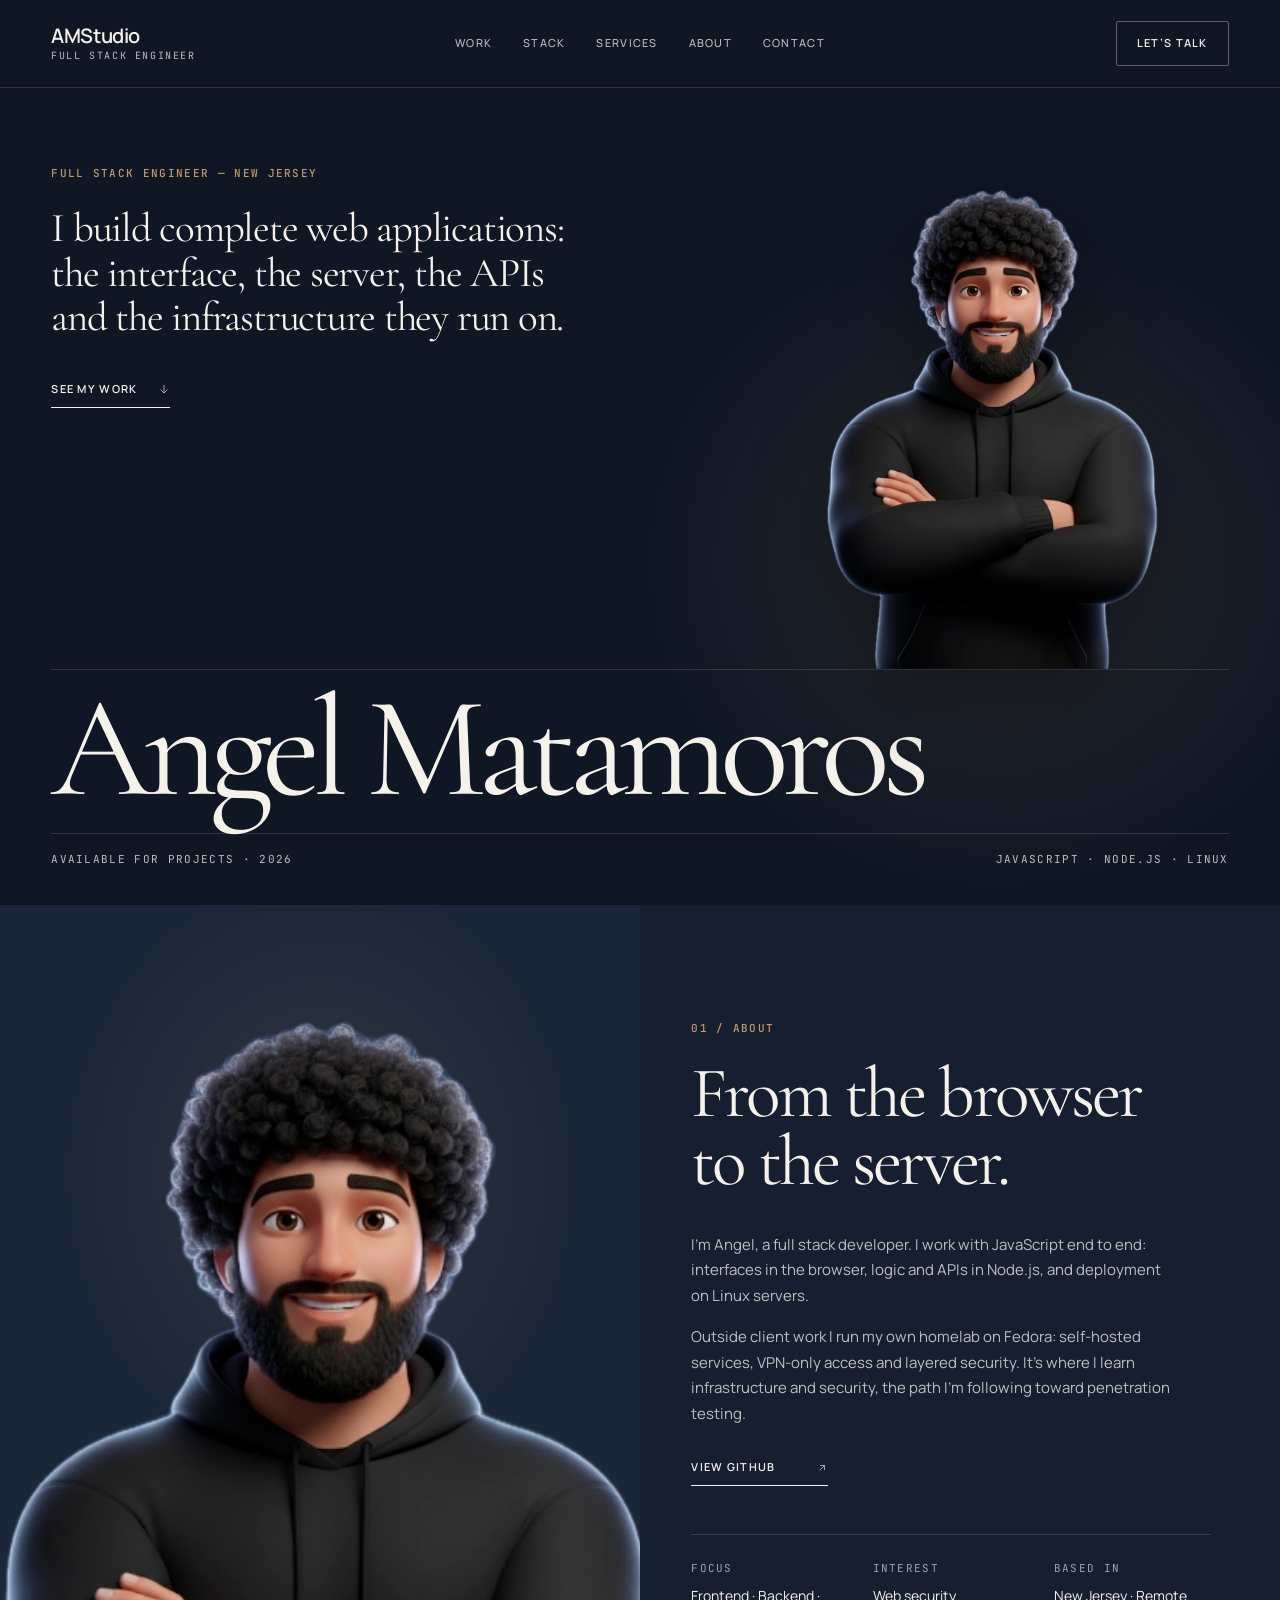
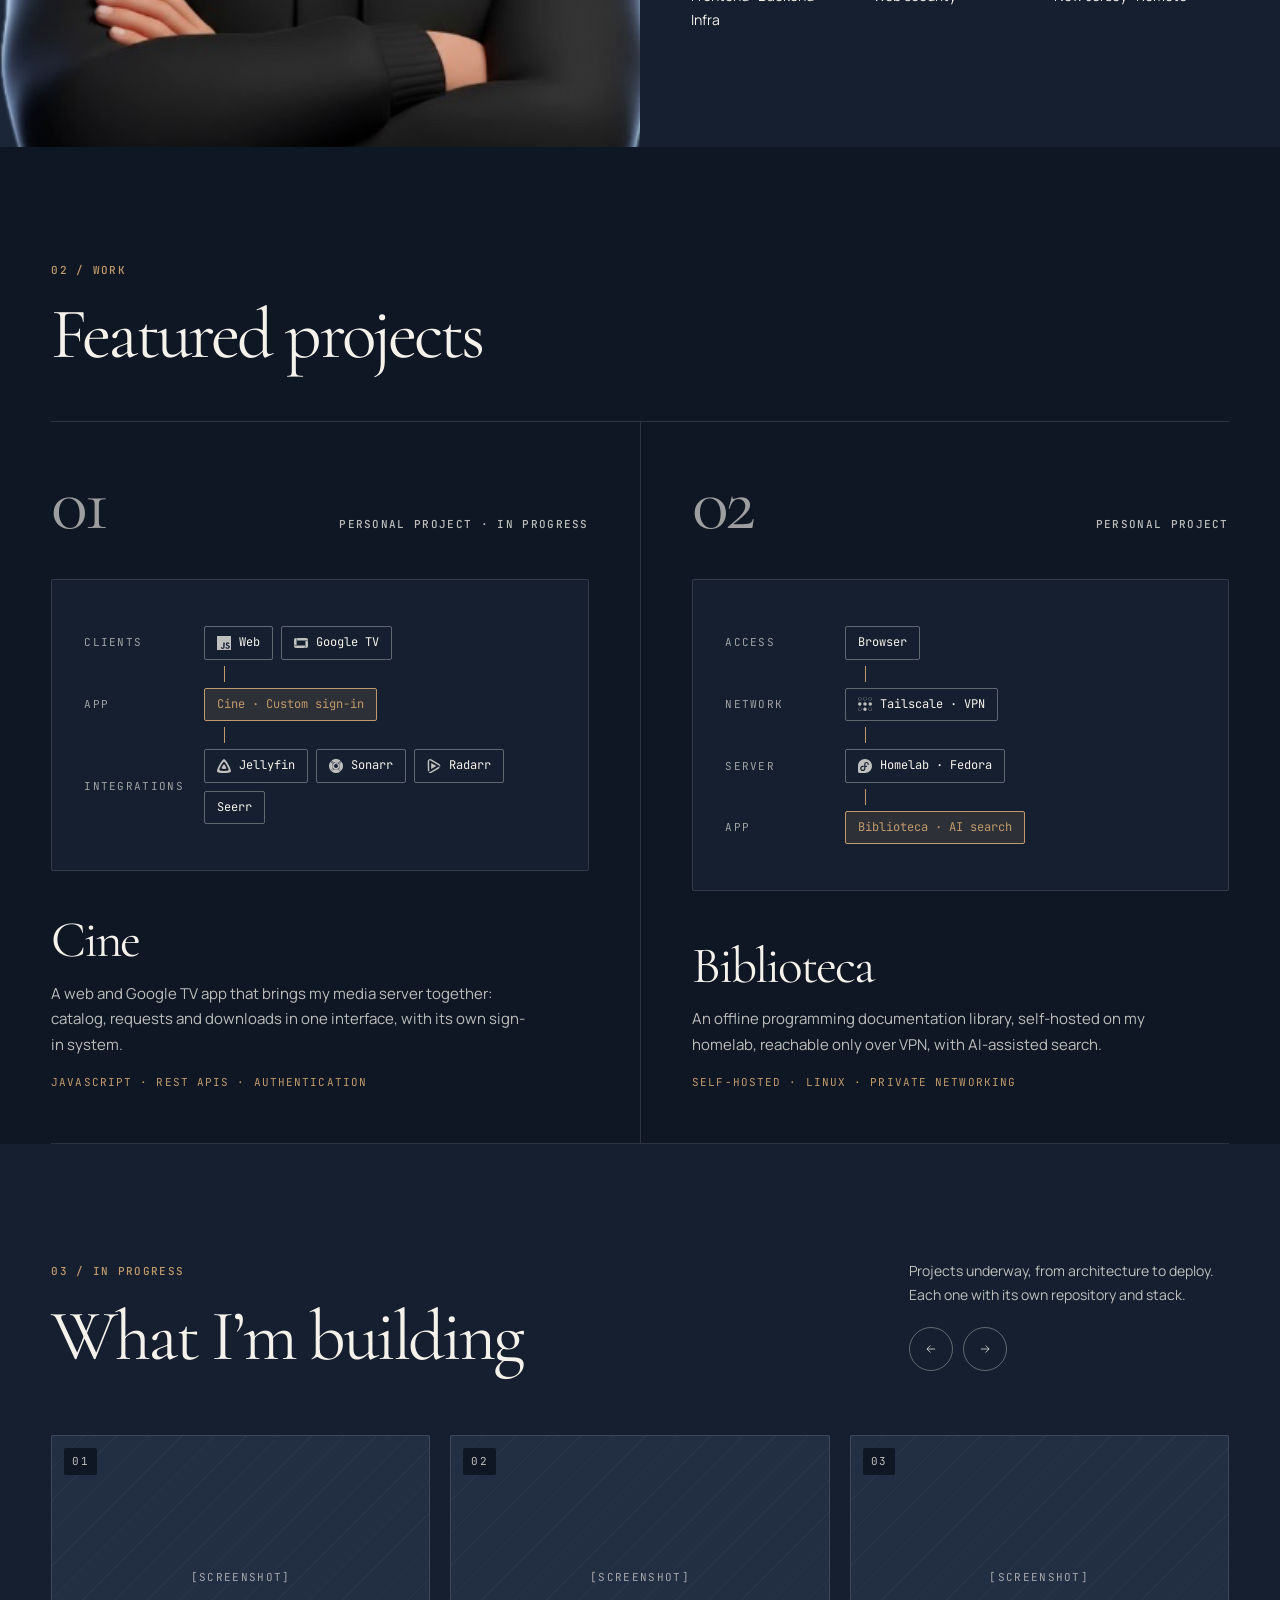
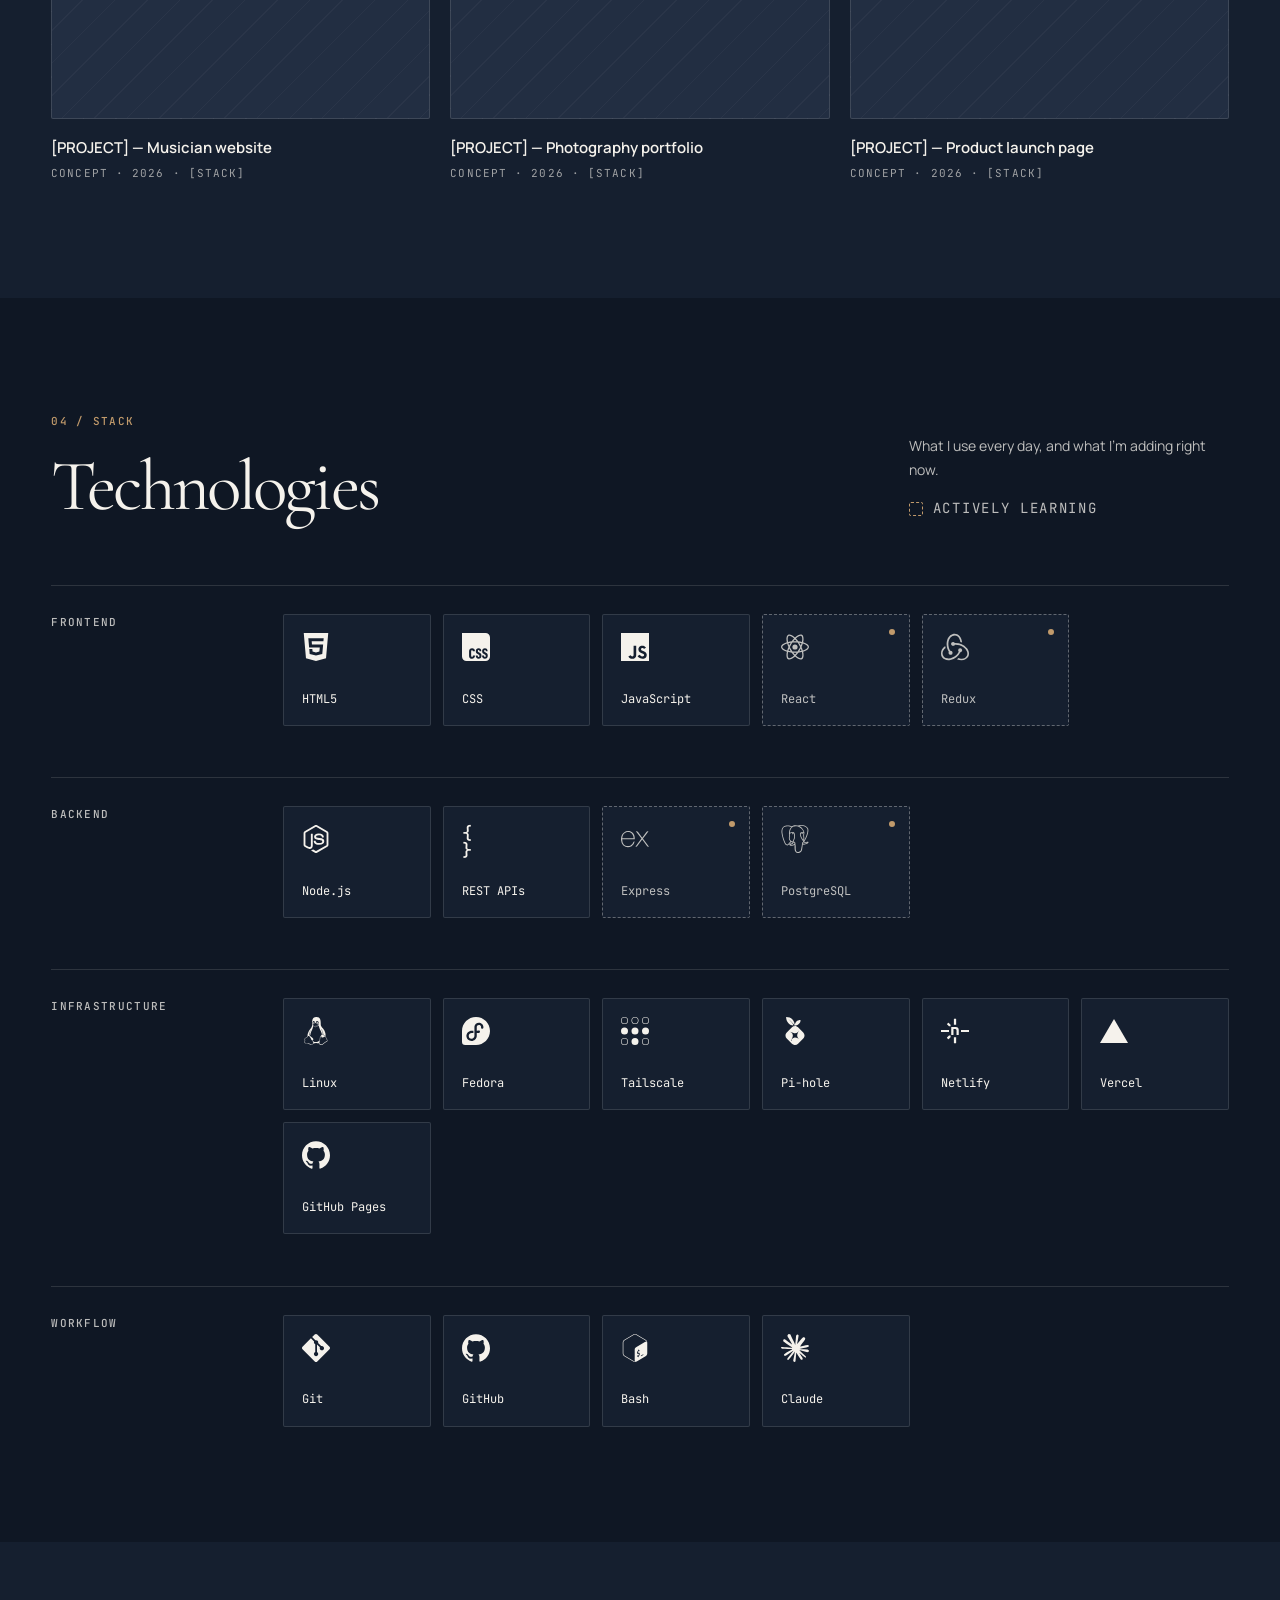
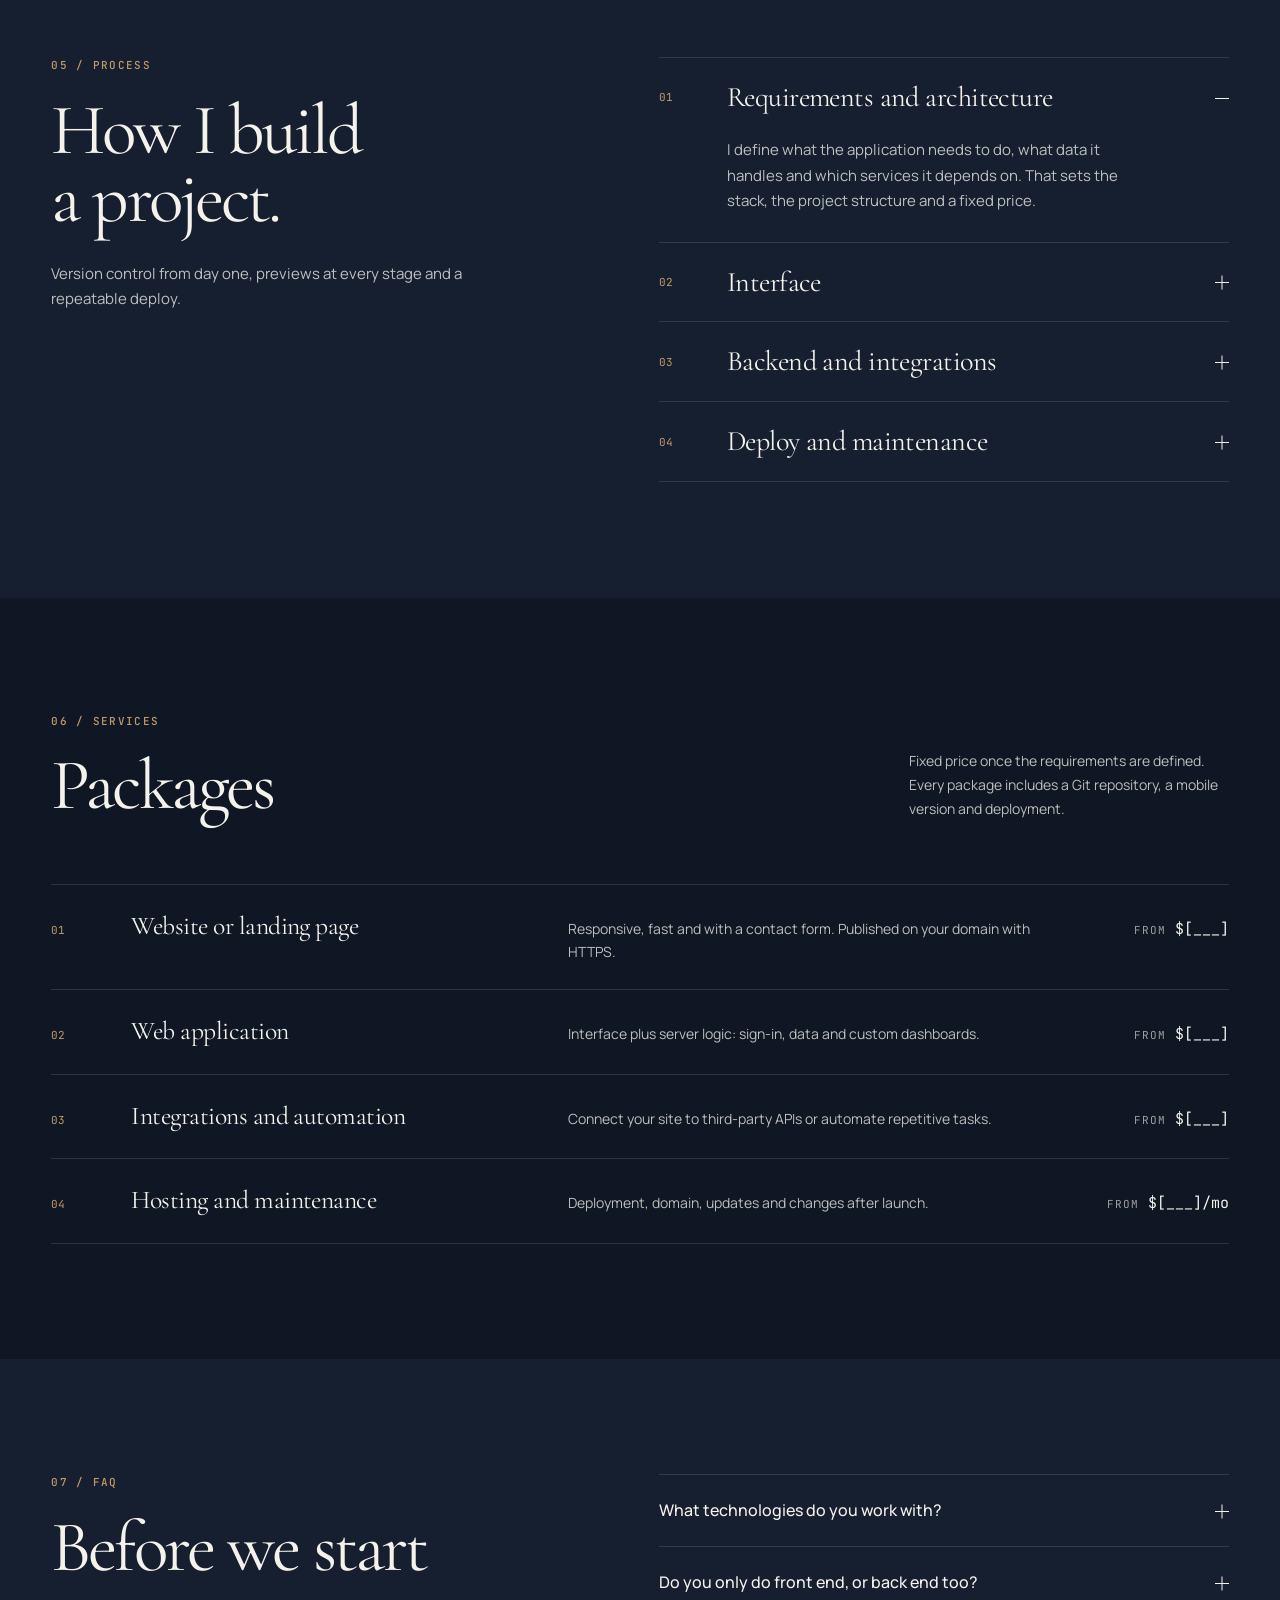
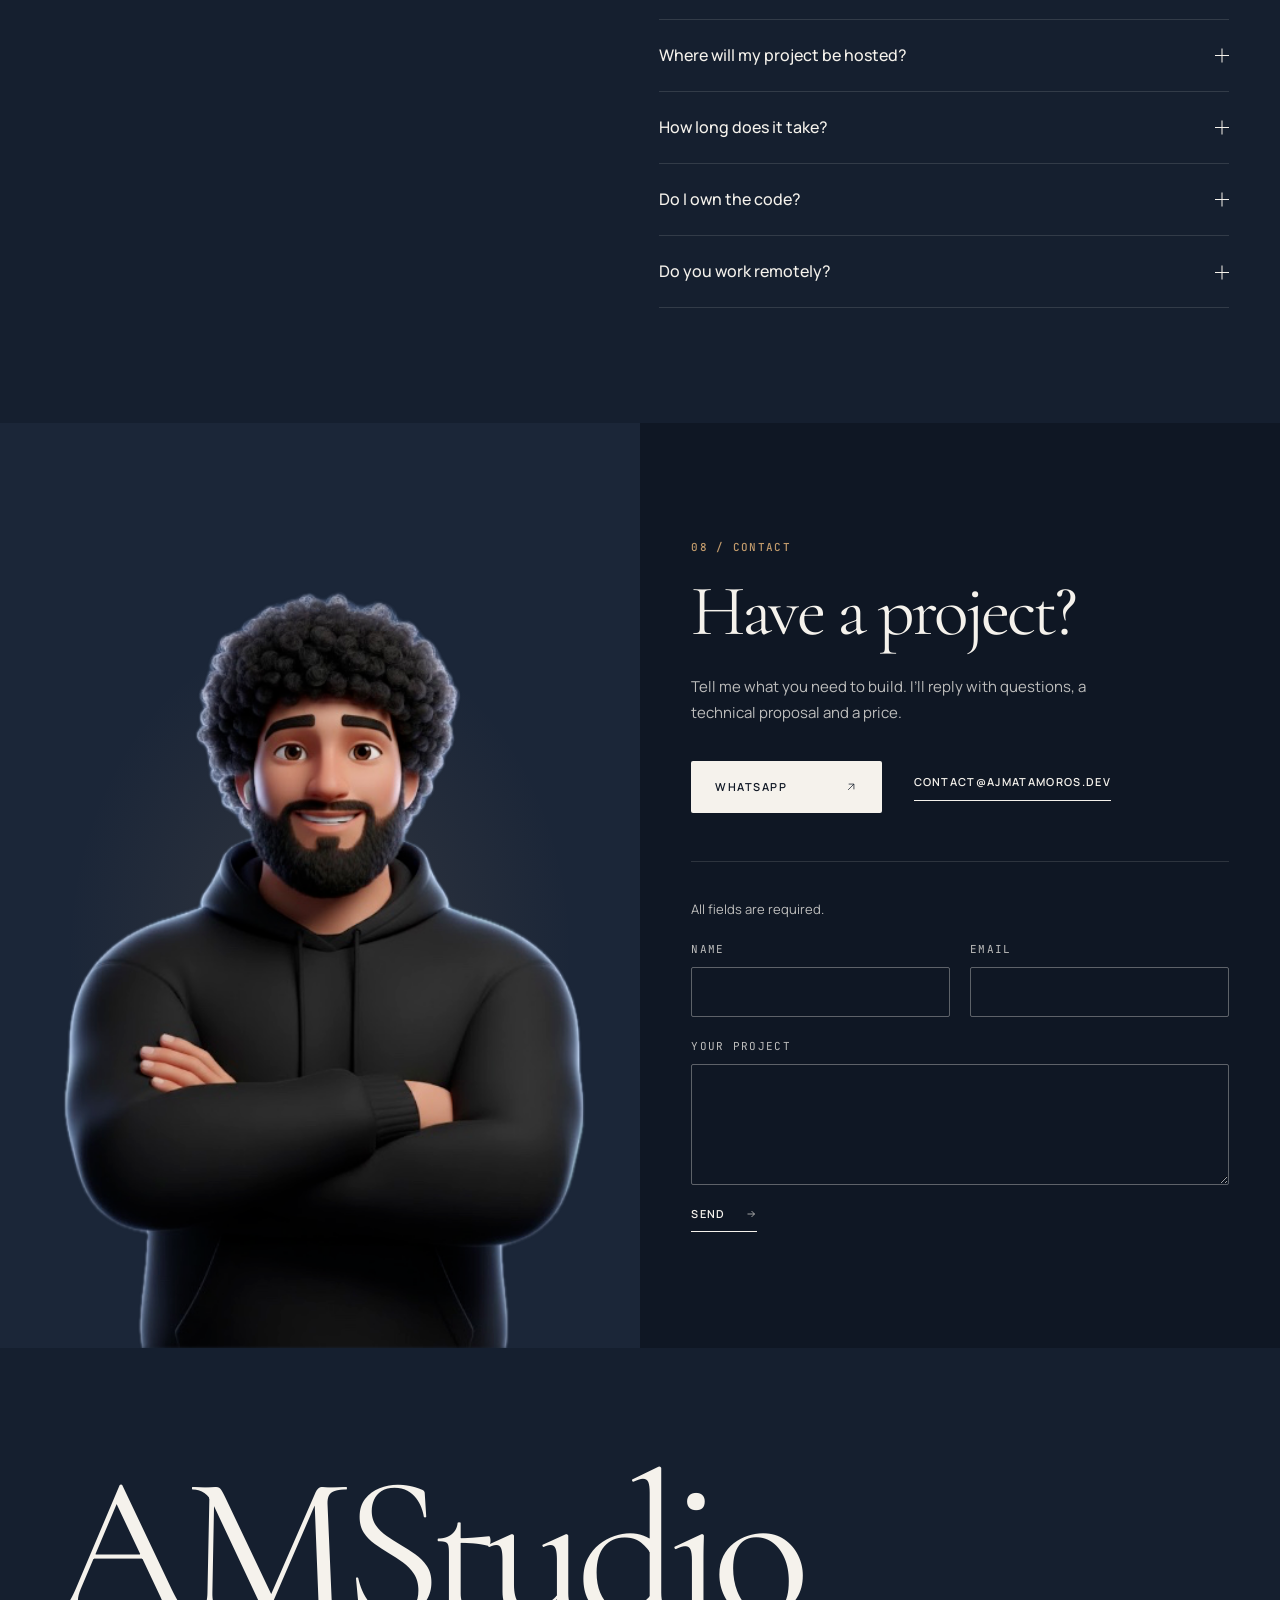
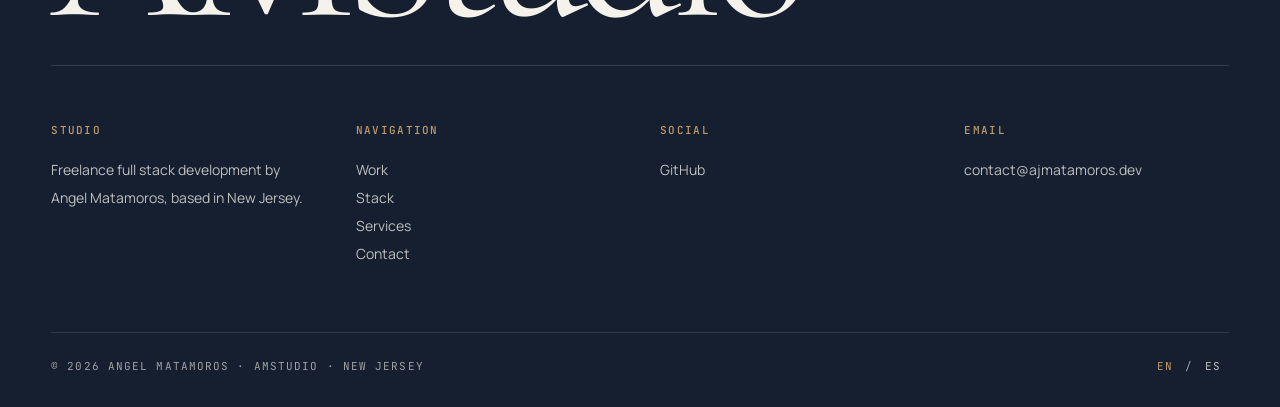
==== commit a9254a7f: "Selector de idioma fuera del navbar - Visible en el footer y dentro del menú móvil - En el header qu" ====
--- a/index.html
+++ b/index.html
@@ -33,6 +33,7 @@
 
   <!-- ================= HEADER ================= -->
   <header class="site-header">
+    <a href="es/" class="skip-link" lang="es" hreflang="es">Ver en español</a>
     <a href="#top" class="wordmark" aria-label="AMStudio, back to top">
       <span class="wordmark-name">AMStudio</span>
       <span class="wordmark-sub">Full stack engineer</span>
@@ -47,11 +48,6 @@
     </nav>
 
     <div class="header-actions">
-      <nav class="lang-switch" aria-label="Language">
-        <span class="lang-current" aria-current="true"><span aria-hidden="true">EN</span><span class="sr-only">English</span></span>
-        <span class="lang-sep" aria-hidden="true">/</span>
-        <a href="es/" lang="es" hreflang="es"><span aria-hidden="true">ES</span><span class="sr-only">Español</span></a>
-      </nav>
       <a href="#contacto" class="header-cta">Let’s talk</a>
       <button class="menu-toggle" id="menu-toggle" type="button" aria-expanded="false" aria-controls="mobile-menu">
         <span class="sr-only">Open menu</span>
@@ -71,6 +67,11 @@
       <a href="#servicios">Services</a>
       <a href="#sobre-mi">About</a>
       <a href="#contacto">Contact</a>
+    </nav>
+    <nav class="lang-switch menu-lang" aria-label="Language">
+      <span class="lang-current" aria-current="true"><span aria-hidden="true">EN</span><span class="sr-only">English</span></span>
+        <span class="lang-sep" aria-hidden="true">/</span>
+        <a href="es/" lang="es" hreflang="es"><span aria-hidden="true">ES</span><span class="sr-only">Español</span></a>
     </nav>
   </div>
 
@@ -523,7 +524,11 @@
     </div>
     <div class="footer-baseline">
       <p>© 2026 Angel Matamoros · AMStudio · New Jersey</p>
-      <p>HTML · CSS · JavaScript · GitHub Pages</p>
+      <nav class="lang-switch" aria-label="Language">
+        <span class="lang-current" aria-current="true"><span aria-hidden="true">EN</span><span class="sr-only">English</span></span>
+        <span class="lang-sep" aria-hidden="true">/</span>
+        <a href="es/" lang="es" hreflang="es"><span aria-hidden="true">ES</span><span class="sr-only">Español</span></a>
+      </nav>
     </div>
   </footer>
 
--- a/styles.css
+++ b/styles.css
@@ -54,7 +54,7 @@
 
 .sr-only{position:absolute!important;width:1px;height:1px;padding:0;margin:-1px;overflow:hidden;clip:rect(0 0 0 0);clip-path:inset(50%);white-space:nowrap;border:0}
 main:focus{outline:none}
-.skip-link{position:absolute;top:12px;left:12px;z-index:100;padding:10px 14px;background:var(--text);color:var(--bg);font-size:13px;transform:translateY(-200%)}
+.skip-link{position:absolute;top:12px;left:12px;z-index:100;padding:10px 14px;background:var(--text);color:var(--bg);font-size:13px;transform:translateY(-160px)}
 .skip-link:focus{transform:none}
 
 /* ---------- 3. Utilidades de layout ---------- */
@@ -101,7 +101,7 @@
 .main-nav a:hover::after{transform:scaleX(1)}
 
 .header-actions{display:flex;align-items:center;justify-self:end;gap:clamp(16px,2vw,28px)}
-.lang-switch{display:flex;align-items:center;gap:4px;font-family:var(--font-mono);font-size:11px;letter-spacing:.08em}
+.lang-switch{display:flex;align-items:center;gap:4px;margin:-8px 0;font-family:var(--font-mono);font-size:11px;letter-spacing:.08em}
 .lang-switch a,.lang-current{display:inline-flex;align-items:center;justify-content:center;min-width:32px;min-height:32px;padding:4px;border-radius:var(--radius)}
 .lang-switch a{color:var(--text-soft);transition:color .2s}
 .lang-switch a:hover{color:var(--text)}
@@ -118,6 +118,9 @@
 .mobile-menu nav a{padding:16px 0;border-bottom:1px solid var(--line);font-family:var(--font-display);font-size:34px;line-height:1.1;letter-spacing:-.02em;transition:color .2s}
 .mobile-menu nav a:hover{color:var(--accent)}
 .menu-close{position:absolute;top:22px;right:var(--gutter)}
+.mobile-menu .menu-lang{flex-direction:row;margin:32px 0 0 -4px}
+.mobile-menu .menu-lang a{padding:4px;border:0;font-family:var(--font-mono);font-size:13px;letter-spacing:.08em}
+.mobile-menu .menu-lang .lang-current{font-size:13px}
 
 /* ---------- 6. Hero ---------- */
 .hero{display:flex;flex-direction:column;min-height:100vh;min-height:100svh;padding:calc(var(--header-h) + clamp(40px,6vw,88px)) var(--gutter) clamp(24px,3vw,36px);background:
@@ -293,7 +296,6 @@
   :root{--header-h:76px}
   .site-header{grid-template-columns:1fr auto}
   .main-nav,.header-cta{display:none}
-  .header-actions{gap:8px}
   .menu-toggle{display:inline-flex}
 
   .about,.contact,.process,.faq{grid-template-columns:minmax(0,1fr)}
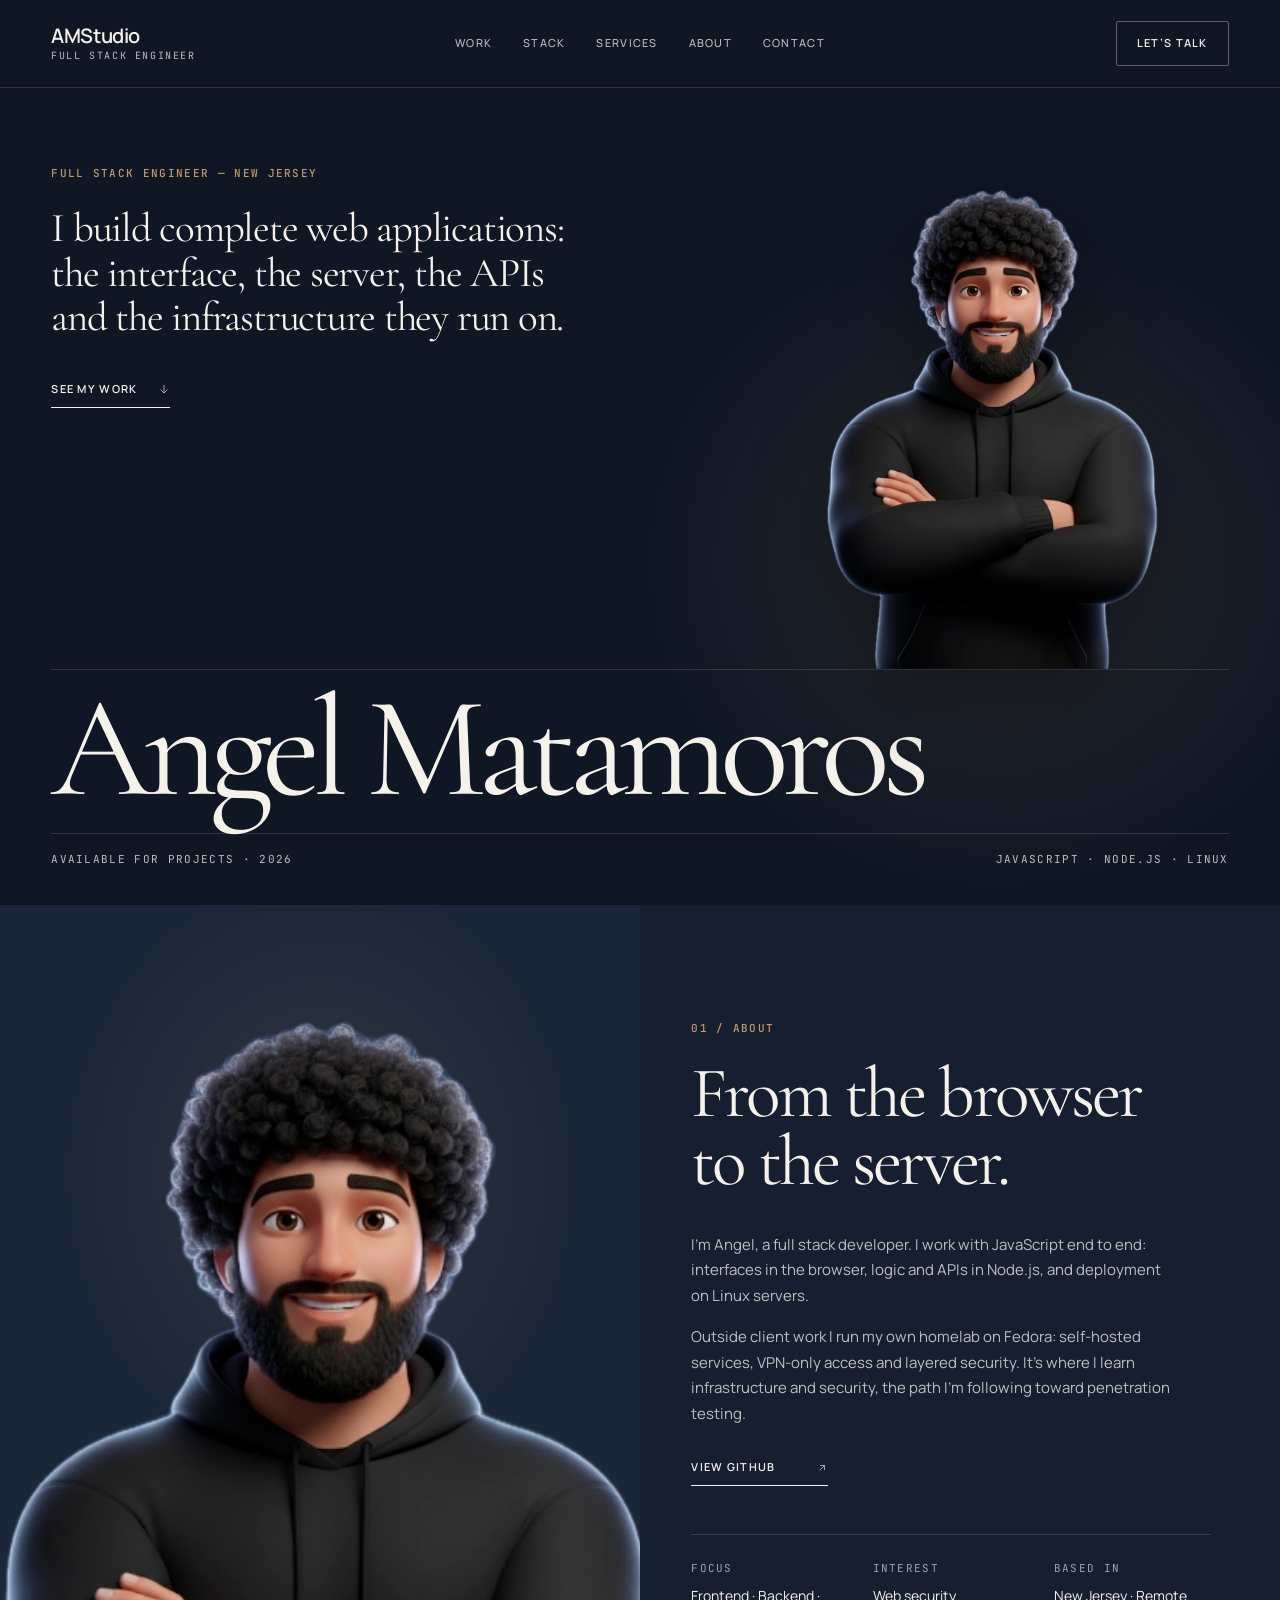
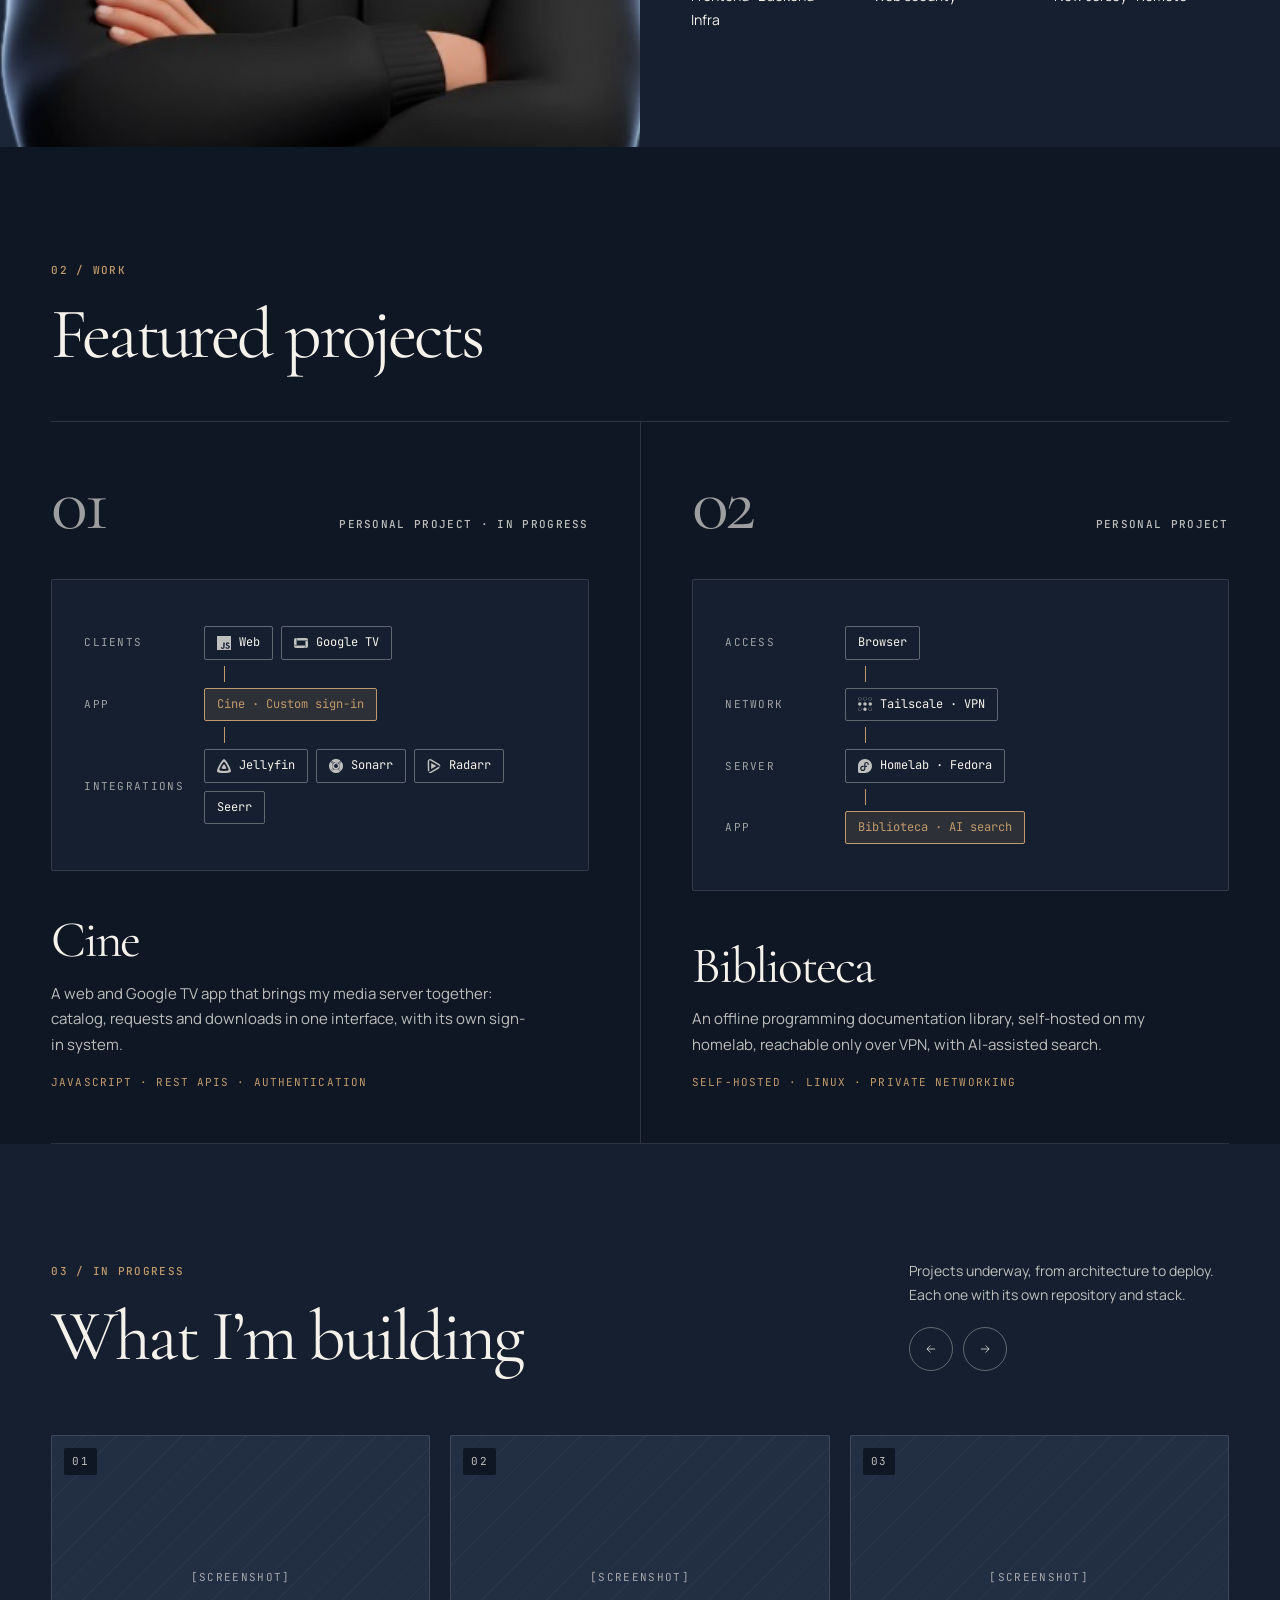
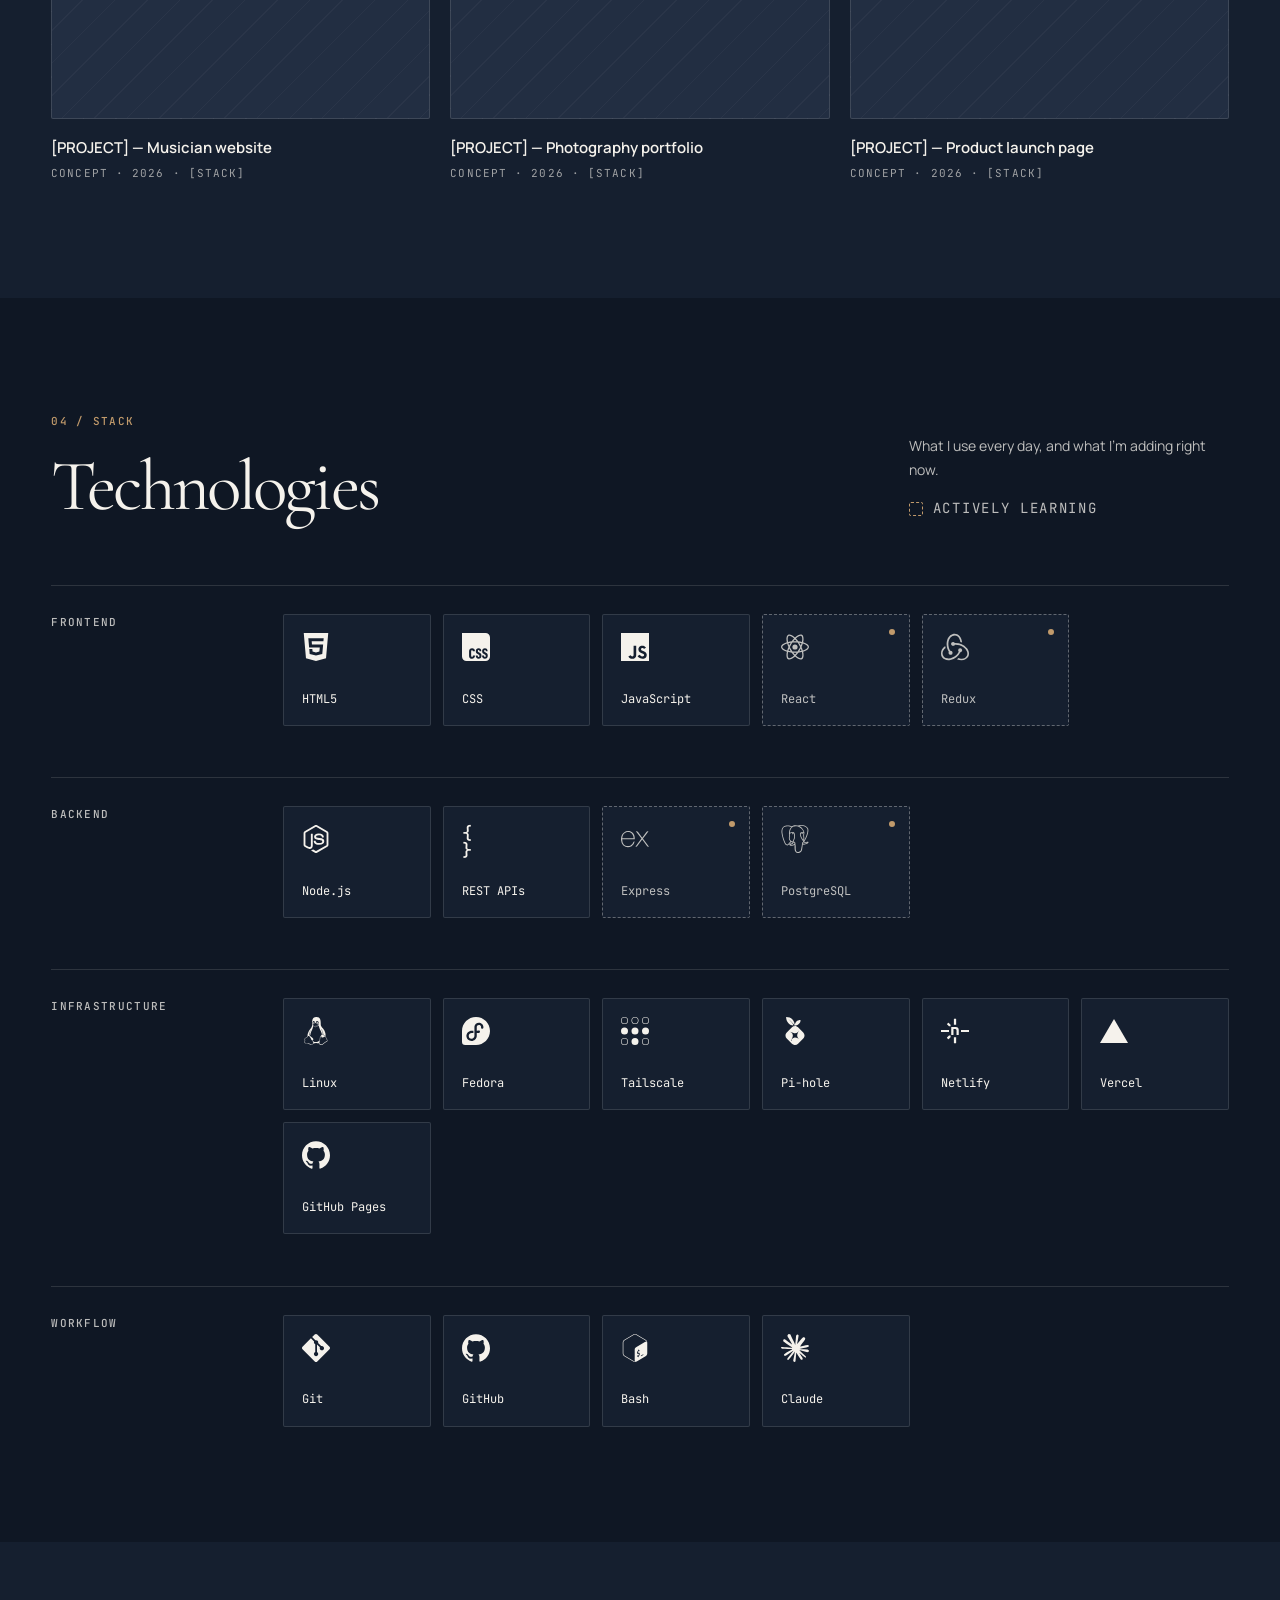
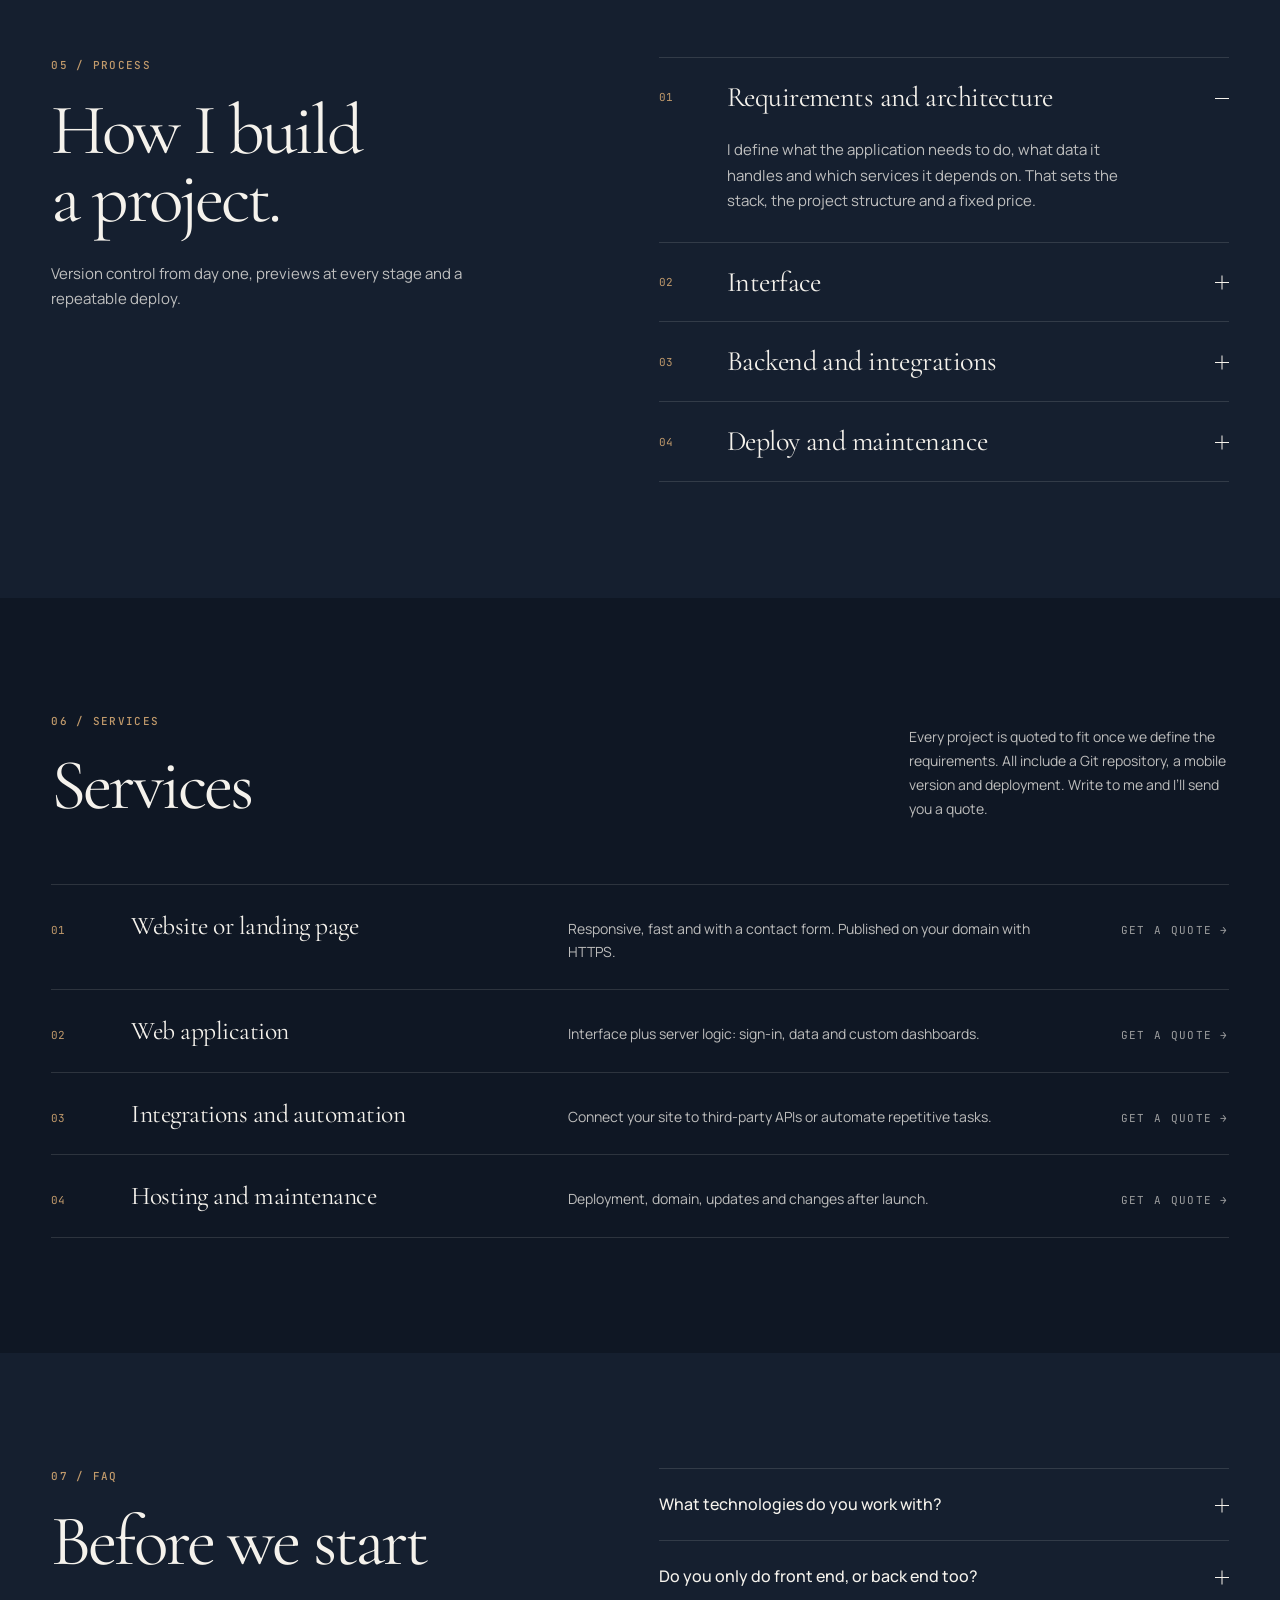
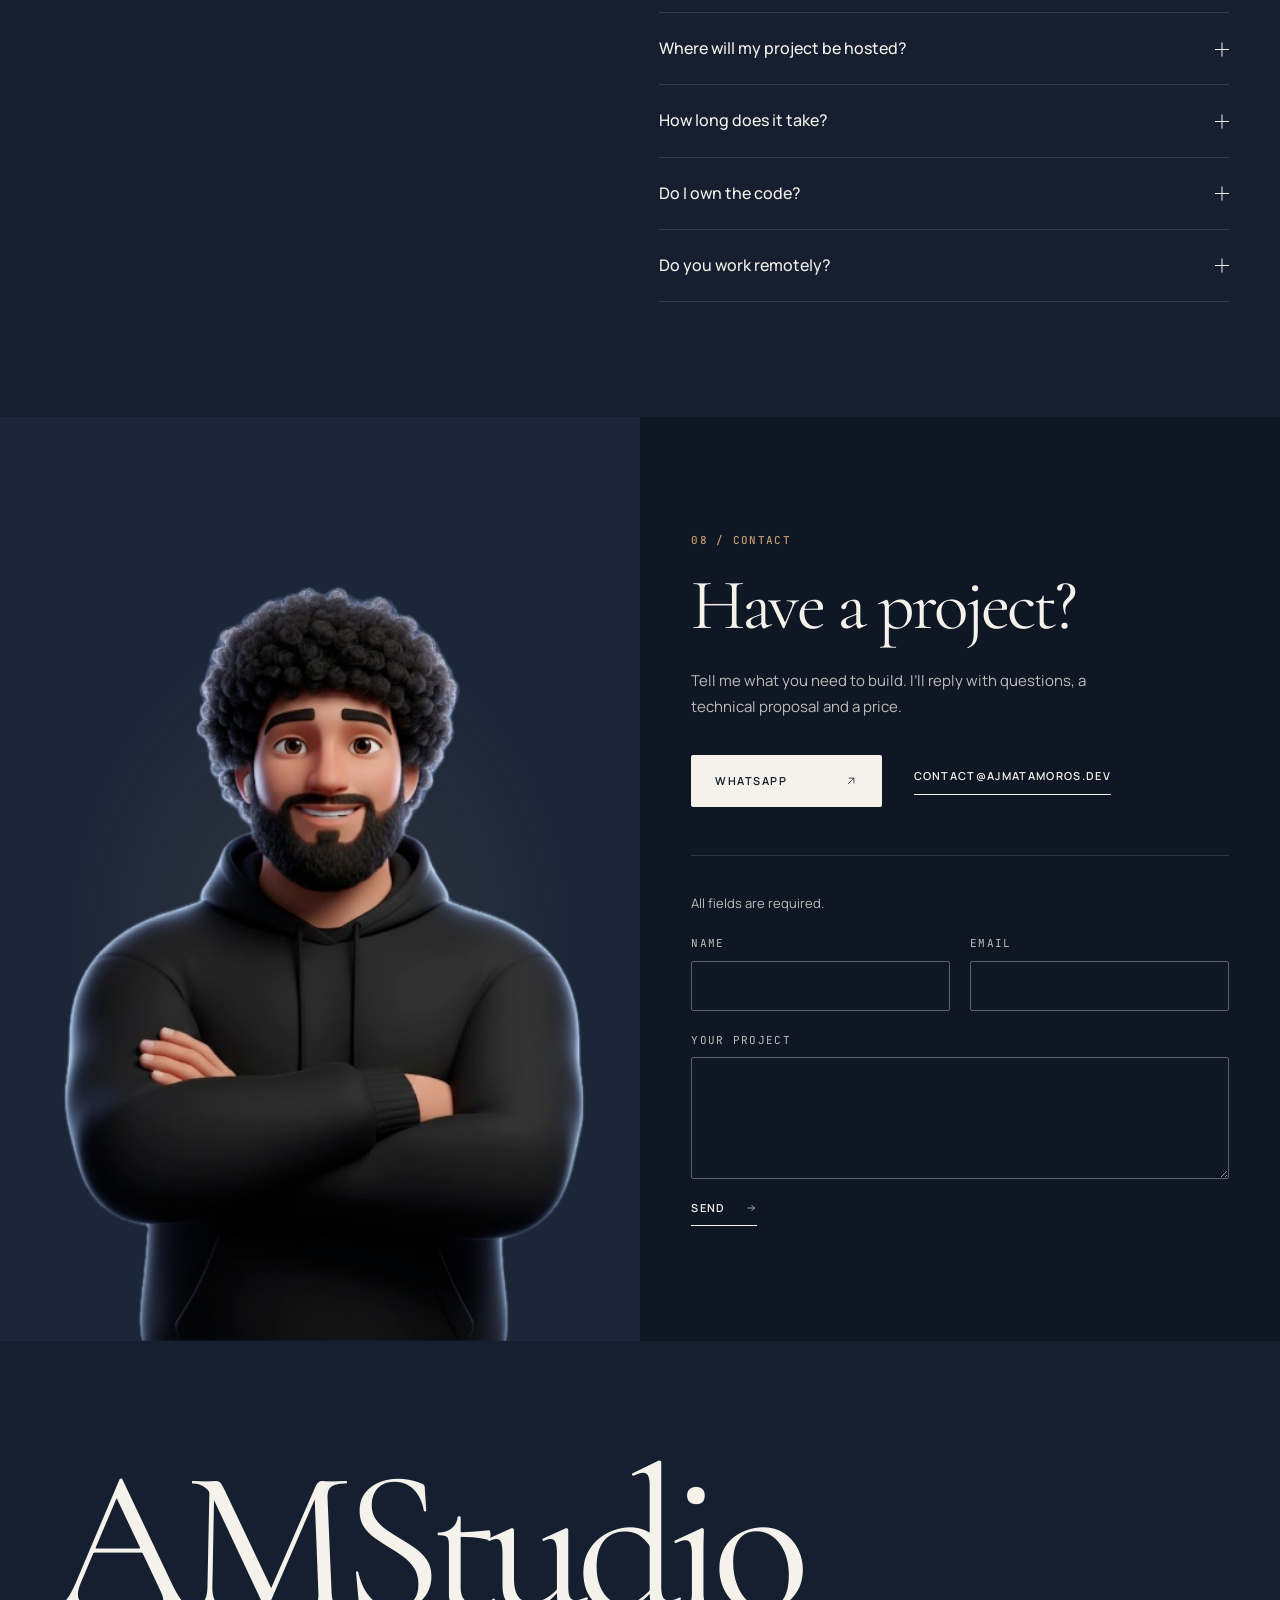
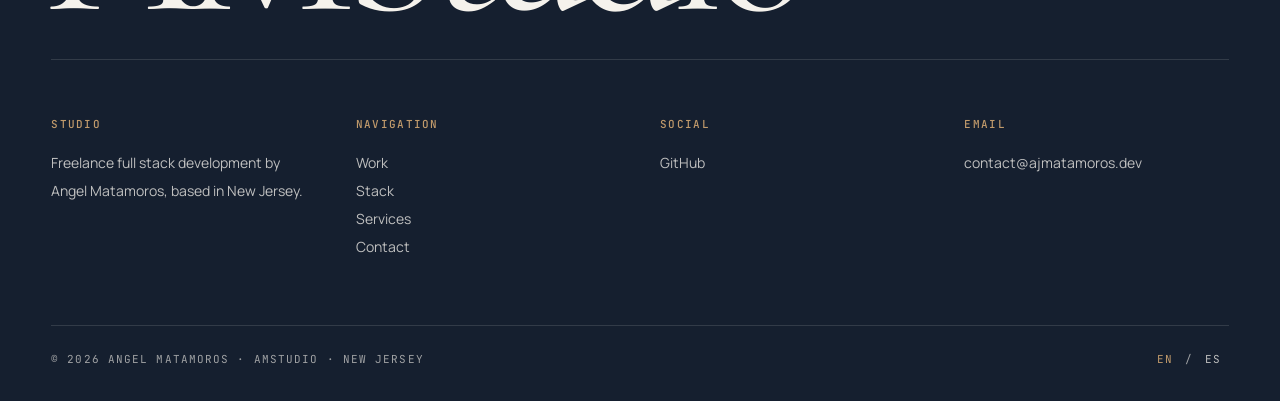
==== commit 6277f895: "Quitar precios de Servicios y pedir cotización Los paquetes ya no muestran precios: cada fila lleva " ====
--- a/index.html
+++ b/index.html
@@ -368,10 +368,10 @@
       <div class="section-heading">
         <div>
           <p class="label label-accent">06 / Services</p>
-          <h2 id="services-title">Packages</h2>
+          <h2 id="services-title">Services</h2>
         </div>
         <div class="heading-aside">
-          <p>Fixed price once the requirements are defined. Every package includes a Git repository, a mobile version and deployment.</p>
+          <p>Every project is quoted to fit once we define the requirements. All include a Git repository, a mobile version and deployment. Write to me and I’ll send you a quote.</p>
         </div>
       </div>
 
@@ -381,7 +381,7 @@
             <span class="service-num" aria-hidden="true">01</span>
             <span class="service-name">Website or landing page</span>
             <span class="service-desc">Responsive, fast and with a contact form. Published on your domain with HTTPS.</span>
-            <span class="service-price"><small>from</small>$[___]</span>
+            <span class="service-cta">Get a quote <span aria-hidden="true">→</span></span>
           </a>
         </li>
         <li>
@@ -389,7 +389,7 @@
             <span class="service-num" aria-hidden="true">02</span>
             <span class="service-name">Web application</span>
             <span class="service-desc">Interface plus server logic: sign-in, data and custom dashboards.</span>
-            <span class="service-price"><small>from</small>$[___]</span>
+            <span class="service-cta">Get a quote <span aria-hidden="true">→</span></span>
           </a>
         </li>
         <li>
@@ -397,7 +397,7 @@
             <span class="service-num" aria-hidden="true">03</span>
             <span class="service-name">Integrations and automation</span>
             <span class="service-desc">Connect your site to third-party APIs or automate repetitive tasks.</span>
-            <span class="service-price"><small>from</small>$[___]</span>
+            <span class="service-cta">Get a quote <span aria-hidden="true">→</span></span>
           </a>
         </li>
         <li>
@@ -405,7 +405,7 @@
             <span class="service-num" aria-hidden="true">04</span>
             <span class="service-name">Hosting and maintenance</span>
             <span class="service-desc">Deployment, domain, updates and changes after launch.</span>
-            <span class="service-price"><small>from</small>$[___]/mo</span>
+            <span class="service-cta">Get a quote <span aria-hidden="true">→</span></span>
           </a>
         </li>
       </ol>
--- a/styles.css
+++ b/styles.css
@@ -219,8 +219,8 @@
 .service-num{font-family:var(--font-mono);font-size:11px;color:var(--accent)}
 .service-name{font-family:var(--font-display);font-size:clamp(22px,2vw,28px);line-height:1.15;letter-spacing:-.02em}
 .service-desc{font-size:14px;line-height:1.6;color:var(--text-soft)}
-.service-price{font-family:var(--font-mono);font-size:15px;font-variant-numeric:tabular-nums;text-align:right;white-space:nowrap}
-.service-price small{margin-right:8px;font-size:11px;letter-spacing:.12em;text-transform:uppercase;color:var(--text-faint)}
+.service-cta{font-family:var(--font-mono);font-size:11px;letter-spacing:.12em;text-transform:uppercase;text-align:right;white-space:nowrap;color:var(--text-faint);transition:color .2s}
+.service-row:hover .service-cta{color:var(--accent)}
 
 /* ---------- 13. FAQ ---------- */
 .faq{display:grid;grid-template-columns:1fr 1.1fr;gap:clamp(48px,7vw,112px);background:var(--surface)}
@@ -288,7 +288,7 @@
   .card{flex-basis:calc((100% - 20px) / 2)}
   .service-row{grid-template-columns:48px minmax(0,1fr) auto}
   .service-name{grid-area:1 / 2}
-  .service-price{grid-area:1 / 3}
+  .service-cta{grid-area:1 / 3}
   .service-desc{grid-area:2 / 2 / auto / -1}
 }
 
@@ -334,7 +334,7 @@
   .service-row{grid-template-columns:36px minmax(0,1fr);gap:6px 12px}
   .service-name{grid-area:1 / 2}
   .service-desc{grid-area:2 / 2}
-  .service-price{grid-area:3 / 2;text-align:left}
+  .service-cta{grid-area:3 / 2;text-align:left}
 
   .contact-form{grid-template-columns:1fr}
 }
